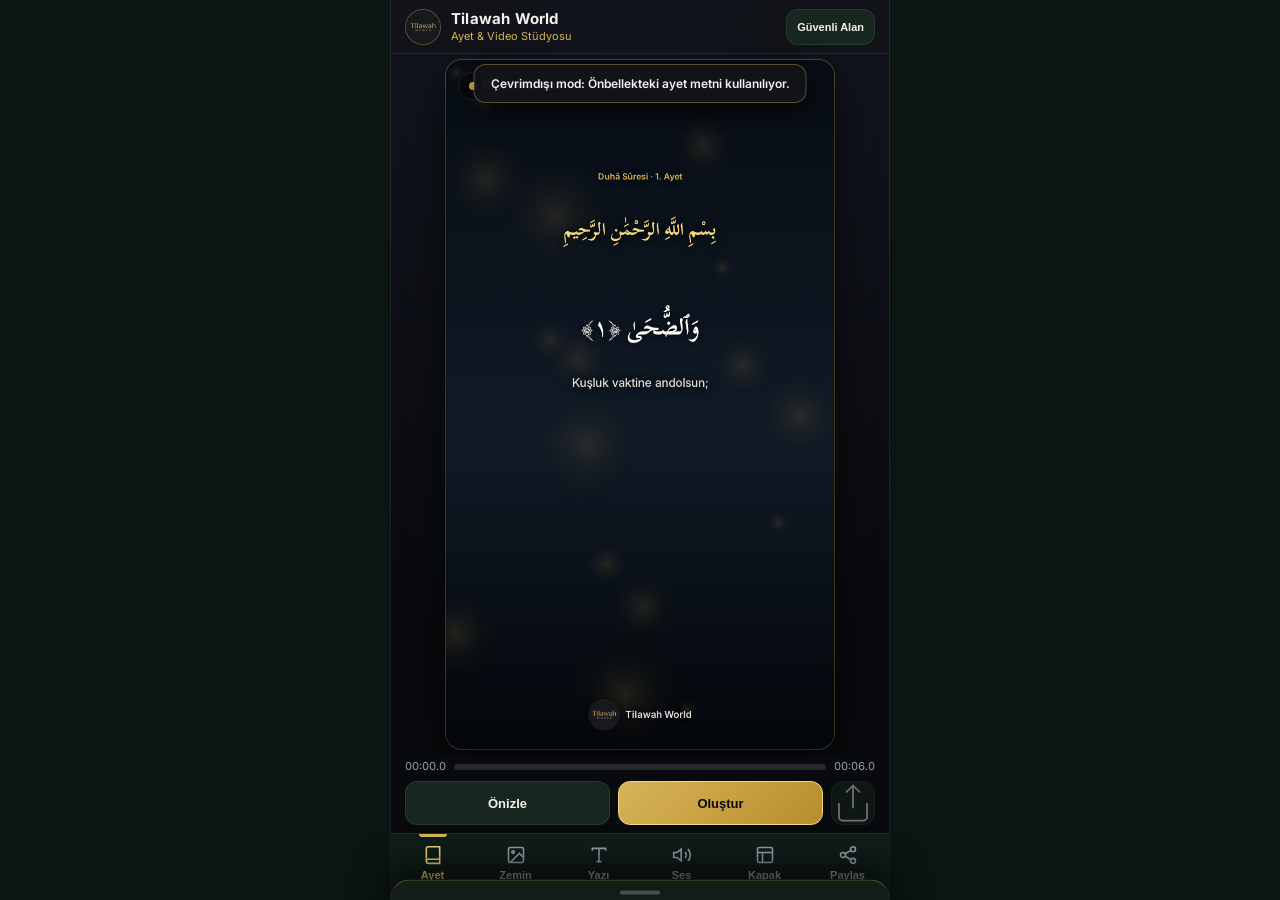
==== index.html @ dc552927 "Add files via upload" ====
<!DOCTYPE html>
<html lang="tr" dir="ltr">
<head>
  <meta charset="UTF-8" />
  <meta name="viewport" content="width=device-width, initial-scale=1.0, viewport-fit=cover" />
  <meta name="theme-color" content="#10251F" />
  <meta name="apple-mobile-web-app-capable" content="yes" />
  <meta name="apple-mobile-web-app-status-bar-style" content="black-translucent" />
  <meta name="apple-mobile-web-app-title" content="Tilawah World" />
  <meta name="description" content="Tilawah World · Profesyonel Kur'ân-ı Kerîm Tilâvet ve Sosyal Medya Video Stüdyosu" />
  <title>Tilawah World · Ayet &amp; Video Stüdyosu</title>
  <link rel="manifest" href="manifest.json" />
  <link rel="icon" type="image/png" sizes="192x192" href="icons/icon-192.png" />
  <link rel="apple-touch-icon" sizes="180x180" href="icons/icon-180.png" />
  <link rel="preconnect" href="https://fonts.googleapis.com" />
  <link rel="preconnect" href="https://fonts.gstatic.com" crossorigin />
  <link href="https://fonts.googleapis.com/css2?family=Amiri:ital,wght@0,400;0,700;1,400&family=Inter:wght@400;500;600;700&family=Noto+Sans:wght@400;500;600;700&family=Noto+Naskh+Arabic:wght@400;600;700&family=Scheherazade+New:wght@400;700&display=swap" rel="stylesheet" />

  <style>
    :root {
      --bg-main: #0B1512;
      --bg-panel: #101D18;
      --bg-card: #172720;
      --bg-input: #0E1016;
      --gold: #D8B456;
      --gold-light: #F3D77D;
      --gold-dim: rgba(216, 180, 86, 0.16);
      --border: rgba(255, 255, 255, 0.08);
      --border-gold: rgba(216, 180, 86, 0.38);
      --text-main: #F3F1EC;
      --text-muted: #9BA1B0;
      --danger: #EF4444;
      --success: #10B981;
      --safe-top: env(safe-area-inset-top, 0px);
      --safe-bottom: env(safe-area-inset-bottom, 0px);
      --app-height: 100dvh;
    }

    * {
      box-sizing: border-box;
      -webkit-tap-highlight-color: transparent;
      user-select: none;
      -webkit-user-select: none;
    }

    input,
    textarea,
    select,
    .selectable {
      user-select: text !important;
      -webkit-user-select: text !important;
    }

    html,
    body {
      margin: 0;
      padding: 0;
      width: 100%;
      height: var(--app-height);
      overflow: hidden;
      background-color: var(--bg-main);
      color: var(--text-main);
      font-family: 'Inter', 'Noto Sans', 'DejaVu Sans', -apple-system, BlinkMacSystemFont, "Segoe UI", Roboto, sans-serif;
      font-size: 14px;
      line-height: 1.45;
      overscroll-behavior: none;
    }

    .app-shell {
  display: flex;
  flex-direction: column;
  width: 100%;
  height: var(--app-height);
  padding-top: var(--safe-top);
  padding-bottom: var(--safe-bottom);
  background: radial-gradient(circle at 50% 0%, #151924 0%, #090A0D 70%);
  overflow: hidden;
}

    .sw-banner {
      display: none;
      align-items: center;
      justify-content: space-between;
      gap: 10px;
      padding: 8px 14px;
      background: linear-gradient(90deg, #2b2210, #1a150b);
      border-bottom: 1px solid var(--border-gold);
      color: var(--gold-light);
      font-size: 12px;
      z-index: 60;
    }
    .sw-banner.active {
      display: flex;
    }

    .top-header {
      display: flex;
      align-items: center;
      justify-content: space-between;
      padding: 8px 14px;
      height: 54px;
      flex-shrink: 0;
      border-bottom: 1px solid var(--border);
      background: rgba(18, 20, 26, 0.88);
      backdrop-filter: blur(12px);
      z-index: 30;
    }
    .brand-wrap {
      display: flex;
      align-items: center;
      gap: 10px;
      min-width: 0;
    }
    .brand-logo {
      width: 36px;
      height: 36px;
      border-radius: 50%;
      object-fit: contain;
      border: 1px solid var(--border-gold);
      background: #0d131a;
      flex-shrink: 0;
    }
    .brand-title {
      font-weight: 700;
      font-size: 15px;
      letter-spacing: 0.2px;
      color: var(--text-main);
      white-space: nowrap;
      overflow: hidden;
      text-overflow: ellipsis;
    }
    .brand-sub {
      font-size: 11px;
      color: var(--gold);
      display: block;
    }
    .header-actions {
      display: flex;
      align-items: center;
      gap: 8px;
    }

    .stage-area {
      position: relative;
      flex: 1;
      min-height: 0;
      display: flex;
      flex-direction: column;
      align-items: center;
      justify-content: center;
      padding: 6px 12px;
      overflow: hidden;
    }
    .canvas-container {
      position: relative;
      height: 100%;
      max-height: 100%;
      max-width: 100%;
      aspect-ratio: 9 / 16;
      border-radius: 16px;
      overflow: hidden;
      box-shadow: 0 14px 40px rgba(0, 0, 0, 0.65), 0 0 0 1px var(--border-gold);
      background: #050608;
      display: flex;
      align-items: center;
      justify-content: center;
    }
    .canvas-container.ratio-4-5 {
      aspect-ratio: 4 / 5;
    }
    .canvas-container.ratio-1-1 {
      aspect-ratio: 1 / 1;
    }
    .canvas-container.ratio-16-9 {
      aspect-ratio: 16 / 9;
    }
    #studioCanvas {
      width: 100%;
      height: 100%;
      display: block;
      object-fit: contain;
    }

    .safe-zone-overlay {
      position: absolute;
      inset: 0;
      pointer-events: none;
      display: none;
      z-index: 10;
    }
    .safe-zone-overlay.active {
      display: block;
    }
    .sz-top {
      position: absolute;
      top: 0;
      left: 0;
      right: 0;
      height: 12%;
      background: rgba(239, 68, 68, 0.16);
      border-bottom: 1px dashed rgba(239, 68, 68, 0.65);
      display: flex;
      align-items: center;
      justify-content: center;
      font-size: 10px;
      color: #fca5a5;
    }
    .sz-right {
      position: absolute;
      top: 38%;
      right: 0;
      bottom: 20%;
      width: 16%;
      background: rgba(239, 68, 68, 0.16);
      border-left: 1px dashed rgba(239, 68, 68, 0.65);
      display: flex;
      align-items: center;
      justify-content: center;
      writing-mode: vertical-rl;
      font-size: 10px;
      color: #fca5a5;
    }
    .sz-bottom {
      position: absolute;
      left: 0;
      right: 0;
      bottom: 0;
      height: 20%;
      background: rgba(239, 68, 68, 0.16);
      border-top: 1px dashed rgba(239, 68, 68, 0.65);
      display: flex;
      align-items: center;
      justify-content: center;
      font-size: 10px;
      color: #fca5a5;
    }

    .stage-badge {
      position: absolute;
      top: 12px;
      left: 12px;
      padding: 5px 10px;
      border-radius: 999px;
      background: rgba(9, 10, 13, 0.82);
      border: 1px solid var(--border);
      font-size: 11px;
      font-weight: 600;
      display: flex;
      align-items: center;
      gap: 6px;
      z-index: 15;
      backdrop-filter: blur(6px);
    }
    .rec-dot {
      width: 8px;
      height: 8px;
      border-radius: 50%;
      background: var(--gold);
    }
    .rec-dot.recording {
      background: var(--danger);
      animation: pulseRec 1s infinite;
    }
    @keyframes pulseRec {
      0%, 100% { opacity: 1; transform: scale(1); }
      50% { opacity: 0.35; transform: scale(1.2); }
    }

    .buffering-pill {
      position: absolute;
      top: 50%;
      left: 50%;
      transform: translate(-50%, -50%);
      background: rgba(9, 10, 13, 0.9);
      border: 1px solid var(--border-gold);
      color: var(--gold-light);
      padding: 10px 16px;
      border-radius: 12px;
      font-size: 12px;
      font-weight: 600;
      display: none;
      align-items: center;
      gap: 8px;
      z-index: 20;
    }
    .buffering-pill.active {
      display: flex;
    }

    .transport-bar {
      width: 100%;
      max-width: 520px;
      padding: 4px 14px 8px;
      display: flex;
      flex-direction: column;
      gap: 6px;
      flex-shrink: 0;
      z-index: 25;
    }
    .timeline-row {
      display: flex;
      align-items: center;
      gap: 8px;
      font-size: 11px;
      color: var(--text-muted);
      font-variant-numeric: tabular-nums;
    }
    .progress-track {
      flex: 1;
      height: 6px;
      background: rgba(255, 255, 255, 0.12);
      border-radius: 999px;
      overflow: hidden;
      position: relative;
    }
    .progress-fill {
      height: 100%;
      width: 0%;
      background: linear-gradient(90deg, var(--gold), var(--gold-light));
      border-radius: 999px;
      transition: width 0.1s linear;
    }
    .controls-row {
      display: flex;
      align-items: center;
      justify-content: space-between;
      gap: 8px;
    }

    .btn {
      min-height: 44px;
      padding: 0 14px;
      border-radius: 12px;
      border: 1px solid var(--border);
      background: var(--bg-card);
      color: var(--text-main);
      font-weight: 600;
      font-size: 13px;
      display: inline-flex;
      align-items: center;
      justify-content: center;
      gap: 7px;
      cursor: pointer;
      transition: transform 0.12s ease, background 0.15s ease, border-color 0.15s ease, opacity 0.15s ease;
      white-space: nowrap;
    }
    .btn:active:not(:disabled) {
      transform: scale(0.97);
    }
    .btn:disabled {
      opacity: 0.45;
      cursor: not-allowed;
    }
    .btn-gold {
      background: linear-gradient(135deg, #D8B456 0%, #B78E2E 100%);
      color: #090A0D;
      border-color: #F3D77D;
      font-weight: 700;
    }
    .btn-danger {
      background: rgba(239, 68, 68, 0.16);
      color: #FCA5A5;
      border-color: rgba(239, 68, 68, 0.45);
    }
    .btn-equal {
      flex: 1;
      min-width: 0;
    }
    .btn-icon {
      width: 44px;
      padding: 0;
      flex-shrink: 0;
    }

    .bottom-nav {
  display: grid;
  grid-template-columns: repeat(6, 1fr);
  min-height: 64px;
  padding-top: 6px;
  padding-bottom: 12px;
  background: var(--bg-panel);
  border-top: 1px solid var(--border);
  flex-shrink: 0;
  z-index: 40;
}
    .nav-tab {
      border: none;
      background: transparent;
      color: var(--text-muted);
      display: flex;
      flex-direction: column;
      align-items: center;
      justify-content: center;
      gap: 4px;
      padding: 4px 2px;
      font-size: 11px;
      line-height: 1.2;
      font-weight: 600;
      cursor: pointer;
      min-height: 48px;
      position: relative;
      transition: color 0.15s ease;
    }
    .nav-tab svg {
      width: 20px;
      height: 20px;
      stroke-width: 1.9;
      flex-shrink: 0;
    }
    .nav-tab span {
      display: block;
      white-space: nowrap;
    }
    .nav-tab.active {
      color: var(--gold-light);
    }
    .nav-tab.active::after {
      content: "";
      position: absolute;
      top: -6px;
      width: 28px;
      height: 3px;
      border-radius: 0 0 4px 4px;
      background: var(--gold);
    }

    .sheet-backdrop {
      position: fixed;
      inset: 0;
      background: rgba(0, 0, 0, 0.55);
      opacity: 0;
      pointer-events: none;
      transition: opacity 0.22s ease;
      z-index: 45;
    }
    .sheet-backdrop.open {
      opacity: 1;
      pointer-events: auto;
    }
    .bottom-sheet {
      position: fixed;
      left: 0;
      right: 0;
      bottom: 64px;
      max-height: 64dvh;
      background: var(--bg-panel);
      border-top: 1px solid var(--border-gold);
      border-radius: 20px 20px 0 0;
      box-shadow: 0 -12px 36px rgba(0, 0, 0, 0.75);
      transform: translateY(110%);
      transition: transform 0.26s cubic-bezier(0.2, 0.9, 0.2, 1);
      display: flex;
      flex-direction: column;
      z-index: 50;
    } 
    .bottom-sheet.open {
  transform: translateY(0%);
    }
    .sheet-drag-handle {
      padding: 10px 16px 6px;
      display: flex;
      flex-direction: column;
      align-items: center;
      gap: 6px;
      cursor: grab;
      flex-shrink: 0;
      border-bottom: 1px solid var(--border);
    }
    .drag-pill {
      width: 40px;
      height: 4px;
      border-radius: 999px;
      background: rgba(255, 255, 255, 0.22);
    }
    .sheet-header-row {
      width: 100%;
      display: flex;
      align-items: center;
      justify-content: space-between;
    }
    .sheet-title {
      font-size: 14px;
      font-weight: 700;
      color: var(--gold-light);
    }
    .sheet-close-btn {
      background: transparent;
      border: none;
      color: var(--text-muted);
      font-size: 13px;
      min-height: 36px;
      padding: 4px 10px;
      cursor: pointer;
    }
    .sheet-body {
      padding: 14px;
      overflow-y: auto;
      -webkit-overflow-scrolling: touch;
      flex: 1;
    }
    .tab-pane {
      display: none;
      flex-direction: column;
      gap: 14px;
    }
    .tab-pane.active {
      display: flex;
    }

    .field-group {
      display: flex;
      flex-direction: column;
      gap: 6px;
    }
    .field-label {
      font-size: 12px;
      font-weight: 600;
      color: var(--text-muted);
      display: flex;
      align-items: center;
      justify-content: space-between;
    }
    .field-val {
      color: var(--gold-light);
      font-variant-numeric: tabular-nums;
    }
    .grid-2 {
      display: grid;
      grid-template-columns: 1fr 1fr;
      gap: 10px;
    }
    .grid-3 {
      display: grid;
      grid-template-columns: repeat(3, 1fr);
      gap: 8px;
    }
    .input-box,
    .select-box,
    .textarea-box {
      width: 100%;
      min-height: 44px;
      padding: 8px 12px;
      border-radius: 10px;
      border: 1px solid var(--border);
      background: var(--bg-input);
      color: var(--text-main);
      font-size: 13px;
      font-family: inherit;
      outline: none;
    }
    .input-box:focus,
    .select-box:focus,
    .textarea-box:focus {
      border-color: var(--gold);
    }
    .textarea-box {
      min-height: 76px;
      resize: vertical;
    }

    input[type="range"] {
      width: 100%;
      height: 28px;
      accent-color: var(--gold);
      cursor: pointer;
    }

    .chip-scroll {
      display: flex;
      gap: 8px;
      overflow-x: auto;
      padding-bottom: 4px;
      scrollbar-width: none;
    }
    .chip-scroll::-webkit-scrollbar {
      display: none;
    }
    .chip {
      min-height: 38px;
      padding: 0 13px;
      border-radius: 999px;
      border: 1px solid var(--border);
      background: var(--bg-card);
      color: var(--text-muted);
      font-size: 12px;
      font-weight: 600;
      white-space: nowrap;
      cursor: pointer;
      display: inline-flex;
      align-items: center;
      gap: 6px;
      flex-shrink: 0;
    }
    .chip.active {
      background: var(--gold-dim);
      color: var(--gold-light);
      border-color: var(--gold);
    }

    .zemin-grid {
      display: grid;
      grid-template-columns: repeat(auto-fill, minmax(92px, 1fr));
      gap: 10px;
    }
    .zemin-card {
      position: relative;
      aspect-ratio: 9 / 16;
      border-radius: 12px;
      overflow: hidden;
      border: 2px solid transparent;
      background: #141720;
      cursor: pointer;
      display: flex;
      flex-direction: column;
      justify-content: flex-end;
    }
    .zemin-card.active {
      border-color: var(--gold);
      box-shadow: 0 0 0 2px rgba(216, 180, 86, 0.25);
    }
    .zemin-thumb {
      position: absolute;
      inset: 0;
      width: 100%;
      height: 100%;
      object-fit: cover;
      background: #10131a;
    }
    .zemin-badge {
      position: absolute;
      top: 6px;
      left: 6px;
      padding: 2px 6px;
      border-radius: 6px;
      background: rgba(9, 10, 13, 0.78);
      color: var(--gold-light);
      font-size: 9px;
      font-weight: 700;
      z-index: 2;
    }
    .zemin-del-btn {
      position: absolute;
      top: 6px;
      right: 6px;
      width: 26px;
      height: 26px;
      border-radius: 50%;
      border: none;
      background: rgba(239, 68, 68, 0.88);
      color: #fff;
      font-size: 12px;
      display: flex;
      align-items: center;
      justify-content: center;
      cursor: pointer;
      z-index: 3;
    }
    .zemin-label {
      position: relative;
      z-index: 2;
      padding: 18px 6px 6px;
      background: linear-gradient(to top, rgba(0, 0, 0, 0.9) 0%, transparent 100%);
      font-size: 11px;
      font-weight: 600;
      color: #fff;
      text-align: center;
      white-space: nowrap;
      overflow: hidden;
      text-overflow: ellipsis;
    }

    .mini-preview-card {
      padding: 10px 12px;
      border-radius: 12px;
      border: 1px solid var(--border);
      background: var(--bg-card);
      cursor: pointer;
      display: flex;
      flex-direction: column;
      gap: 4px;
      min-height: 48px;
    }
    .mini-preview-card.active {
      border-color: var(--gold);
      background: var(--gold-dim);
    }

    .toast-box {
      position: fixed;
      top: calc(64px + var(--safe-top));
      left: 50%;
      transform: translateX(-50%) translateY(-20px);
      background: rgba(18, 20, 26, 0.96);
      border: 1px solid var(--border-gold);
      color: var(--text-main);
      padding: 10px 16px;
      border-radius: 12px;
      font-size: 12px;
      font-weight: 600;
      box-shadow: 0 10px 30px rgba(0, 0, 0, 0.6);
      opacity: 0;
      pointer-events: none;
      transition: all 0.2s ease;
      z-index: 100;
      max-width: 90vw;
      text-align: center;
    }
    .toast-box.show {
      opacity: 1;
      transform: translateX(-50%) translateY(0);
    }

    .export-card {
      padding: 12px;
      border-radius: 14px;
      border: 1px solid var(--border-gold);
      background: rgba(216, 180, 86, 0.08);
      display: none;
      flex-direction: column;
      gap: 10px;
    }
    .export-card.ready {
      display: flex;
    }

    @media (min-width: 900px) {
      .app-shell {
        max-width: 500px;
        margin: 0 auto;
        border-left: 1px solid var(--border);
        border-right: 1px solid var(--border);
      }
      .bottom-sheet {
        max-width: 500px;
        margin: 0 auto;
      }
    }
  </style>
</head>
<body>
  <div class="app-shell">
    <div id="swUpdateBanner" class="sw-banner">
      <span>Yeni sürüm hazır. Değişiklikleri görmek için yenileyin.</span>
      <button id="btnReloadSw" class="btn btn-gold" style="min-height:32px;padding:0 10px;font-size:11px;">Yenile</button>
    </div>

    <header class="top-header">
      <div class="brand-wrap">
        <img id="headerLogoImg" src="icons/logo.png" alt="Tilawah World" class="brand-logo" />
        <div>
          <div class="brand-title">Tilawah World</div>
          <span id="statusSubText" class="brand-sub">Ayet &amp; Video Stüdyosu</span>
        </div>
      </div>
      <div class="header-actions">
        <button id="btnSafeZoneToggle" class="btn" style="min-height:36px;padding:0 10px;font-size:11px;" title="Reels/TikTok Güvenli Alan Rehberi">
          Güvenli Alan
        </button>
      </div>
    </header>

    <main class="stage-area">
      <div id="canvasWrap" class="canvas-container">
        <canvas id="studioCanvas" width="720" height="1280"></canvas>

        <div id="safeZoneOverlay" class="safe-zone-overlay">
          <div class="sz-top">Üst Profil / Saat Alanı (Yazı Koymayın)</div>
          <div class="sz-right">Beğeni / Yorum İkonları</div>
          <div class="sz-bottom">Açıklama &amp; Müzik Alanı (Alt %20)</div>
        </div>

        <div class="stage-badge">
          <span id="recDot" class="rec-dot"></span>
          <span id="stageStatusLabel">Önizleme Hazır</span>
        </div>

        <div id="bufferingPill" class="buffering-pill">
          <span>Ses önbelleğe alınıyor, kayıt bekletiliyor...</span>
        </div>
      </div>
    </main>

    <section class="transport-bar">
      <div class="timeline-row">
        <span id="lblCurrentTime">00:00.0</span>
        <div class="progress-track">
          <div id="progressBarFill" class="progress-fill"></div>
        </div>
        <span id="lblTotalDuration">Süre hesaplanıyor...</span>
      </div>
      <div class="controls-row">
        <button id="btnPlayPreview" class="btn btn-equal" disabled>
          <span id="lblPlayBtn">Önizle</span>
        </button>
        <button id="btnRecordExport" class="btn btn-gold btn-equal" disabled>
          <span id="lblRecordBtn">Oluştur</span>
        </button>
        <button id="btnQuickShare" class="btn btn-icon" title="Son Videoyu Paylaş" disabled>
          <svg viewBox="0 0 24 24" fill="none" stroke="currentColor"><path d="M4 12v8a2 2 0 0 0 2 2h12a2 2 0 0 0 2-2v-8"/><polyline points="16 6 12 2 8 6"/><line x1="12" y1="2" x2="12" y2="15"/></svg>
        </button>
      </div>
    </section>

    <div id="sheetBackdrop" class="sheet-backdrop"></div>

    <section id="bottomSheet" class="bottom-sheet" aria-hidden="true">
      <div id="sheetDragHandle" class="sheet-drag-handle">
        <div class="drag-pill"></div>
        <div class="sheet-header-row">
          <span id="sheetTitleText" class="sheet-title">Ayet &amp; Hâfız Seçimi</span>
          <button id="btnCloseSheet" class="sheet-close-btn">Kapat ✕</button>
        </div>
      </div>

      <div class="sheet-body">
        <div id="pane-ayet" class="tab-pane active">
          <div class="field-group">
            <label class="field-label" for="selSurah">Sûre Seçimi (114 Sûre · Harekeli)</label>
            <select id="selSurah" class="select-box"></select>
          </div>

          <div class="grid-2">
            <div class="field-group">
              <label class="field-label" for="selAyahStart">Başlangıç Ayeti</label>
              <select id="selAyahStart" class="select-box"></select>
            </div>
            <div class="field-group">
              <label class="field-label" for="selAyahEnd">Bitiş Ayeti</label>
              <select id="selAyahEnd" class="select-box"></select>
            </div>
          </div>

          <div class="field-group">
            <label class="field-label" for="selReciter">Hâfız (Doğrulanmış EveryAyah Klasörü)</label>
            <select id="selReciter" class="select-box"></select>
          </div>

          <div class="grid-2">
            <div class="field-group">
              <label class="field-label" for="selSubtitleMode">Meal / Altyazı Dili</label>
              <select id="selSubtitleMode" class="select-box">
                <option value="tr">Sadece Türkçe Meal</option>
                <option value="en">Sadece İngilizce Meal</option>
                <option value="both">Türkçe + İngilizce Birlikte</option>
                <option value="none">Altyazı Yok (Sadece Arapça)</option>
              </select>
            </div>
            <div class="field-group">
              <label class="field-label" for="selBismillahMode">1. Ayette Besmele</label>
              <select id="selBismillahMode" class="select-box">
                <option value="separate">Üst Satırda Ayrı Göster</option>
                <option value="strip">Besmeleyi Gizle</option>
              </select>
            </div>
          </div>

          <div id="ayahAudioLoadingBox" class="field-group">
            <div class="field-label">
              <span>Gerçek Ses Süresi Durumu</span>
              <span id="lblAudioReadyState" class="field-val">Yükleniyor...</span>
            </div>
          </div>
        </div>

        <div id="pane-zemin" class="tab-pane">
          <div class="grid-2">
            <input id="inpZeminSearch" type="search" class="input-box" placeholder="Zemin ara (yağmur, cami...)" />
            <label for="inpGalleryUpload" class="btn btn-gold" style="cursor:pointer;">
              + Galerim'e Ekle
              <input id="inpGalleryUpload" type="file" accept="image/jpeg,image/png,image/webp,video/mp4,video/webm,video/quicktime" multiple style="display:none;" />
            </label>
          </div>

          <div id="zeminCategoryBar" class="chip-scroll"></div>
          <div id="zeminGrid" class="zemin-grid"></div>

          <div id="galleryManageBar" style="display:none;justify-content:space-between;align-items:center;gap:8px;">
            <span id="lblGalleryCount" style="font-size:12px;color:var(--text-muted);">0 medya kayıtlı</span>
            <button id="btnClearGallery" class="btn btn-danger" style="min-height:36px;font-size:12px;">Tüm Galerim'i Temizle</button>
          </div>

          <div class="field-group">
            <label class="field-label" for="inpDirectMediaUrl">Doğrudan Medya Bağlantısı (.mp4, .webm, .jpg, .png)</label>
            <div style="display:flex;gap:8px;">
              <input id="inpDirectMediaUrl" type="url" class="input-box" placeholder="https://ornek.com/arka-plan.mp4" />
              <button id="btnLoadDirectUrl" class="btn">Yükle</button>
            </div>
          </div>

          <div class="grid-2">
            <div class="field-group">
              <label class="field-label" for="selVisualEffect">Görsel Efekt (Varsayılan: Yok)</label>
              <select id="selVisualEffect" class="select-box">
                <option value="none">Yok (Varsayılan)</option>
                <option value="rain">Yağmur Damlaları</option>
                <option value="snow">Kar Yağışı</option>
                <option value="dust">Altın Toz Zerrecikleri</option>
                <option value="sparks">Kıvılcım Parıltısı</option>
                <option value="stars">Yıldız Parıltısı</option>
              </select>
            </div>
            <div class="field-group">
              <label class="field-label" for="rngEffectIntensity">
                <span>Efekt Şiddeti</span>
                <span id="valEffectIntensity" class="field-val">%50</span>
              </label>
              <input id="rngEffectIntensity" type="range" min="10" max="100" value="50" />
            </div>
          </div>

          <div class="grid-2">
            <div class="field-group">
              <label class="field-label" for="rngBgDim">
                <span>Karartma</span>
                <span id="valBgDim" class="field-val">%45</span>
              </label>
              <input id="rngBgDim" type="range" min="0" max="85" value="45" />
            </div>
            <div class="field-group">
              <label class="field-label" for="rngBgBlur">
                <span>Bulanıklık</span>
                <span id="valBgBlur" class="field-val">0 px</span>
              </label>
              <input id="rngBgBlur" type="range" min="0" max="20" value="0" />
            </div>
          </div>

          <div class="grid-2">
            <div class="field-group">
              <label class="field-label" for="rngBgBrightness">
                <span>Parlaklık</span>
                <span id="valBgBrightness" class="field-val">%100</span>
              </label>
              <input id="rngBgBrightness" type="range" min="50" max="150" value="100" />
            </div>
            <div class="field-group">
              <label class="field-label" for="rngBgZoom">
                <span>Yakınlaştırma (Zoom)</span>
                <span id="valBgZoom" class="field-val">1.00x</span>
              </label>
              <input id="rngBgZoom" type="range" min="100" max="220" value="100" />
            </div>
          </div>

          <div class="grid-2">
            <div class="field-group">
              <label class="field-label" for="rngBgPanX">
                <span>Yatay Kaydırma (X)</span>
                <span id="valBgPanX" class="field-val">0%</span>
              </label>
              <input id="rngBgPanX" type="range" min="-50" max="50" value="0" />
            </div>
            <div class="field-group">
              <label class="field-label" for="rngBgPanY">
                <span>Dikey Kaydırma (Y)</span>
                <span id="valBgPanY" class="field-val">0%</span>
              </label>
              <input id="rngBgPanY" type="range" min="-50" max="50" value="0" />
            </div>
          </div>

          <div class="grid-2">
            <div class="field-group">
              <label class="field-label" for="selKenBurns">Fotoğrafta Yavaş Hareket</label>
              <select id="selKenBurns" class="select-box">
                <option value="off">Kapalı (Sabit)</option>
                <option value="on">Açık (Yavaş Yakınlaşma)</option>
              </select>
            </div>
            <div class="field-group">
              <label class="field-label" for="selVideoAudioMode">Zemin Videosu Sesi</label>
              <select id="selVideoAudioMode" class="select-box">
                <option value="muted">Sessiz (Varsayılan)</option>
                <option value="unmuted">Açık (Ses Sekmesinden Ayarla)</option>
              </select>
            </div>
          </div>

          <div id="videoTrimBox" class="grid-2" style="display:none;">
            <div class="field-group">
              <label class="field-label" for="inpVideoTrimStart">Video Başlangıç (sn)</label>
              <input id="inpVideoTrimStart" type="number" min="0" step="0.5" value="0" class="input-box" />
            </div>
            <div class="field-group">
              <label class="field-label" for="inpVideoTrimEnd">Video Bitiş (0 = Sonuna Kadar)</label>
              <input id="inpVideoTrimEnd" type="number" min="0" step="0.5" value="0" class="input-box" />
            </div>
          </div>
        </div>

        <div id="pane-yazi" class="tab-pane">
          <div class="field-group">
            <label class="field-label">Arapça Hat Seçimi (Canlı Önizlemeli)</label>
            <div id="arabicFontCards" class="grid-3">
              <div class="mini-preview-card active" data-font="Scheherazade New">
                <span style="font-size:11px;color:var(--text-muted);">Bilgisayar Hatlı</span>
                <span style="font-family:'Scheherazade New',serif;font-size:18px;color:var(--gold-light);" dir="rtl">بِسْمِ اللَّهِ</span>
              </div>
              <div class="mini-preview-card" data-font="Amiri">
                <span style="font-size:11px;color:var(--text-muted);">Mushaf (Amiri)</span>
                <span style="font-family:'Amiri',serif;font-size:18px;color:var(--gold-light);" dir="rtl">بِسْمِ اللَّهِ</span>
              </div>
              <div class="mini-preview-card" data-font="Noto Naskh Arabic">
                <span style="font-size:11px;color:var(--text-muted);">Modern Nesih</span>
                <span style="font-family:'Noto Naskh Arabic',serif;font-size:18px;color:var(--gold-light);" dir="rtl">بِسْمِ اللَّهِ</span>
              </div>
            </div>
          </div>

          <div class="grid-2">
            <div class="field-group">
              <label class="field-label" for="rngArabicSize">
                <span>Arapça Boyutu</span>
                <span id="valArabicSize" class="field-val">42 px</span>
              </label>
              <input id="rngArabicSize" type="range" min="26" max="68" value="42" />
            </div>
            <div class="field-group">
              <label class="field-label" for="rngMealSize">
                <span>Meal Boyutu</span>
                <span id="valMealSize" class="field-val">22 px</span>
              </label>
              <input id="rngMealSize" type="range" min="14" max="36" value="22" />
            </div>
          </div>

          <div class="grid-2">
            <div class="field-group">
              <label class="field-label" for="selTransitionMode">Ayet Geçiş Efekti</label>
              <select id="selTransitionMode" class="select-box">
                <option value="none">Geçiş Yok (Anında Net)</option>
                <option value="fade" selected>Yumuşak Belirme (Fade)</option>
                <option value="slide">Yukarı Kayarak Belirme</option>
              </select>
            </div>
            <div class="field-group">
              <label class="field-label" for="rngTextShadow">
                <span>Yazı Gölgelendirme</span>
                <span id="valTextShadow" class="field-val">14 px</span>
              </label>
              <input id="rngTextShadow" type="range" min="0" max="32" value="14" />
            </div>
          </div>

          <div class="grid-2">
            <div class="field-group">
              <label class="field-label" for="inpArabicColor">Arapça Metin Rengi</label>
              <input id="inpArabicColor" type="color" value="#FFFDF7" class="input-box" style="padding:4px;" />
            </div>
            <div class="field-group">
              <label class="field-label" for="inpMealColor">Meal Metin Rengi</label>
              <input id="inpMealColor" type="color" value="#E5E0D5" class="input-box" style="padding:4px;" />
            </div>
          </div>

          <div class="grid-2">
            <div class="field-group">
              <label class="field-label" for="selLogoPos">Logo / İmza Konumu</label>
              <select id="selLogoPos" class="select-box">
                <option value="top-right">Sağ Üst Köşe</option>
                <option value="top-left">Sol Üst Köşe</option>
                <option value="bottom-center" selected>Alt Orta</option>
                <option value="floating">Yüzen Koruma (Silinmeye Karşı)</option>
                <option value="hidden">Gizle</option>
              </select>
            </div>
            <div class="field-group">
              <label class="field-label" for="rngLogoScale">
                <span>Logo Boyutu</span>
                <span id="valLogoScale" class="field-val">%115</span>
              </label>
              <input id="rngLogoScale" type="range" min="70" max="180" value="115" />
            </div>
          </div>

          <div class="field-group">
            <label class="field-label" for="inpWatermarkText">İmza Metni</label>
            <input id="inpWatermarkText" type="text" value="Tilawah World" class="input-box" />
          </div>
        </div>

        <div id="pane-ses" class="tab-pane">
          <div class="field-group">
            <label class="field-label" for="rngReciterVol">
              <span>Tilâvet (Hâfız) Ses Düzeyi</span>
              <span id="valReciterVol" class="field-val">%100</span>
            </label>
            <input id="rngReciterVol" type="range" min="10" max="100" value="100" />
          </div>

          <div class="grid-2">
            <div class="field-group">
              <label class="field-label" for="selAmbientType">Ortam (Ambiyans) Sesi</label>
              <select id="selAmbientType" class="select-box">
                <option value="none" selected>Kapalı (Sadece Tilâvet)</option>
                <option value="rain">Hafif Rahmet Yağmuru</option>
                <option value="wind">Gece Esintisi</option>
                <option value="ney">Huzur Frekansı (Derin Ton)</option>
              </select>
            </div>
            <div class="field-group">
              <label class="field-label" for="rngAmbientVol">
                <span>Ambiyans Ses Düzeyi</span>
                <span id="valAmbientVol" class="field-val">%18</span>
              </label>
              <input id="rngAmbientVol" type="range" min="0" max="70" value="18" />
            </div>
          </div>

          <div class="grid-2">
            <div class="field-group">
              <label class="field-label" for="rngBgVideoVol">
                <span>Arka Plan Video Sesi</span>
                <span id="valBgVideoVol" class="field-val">%0</span>
              </label>
              <input id="rngBgVideoVol" type="range" min="0" max="100" value="0" />
            </div>
            <div class="field-group">
              <label class="field-label" for="rngGaplessTrim">
                <span>Ayetler Arası Boşluk Kırpma</span>
                <span id="valGaplessTrim" class="field-val">0.14 sn</span>
              </label>
              <input id="rngGaplessTrim" type="range" min="0" max="35" value="14" />
            </div>
          </div>
        </div>

        <div id="pane-kapak" class="tab-pane">
          <div class="field-group">
            <label class="field-label">Hazır Kapak Şablonları (8 Tasarım)</label>
            <div id="coverTemplateChips" class="chip-scroll"></div>
          </div>

          <div class="grid-2">
            <div class="field-group">
              <label class="field-label" for="selCoverFirstFrame">Videonun İlk Karesi Yap</label>
              <select id="selCoverFirstFrame" class="select-box">
                <option value="off">Hayır (Doğrudan Ayetle Başla)</option>
                <option value="on">Evet (İlk 1.2 sn Kapak Görünsün)</option>
              </select>
            </div>
            <div class="field-group">
              <label class="field-label" for="selCoverPreviewMode">Şu An Ekranda Göster</label>
              <select id="selCoverPreviewMode" class="select-box">
                <option value="ayah">Ayet Sahnesini Göster</option>
                <option value="cover">Kapak Önizlemesini Göster</option>
              </select>
            </div>
          </div>

          <div class="grid-2">
            <div class="field-group">
              <label class="field-label" for="inpCoverTitle">Kapak Üst Başlığı (Boşsa Otomatik Sûre)</label>
              <input id="inpCoverTitle" type="text" class="input-box" placeholder="Örn: Kalplere Şifa Tilâvet" />
            </div>
            <div class="field-group">
              <label class="field-label" for="inpCoverSubtitle">Kapak Alt Başlığı (Boşsa Ayet Aralığı)</label>
              <input id="inpCoverSubtitle" type="text" class="input-box" placeholder="Örn: Duhâ Sûresi · 1-11. Ayetler" />
            </div>
          </div>

          <div class="grid-3">
            <div class="field-group">
              <label class="field-label" for="selCoverPos">Kapak Konumu</label>
              <select id="selCoverPos" class="select-box">
                <option value="center" selected>Tam Orta</option>
                <option value="upper">Üst Merkez</option>
                <option value="lower">Alt Merkez</option>
              </select>
            </div>
            <div class="field-group">
              <label class="field-label" for="rngCoverScale">
                <span>Yazı Ölçeği</span>
                <span id="valCoverScale" class="field-val">%100</span>
              </label>
              <input id="rngCoverScale" type="range" min="75" max="140" value="100" />
            </div>
            <div class="field-group">
              <label class="field-label" for="selCoverBgOverride">Kapak Zemini</label>
              <select id="selCoverBgOverride" class="select-box">
                <option value="same">Video Zeminiyle Aynı</option>
                <option value="dark_gold">Koyu Altın Mihrap</option>
                <option value="emerald">Zümrüt Kubbe</option>
                <option value="midnight">Gece Mavisi</option>
              </select>
            </div>
          </div>

          <button id="btnDownloadCoverPng" class="btn btn-gold">
            Kapak Görselini İndir (.PNG)
          </button>
        </div>

        <div id="pane-paylas" class="tab-pane">
          <div class="grid-2">
            <div class="field-group">
              <label class="field-label" for="selPlatformRatio">Platform &amp; En-Boy Oranı</label>
              <select id="selPlatformRatio" class="select-box">
                <option value="9:16" selected>Reels / TikTok / Shorts (9:16 Dikey)</option>
                <option value="4:5">Instagram Gönderi (4:5 Dikey)</option>
                <option value="1:1">Kare Gönderi (1:1)</option>
              </select>
            </div>
            <div class="field-group">
              <label class="field-label" for="selResolution">Çözünürlük Kalitesi</label>
              <select id="selResolution" class="select-box">
                <option value="720" selected>HD 720p (Hızlı &amp; Akıcı)</option>
                <option value="1080">Full HD 1080p (Yüksek Kalite)</option>
              </select>
            </div>
          </div>

          <div id="platformDurationWarning" style="display:none;padding:10px;border-radius:10px;background:rgba(239,68,68,0.14);border:1px solid rgba(239,68,68,0.4);color:#fca5a5;font-size:12px;"></div>

          <div id="exportResultCard" class="export-card">
            <div style="display:flex;justify-content:space-between;align-items:center;">
              <strong id="lblExportReadyTitle" style="color:var(--gold-light);">Video Hazır</strong>
              <span id="lblExportMeta" style="font-size:11px;color:var(--text-muted);"></span>
            </div>
            <div class="grid-2">
              <button id="btnDownloadExport" class="btn">Cihaza İndir</button>
              <button id="btnShareExport" class="btn btn-gold">Paylaş (Reels/TikTok)</button>
            </div>
          </div>

          <div class="field-group">
            <div class="field-label">
              <span>Otomatik Sosyal Medya Açıklaması &amp; Etiketler</span>
              <button id="btnCopyCaption" class="btn" style="min-height:30px;padding:0 10px;font-size:11px;">Kopyala</button>
            </div>
            <textarea id="txtSocialCaption" class="textarea-box selectable"></textarea>
          </div>
        </div>
      </div>
    </section>

    <nav class="bottom-nav" aria-label="Stüdyo Sekmeleri">
      <button class="nav-tab active" data-tab="ayet">
        <svg viewBox="0 0 24 24" fill="none" stroke="currentColor"><path d="M4 19.5A2.5 2.5 0 0 1 6.5 17H20"/><path d="M6.5 2H20v20H6.5A2.5 2.5 0 0 1 4 19.5v-15A2.5 2.5 0 0 1 6.5 2z"/></svg>
        <span>Ayet</span>
      </button>
      <button class="nav-tab" data-tab="zemin">
        <svg viewBox="0 0 24 24" fill="none" stroke="currentColor"><rect x="3" y="3" width="18" height="18" rx="2"/><circle cx="8.5" cy="8.5" r="1.5"/><polyline points="21 15 16 10 5 21"/></svg>
        <span>Zemin</span>
      </button>
      <button class="nav-tab" data-tab="yazi">
        <svg viewBox="0 0 24 24" fill="none" stroke="currentColor"><polyline points="4 7 4 4 20 4 20 7"/><line x1="9" y1="20" x2="15" y2="20"/><line x1="12" y1="4" x2="12" y2="20"/></svg>
        <span>Yazı</span>
      </button>
      <button class="nav-tab" data-tab="ses">
        <svg viewBox="0 0 24 24" fill="none" stroke="currentColor"><polygon points="11 5 6 9 2 9 2 15 6 15 11 19 11 5"/><path d="M19.07 4.93a10 10 0 0 1 0 14.14"/><path d="M15.54 8.46a5 5 0 0 1 0 7.07"/></svg>
        <span>Ses</span>
      </button>
      <button class="nav-tab" data-tab="kapak">
        <svg viewBox="0 0 24 24" fill="none" stroke="currentColor"><rect x="3" y="3" width="18" height="18" rx="2"/><line x1="3" y1="9" x2="21" y2="9"/><line x1="9" y1="21" x2="9" y2="9"/></svg>
        <span>Kapak</span>
      </button>
      <button class="nav-tab" data-tab="paylas">
        <svg viewBox="0 0 24 24" fill="none" stroke="currentColor"><circle cx="18" cy="5" r="3"/><circle cx="6" cy="12" r="3"/><circle cx="18" cy="19" r="3"/><line x1="8.59" y1="13.51" x2="15.42" y2="17.49"/><line x1="15.41" y1="6.51" x2="8.59" y2="10.49"/></svg>
        <span>Paylaş</span>
      </button>
    </nav>
  </div>

  <div id="toastBox" class="toast-box"></div>

  <script>
    "use strict";

    function syncAppViewportHeight() {
      const vh = window.visualViewport ? window.visualViewport.height : window.innerHeight;
      document.documentElement.style.setProperty("--app-height", `${vh}px`);
    }
    window.addEventListener("resize", syncAppViewportHeight);
    if (window.visualViewport) {
      window.visualViewport.addEventListener("resize", syncAppViewportHeight);
    }
    syncAppViewportHeight();

    function toArabicIndicDigits(num) {
      const map = ["٠", "١", "٢", "٣", "٤", "٥", "٦", "٧", "٨", "٩"];
      return String(num).replace(/\d/g, d => map[Number(d)]);
    }

    const SURAHS = [
      [1, "Fâtiha", "سُورَةُ الْفَاتِحَةِ", 7],
      [2, "Bakara", "سُورَةُ الْبَقَرَةِ", 286],
      [3, "Âl-i İmrân", "سُورَةُ آلِ عِمْرَانَ", 200],
      [4, "Nisâ", "سُورَةُ النِّسَاءِ", 176],
      [5, "Mâide", "سُورَةُ الْمَائِدَةِ", 120],
      [6, "En'âm", "سُورَةُ الْأَنْعَامِ", 165],
      [7, "A'râf", "سُورَةُ الْأَعْرَافِ", 206],
      [8, "Enfâl", "سُورَةُ الْأَنْفَالِ", 75],
      [9, "Tevbe", "سُورَةُ التَّوْبَةِ", 129],
      [10, "Yûnus", "سُورَةُ يُونُسَ", 109],
      [11, "Hûd", "سُورَةُ هُودٍ", 123],
      [12, "Yûsuf", "سُورَةُ يُوسُفَ", 111],
      [13, "Ra'd", "سُورَةُ الرَّعْدِ", 43],
      [14, "İbrâhîm", "سُورَةُ إِبْرَاهِيمَ", 52],
      [15, "Hicr", "سُورَةُ الْحِجْرِ", 99],
      [16, "Nahl", "سُورَةُ النَّحْلِ", 128],
      [17, "İsrâ", "سُورَةُ الْإِسْرَاءِ", 111],
      [18, "Kehf", "سُورَةُ الْكَهْفِ", 110],
      [19, "Meryem", "سُورَةُ مَرْيَمَ", 98],
      [20, "Tâhâ", "سُورَةُ طه", 135],
      [21, "Enbiyâ", "سُورَةُ الْأَنْبِيَاءِ", 112],
      [22, "Hac", "سُورَةُ الْحَجِّ", 78],
      [23, "Mü'minûn", "سُورَةُ الْمُؤْمِنُونَ", 118],
      [24, "Nûr", "سُورَةُ النُّورِ", 64],
      [25, "Furkân", "سُورَةُ الْفُرْقَانِ", 77],
      [26, "Şuarâ", "سُورَةُ الشُّعَرَاءِ", 227],
      [27, "Neml", "سُورَةُ النَّمْلِ", 93],
      [28, "Kasas", "سُورَةُ الْقَصَصِ", 88],
      [29, "Ankebût", "سُورَةُ الْعَنْكَبُوتِ", 69],
      [30, "Rûm", "سُورَةُ الرُّومِ", 60],
      [31, "Lokmân", "سُورَةُ لُقْمَانَ", 34],
      [32, "Secde", "سُورَةُ السَّجْدَةِ", 30],
      [33, "Ahzâb", "سُورَةُ الْأَحْزَابِ", 73],
      [34, "Sebe'", "سُورَةُ سَبَإٍ", 54],
      [35, "Fâtır", "سُورَةُ فَاطِرٍ", 45],
      [36, "Yâsîn", "سُورَةُ يس", 83],
      [37, "Sâffât", "سُورَةُ الصَّافَّاتِ", 182],
      [38, "Sâd", "سُورَةُ ص", 88],
      [39, "Zümer", "سُورَةُ الزُّمَرِ", 75],
      [40, "Mü'min", "سُورَةُ غَافِرٍ", 85],
      [41, "Fussilet", "سُورَةُ فُصِّلَتْ", 54],
      [42, "Şûrâ", "سُورَةُ الشُّورَى", 53],
      [43, "Zuhruf", "سُورَةُ الزُّخْرُفِ", 89],
      [44, "Duhân", "سُورَةُ الدُّخَانِ", 59],
      [45, "Câsiye", "سُورَةُ الْجَاثِيَةِ", 37],
      [46, "Ahkâf", "سُورَةُ الْأَحْقَافِ", 35],
      [47, "Muhammed", "سُورَةُ مُحَمَّدٍ", 38],
      [48, "Fetih", "سُورَةُ الْفَتْحِ", 29],
      [49, "Hucurât", "سُورَةُ الْحُجُرَاتِ", 18],
      [50, "Kâf", "سُورَةُ ق", 45],
      [51, "Zâriyât", "سُورَةُ الذَّارِيَاتِ", 60],
      [52, "Tûr", "سُورَةُ الطُّورِ", 49],
      [53, "Necm", "سُورَةُ النَّجْمِ", 62],
      [54, "Kamer", "سُورَةُ الْقَمَرِ", 55],
      [55, "Rahmân", "سُورَةُ الرَّحْمَنِ", 78],
      [56, "Vâkıa", "سُورَةُ الْوَاقِعَةِ", 96],
      [57, "Hadîd", "سُورَةُ الْحَدِيدِ", 29],
      [58, "Mücâdele", "سُورَةُ الْمُجَادَلَةِ", 22],
      [59, "Haşr", "سُورَةُ الْحَشْرِ", 24],
      [60, "Mümtehine", "سُورَةُ الْمُمْتَحَنَةِ", 13],
      [61, "Saf", "سُورَةُ الصَّفِّ", 14],
      [62, "Cuma", "سُورَةُ الْجُمُعَةِ", 11],
      [63, "Münâfikûn", "سُورَةُ الْمُنَافِقُونَ", 11],
      [64, "Tegâbün", "سُورَةُ التَّغَابُنِ", 18],
      [65, "Talâk", "سُورَةُ الطَّلَاقِ", 12],
      [66, "Tahrîm", "سُورَةُ التَّحْرِيمِ", 12],
      [67, "Mülk", "سُورَةُ الْمُلْكِ", 30],
      [68, "Kalem", "سُورَةُ الْقَلَمِ", 52],
      [69, "Hâkka", "سُورَةُ الْحَاقَّةِ", 52],
      [70, "Meâric", "سُورَةُ الْمَعَارِجِ", 44],
      [71, "Nûh", "سُورَةُ نُوحٍ", 28],
      [72, "Cin", "سُورَةُ الْجِنِّ", 28],
      [73, "Müzzemmil", "سُورَةُ الْمُزَّمِّلِ", 20],
      [74, "Müddessir", "سُورَةُ الْمُدَّثِّرِ", 56],
      [75, "Kıyâme", "سُورَةُ الْقِيَامَةِ", 40],
      [76, "İnsân", "سُورَةُ الْإِنْسَانِ", 31],
      [77, "Mürselât", "سُورَةُ الْمُرْسَلَاتِ", 50],
      [78, "Nebe'", "سُورَةُ النَّبَإِ", 40],
      [79, "Nâziât", "سُورَةُ النَّازِعَاتِ", 46],
      [80, "Abese", "سُورَةُ عَبَسَ", 42],
      [81, "Tekvîr", "سُورَةُ التَّكْوِيرِ", 29],
      [82, "İnfitâr", "سُورَةُ الْإِنْفِطَارِ", 19],
      [83, "Mutaffifîn", "سُورَةُ الْمُطَفِّفِينَ", 36],
      [84, "İnşikâk", "سُورَةُ الْإِنْشِقَاقِ", 25],
      [85, "Bürûc", "سُورَةُ الْبُرُوجِ", 22],
      [86, "Târık", "سُورَةُ الطَّارِقِ", 17],
      [87, "A'lâ", "سُورَةُ الْأَعْلَى", 19],
      [88, "Gâşiye", "سُورَةُ الْغَاشِيَةِ", 26],
      [89, "Fecr", "سُورَةُ الْفَجْرِ", 30],
      [90, "Beled", "سُورَةُ الْبَلَدِ", 20],
      [91, "Şems", "سُورَةُ الشَّمْسِ", 15],
      [92, "Leyl", "سُورَةُ اللَّيْلِ", 21],
      [93, "Duhâ", "سُورَةُ الضُّحَى", 11],
      [94, "İnşirâh", "سُورَةُ الشَّرْحِ", 8],
      [95, "Tîn", "سُورَةُ التِّينِ", 8],
      [96, "Alak", "سُورَةُ الْعَلَقِ", 19],
      [97, "Kadir", "سُورَةُ الْقَدْرِ", 5],
      [98, "Beyyine", "سُورَةُ الْبَيِّنَةِ", 8],
      [99, "Zilzâl", "سُورَةُ الزَّلْزَلَةِ", 8],
      [100, "Âdiyât", "سُورَةُ الْعَادِيَاتِ", 11],
      [101, "Kâria", "سُورَةُ الْقَارِعَةِ", 11],
      [102, "Tekâsür", "سُورَةُ التَّكَاثُرِ", 8],
      [103, "Asr", "سُورَةُ الْعَصْرِ", 3],
      [104, "Hümeze", "سُورَةُ الْهُمَزَةِ", 9],
      [105, "Fîl", "سُورَةُ الْفِيلِ", 5],
      [106, "Kureyş", "سُورَةُ قُرَيْشٍ", 4],
      [107, "Mâûn", "سُورَةُ الْمَاعُونِ", 7],
      [108, "Kevser", "سُورَةُ الْكَوْثَرِ", 3],
      [109, "Kâfirûn", "سُورَةُ الْكَافِرُونَ", 6],
      [110, "Nasr", "سُورَةُ النَّصْرِ", 3],
      [111, "Tebbet", "سُورَةُ الْمَسَدِ", 5],
      [112, "İhlâs", "سُورَةُ الْإِخْلَاصِ", 4],
      [113, "Felak", "سُورَةُ الْفَلَقِ", 5],
      [114, "Nâs", "سُورَةُ النَّاسِ", 6]
    ];

    const RECITERS = [
      { id: "Alafasy_128kbps", name: "Mişârî Râşid el-Afâsî (128kbps)" },
      { id: "MaherAlMuaiqly128kbps", name: "Mâhir el-Muaykılî (128kbps)" },
      { id: "Abdurrahmaan_As-Sudais_192kbps", name: "Abdurrahmân es-Südeys (192kbps)" },
      { id: "Nasser_Alqatami_128kbps", name: "Nâsır el-Katâmî (128kbps)" },
      { id: "Yasser_Ad-Dussary_128kbps", name: "Yâsir ed-Devserî (128kbps)" },
      { id: "Abdul_Basit_Murattal_192kbps", name: "Abdülbâsıt Abdüssamed · Mürettel (192kbps)" },
      { id: "Abdul_Basit_Mujawwad_128kbps", name: "Abdülbâsıt Abdüssamed · Mücevved (128kbps)" },
      { id: "Husary_128kbps", name: "Mahmûd Halîl el-Husarî (128kbps)" },
      { id: "Husary_Mujawwad_128kbps", name: "Mahmûd Halîl el-Husarî · Mücevved (128kbps)" },
      { id: "Minshawy_Murattal_128kbps", name: "Muhammed Sıddîk el-Minşâvî · Mürettel (128kbps)" },
      { id: "Minshawy_Mujawwad_192kbps", name: "Muhammed Sıddîk el-Minşâvî · Mücevved (192kbps)" },
      { id: "Saood_ash-Shuraym_128kbps", name: "Suûd eş-Şureym (128kbps)" },
      { id: "Ahmed_ibn_Ali_al-Ajamy_128kbps_ketaballah.net", name: "Ahmed bin Alî el-Acemî (128kbps)" },
      { id: "Ghamadi_40kbps", name: "Sa'd el-Gâmidî" },
      { id: "Hudhaify_128kbps", name: "Alî el-Huzeyfî (128kbps)" },
      { id: "Muhammad_Ayyoub_128kbps", name: "Muhammed Eyyûb (128kbps)" },
      { id: "Muhammad_Jibreel_128kbps", name: "Muhammed Cibrîl (128kbps)" },
      { id: "Abu_Bakr_Ash-Shaatree_128kbps", name: "Ebû Bekir eş-Şâtırî (128kbps)" },
      { id: "Hani_Rifai_192kbps", name: "Hânî er-Rifâî (192kbps)" },
      { id: "Fares_Abbad_64kbps", name: "Fâris Abbâd" },
      { id: "Salah_Al_Budair_128kbps", name: "Salâh el-Büdeyr (128kbps)" },
      { id: "Abdullah_Basfar_192kbps", name: "Abdullah Basfer (192kbps)" },
      { id: "Abdullaah_3awwaad_Al-Juhaynee_128kbps", name: "Abdullah el-Cühenî (128kbps)" },
      { id: "Ali_Jaber_64kbps", name: "Alî Câbir" },
      { id: "Ayman_Sowaid_64kbps", name: "Eymen Süveyd (Tecvid Eğitim)" },
      { id: "Muhsin_Al_Qasim_192kbps", name: "Muhsin el-Kâsım (192kbps)" },
      { id: "Salah_Bukhatir_128kbps", name: "Salâh Buhâtır (128kbps)" },
      { id: "Khalid_Abdullah_al-Qahtanee_192kbps", name: "Hâlid el-Kahtânî (192kbps)" },
      { id: "Khaalid_Abdullaah_al-Qahtaanee_192kbps", name: "Hâlid Abdullah el-Kahtânî (Alternatif)" },
      { id: "bandar_baleela_64kbps", name: "Bender Belîle" },
      { id: "Sahl_Yassin_128kbps", name: "Sehl Yâsîn (128kbps)" },
      { id: "Mustafa_Ismail_48kbps", name: "Mustafa İsmâîl" },
      { id: "Mahmoud_Ali_Al_Banna_32kbps", name: "Mahmûd Alî el-Bennâ" },
      { id: "Akram_AlAlaqimy_128kbps", name: "Ekrem el-Alâkımî (128kbps)" }
    ];

    const DEFAULT_CATALOG = [
      { id: "media_rain_glass", name: "Yağmurlu Cam (Fotoğraf)", type: "image", src: "media/rain_glass.jpg", thumb: "media/thumbs/rain_glass.jpg", category: "Yağmur", recommendedDarkness: 40, defaultEffect: "none", palette: ["#0c1524", "#1b2d48", "#6585a6"] },
      { id: "media_mosque_dawn", name: "Seher Vakti Cami (Fotoğraf)", type: "image", src: "media/mosque_dawn.jpg", thumb: "media/thumbs/mosque_dawn.jpg", category: "Mimari ve Cami", recommendedDarkness: 45, defaultEffect: "none", palette: ["#18121e", "#3d2638", "#d89b56"] },
      { id: "media_forest_stream", name: "Orman ve Akarsu (Fotoğraf)", type: "image", src: "media/forest_stream.jpg", thumb: "media/thumbs/forest_stream.jpg", category: "Orman ve Doğa", recommendedDarkness: 45, defaultEffect: "none", palette: ["#0b1d16", "#163829", "#4f8a6b"] },
      { id: "media_starry_night", name: "Yıldızlı Gece (Fotoğraf)", type: "image", src: "media/starry_night.jpg", thumb: "media/thumbs/starry_night.jpg", category: "Gece ve Yıldızlar", recommendedDarkness: 35, defaultEffect: "none", palette: ["#060913", "#111c38", "#4868a8"] },
      { id: "live_rain_window", name: "Gece Camda Rahmet", type: "live", scene: "rain_bokeh", category: "Yağmur", recommendedDarkness: 35, defaultEffect: "none", palette: ["#0a111a", "#172536", "#d8b456"] },
      { id: "live_rain_emerald", name: "Zümrüt Yağmur Buharı", type: "live", scene: "mist_flow", category: "Yağmur", recommendedDarkness: 40, defaultEffect: "none", palette: ["#071714", "#11302a", "#52b788"] },
      { id: "live_rain_amber", name: "Kehribar Sokak Işıkları", type: "live", scene: "bokeh_drift", category: "Yağmur", recommendedDarkness: 42, defaultEffect: "none", palette: ["#16100b", "#2d1f12", "#f59e0b"] },
      { id: "live_rain_blue", name: "Mavi Alacakaranlık", type: "live", scene: "horizon_glow", category: "Yağmur", recommendedDarkness: 38, defaultEffect: "none", palette: ["#081226", "#152c52", "#60a5fa"] },
      { id: "live_night_aurora", name: "Kuzey Işıkları (Aurora)", type: "live", scene: "aurora", category: "Gece ve Yıldızlar", recommendedDarkness: 35, defaultEffect: "none", palette: ["#050b14", "#0f2e2e", "#34d399"] },
      { id: "live_night_cosmos", name: "Derin Uzay Yıldızları", type: "live", scene: "deep_stars", category: "Gece ve Yıldızlar", recommendedDarkness: 30, defaultEffect: "none", palette: ["#04060c", "#0f172a", "#93c5fd"] },
      { id: "live_night_moon", name: "Mehtap Yansıması", type: "live", scene: "moon_sea", category: "Gece ve Yıldızlar", recommendedDarkness: 38, defaultEffect: "none", palette: ["#070b16", "#162447", "#e2e8f0"] },
      { id: "live_night_nebula", name: "Altın Samanyolu", type: "live", scene: "nebula_dust", category: "Gece ve Yıldızlar", recommendedDarkness: 40, defaultEffect: "none", palette: ["#0d0914", "#241734", "#d8b456"] },
      { id: "live_nature_mist", name: "Dağ Yamacı Sis", type: "live", scene: "mist_flow", category: "Orman ve Doğa", recommendedDarkness: 40, defaultEffect: "none", palette: ["#0b1612", "#1b3329", "#a7f3d0"] },
      { id: "live_nature_rays", name: "Orman Işık Huzmeleri", type: "live", scene: "light_rays", category: "Orman ve Doğa", recommendedDarkness: 42, defaultEffect: "none", palette: ["#0a180f", "#1e3a24", "#fde68a"] },
      { id: "live_nature_autumn", name: "Sonbahar Tefekkürü", type: "live", scene: "bokeh_drift", category: "Orman ve Doğa", recommendedDarkness: 45, defaultEffect: "none", palette: ["#1c110a", "#3b2313", "#fb923c"] },
      { id: "live_nature_valley", name: "Zümrüt Vadi", type: "live", scene: "horizon_glow", category: "Orman ve Doğa", recommendedDarkness: 40, defaultEffect: "none", palette: ["#061510", "#0f3325", "#6ee7b7"] },
      { id: "live_sea_waves", name: "Sakin Gece Dalgaları", type: "live", scene: "calm_waves", category: "Deniz ve Gökyüzü", recommendedDarkness: 38, defaultEffect: "none", palette: ["#06101e", "#0e294b", "#38bdf8"] },
      { id: "live_sea_sunset", name: "Gurup Vakti Kızıllığı", type: "live", scene: "sunset_sky", category: "Deniz ve Gökyüzü", recommendedDarkness: 44, defaultEffect: "none", palette: ["#1a0b12", "#4a1c2a", "#f97316"] },
      { id: "live_sea_dawn", name: "Fecir Ufuk Çizgisi", type: "live", scene: "horizon_glow", category: "Deniz ve Gökyüzü", recommendedDarkness: 38, defaultEffect: "none", palette: ["#090d1a", "#1e294b", "#fbbf24"] },
      { id: "live_sea_ocean", name: "Derin Okyanus Huzuru", type: "live", scene: "calm_waves", category: "Deniz ve Gökyüzü", recommendedDarkness: 40, defaultEffect: "none", palette: ["#041218", "#0a2e3d", "#2dd4bf"] },
      { id: "live_arch_mihrab", name: "Altın Mihrap Işığı", type: "live", scene: "arch_glow", category: "Mimari ve Cami", recommendedDarkness: 38, defaultEffect: "none", palette: ["#120e07", "#2c2210", "#d8b456"] },
      { id: "live_arch_dome", name: "Kubbe Nur Huzmesi", type: "live", scene: "light_rays", category: "Mimari ve Cami", recommendedDarkness: 40, defaultEffect: "none", palette: ["#0d131a", "#1b2838", "#f3d77d"] },
      { id: "live_arch_kandil", name: "Kandil Bokeh Parıltısı", type: "live", scene: "bokeh_drift", category: "Mimari ve Cami", recommendedDarkness: 42, defaultEffect: "none", palette: ["#171109", "#332411", "#f59e0b"] },
      { id: "live_arch_medina", name: "Medine Yeşili Huzur", type: "live", scene: "arch_glow", category: "Mimari ve Cami", recommendedDarkness: 38, defaultEffect: "none", palette: ["#071710", "#103524", "#d8b456"] },
      { id: "live_abs_islamic_gold", name: "İslâmî Geometrik Altın", type: "live", scene: "islamic_geo", category: "Soyut ve Desen", recommendedDarkness: 35, defaultEffect: "none", palette: ["#0c0a06", "#1f190e", "#d8b456"] },
      { id: "live_abs_islamic_teal", name: "Selçuklu Çini Deseni", type: "live", scene: "islamic_geo", category: "Soyut ve Desen", recommendedDarkness: 38, defaultEffect: "none", palette: ["#061217", "#0f2c38", "#38bdf8"] },
      { id: "live_abs_velvet", name: "Kadife Gece & Altın Toz", type: "live", scene: "nebula_dust", category: "Soyut ve Desen", recommendedDarkness: 35, defaultEffect: "none", palette: ["#09080d", "#181524", "#eab308"] },
      { id: "live_abs_silk", name: "İpek Nur Dalgaları", type: "live", scene: "mist_flow", category: "Soyut ve Desen", recommendedDarkness: 38, defaultEffect: "none", palette: ["#110d0a", "#261c15", "#f3d77d"] }
    ];

    const ZEMIN_CATEGORIES = [
      "Tümü",
      "Son Kullanılanlar",
      "Galerim",
      "Yağmur",
      "Gece ve Yıldızlar",
      "Orman ve Doğa",
      "Deniz ve Gökyüzü",
      "Mimari ve Cami",
      "Soyut ve Desen"
    ];

    const COVER_TEMPLATES = [
      { id: "classic_gold", name: "1. Klasik Altın Çerçeve", border: true, accent: "#D8B456", badge: "KUR'ÂN-I KERÎM TİLÂVETİ" },
      { id: "mihrab_arch", name: "2. Mihrap Kemeri", border: true, arch: true, accent: "#F3D77D", badge: "TİLAWAH WORLD" },
      { id: "minimal_center", name: "3. Minimalist Merkez", border: false, accent: "#FFFFFF", badge: "HUZUR VEREN AYETLER" },
      { id: "emerald_seal", name: "4. Zümrüt Mühür", border: true, accent: "#34D399", badge: "GÜNÜN AYETİ" },
      { id: "royal_ottoman", name: "5. Osmanlı Serlevha", border: true, arch: true, accent: "#EAB308", badge: "KELÂMULLAH" },
      { id: "modern_reels", name: "6. Modern Reels Başlığı", border: false, accent: "#F59E0B", badge: "DİNLE & TEFEKKÜR ET" },
      { id: "night_bismillah", name: "7. Besmele Tacı", border: true, accent: "#D8B456", badge: "﷽" },
      { id: "cinematic_bar", name: "8. Sinematik Alt Bant", border: false, accent: "#F3D77D", badge: "TİLÂVET STÜDYOSU" }
    ];

    const TW_PREFS_KEY = "tilawah_world_preferences_v1";
    let twSavePrefsTimer = null;
    function twReadPrefs() {
      try { return JSON.parse(localStorage.getItem(TW_PREFS_KEY) || "{}"); }
      catch (_) { return {}; }
    }
    function twSavePrefs() {
      clearTimeout(twSavePrefsTimer);
      twSavePrefsTimer = setTimeout(() => {
        try {
          const fields = ["surahNo","ayahStart","ayahEnd","reciterId","subtitleMode","bismillahMode",
            "zeminId","zeminCategory","visualEffect","effectIntensity","bgDim","bgBlur","bgBrightness",
            "bgZoom","bgPanX","bgPanY","kenBurns","videoAudioMode","videoTrimStart","videoTrimEnd",
            "arabicFont","arabicSize","mealSize","transitionMode","textShadow","platformRatio","resolution"];
          const saved = {};
          fields.forEach(k => { if (typeof state[k] !== "undefined") saved[k] = state[k]; });
          localStorage.setItem(TW_PREFS_KEY, JSON.stringify(saved));
        } catch (_) {}
      }, 250);
    }
    const twSavedPrefs = twReadPrefs();
    const state = {
      surahNo: 93,
      ayahStart: 1,
      ayahEnd: 3,
      reciterId: "Alafasy_128kbps",
      subtitleMode: "tr",
      bismillahMode: "separate",
      zeminId: "live_rain_window",
      zeminCategory: "Tümü",
      zeminSearch: "",
      recentZeminIds: JSON.parse(localStorage.getItem("tw_recent_zemins") || '["live_rain_window","live_arch_mihrab"]'),
      visualEffect: "none",
      effectIntensity: 50,
      bgDim: 45,
      bgBlur: 0,
      bgBrightness: 100,
      bgZoom: 100,
      bgPanX: 0,
      bgPanY: 0,
      kenBurns: "off",
      videoAudioMode: "muted",
      videoTrimStart: 0,
      videoTrimEnd: 0,
      arabicFont: "Scheherazade New",
      arabicSize: 42,
      mealSize: 22,
      transitionMode: "fade",
      textShadow: 14,
      arabicColor: "#FFFDF7",
      mealColor: "#E5E0D5",
      logoPos: "bottom-center",
      logoScale: 115,
      watermarkText: "Tilawah World",
      reciterVol: 100,
      ambientType: "none",
      ambientVol: 18,
      bgVideoVol: 0,
      gaplessTrimSec: 0.14,
      coverTemplateId: "classic_gold",
      coverFirstFrame: "off",
      coverPreviewMode: "ayah",
      coverTitle: "",
      coverSubtitle: "",
      coverPos: "center",
      coverScale: 100,
      coverBgOverride: "same",
      platformRatio: "9:16",
      resolution: 720,
      safeZoneVisible: false,
      verses: [],
      audioElements: [],
      audioDurations: [],
      totalDuration: 0,
      audioReady: false,
      activeVerseIdx: 0,
      verseStartTime: 0,
      isPlaying: false,
      isRecording: false,
      isBuffering: false,
      playStartTimestamp: 0,
      elapsedTime: 0,
      lastExportBlob: null,
      lastExportExt: "mp4",
      lastExportDuration: 0
    };

    let toastTimer = null;
    function showToast(msg, duration = 3200) {
      const box = document.getElementById("toastBox");
      if (!box) return;
      box.textContent = msg;
      box.classList.add("show");
      clearTimeout(toastTimer);
      toastTimer = setTimeout(() => box.classList.remove("show"), duration);
    }

    function hapticTap() {
      if (navigator.vibrate) {
        try { navigator.vibrate(10); } catch (_) {}
      }
    }

    function formatTime(sec) {
      if (!Number.isFinite(sec) || sec < 0) return "00:00.0";
      const m = Math.floor(sec / 60);
      const s = (sec % 60).toFixed(1);
      return `${String(m).padStart(2, "0")}:${s.padStart(4, "0")}`;
    }

    const appLogoImg = new Image();
    let appLogoLoaded = false;
    const fallbackLogoCanvas = document.createElement("canvas");
    fallbackLogoCanvas.width = 256;
    fallbackLogoCanvas.height = 256;

    function buildFallbackLogo() {
      const lctx = fallbackLogoCanvas.getContext("2d");
      lctx.clearRect(0, 0, 256, 256);
      const grad = lctx.createRadialGradient(128, 128, 20, 128, 128, 120);
      grad.addColorStop(0, "#162636");
      grad.addColorStop(1, "#090f16");
      lctx.fillStyle = grad;
      lctx.beginPath();
      lctx.arc(128, 128, 120, 0, Math.PI * 2);
      lctx.fill();
      lctx.lineWidth = 6;
      lctx.strokeStyle = "#D8B456";
      lctx.stroke();
      lctx.fillStyle = "#F3D77D";
      lctx.font = "bold 46px 'Amiri', serif";
      lctx.textAlign = "center";
      lctx.textBaseline = "middle";
      lctx.fillText("تلاوة", 128, 102);
      lctx.fillStyle = "#D8B456";
      lctx.font = "bold 22px 'Inter', sans-serif";
      lctx.fillText("TILAWAH", 128, 152);
      lctx.font = "600 15px 'Inter', sans-serif";
      lctx.fillStyle = "#E5E0D5";
      lctx.fillText("WORLD", 128, 176);
    }
    buildFallbackLogo();

    appLogoImg.onload = () => { appLogoLoaded = true; };
    appLogoImg.onerror = () => {
      appLogoLoaded = false;
      const hdr = document.getElementById("headerLogoImg");
      if (hdr) hdr.src = fallbackLogoCanvas.toDataURL("image/png");
    };
    appLogoImg.src = "icons/logo.png";

    const DB_NAME = "TilawahWorldGalleryDB";
    const DB_VERSION = 1;
    const STORE_NAME = "user_media";
    let dbInstance = null;
    let galleryItems = [];
    let activeObjectUrls = [];

    function revokeActiveMediaUrls() {
      while (activeObjectUrls.length > 0) {
        const u = activeObjectUrls.pop();
        try { URL.revokeObjectURL(u); } catch (_) {}
      }
    }

    async function initGalleryDB() {
      if (navigator.storage && navigator.storage.persist) {
        try { await navigator.storage.persist(); } catch (_) {}
      }
      return new Promise((resolve, reject) => {
        const req = indexedDB.open(DB_NAME, DB_VERSION);
        req.onupgradeneeded = (e) => {
          const db = e.target.result;
          if (!db.objectStoreNames.contains(STORE_NAME)) {
            db.createObjectStore(STORE_NAME, { keyPath: "id" });
          }
        };
        req.onsuccess = (e) => {
          dbInstance = e.target.result;
          resolve(dbInstance);
        };
        req.onerror = (e) => reject(e.target.error);
      });
    }

    async function loadGalleryItemsFromDB() {
      if (!dbInstance) await initGalleryDB();
      return new Promise((resolve) => {
        const tx = dbInstance.transaction(STORE_NAME, "readonly");
        const store = tx.objectStore(STORE_NAME);
        const req = store.getAll();
        req.onsuccess = () => {
          galleryItems = (req.result || []).sort((a, b) => b.createdAt - a.createdAt);
          resolve(galleryItems);
        };
        req.onerror = () => resolve([]);
      });
    }

    async function saveGalleryItemToDB(item) {
      if (!dbInstance) await initGalleryDB();
      return new Promise((resolve, reject) => {
        const tx = dbInstance.transaction(STORE_NAME, "readwrite");
        const store = tx.objectStore(STORE_NAME);
        const req = store.put(item);
        req.onsuccess = () => resolve(true);
        req.onerror = (e) => reject(e.target.error);
      });
    }

    async function deleteGalleryItemFromDB(id) {
      if (!dbInstance) await initGalleryDB();
      return new Promise((resolve) => {
        const tx = dbInstance.transaction(STORE_NAME, "readwrite");
        tx.objectStore(STORE_NAME).delete(id);
        tx.oncomplete = () => resolve(true);
      });
    }

    async function clearAllGalleryDB() {
      if (!dbInstance) await initGalleryDB();
      return new Promise((resolve) => {
        const tx = dbInstance.transaction(STORE_NAME, "readwrite");
        tx.objectStore(STORE_NAME).clear();
        tx.oncomplete = () => resolve(true);
      });
    }

    async function processUploadedFile(file) {
      const lower = file.name.toLowerCase();
      if (lower.endsWith(".heic") || lower.endsWith(".heif") || file.type.includes("heic")) {
        throw new Error("HEIC formatı tarayıcıda doğrudan işlenemez. Lütfen JPG veya PNG seçin.");
      }
      if (file.size > 200 * 1024 * 1024) {
        showToast("Uyarı: 200 MB üzeri dosya seçildi, işleme cihaz belleğine göre biraz sürebilir.");
      }

      const isVideo = file.type.startsWith("video/") || lower.endsWith(".mp4") || lower.endsWith(".webm") || lower.endsWith(".mov");
      const id = "gal_" + Date.now() + "_" + Math.random().toString(36).slice(2, 7);

      if (!isVideo) {
        let bmp;
        if (window.createImageBitmap) {
          try {
            bmp = await createImageBitmap(file, { imageOrientation: "from-image" });
          } catch (_) {
            bmp = await createImageBitmap(file);
          }
        }
        const tempUrl = URL.createObjectURL(file);
        const img = new Image();
        await new Promise((res, rej) => {
          img.onload = res;
          img.onerror = rej;
          img.src = tempUrl;
        });
        URL.revokeObjectURL(tempUrl);

        const srcW = bmp ? bmp.width : img.naturalWidth;
        const srcH = bmp ? bmp.height : img.naturalHeight;

        let finalBlob = file;
        if (srcW * srcH > 12000000) {
          const scale = Math.sqrt(12000000 / (srcW * srcH));
          const c = document.createElement("canvas");
          c.width = Math.round(srcW * scale);
          c.height = Math.round(srcH * scale);
          c.getContext("2d").drawImage(bmp || img, 0, 0, c.width, c.height);
          finalBlob = await new Promise(r => c.toBlob(r, "image/jpeg", 0.9));
        }

        const tc = document.createElement("canvas");
        tc.width = 240;
        tc.height = 426;
        const tctx = tc.getContext("2d");
        const scaleCover = Math.max(240 / srcW, 426 / srcH);
        const dw = srcW * scaleCover;
        const dh = srcH * scaleCover;
        tctx.drawImage(bmp || img, (240 - dw) / 2, (426 - dh) / 2, dw, dh);
        const thumbDataUrl = tc.toDataURL("image/jpeg", 0.78);
        if (bmp && bmp.close) bmp.close();

        return {
          id,
          name: file.name.replace(/\.[^.]+$/, ""),
          type: "image",
          blob: finalBlob,
          thumbDataUrl,
          category: "Galerim",
          recommendedDarkness: 40,
          defaultEffect: "none",
          createdAt: Date.now()
        };
      } else {
        const tempUrl = URL.createObjectURL(file);
        const vid = document.createElement("video");
        vid.muted = true;
        vid.playsInline = true;
        vid.preload = "metadata";
        vid.src = tempUrl;

        const thumbDataUrl = await new Promise((resolve) => {
          const timeout = setTimeout(() => resolve(generateProceduralThumb(["#101827", "#1e293b", "#d8b456"], "VİDEO")), 2500);
          vid.onloadeddata = () => {
            vid.currentTime = Math.min(0.5, (vid.duration || 1) * 0.1);
          };
          vid.onseeked = () => {
            clearTimeout(timeout);
            const tc = document.createElement("canvas");
            tc.width = 240;
            tc.height = 426;
            const vw = vid.videoWidth || 720;
            const vh = vid.videoHeight || 1280;
            const s = Math.max(240 / vw, 426 / vh);
            tc.getContext("2d").drawImage(vid, (240 - vw * s) / 2, (426 - vh * s) / 2, vw * s, vh * s);
            resolve(tc.toDataURL("image/jpeg", 0.76));
          };
          vid.onerror = () => {
            clearTimeout(timeout);
            resolve(generateProceduralThumb(["#101827", "#1e293b", "#d8b456"], "VİDEO"));
          };
        });
        URL.revokeObjectURL(tempUrl);

        return {
          id,
          name: file.name.replace(/\.[^.]+$/, ""),
          type: "video",
          blob: file,
          thumbDataUrl,
          category: "Galerim",
          recommendedDarkness: 40,
          defaultEffect: "none",
          createdAt: Date.now()
        };
      }
    }

    let catalogItems = [...DEFAULT_CATALOG];
    const thumbCache = new Map();
    let activeBgImage = null;
    let activeBgVideo = null;

    async function loadExternalCatalogJson() {
      try {
        const res = await fetch("media/catalog.json", { cache: "no-cache" });
        if (res.ok) {
          const data = await res.json();
          if (Array.isArray(data.items) && data.items.length > 0) {
            const existingIds = new Set(data.items.map(i => i.id));
            const merged = [...data.items];
            for (const defItem of DEFAULT_CATALOG) {
              if (!existingIds.has(defItem.id)) merged.push(defItem);
            }
            catalogItems = merged;
          }
        }
      } catch (_) {}
    }

    function generateProceduralThumb(palette = ["#0b1320", "#1c2d42", "#d8b456"], label = "") {
      const key = palette.join("_") + "_" + label;
      if (thumbCache.has(key)) return thumbCache.get(key);

      const c = document.createElement("canvas");
      c.width = 180;
      c.height = 320;
      const ctx = c.getContext("2d");

      const grad = ctx.createLinearGradient(0, 0, 0, 320);
      grad.addColorStop(0, palette[0] || "#0b1320");
      grad.addColorStop(0.55, palette[1] || "#1c2d42");
      grad.addColorStop(1, "#06080c");
      ctx.fillStyle = grad;
      ctx.fillRect(0, 0, 180, 320);

      const rad = ctx.createRadialGradient(90, 110, 8, 90, 110, 110);
      rad.addColorStop(0, (palette[2] || "#d8b456") + "66");
      rad.addColorStop(1, "transparent");
      ctx.fillStyle = rad;
      ctx.fillRect(0, 0, 180, 320);

      ctx.strokeStyle = (palette[2] || "#d8b456") + "44";
      ctx.lineWidth = 1.5;
      ctx.beginPath();
      ctx.arc(90, 115, 46, 0, Math.PI * 2);
      ctx.stroke();

      const url = c.toDataURL("image/jpeg", 0.8);
      thumbCache.set(key, url);
      return url;
    }

    function getAllZeminItems() {
      return [...galleryItems, ...catalogItems];
    }

    function getZeminById(id) {
      return getAllZeminItems().find(item => item.id === id) || null;
    }

    async function selectZemin(id) {
      const item = getZeminById(id);
      state.zeminId = id;

      if (activeBgVideo) {
        try {
          activeBgVideo.pause();
          activeBgVideo.removeAttribute("src");
          activeBgVideo.load();
        } catch (_) {}
        activeBgVideo = null;
      }
      activeBgImage = null;
      revokeActiveMediaUrls();

      if (!item) {
        state.visualEffect = "none";
      } else {
        state.visualEffect = item.defaultEffect || "none";
        if (typeof item.recommendedDarkness === "number") {
          state.bgDim = item.recommendedDarkness;
          document.getElementById("rngBgDim").value = state.bgDim;
          document.getElementById("valBgDim").textContent = `%${state.bgDim}`;
        }
      }
      document.getElementById("selVisualEffect").value = state.visualEffect;

      if (id) {
        state.recentZeminIds = [id, ...state.recentZeminIds.filter(x => x !== id)].slice(0, 12);
        try { localStorage.setItem("tw_recent_zemins", JSON.stringify(state.recentZeminIds)); } catch (_) {}
      }

      const trimBox = document.getElementById("videoTrimBox");
      if (item && item.type === "image") {
        trimBox.style.display = "none";
        const img = new Image();
        img.crossOrigin = "anonymous";
        let srcUrl = item.src;
        if (item.blob) {
          srcUrl = URL.createObjectURL(item.blob);
          activeObjectUrls.push(srcUrl);
        }
        img.onload = () => { activeBgImage = img; };
        img.onerror = () => { activeBgImage = null; };
        img.src = srcUrl;
      } else if (item && item.type === "video") {
        trimBox.style.display = "grid";
        const vid = document.createElement("video");
        vid.crossOrigin = "anonymous";
        vid.playsInline = true;
        vid.loop = true;
        vid.muted = state.videoAudioMode === "muted";
        vid.volume = state.bgVideoVol / 100;
        let srcUrl = item.src;
        if (item.blob) {
          srcUrl = URL.createObjectURL(item.blob);
          activeObjectUrls.push(srcUrl);
        }
        vid.src = srcUrl;
        vid.onloadedmetadata = () => {
          if (state.videoTrimStart > 0 && state.videoTrimStart < vid.duration) {
            vid.currentTime = state.videoTrimStart;
          }
          vid.play().catch(() => {});
        };
        vid.ontimeupdate = () => {
          if (state.videoTrimEnd > state.videoTrimStart && vid.currentTime >= state.videoTrimEnd) {
            vid.currentTime = state.videoTrimStart || 0;
          }
        };
        activeBgVideo = vid;
      } else {
        trimBox.style.display = "none";
      }

      renderZeminGrid();
    }

    function renderZeminCategories() {
      const bar = document.getElementById("zeminCategoryBar");
      bar.innerHTML = "";
      ZEMIN_CATEGORIES.forEach(cat => {
        const btn = document.createElement("button");
        btn.className = "chip" + (state.zeminCategory === cat ? " active" : "");
        btn.textContent = cat;
        btn.onclick = () => {
          hapticTap();
          state.zeminCategory = cat;
          renderZeminCategories();
          renderZeminGrid();
        };
        bar.appendChild(btn);
      });
    }

    function renderZeminGrid() {
      const grid = document.getElementById("zeminGrid");
      const manageBar = document.getElementById("galleryManageBar");
      const lblCount = document.getElementById("lblGalleryCount");

      manageBar.style.display = state.zeminCategory === "Galerim" ? "flex" : "none";
      lblCount.textContent = `${galleryItems.length} kişisel medya kayıtlı`;

      const query = state.zeminSearch.trim().toLowerCase();
      let list = getAllZeminItems();

      if (state.zeminCategory === "Son Kullanılanlar") {
        list = state.recentZeminIds.map(id => getZeminById(id)).filter(Boolean);
      } else if (state.zeminCategory !== "Tümü") {
        list = list.filter(i => i.category === state.zeminCategory);
      }

      if (query) {
        list = list.filter(i => i.name.toLowerCase().includes(query) || (i.category || "").toLowerCase().includes(query));
      }

      grid.innerHTML = "";
      if (list.length === 0) {
        grid.innerHTML = `<div style="grid-column:1/-1;padding:18px;text-align:center;color:var(--text-muted);font-size:12px;">Bu kategoride henüz medya yok. "+ Galerim'e Ekle" düğmesiyle fotoğraf veya video yükleyebilirsiniz.</div>`;
        return;
      }

      list.forEach(item => {
        const card = document.createElement("div");
        card.className = "zemin-card" + (state.zeminId === item.id ? " active" : "");

        const img = document.createElement("img");
        img.className = "zemin-thumb";
        img.loading = "lazy";
        img.alt = item.name;
        const fallbackThumb = generateProceduralThumb(item.palette || ["#0e1726", "#1e293b", "#d8b456"], item.type.toUpperCase());
        img.src = item.thumbDataUrl || item.thumb || fallbackThumb;
        img.onerror = () => {
          img.onerror = null;
          img.src = fallbackThumb;
        };

        const badge = document.createElement("span");
        badge.className = "zemin-badge";
        badge.textContent = item.type === "video" ? "VİDEO" : item.type === "image" ? "FOTO" : "CANLI";

        const label = document.createElement("div");
        label.className = "zemin-label";
        label.textContent = item.name;

        card.appendChild(img);
        card.appendChild(badge);
        card.appendChild(label);

        if (item.category === "Galerim") {
          const delBtn = document.createElement("button");
          delBtn.className = "zemin-del-btn";
          delBtn.title = "Galerim'den Sil";
          delBtn.textContent = "✕";
          delBtn.onclick = async (ev) => {
            ev.stopPropagation();
            hapticTap();
            await deleteGalleryItemFromDB(item.id);
            await loadGalleryItemsFromDB();
            if (state.zeminId === item.id) {
              await selectZemin("live_rain_window");
            } else {
              renderZeminGrid();
            }
            showToast("Medya Galerim'den silindi.");
          };
          card.appendChild(delBtn);
        }

        card.onclick = () => {
          hapticTap();
          selectZemin(item.id);
        };
        grid.appendChild(card);
      });
    }

    let currentLoadToken = 0;

    function stripLeadingBismillah(arabicText, surahNo, ayahNo) {
      if (surahNo === 1 || surahNo === 9 || ayahNo !== 1) return arabicText;
      const text = (arabicText || "").trim();
      const words = text.split(/\s+/);
      if (words.length > 4) {
        const normalizeAr = (s) =>
          s
            .replace(/[\u0610-\u061A\u064B-\u065F\u0670\u06D6-\u06ED\u0640]/g, "")
            .replace(/[ٱأإآ]/g, "ا");
        const first4 = normalizeAr(words.slice(0, 4).join(" "));
        if (first4 === "بسم الله الرحمن الرحيم") {
          return words.slice(4).join(" ").trim();
        }
      }
      return text.replace(
        /^بِسْمِ\s+[ٱا]للَّهِ\s+[ٱا]لرَّحْمَـ?ٰنِ\s+[ٱا]لرَّحِيمِ\s*/u,
        ""
      ).trim() || text;
    }

    async function loadVersesAndPreloadAudio() {
      const token = ++currentLoadToken;
      stopPlaybackAndRecording();

      state.audioReady = false;
      state.totalDuration = 0;
      document.getElementById("btnPlayPreview").disabled = true;
      document.getElementById("btnRecordExport").disabled = true;
      document.getElementById("lblTotalDuration").textContent = "Ses süresi ölçülüyor...";
      document.getElementById("lblAudioReadyState").textContent = "Sesler hazırlanıyor...";

      const sNo = state.surahNo;
      const start = state.ayahStart;
      const end = state.ayahEnd;
      const count = end - start + 1;
      const offset = start - 1;

      try {
        const url = `https://api.alquran.cloud/v1/surah/${sNo}/editions/quran-uthmani,tr.diyanet,en.sahih?offset=${offset}&limit=${count}`;
        const res = await fetch(url);
        if (!res.ok) throw new Error("API hatası");
        const json = await res.json();
        if (token !== currentLoadToken) return;

        const [arEd, trEd, enEd] = json.data;
        const verses = [];
        for (let i = 0; i < arEd.ayahs.length; i++) {
          const ayahNum = arEd.ayahs[i].numberInSurah;
          const rawAr = arEd.ayahs[i].text;
          const cleanAr = stripLeadingBismillah(rawAr, sNo, ayahNum);
          verses.push({
            numberInSurah: ayahNum,
            arabic: cleanAr,
            hasBismillahHeader: (ayahNum === 1 && sNo !== 1 && sNo !== 9),
            tr: trEd.ayahs[i] ? trEd.ayahs[i].text : "",
            en: enEd.ayahs[i] ? enEd.ayahs[i].text : ""
          });
        }
        state.verses = verses;
      } catch (err) {
        if (token !== currentLoadToken) return;
        state.verses = [{
          numberInSurah: start,
          arabic: "وَٱلضُّحَىٰ",
          hasBismillahHeader: (start === 1 && sNo !== 1 && sNo !== 9),
          tr: "Kuşluk vaktine andolsun;",
          en: "By the morning brightness"
        }];
        showToast("Çevrimdışı mod: Önbellekteki ayet metni kullanılıyor.");
      }

      const audioList = [];
      const durations = [];

      const loadPromises = state.verses.map((v, idx) => {
        return new Promise((resolve) => {
          const padS = String(sNo).padStart(3, "0");
          const padA = String(v.numberInSurah).padStart(3, "0");
          const audioUrl = `https://everyayah.com/data/${state.reciterId}/${padS}${padA}.mp3`;
          const aud = new Audio();
          aud.crossOrigin = "anonymous";
          aud.preload = "auto";
          aud.src = audioUrl;

          const timeoutId = setTimeout(() => {
            durations[idx] = 6.0;
            resolve();
          }, 9000);

          aud.onloadedmetadata = () => {
            clearTimeout(timeoutId);
            const d = Number.isFinite(aud.duration) && aud.duration > 0 ? aud.duration : 6.0;
            durations[idx] = d;
            resolve();
          };
          aud.onerror = () => {
            clearTimeout(timeoutId);
            durations[idx] = 6.0;
            resolve();
          };
          audioList[idx] = aud;
        });
      });

      await Promise.all(loadPromises);
      if (token !== currentLoadToken) return;

      state.audioElements = audioList;
      state.audioDurations = durations;

      let total = state.coverFirstFrame === "on" ? 1.2 : 0;
      for (let i = 0; i < durations.length; i++) {
        const isLast = (i === durations.length - 1);
        const eff = isLast ? durations[i] : Math.max(0.4, durations[i] - state.gaplessTrimSec);
        total += eff;
      }

      state.totalDuration = total;
      state.audioReady = true;
      state.activeVerseIdx = 0;

      document.getElementById("lblTotalDuration").textContent = formatTime(total);
      document.getElementById("lblAudioReadyState").textContent = `Hazır (${durations.length} Ayet · ${formatTime(total)})`;
      document.getElementById("btnPlayPreview").disabled = false;
      document.getElementById("btnRecordExport").disabled = false;

      updateSocialCaptionText();
      updatePlatformDurationWarning();
    }

    const canvas = document.getElementById("studioCanvas");
    const ctx = canvas.getContext("2d");

    const particles = Array.from({ length: 110 }, () => ({
      x: Math.random(),
      y: Math.random(),
      r: 1 + Math.random() * 2.8,
      vx: (Math.random() - 0.5) * 0.0008,
      vy: 0.002 + Math.random() * 0.006,
      alpha: 0.25 + Math.random() * 0.75,
      phase: Math.random() * Math.PI * 2
    }));

    function drawProceduralScene(w, h, t, item) {
      const palette = (item && item.palette) || ["#0a111a", "#172536", "#d8b456"];
      const scene = (item && item.scene) || "rain_bokeh";

      const bgGrad = ctx.createLinearGradient(0, 0, 0, h);
      bgGrad.addColorStop(0, palette[0]);
      bgGrad.addColorStop(0.55, palette[1]);
      bgGrad.addColorStop(1, "#05070b");
      ctx.fillStyle = bgGrad;
      ctx.fillRect(0, 0, w, h);

      ctx.save();
      if (scene === "aurora") {
        for (let i = 0; i < 3; i++) {
          const yOff = h * (0.22 + i * 0.12) + Math.sin(t * 0.7 + i) * 35;
          const g = ctx.createLinearGradient(0, yOff - 120, w, yOff + 120);
          g.addColorStop(0, "transparent");
          g.addColorStop(0.5, palette[2] + "44");
          g.addColorStop(1, "transparent");
          ctx.fillStyle = g;
          ctx.beginPath();
          ctx.moveTo(0, yOff);
          ctx.bezierCurveTo(w * 0.3, yOff - 90 * Math.sin(t * 0.5 + i), w * 0.7, yOff + 90 * Math.cos(t * 0.4 + i), w, yOff);
          ctx.lineTo(w, yOff + 180);
          ctx.lineTo(0, yOff + 180);
          ctx.closePath();
          ctx.fill();
        }
      } else if (scene === "islamic_geo") {
        ctx.translate(w / 2, h / 2);
        ctx.rotate(t * 0.05);
        ctx.strokeStyle = palette[2] + "28";
        ctx.lineWidth = 2;
        const radius = Math.min(w, h) * 0.36;
        for (let i = 0; i < 12; i++) {
          ctx.save();
          ctx.rotate((i * Math.PI) / 6);
          ctx.strokeRect(-radius / 2, -radius / 2, radius, radius);
          ctx.restore();
        }
      } else if (scene === "arch_glow") {
        const rad = ctx.createRadialGradient(w / 2, h * 0.34, 10, w / 2, h * 0.34, w * 0.65);
        rad.addColorStop(0, palette[2] + "55");
        rad.addColorStop(1, "transparent");
        ctx.fillStyle = rad;
        ctx.fillRect(0, 0, w, h);

        ctx.strokeStyle = palette[2] + "40";
        ctx.lineWidth = 3;
        ctx.beginPath();
        ctx.moveTo(w * 0.16, h * 0.85);
        ctx.lineTo(w * 0.16, h * 0.38);
        ctx.quadraticCurveTo(w * 0.16, h * 0.15, w * 0.5, h * 0.1);
        ctx.quadraticCurveTo(w * 0.84, h * 0.15, w * 0.84, h * 0.38);
        ctx.lineTo(w * 0.84, h * 0.85);
        ctx.stroke();
      } else if (scene === "calm_waves" || scene === "moon_sea") {
        if (scene === "moon_sea") {
          ctx.fillStyle = "#f8fafc";
          ctx.shadowColor = "#f8fafc";
          ctx.shadowBlur = 35;
          ctx.beginPath();
          ctx.arc(w * 0.5, h * 0.24, w * 0.08, 0, Math.PI * 2);
          ctx.fill();
          ctx.shadowBlur = 0;
        }
        for (let i = 0; i < 6; i++) {
          const wy = h * 0.58 + i * 48;
          ctx.fillStyle = palette[2] + "18";
          ctx.beginPath();
          ctx.moveTo(0, wy);
          for (let x = 0; x <= w; x += 40) {
            ctx.lineTo(x, wy + Math.sin(x * 0.015 + t * 1.2 + i) * 12);
          }
          ctx.lineTo(w, h);
          ctx.lineTo(0, h);
          ctx.closePath();
          ctx.fill();
        }
      } else {
        for (let i = 0; i < 18; i++) {
          const bx = ((i * 137.5) % 100) / 100 * w + Math.sin(t * 0.4 + i) * 28;
          const by = ((i * 73.1) % 100) / 100 * h + Math.cos(t * 0.3 + i) * 28;
          const br = 24 + (i % 5) * 22;
          const g = ctx.createRadialGradient(bx, by, 2, bx, by, br);
          g.addColorStop(0, palette[2] + "30");
          g.addColorStop(1, "transparent");
          ctx.fillStyle = g;
          ctx.beginPath();
          ctx.arc(bx, by, br, 0, Math.PI * 2);
          ctx.fill();
        }
      }
      ctx.restore();
    }

    function drawVisualEffectOverlay(w, h, t) {
      const eff = state.visualEffect;
      if (!eff || eff === "none") return;

      const count = Math.floor((state.effectIntensity / 100) * particles.length);
      ctx.save();

      for (let i = 0; i < count; i++) {
        const p = particles[i];
        if (eff === "rain") {
          p.y = (p.y + p.vy * 2.8) % 1;
          p.x = (p.x + 0.0006) % 1;
          ctx.strokeStyle = `rgba(200, 225, 255, ${p.alpha * 0.55})`;
          ctx.lineWidth = 1.4;
          ctx.beginPath();
          ctx.moveTo(p.x * w, p.y * h);
          ctx.lineTo(p.x * w - 4, p.y * h + 22);
          ctx.stroke();
        } else if (eff === "snow") {
          p.y = (p.y + p.vy * 0.65) % 1;
          p.x = (p.x + Math.sin(t + p.phase) * 0.0008 + 1) % 1;
          ctx.fillStyle = `rgba(255, 255, 255, ${p.alpha * 0.8})`;
          ctx.beginPath();
          ctx.arc(p.x * w, p.y * h, p.r * 1.3, 0, Math.PI * 2);
          ctx.fill();
        } else if (eff === "dust") {
          p.y = (p.y - p.vy * 0.3 + 1) % 1;
          p.x = (p.x + Math.cos(t * 0.7 + p.phase) * 0.0006 + 1) % 1;
          ctx.fillStyle = `rgba(243, 215, 125, ${p.alpha * 0.65})`;
          ctx.beginPath();
          ctx.arc(p.x * w, p.y * h, p.r, 0, Math.PI * 2);
          ctx.fill();
        } else if (eff === "sparks") {
          p.y = (p.y - p.vy * 0.9 + 1) % 1;
          p.x = (p.x + Math.sin(t * 2 + p.phase) * 0.0012 + 1) % 1;
          ctx.fillStyle = `rgba(251, 146, 60, ${p.alpha * 0.85})`;
          ctx.beginPath();
          ctx.arc(p.x * w, p.y * h, p.r * 1.1, 0, Math.PI * 2);
          ctx.fill();
        } else if (eff === "stars") {
          const twinkle = 0.3 + 0.7 * Math.abs(Math.sin(t * 1.8 + p.phase));
          ctx.fillStyle = `rgba(255, 250, 220, ${twinkle * 0.85})`;
          ctx.beginPath();
          ctx.arc(p.x * w, p.y * h, p.r * 0.95, 0, Math.PI * 2);
          ctx.fill();
        }
      }
      ctx.restore();
    }

    function wrapCanvasText(context, text, maxWidth) {
      if (!text) return [];
      const words = text.split(/\s+/);
      const lines = [];
      let current = "";
      for (const word of words) {
        const test = current ? current + " " + word : word;
        if (context.measureText(test).width > maxWidth && current) {
          lines.push(current);
          current = word;
        } else {
          current = test;
        }
      }
      if (current) lines.push(current);
      return lines;
    }

    function drawCoverScene(w, h, scaleFactor) {
      const tpl = COVER_TEMPLATES.find(t => t.id === state.coverTemplateId) || COVER_TEMPLATES[0];
      const surahMeta = SURAHS.find(s => s[0] === state.surahNo) || SURAHS[92];
      const reciterMeta = RECITERS.find(r => r.id === state.reciterId) || RECITERS[0];

      if (state.coverBgOverride !== "same") {
        const map = {
          dark_gold: ["#120e07", "#291f0e"],
          emerald: ["#061612", "#0f2e24"],
          midnight: ["#060b16", "#132242"]
        };
        const pal = map[state.coverBgOverride] || map.dark_gold;
        const g = ctx.createLinearGradient(0, 0, 0, h);
        g.addColorStop(0, pal[0]);
        g.addColorStop(1, pal[1]);
        ctx.fillStyle = g;
        ctx.fillRect(0, 0, w, h);
      }

      const cScale = (state.coverScale / 100) * scaleFactor;
      const centerY = state.coverPos === "upper" ? h * 0.36 : state.coverPos === "lower" ? h * 0.64 : h * 0.5;

      ctx.save();
      if (tpl.border) {
        const pad = 44 * scaleFactor;
        ctx.strokeStyle = tpl.accent + "88";
        ctx.lineWidth = 2.5 * scaleFactor;
        ctx.strokeRect(pad, pad, w - pad * 2, h - pad * 2);
      }

      if (tpl.arch) {
        ctx.strokeStyle = tpl.accent + "55";
        ctx.lineWidth = 2 * scaleFactor;
        ctx.beginPath();
        ctx.arc(w / 2, centerY - 60 * cScale, 190 * cScale, Math.PI, 0);
        ctx.stroke();
      }

      ctx.textAlign = "center";
      ctx.textBaseline = "middle";
      ctx.shadowColor = "rgba(0,0,0,0.85)";
      ctx.shadowBlur = 16 * scaleFactor;

      ctx.direction = "ltr";
      ctx.fillStyle = tpl.accent;
      ctx.font = `700 ${Math.round(16 * cScale)}px 'Inter', sans-serif`;
      ctx.fillText(tpl.badge, w / 2, centerY - 125 * cScale);

      ctx.direction = "rtl";
      ctx.fillStyle = "#FFFDF7";
      ctx.font = `700 ${Math.round(52 * cScale)}px '${state.arabicFont}', serif`;
      ctx.fillText(surahMeta[2], w / 2, centerY - 52 * cScale);

      ctx.direction = "ltr";
      const mainTitle = state.coverTitle.trim() || `${surahMeta[1]} Sûresi`;
      ctx.fillStyle = tpl.accent;
      ctx.font = `700 ${Math.round(34 * cScale)}px 'Inter', sans-serif`;
      ctx.fillText(mainTitle, w / 2, centerY + 20 * cScale);

      const subTitle = state.coverSubtitle.trim() || `${state.ayahStart} - ${state.ayahEnd}. Ayetler · ${reciterMeta.name.split("(")[0].trim()}`;
      ctx.fillStyle = "#E5E0D5";
      ctx.font = `500 ${Math.round(20 * cScale)}px 'Inter', sans-serif`;
      ctx.fillText(subTitle, w / 2, centerY + 72 * cScale);

      ctx.restore();
    }

    function drawLogoWatermark(w, h, scaleFactor, t) {
      if (state.logoPos === "hidden") return;

      const baseSize = 52 * (state.logoScale / 100) * scaleFactor;
      const pad = 34 * scaleFactor;
      let x = w / 2;
      let y = h - pad - baseSize / 2;

      if (state.logoPos === "top-right") {
        x = w - pad - baseSize - 90 * scaleFactor;
        y = pad + baseSize / 2;
      } else if (state.logoPos === "top-left") {
        x = pad + baseSize / 2;
        y = pad + baseSize / 2;
      } else if (state.logoPos === "floating") {
        x = w * 0.5 + Math.sin(t * 0.45) * (w * 0.24);
        y = h * 0.78 + Math.cos(t * 0.35) * (h * 0.06);
      }

      ctx.save();
      ctx.direction = "ltr";
      ctx.shadowColor = "rgba(0,0,0,0.75)";
      ctx.shadowBlur = 10 * scaleFactor;

      const logoSource = appLogoLoaded ? appLogoImg : fallbackLogoCanvas;
      const text = state.watermarkText.trim();

      if (state.logoPos === "bottom-center" || state.logoPos === "floating") {
        ctx.font = `600 ${Math.round(16 * (state.logoScale / 100) * scaleFactor)}px 'Inter', sans-serif`;
        const tw = text ? ctx.measureText(text).width : 0;
        const totalW = baseSize + (text ? 10 * scaleFactor + tw : 0);
        const startX = x - totalW / 2;

        ctx.drawImage(logoSource, startX, y - baseSize / 2, baseSize, baseSize);
        if (text) {
          ctx.fillStyle = "rgba(243, 241, 236, 0.92)";
          ctx.textAlign = "left";
          ctx.textBaseline = "middle";
          ctx.fillText(text, startX + baseSize + 10 * scaleFactor, y);
        }
      } else {
        ctx.drawImage(logoSource, x, y - baseSize / 2, baseSize, baseSize);
        if (text) {
          ctx.font = `600 ${Math.round(15 * (state.logoScale / 100) * scaleFactor)}px 'Inter', sans-serif`;
          ctx.fillStyle = "rgba(243, 241, 236, 0.92)";
          ctx.textAlign = "left";
          ctx.textBaseline = "middle";
          ctx.fillText(text, x + baseSize + 8 * scaleFactor, y);
        }
      }
      ctx.restore();
    }

    function renderStudioFrame(nowMs) {
      const t = (nowMs || performance.now()) / 1000;
      const w = canvas.width;
      const h = canvas.height;
      const scaleFactor = w / 720;

      ctx.clearRect(0, 0, w, h);

      const currentZemin = getZeminById(state.zeminId);
      ctx.save();
      if (state.bgBlur > 0 || state.bgBrightness !== 100) {
        ctx.filter = `blur(${state.bgBlur * scaleFactor}px) brightness(${state.bgBrightness}%)`;
      }

      const mediaEl = activeBgVideo || activeBgImage;
      if (mediaEl) {
        const mw = activeBgVideo ? (activeBgVideo.videoWidth || 720) : (activeBgImage.naturalWidth || 720);
        const mh = activeBgVideo ? (activeBgVideo.videoHeight || 1280) : (activeBgImage.naturalHeight || 1280);
        let zoom = state.bgZoom / 100;
        if (!activeBgVideo && state.kenBurns === "on") {
          zoom *= (1 + 0.08 * Math.sin(t * 0.25));
        }
        const baseScale = Math.max(w / mw, h / mh) * zoom;
        const dw = mw * baseScale;
        const dh = mh * baseScale;
        const dx = (w - dw) / 2 + (state.bgPanX / 100) * w * 0.5;
        const dy = (h - dh) / 2 + (state.bgPanY / 100) * h * 0.5;
        ctx.drawImage(mediaEl, dx, dy, dw, dh);
      } else {
        drawProceduralScene(w, h, t, currentZemin);
      }
      ctx.restore();

      if (state.bgDim > 0) {
        ctx.fillStyle = `rgba(5, 7, 11, ${state.bgDim / 100})`;
        ctx.fillRect(0, 0, w, h);
      }

      drawVisualEffectOverlay(w, h, t);

      const showCoverNow =
        state.coverPreviewMode === "cover" ||
        (state.coverFirstFrame === "on" && (state.isPlaying || state.isRecording) && state.elapsedTime < 1.2);

      if (showCoverNow) {
        drawCoverScene(w, h, scaleFactor);
      } else {
        const verse = state.verses[state.activeVerseIdx] || state.verses[0];
        if (verse) {
          let alpha = 1;
          let slideY = 0;
          if ((state.isPlaying || state.isRecording) && state.transitionMode !== "none") {
            const sinceVerse = Math.max(0, (performance.now() - state.verseStartTime) / 1000);
            const prog = Math.min(1, sinceVerse / 0.42);
            if (state.transitionMode === "fade") alpha = prog;
            if (state.transitionMode === "slide") {
              alpha = prog;
              slideY = (1 - prog) * 28 * scaleFactor;
            }
          }

          ctx.save();
          ctx.globalAlpha = alpha;
          ctx.translate(0, slideY);
          ctx.textAlign = "center";
          ctx.textBaseline = "middle";
          ctx.shadowColor = "rgba(0, 0, 0, 0.88)";
          ctx.shadowBlur = state.textShadow * scaleFactor;

          const maxTextW = w * 0.84;
          const arPx = Math.round(state.arabicSize * scaleFactor);
          const mealPx = Math.round(state.mealSize * scaleFactor);

          let cursorY = h * 0.42;

          ctx.direction = "ltr";
          const surahMeta = SURAHS.find(s => s[0] === state.surahNo) || SURAHS[92];
          ctx.fillStyle = "#D8B456";
          ctx.font = `600 ${Math.round(16 * scaleFactor)}px 'Inter', sans-serif`;
          ctx.fillText(`${surahMeta[1]} Sûresi · ${verse.numberInSurah}. Ayet`, w / 2, h * 0.17);

          // DÜZELTME: Sağdan sola (RTL) akışta doğru Mushaf parantez dizilimi: ﴾١﴿ (\uFD3E + rakam + \uFD3F)
          ctx.direction = "rtl";
          if (verse.hasBismillahHeader && state.bismillahMode === "separate") {
            ctx.fillStyle = "#F3D77D";
            ctx.font = `700 ${Math.round(arPx * 0.78)}px '${state.arabicFont}', serif`;
            ctx.fillText("بِسْمِ اللَّهِ الرَّحْمَٰنِ الرَّحِيمِ", w / 2, h * 0.25);
          }

          ctx.fillStyle = state.arabicColor;
          ctx.font = `700 ${arPx}px '${state.arabicFont}', serif`;
          const ayahBadge = `\uFD3F${toArabicIndicDigits(verse.numberInSurah)}\uFD3E`;
          const arLines = wrapCanvasText(ctx, `${verse.arabic} ${ayahBadge}`, maxTextW);
          const arLineH = arPx * 1.65;
          const totalArH = arLines.length * arLineH;
          let arStartY = cursorY - totalArH / 2;

          arLines.forEach((line, i) => {
            ctx.fillText(line, w / 2, arStartY + i * arLineH);
          });

          ctx.direction = "ltr";
          let mealCursorY = arStartY + totalArH + 28 * scaleFactor;
          if (state.subtitleMode === "tr" || state.subtitleMode === "both") {
            ctx.fillStyle = state.mealColor;
            ctx.font = `500 ${mealPx}px 'Inter', sans-serif`;
            const trLines = wrapCanvasText(ctx, verse.tr, maxTextW);
            const trLineH = mealPx * 1.42;
            trLines.forEach((line, i) => {
              ctx.fillText(line, w / 2, mealCursorY + i * trLineH);
            });
            mealCursorY += trLines.length * trLineH + 16 * scaleFactor;
          }

          if (state.subtitleMode === "en" || state.subtitleMode === "both") {
            ctx.fillStyle = state.subtitleMode === "both" ? "#CBD5E1" : state.mealColor;
            const enPx = state.subtitleMode === "both" ? Math.round(mealPx * 0.88) : mealPx;
            ctx.font = `400 ${enPx}px 'Inter', sans-serif`;
            const enLines = wrapCanvasText(ctx, verse.en, maxTextW);
            const enLineH = enPx * 1.38;
            enLines.forEach((line, i) => {
              ctx.fillText(line, w / 2, mealCursorY + i * enLineH);
            });
          }

          ctx.restore();
        }
      }

      drawLogoWatermark(w, h, scaleFactor, t);
    }

    let animLoopId = null;
    function startRenderLoop() {
      function step(now) {
        if (!document.hidden || state.isRecording) {
          renderStudioFrame(now);
        }
        animLoopId = requestAnimationFrame(step);
      }
      if (!animLoopId) animLoopId = requestAnimationFrame(step);
    }

    let audioCtx = null;
    let mixDest = null;
    let reciterGain = null;
    let ambientGain = null;
    let ambientSourceNode = null;
    const connectedAudioNodes = new WeakMap();

    let mediaRecorder = null;
    let recordedChunks = [];
    let wakeLockSentinel = null;
    let playbackRafId = null;

    function ensureAudioGraph() {
      if (!audioCtx) {
        const AC = window.AudioContext || window.webkitAudioContext;
        audioCtx = new AC();
        mixDest = audioCtx.createMediaStreamDestination();
        reciterGain = audioCtx.createGain();
        ambientGain = audioCtx.createGain();
        reciterGain.connect(audioCtx.destination);
        reciterGain.connect(mixDest);
        ambientGain.connect(audioCtx.destination);
        ambientGain.connect(mixDest);
      }
      if (audioCtx.state === "suspended") {
        audioCtx.resume().catch(() => {});
      }
      reciterGain.gain.value = state.reciterVol / 100;
      ambientGain.gain.value = state.ambientVol / 100;

      state.audioElements.forEach(aud => {
        if (!connectedAudioNodes.has(aud)) {
          try {
            const src = audioCtx.createMediaElementSource(aud);
            src.connect(reciterGain);
            connectedAudioNodes.set(aud, src);
          } catch (_) {}
        }
      });
    }

    function startAmbientSound() {
      stopAmbientSound();
      if (!audioCtx || state.ambientType === "none" || state.ambientVol <= 0) return;

      const bufferSize = audioCtx.sampleRate * 3;
      const buffer = audioCtx.createBuffer(1, bufferSize, audioCtx.sampleRate);
      const data = buffer.getChannelData(0);
      let lastOut = 0.0;
      for (let i = 0; i < bufferSize; i++) {
        const white = Math.random() * 2 - 1;
        data[i] = (lastOut + 0.02 * white) / 1.02;
        lastOut = data[i];
        data[i] *= 0.25;
      }

      const noise = audioCtx.createBufferSource();
      noise.buffer = buffer;
      noise.loop = true;

      const filter = audioCtx.createBiquadFilter();
      filter.type = state.ambientType === "ney" ? "bandpass" : "lowpass";
      filter.frequency.value = state.ambientType === "rain" ? 950 : state.ambientType === "wind" ? 420 : 280;

      noise.connect(filter);
      filter.connect(ambientGain);
      noise.start();
      ambientSourceNode = noise;
    }

    function stopAmbientSound() {
      if (ambientSourceNode) {
        try { ambientSourceNode.stop(); ambientSourceNode.disconnect(); } catch (_) {}
        ambientSourceNode = null;
      }
    }

    async function requestScreenWakeLock() {
      if ("wakeLock" in navigator) {
        try {
          wakeLockSentinel = await navigator.wakeLock.request("screen");
        } catch (_) {}
      }
    }

    function releaseScreenWakeLock() {
      if (wakeLockSentinel) {
        try { wakeLockSentinel.release(); } catch (_) {}
        wakeLockSentinel = null;
      }
    }

    async function patchWebmDuration(blob, durationMs) {
      if (!blob.type.includes("webm")) return blob;
      try {
        const buf = await blob.arrayBuffer();
        const bytes = new Uint8Array(buf);
        const limit = Math.min(bytes.length - 12, 8192);
        for (let i = 0; i < limit; i++) {
          if (bytes[i] === 0x44 && bytes[i + 1] === 0x89) {
            const view = new DataView(buf);
            if (bytes[i + 2] === 0x88) {
              view.setFloat64(i + 3, durationMs, false);
              return new Blob([buf], { type: blob.type });
            } else if (bytes[i + 2] === 0x84) {
              view.setFloat32(i + 3, durationMs, false);
              return new Blob([buf], { type: blob.type });
            }
          }
        }
      } catch (_) {}
      return blob;
    }

    function getSupportedRecorderMime() {
      const candidates = [
        { mime: "video/mp4;codecs=avc1.42E01E,mp4a.40.2", ext: "mp4" },
        { mime: "video/mp4", ext: "mp4" },
        { mime: "video/webm;codecs=vp9,opus", ext: "webm" },
        { mime: "video/webm;codecs=vp8,opus", ext: "webm" },
        { mime: "video/webm", ext: "webm" }
      ];
      for (const c of candidates) {
        if (window.MediaRecorder && MediaRecorder.isTypeSupported(c.mime)) return c;
      }
      return { mime: "", ext: "webm" };
    }

    function stopPlaybackAndRecording() {
      cancelAnimationFrame(playbackRafId);
      playbackRafId = null;

      state.audioElements.forEach(a => {
        try {
          a.onended = null;
          a.onwaiting = null;
          a.onplaying = null;
          a.pause();
          a.currentTime = 0;
        } catch (_) {}
      });
      stopAmbientSound();

      if (mediaRecorder && mediaRecorder.state !== "inactive") {
        try { mediaRecorder.stop(); } catch (_) {}
      }

      state.isPlaying = false;
      state.isRecording = false;
      state.isBuffering = false;
      releaseScreenWakeLock();

      document.getElementById("bufferingPill").classList.remove("active");
      document.getElementById("recDot").classList.remove("recording");
      document.getElementById("stageStatusLabel").textContent = "Önizleme Hazır";
      document.getElementById("lblPlayBtn").textContent = "Önizle";
      document.getElementById("lblRecordBtn").textContent = "Oluştur";
    }

    async function startStudioSession(recordMode = false) {
      if (!state.audioReady || state.audioElements.length === 0) {
        showToast("Ses süreleri henüz hazır değil, lütfen bekleyin.");
        return;
      }

      stopPlaybackAndRecording();
      ensureAudioGraph();

      state.isPlaying = !recordMode;
      state.isRecording = recordMode;
      state.activeVerseIdx = 0;
      state.elapsedTime = 0;

      document.getElementById("lblPlayBtn").textContent = recordMode ? "Önizle" : "Durdur";
      document.getElementById("lblRecordBtn").textContent = recordMode ? "İptal Et" : "Oluştur";
      document.getElementById("stageStatusLabel").textContent = recordMode ? "İlk Ses Bekleniyor..." : "Önizleniyor";

      if (recordMode) {
        await requestScreenWakeLock();
        document.getElementById("recDot").classList.add("recording");
      }

      let recorderStarted = false;
      let recordStartPerf = 0;

      if (recordMode) {
        const format = getSupportedRecorderMime();
        state.lastExportExt = format.ext;
        const canvasStream = canvas.captureStream(30);
        const combinedTracks = [
          ...canvasStream.getVideoTracks(),
          ...mixDest.stream.getAudioTracks()
        ];
        const finalStream = new MediaStream(combinedTracks);
        const bitrate = state.resolution === 1080 ? 8000000 : 5000000;
        const opts = format.mime ? { mimeType: format.mime, videoBitsPerSecond: bitrate } : { videoBitsPerSecond: bitrate };

        recordedChunks = [];
        mediaRecorder = new MediaRecorder(finalStream, opts);
        mediaRecorder.ondataavailable = (e) => {
          if (e.data && e.data.size > 0) recordedChunks.push(e.data);
        };
        mediaRecorder.onstop = async () => {
          const rawBlob = new Blob(recordedChunks, { type: format.mime || "video/webm" });
          const actualMs = Math.max(500, performance.now() - recordStartPerf);
          const patchedBlob = await patchWebmDuration(rawBlob, actualMs);
          state.lastExportBlob = patchedBlob;
          state.lastExportDuration = actualMs / 1000;

          document.getElementById("btnQuickShare").disabled = false;
          const card = document.getElementById("exportResultCard");
          card.classList.add("ready");
          document.getElementById("lblExportMeta").textContent = `${formatTime(state.lastExportDuration)} · ${(patchedBlob.size / (1024 * 1024)).toFixed(1)} MB · .${state.lastExportExt.toUpperCase()}`;

          openBottomSheet("paylas");
          showToast(`Video hazır! Süre: ${formatTime(state.lastExportDuration)}`);
        };
      }

      const playVerseAtIndex = (idx) => {
        if (!state.isPlaying && !state.isRecording) return;
        if (idx >= state.audioElements.length) {
          stopPlaybackAndRecording();
          return;
        }

        state.activeVerseIdx = idx;
        state.verseStartTime = performance.now();
        const aud = state.audioElements[idx];
        const isLastVerse = (idx === state.audioElements.length - 1);
        let handedOver = false;

        aud.currentTime = 0;

        aud.onwaiting = () => {
          state.isBuffering = true;
          document.getElementById("bufferingPill").classList.add("active");
          if (mediaRecorder && mediaRecorder.state === "recording") {
            try { mediaRecorder.pause(); } catch (_) {}
          }
        };

        aud.onplaying = () => {
          state.isBuffering = false;
          document.getElementById("bufferingPill").classList.remove("active");
          if (mediaRecorder && mediaRecorder.state === "paused") {
            try { mediaRecorder.resume(); } catch (_) {}
          }
          if (recordMode && !recorderStarted) {
            recorderStarted = true;
            recordStartPerf = performance.now();
            mediaRecorder.start(200);
            startAmbientSound();
            document.getElementById("stageStatusLabel").textContent = "Kaydediliyor...";
          } else if (!recordMode && idx === 0) {
            startAmbientSound();
          }
        };

        aud.onended = () => {
          if (!handedOver) {
            handedOver = true;
            playVerseAtIndex(idx + 1);
          }
        };

        aud.play().catch(() => {
          showToast("Ses oynatılamadı. Lütfen internet bağlantınızı kontrol edin.");
          stopPlaybackAndRecording();
        });

        const monitorStep = () => {
          if (!state.isPlaying && !state.isRecording) return;
          if (state.activeVerseIdx !== idx) return;

          let passed = state.coverFirstFrame === "on" ? 1.2 : 0;
          for (let i = 0; i < idx; i++) {
            passed += Math.max(0.4, state.audioDurations[i] - state.gaplessTrimSec);
          }
          passed += aud.currentTime || 0;
          state.elapsedTime = Math.min(state.totalDuration, passed);

          document.getElementById("lblCurrentTime").textContent = formatTime(state.elapsedTime);
          const pct = state.totalDuration > 0 ? Math.min(100, (state.elapsedTime / state.totalDuration) * 100) : 0;
          document.getElementById("progressBarFill").style.width = `${pct}%`;

          if (!isLastVerse && !handedOver && aud.duration > 0 && state.gaplessTrimSec > 0) {
            if (aud.currentTime >= aud.duration - state.gaplessTrimSec) {
              handedOver = true;
              aud.onended = null;
              aud.pause();
              playVerseAtIndex(idx + 1);
              return;
            }
          }

          playbackRafId = requestAnimationFrame(monitorStep);
        };
        playbackRafId = requestAnimationFrame(monitorStep);
      };

      if (state.coverFirstFrame === "on") {
        if (recordMode && !recorderStarted) {
          recorderStarted = true;
          recordStartPerf = performance.now();
          mediaRecorder.start(200);
          startAmbientSound();
          document.getElementById("stageStatusLabel").textContent = "Kapak Kaydediliyor...";
        }
        setTimeout(() => {
          if (state.isPlaying || state.isRecording) {
            playVerseAtIndex(0);
          }
        }, 1200);
      } else {
        playVerseAtIndex(0);
      }
    }

    function updateSocialCaptionText() {
      const surahMeta = SURAHS.find(s => s[0] === state.surahNo) || SURAHS[92];
      const reciterMeta = RECITERS.find(r => r.id === state.reciterId) || RECITERS[0];
      const recName = reciterMeta.name.split("(")[0].trim();
      const firstVerse = state.verses[0];
      const mealSnippet = firstVerse ? `"${firstVerse.tr}"` : "";

      const caption =
        `📖 ${surahMeta[1]} Sûresi (${state.ayahStart}-${state.ayahEnd}. Ayetler)\n` +
        `🎙️ Hâfız: ${recName}\n\n` +
        (mealSnippet ? `${mealSnippet}\n\n` : "") +
        `#Kuran #Tilavet #${surahMeta[1].replace(/[^a-zA-Z0-9ğüşıöçĞÜŞİÖÇ]/g, "")}Suresi #Ayet #Huzur #TilawahWorld #Reels #Keşfet`;

      const txt = document.getElementById("txtSocialCaption");
      if (txt) txt.value = caption;
    }

    function updatePlatformDurationWarning() {
      const box = document.getElementById("platformDurationWarning");
      if (!box) return;
      if (state.totalDuration > 60 && state.platformRatio === "9:16") {
        box.style.display = "block";
        box.textContent = `Bilgi: Seçilen tilâvet süresi (${formatTime(state.totalDuration)}), YouTube Shorts 60 sn sınırını aşıyor. Instagram Reels ve TikTok için sorunsuz paylaşabilirsiniz.`;
      } else {
        box.style.display = "none";
      }
    }

    function downloadExportedVideo() {
      if (!state.lastExportBlob) {
        showToast("Önce 'Oluştur' düğmesiyle video hazırlayın.");
        return;
      }
      const surahMeta = SURAHS.find(s => s[0] === state.surahNo) || SURAHS[92];
      const fileName = `TilawahWorld_${surahMeta[1]}_${state.ayahStart}-${state.ayahEnd}.${state.lastExportExt}`;
      const url = URL.createObjectURL(state.lastExportBlob);
      const a = document.createElement("a");
      a.href = url;
      a.download = fileName;
      document.body.appendChild(a);
      a.click();
      a.remove();
      setTimeout(() => URL.revokeObjectURL(url), 4000);
      showToast(`Video indirildi: ${fileName}`);
    }

    async function shareExportedVideo() {
      if (!state.lastExportBlob) {
        showToast("Önce bir video oluşturun.");
        return;
      }
      const surahMeta = SURAHS.find(s => s[0] === state.surahNo) || SURAHS[92];
      const fileName = `TilawahWorld_${surahMeta[1]}_${state.ayahStart}-${state.ayahEnd}.${state.lastExportExt}`;
      const mimeType = state.lastExportExt === "mp4" ? "video/mp4" : "video/webm";
      const file = new File([state.lastExportBlob], fileName, { type: mimeType });
      const caption = document.getElementById("txtSocialCaption").value;

      if (navigator.canShare && navigator.canShare({ files: [file] })) {
        try {
          await navigator.share({
            title: `${surahMeta[1]} Sûresi Tilâveti`,
            text: caption,
            files: [file]
          });
          return;
        } catch (err) {
          if (err.name === "AbortError") return;
        }
      }
      downloadExportedVideo();
      showToast("Cihazınız doğrudan dosya paylaşımını desteklemiyor. Video indirildi; Instagram, TikTok veya YouTube uygulamasından galeriden seçerek yükleyebilirsiniz.", 4500);
    }

    const sheetTitles = {
      ayet: "Ayet & Hâfız Seçimi",
      zemin: "Zemin & Görsel Efektler",
      yazi: "Yazı, Hat & Logo Ayarları",
      ses: "Ses & Ambiyans Mikseri",
      kapak: "Kapak Tasarımı & Şablonlar",
      paylas: "Platform, Çözünürlük & Paylaşım"
    };

    let isSheetOpen = false;

    function openBottomSheet(tabName) {
      hapticTap();
      document.querySelectorAll(".nav-tab").forEach(btn => {
        btn.classList.toggle("active", btn.dataset.tab === tabName);
      });
      document.querySelectorAll(".tab-pane").forEach(pane => {
        pane.classList.toggle("active", pane.id === `pane-${tabName}`);
      });
      document.getElementById("sheetTitleText").textContent = sheetTitles[tabName] || "Ayarlar";

      const sheet = document.getElementById("bottomSheet");
      const backdrop = document.getElementById("sheetBackdrop");
      sheet.classList.add("open");
      sheet.setAttribute("aria-hidden", "false");
      backdrop.classList.add("open");

      if (!isSheetOpen) {
        isSheetOpen = true;
        try { history.pushState({ sheetOpen: true }, ""); } catch (_) {}
      }
    }

    function closeBottomSheet(fromPopState = false) {
      const sheet = document.getElementById("bottomSheet");
      const backdrop = document.getElementById("sheetBackdrop");
      sheet.classList.remove("open");
      sheet.setAttribute("aria-hidden", "true");
      backdrop.classList.remove("open");

      if (isSheetOpen && !fromPopState) {
        isSheetOpen = false;
        if (history.state && history.state.sheetOpen) {
          try { history.back(); } catch (_) {}
        }
      } else {
        isSheetOpen = false;
      }
    }

    window.addEventListener("popstate", () => {
      if (isSheetOpen) {
        closeBottomSheet(true);
      }
    });

    (function setupSheetSwipe() {
      const handle = document.getElementById("sheetDragHandle");
      const sheet = document.getElementById("bottomSheet");
      let startY = 0;
      let currentDelta = 0;

      handle.addEventListener("touchstart", (e) => {
        startY = e.touches[0].clientY;
        currentDelta = 0;
        sheet.style.transition = "none";
      }, { passive: true });

      handle.addEventListener("touchmove", (e) => {
        const dy = e.touches[0].clientY - startY;
        if (dy > 0) {
          currentDelta = dy;
          sheet.style.transform = `translateY(${dy}px)`;
        }
      }, { passive: true });

      handle.addEventListener("touchend", () => {
        sheet.style.transition = "";
        sheet.style.transform = "";
        if (currentDelta > 75) {
          closeBottomSheet();
        }
      });
    })();

    function populateSurahAndReciterSelectors() {
      const selSurah = document.getElementById("selSurah");
      selSurah.innerHTML = "";
      SURAHS.forEach(([no, nameTr, nameAr, count]) => {
        const opt = document.createElement("option");
        opt.value = no;
        opt.textContent = `${no}. ${nameTr} (${nameAr}) · ${count} Ayet`;
        if (no === state.surahNo) opt.selected = true;
        selSurah.appendChild(opt);
      });

      const selReciter = document.getElementById("selReciter");
      selReciter.innerHTML = "";
      RECITERS.forEach(r => {
        const opt = document.createElement("option");
        opt.value = r.id;
        opt.textContent = r.name;
        if (r.id === state.reciterId) opt.selected = true;
        selReciter.appendChild(opt);
      });

      populateAyahRangeSelectors(true);
    }

    function populateAyahRangeSelectors(preserveDefault = false) {
      const surahMeta = SURAHS.find(s => s[0] === state.surahNo) || SURAHS[92];
      const maxAyah = surahMeta[3];
      if (!preserveDefault) {
        state.ayahStart = 1;
        state.ayahEnd = Math.min(3, maxAyah);
      }

      const selStart = document.getElementById("selAyahStart");
      const selEnd = document.getElementById("selAyahEnd");
      selStart.innerHTML = "";
      selEnd.innerHTML = "";

      for (let i = 1; i <= maxAyah; i++) {
        const o1 = document.createElement("option");
        o1.value = i;
        o1.textContent = `${i}. Ayet`;
        if (i === state.ayahStart) o1.selected = true;
        selStart.appendChild(o1);

        const o2 = document.createElement("option");
        o2.value = i;
        o2.textContent = `${i}. Ayet`;
        if (i === state.ayahEnd) o2.selected = true;
        selEnd.appendChild(o2);
      }
    }

    function renderCoverTemplateChips() {
      const wrap = document.getElementById("coverTemplateChips");
      wrap.innerHTML = "";
      COVER_TEMPLATES.forEach(tpl => {
        const chip = document.createElement("button");
        chip.className = "chip" + (state.coverTemplateId === tpl.id ? " active" : "");
        chip.textContent = tpl.name;
        chip.onclick = () => {
          hapticTap();
          state.coverTemplateId = tpl.id;
          state.coverPreviewMode = "cover";
          document.getElementById("selCoverPreviewMode").value = "cover";
          renderCoverTemplateChips();
        };
        wrap.appendChild(chip);
      });
    }

    function updateCanvasResolutionAndRatio() {
      const wrap = document.getElementById("canvasWrap");
      wrap.classList.remove("ratio-4-5", "ratio-1-1", "ratio-16-9");

      const baseW = state.resolution === 1080 ? 1080 : 720;
      if (state.platformRatio === "9:16") {
        canvas.width = baseW;
        canvas.height = Math.round((baseW * 16) / 9);
      } else if (state.platformRatio === "4:5") {
        wrap.classList.add("ratio-4-5");
        canvas.width = baseW;
        canvas.height = Math.round((baseW * 5) / 4);
      } else if (state.platformRatio === "16:9") {
        wrap.classList.add("ratio-16-9");
        canvas.width = baseW;
        canvas.height = Math.round((baseW * 9) / 16);
      } else {
        wrap.classList.add("ratio-1-1");
        canvas.width = baseW;
        canvas.height = baseW;
      }
      updatePlatformDurationWarning();
    }

    function bindEvents() {
      document.addEventListener("change", (event) => {
        if (event.target && event.target.matches("input,select,textarea")) twSavePrefs();
      });

      document.querySelectorAll(".nav-tab").forEach(btn => {
        btn.addEventListener("click", () => {
          const tab = btn.dataset.tab;
          if (isSheetOpen && btn.classList.contains("active")) {
            closeBottomSheet();
          } else {
            openBottomSheet(tab);
          }
        });
      });

      document.getElementById("btnCloseSheet").onclick = () => closeBottomSheet();
      document.getElementById("sheetBackdrop").onclick = () => closeBottomSheet();

      document.getElementById("btnSafeZoneToggle").onclick = () => {
        hapticTap();
        state.safeZoneVisible = !state.safeZoneVisible;
        document.getElementById("safeZoneOverlay").classList.toggle("active", state.safeZoneVisible);
      };

      document.getElementById("btnPlayPreview").onclick = () => {
        hapticTap();
        if (state.isPlaying || state.isRecording) {
          stopPlaybackAndRecording();
        } else {
          startStudioSession(false);
        }
      };

      document.getElementById("btnRecordExport").onclick = () => {
        hapticTap();
        if (state.isRecording || state.isPlaying) {
          stopPlaybackAndRecording();
        } else {
          closeBottomSheet();
          startStudioSession(true);
        }
      };

      document.getElementById("btnQuickShare").onclick = () => shareExportedVideo();
      document.getElementById("btnDownloadExport").onclick = () => downloadExportedVideo();
      document.getElementById("btnShareExport").onclick = () => shareExportedVideo();

      document.getElementById("selSurah").onchange = (e) => {
        state.surahNo = Number(e.target.value);
        populateAyahRangeSelectors(false);
        loadVersesAndPreloadAudio();
      };

      document.getElementById("selAyahStart").onchange = (e) => {
        state.ayahStart = Number(e.target.value);
        if (state.ayahEnd < state.ayahStart) {
          state.ayahEnd = state.ayahStart;
          document.getElementById("selAyahEnd").value = state.ayahEnd;
        }
        loadVersesAndPreloadAudio();
      };

      document.getElementById("selAyahEnd").onchange = (e) => {
        state.ayahEnd = Number(e.target.value);
        if (state.ayahEnd < state.ayahStart) {
          state.ayahStart = state.ayahEnd;
          document.getElementById("selAyahStart").value = state.ayahStart;
        }
        loadVersesAndPreloadAudio();
      };

      document.getElementById("selReciter").onchange = (e) => {
        state.reciterId = e.target.value;
        loadVersesAndPreloadAudio();
      };

      document.getElementById("selSubtitleMode").onchange = (e) => {
        state.subtitleMode = e.target.value;
      };

      document.getElementById("selBismillahMode").onchange = (e) => {
        state.bismillahMode = e.target.value;
      };

      document.getElementById("inpZeminSearch").oninput = (e) => {
        state.zeminSearch = e.target.value;
        renderZeminGrid();
      };

      document.getElementById("inpGalleryUpload").onchange = async (e) => {
        const files = Array.from(e.target.files || []);
        e.target.value = "";
        if (files.length === 0) return;

        showToast(`${files.length} medya işleniyor...`);
        let lastAddedId = null;

        for (const file of files) {
          try {
            const item = await processUploadedFile(file);
            await saveGalleryItemToDB(item);
            lastAddedId = item.id;
          } catch (err) {
            if (err && err.name === "QuotaExceededError") {
              showToast("Cihaz depolama kotası doldu! Lütfen Galerim'den eski videoları silin.", 4500);
            } else {
              showToast(err.message || "Medya yüklenirken hata oluştu.");
            }
          }
        }

        await loadGalleryItemsFromDB();
        state.zeminCategory = "Galerim";
        renderZeminCategories();
        if (lastAddedId) {
          await selectZemin(lastAddedId);
          showToast("Medya Galerim'e eklendi ve seçildi.");
        }
      };

      document.getElementById("btnClearGallery").onclick = async () => {
        hapticTap();
        await clearAllGalleryDB();
        await loadGalleryItemsFromDB();
        await selectZemin("live_rain_window");
        showToast("Galerim tamamen temizlendi.");
      };

      document.getElementById("btnLoadDirectUrl").onclick = async () => {
        const url = document.getElementById("inpDirectMediaUrl").value.trim();
        if (!url) {
          showToast("Lütfen doğrudan bir .mp4, .webm veya .jpg bağlantısı girin.");
          return;
        }
        if (/instagram\.com|tiktok\.com|youtube\.com|youtu\.be/i.test(url)) {
          showToast("Sosyal medya sayfa linkleri doğrudan video dosyası değildir. Lütfen doğrudan .mp4/.webm/.jpg dosya bağlantısı girin veya videoyu telefonunuzdan '+ Galerim'e Ekle' ile seçin.", 5000);
          return;
        }

        showToast("Bağlantı kontrol ediliyor...");
        try {
          const res = await fetch(url, { mode: "cors" });
          if (!res.ok) throw new Error("HTTP " + res.status);
          const blob = await res.blob();
          const ext = url.split("?")[0].split(".").pop().toLowerCase() || "mp4";
          const fakeFile = new File([blob], `Baglanti_${Date.now()}.${ext}`, { type: blob.type || (ext === "jpg" ? "image/jpeg" : "video/mp4") });
          const item = await processUploadedFile(fakeFile);
          await saveGalleryItemToDB(item);
          await loadGalleryItemsFromDB();
          state.zeminCategory = "Galerim";
          renderZeminCategories();
          await selectZemin(item.id);
          document.getElementById("inpDirectMediaUrl").value = "";
          showToast("Bağlantıdaki medya başarıyla indirildi ve seçildi.");
        } catch (_) {
          showToast("CORS Güvenlik Engeli: Karşı sunucu tarayıcıdan doğrudan video çekilmesine izin vermiyor. Lütfen dosyayı cihazınıza indirip '+ Galerim'e Ekle' düğmesiyle yükleyin.", 5500);
        }
      };

      document.getElementById("selVisualEffect").onchange = (e) => {
        state.visualEffect = e.target.value;
      };
      document.getElementById("rngEffectIntensity").oninput = (e) => {
        state.effectIntensity = Number(e.target.value);
        document.getElementById("valEffectIntensity").textContent = `%${state.effectIntensity}`;
      };

      document.getElementById("rngBgDim").oninput = (e) => {
        state.bgDim = Number(e.target.value);
        document.getElementById("valBgDim").textContent = `%${state.bgDim}`;
      };
      document.getElementById("rngBgBlur").oninput = (e) => {
        state.bgBlur = Number(e.target.value);
        document.getElementById("valBgBlur").textContent = `${state.bgBlur} px`;
      };
      document.getElementById("rngBgBrightness").oninput = (e) => {
        state.bgBrightness = Number(e.target.value);
        document.getElementById("valBgBrightness").textContent = `%${state.bgBrightness}`;
      };
      document.getElementById("rngBgZoom").oninput = (e) => {
        state.bgZoom = Number(e.target.value);
        document.getElementById("valBgZoom").textContent = `${(state.bgZoom / 100).toFixed(2)}x`;
      };
      document.getElementById("rngBgPanX").oninput = (e) => {
        state.bgPanX = Number(e.target.value);
        document.getElementById("valBgPanX").textContent = `${state.bgPanX}%`;
      };
      document.getElementById("rngBgPanY").oninput = (e) => {
        state.bgPanY = Number(e.target.value);
        document.getElementById("valBgPanY").textContent = `${state.bgPanY}%`;
      };
      document.getElementById("selKenBurns").onchange = (e) => {
        state.kenBurns = e.target.value;
      };
      document.getElementById("selVideoAudioMode").onchange = (e) => {
        state.videoAudioMode = e.target.value;
        if (activeBgVideo) {
          activeBgVideo.muted = state.videoAudioMode === "muted";
        }
      };
      document.getElementById("inpVideoTrimStart").onchange = (e) => {
        state.videoTrimStart = Math.max(0, Number(e.target.value) || 0);
      };
      document.getElementById("inpVideoTrimEnd").onchange = (e) => {
        state.videoTrimEnd = Math.max(0, Number(e.target.value) || 0);
      };

      document.querySelectorAll("#arabicFontCards .mini-preview-card").forEach(card => {
        card.onclick = () => {
          hapticTap();
          document.querySelectorAll("#arabicFontCards .mini-preview-card").forEach(c => c.classList.remove("active"));
          card.classList.add("active");
          state.arabicFont = card.dataset.font;
        };
      });

      document.getElementById("rngArabicSize").oninput = (e) => {
        state.arabicSize = Number(e.target.value);
        document.getElementById("valArabicSize").textContent = `${state.arabicSize} px`;
      };
      document.getElementById("rngMealSize").oninput = (e) => {
        state.mealSize = Number(e.target.value);
        document.getElementById("valMealSize").textContent = `${state.mealSize} px`;
      };
      document.getElementById("selTransitionMode").onchange = (e) => {
        state.transitionMode = e.target.value;
      };
      document.getElementById("rngTextShadow").oninput = (e) => {
        state.textShadow = Number(e.target.value);
        document.getElementById("valTextShadow").textContent = `${state.textShadow} px`;
      };
      document.getElementById("inpArabicColor").oninput = (e) => {
        state.arabicColor = e.target.value;
      };
      document.getElementById("inpMealColor").oninput = (e) => {
        state.mealColor = e.target.value;
      };
      document.getElementById("selLogoPos").onchange = (e) => {
        state.logoPos = e.target.value;
      };
      document.getElementById("rngLogoScale").oninput = (e) => {
        state.logoScale = Number(e.target.value);
        document.getElementById("valLogoScale").textContent = `%${state.logoScale}`;
      };
      document.getElementById("inpWatermarkText").oninput = (e) => {
        state.watermarkText = e.target.value;
      };

      document.getElementById("rngReciterVol").oninput = (e) => {
        state.reciterVol = Number(e.target.value);
        document.getElementById("valReciterVol").textContent = `%${state.reciterVol}`;
        if (reciterGain) reciterGain.gain.value = state.reciterVol / 100;
      };
      document.getElementById("selAmbientType").onchange = (e) => {
        state.ambientType = e.target.value;
        if (state.isPlaying || state.isRecording) startAmbientSound();
      };
      document.getElementById("rngAmbientVol").oninput = (e) => {
        state.ambientVol = Number(e.target.value);
        document.getElementById("valAmbientVol").textContent = `%${state.ambientVol}`;
        if (ambientGain) ambientGain.gain.value = state.ambientVol / 100;
      };
      document.getElementById("rngBgVideoVol").oninput = (e) => {
        state.bgVideoVol = Number(e.target.value);
        document.getElementById("valBgVideoVol").textContent = `%${state.bgVideoVol}`;
        if (activeBgVideo) {
          activeBgVideo.volume = state.bgVideoVol / 100;
          if (state.bgVideoVol > 0) {
            state.videoAudioMode = "unmuted";
            activeBgVideo.muted = false;
            document.getElementById("selVideoAudioMode").value = "unmuted";
          }
        }
      };
      document.getElementById("rngGaplessTrim").oninput = (e) => {
        state.gaplessTrimSec = Number(e.target.value) / 100;
        document.getElementById("valGaplessTrim").textContent = `${state.gaplessTrimSec.toFixed(2)} sn`;
      };

      document.getElementById("selCoverFirstFrame").onchange = (e) => {
        state.coverFirstFrame = e.target.value;
        loadVersesAndPreloadAudio();
      };
      document.getElementById("selCoverPreviewMode").onchange = (e) => {
        state.coverPreviewMode = e.target.value;
      };
      document.getElementById("inpCoverTitle").oninput = (e) => {
        state.coverTitle = e.target.value;
      };
      document.getElementById("inpCoverSubtitle").oninput = (e) => {
        state.coverSubtitle = e.target.value;
      };
      document.getElementById("selCoverPos").onchange = (e) => {
        state.coverPos = e.target.value;
      };
      document.getElementById("rngCoverScale").oninput = (e) => {
        state.coverScale = Number(e.target.value);
        document.getElementById("valCoverScale").textContent = `%${state.coverScale}`;
      };
      document.getElementById("selCoverBgOverride").onchange = (e) => {
        state.coverBgOverride = e.target.value;
      };

      document.getElementById("btnDownloadCoverPng").onclick = () => {
        hapticTap();
        const prevMode = state.coverPreviewMode;
        state.coverPreviewMode = "cover";
        renderStudioFrame(performance.now());
        const dataUrl = canvas.toDataURL("image/png");
        state.coverPreviewMode = prevMode;

        const surahMeta = SURAHS.find(s => s[0] === state.surahNo) || SURAHS[92];
        const a = document.createElement("a");
        a.href = dataUrl;
        a.download = `TilawahWorld_Kapak_${surahMeta[1]}_${state.ayahStart}-${state.ayahEnd}.png`;
        document.body.appendChild(a);
        a.click();
        a.remove();
        showToast("Kapak görseli (.PNG) indirildi.");
      };

      document.getElementById("selPlatformRatio").onchange = (e) => {
        state.platformRatio = e.target.value;
        updateCanvasResolutionAndRatio();
        twSavePrefs();
      };
      document.getElementById("selResolution").onchange = (e) => {
        state.resolution = Number(e.target.value);
        updateCanvasResolutionAndRatio();
        twSavePrefs();
      };
      document.getElementById("btnCopyCaption").onclick = async () => {
        hapticTap();
        const txt = document.getElementById("txtSocialCaption").value;
        try {
          await navigator.clipboard.writeText(txt);
          showToast("Açıklama ve etiketler panoya kopyalandı!");
        } catch (_) {
          document.getElementById("txtSocialCaption").select();
          document.execCommand("copy");
          showToast("Açıklama kopyalandı!");
        }
      };

      document.addEventListener("visibilitychange", () => {
        if (document.hidden && state.isPlaying && !state.isRecording) {
          stopPlaybackAndRecording();
        }
      });
    }

    function initServiceWorker() {
      if (!("serviceWorker" in navigator)) return;
      let refreshing = false;
      navigator.serviceWorker.addEventListener("controllerchange", () => {
        if (!refreshing) {
          refreshing = true;
          window.location.reload();
        }
      });

      navigator.serviceWorker.register("sw.js").then((reg) => {
        if (reg.waiting) {
          showSwUpdateBanner(reg.waiting);
        }
        reg.addEventListener("updatefound", () => {
          const newWorker = reg.installing;
          if (!newWorker) return;
          newWorker.addEventListener("statechange", () => {
            if (newWorker.state === "installed" && navigator.serviceWorker.controller) {
              showSwUpdateBanner(newWorker);
            }
          });
        });
      }).catch(() => {});
    }

    function showSwUpdateBanner(worker) {
      const banner = document.getElementById("swUpdateBanner");
      const btn = document.getElementById("btnReloadSw");
      banner.classList.add("active");
      btn.onclick = () => {
        worker.postMessage({ type: "SKIP_WAITING" });
      };
    }

    (async function bootstrap() {
      populateSurahAndReciterSelectors();
      renderCoverTemplateChips();
      bindEvents();
      startRenderLoop();

      await initGalleryDB().catch(() => {});
      await loadGalleryItemsFromDB();
      await loadExternalCatalogJson();

      renderZeminCategories();
      await selectZemin("live_rain_window");
      await loadVersesAndPreloadAudio();
      initServiceWorker();
    })();
  </script>
</body>
</html>
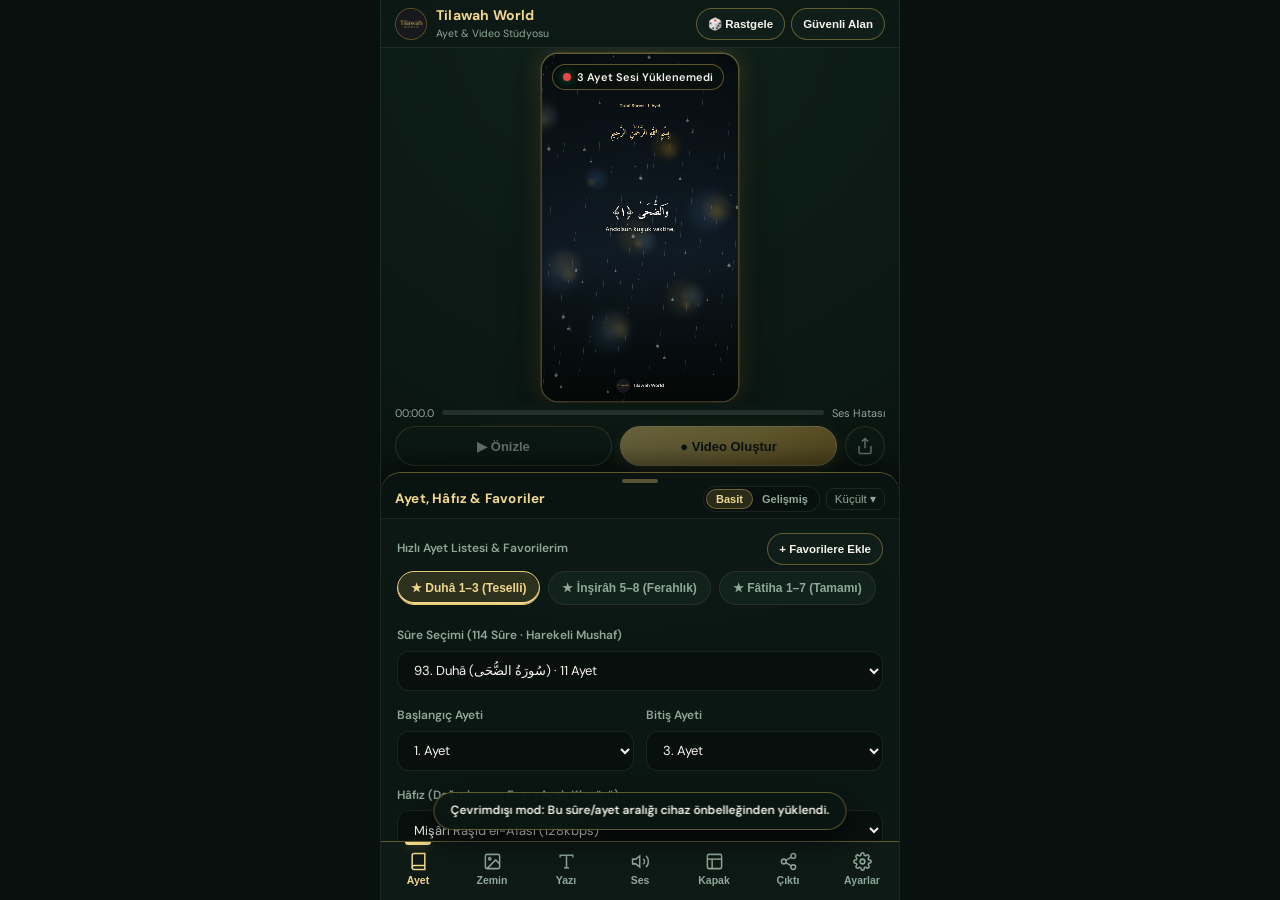
==== commit b7e9f093: "Add files via upload" ====
--- a/index.html
+++ b/index.html
@@ -1,9 +1,9 @@
 <!DOCTYPE html>
-<html lang="tr" dir="ltr">
+<html lang="tr" dir="ltr" data-theme="emerald">
 <head>
   <meta charset="UTF-8" />
   <meta name="viewport" content="width=device-width, initial-scale=1.0, viewport-fit=cover" />
-  <meta name="theme-color" content="#10251F" />
+  <meta name="theme-color" content="#08110E" />
   <meta name="apple-mobile-web-app-capable" content="yes" />
   <meta name="apple-mobile-web-app-status-bar-style" content="black-translucent" />
   <meta name="apple-mobile-web-app-title" content="Tilawah World" />
@@ -14,736 +14,29 @@
   <link rel="apple-touch-icon" sizes="180x180" href="icons/icon-180.png" />
   <link rel="preconnect" href="https://fonts.googleapis.com" />
   <link rel="preconnect" href="https://fonts.gstatic.com" crossorigin />
-  <link href="https://fonts.googleapis.com/css2?family=Amiri:ital,wght@0,400;0,700;1,400&family=Inter:wght@400;500;600;700&family=Noto+Sans:wght@400;500;600;700&family=Noto+Naskh+Arabic:wght@400;600;700&family=Scheherazade+New:wght@400;700&display=swap" rel="stylesheet" />
-
-  <style>
-    :root {
-      --bg-main: #0B1512;
-      --bg-panel: #101D18;
-      --bg-card: #172720;
-      --bg-input: #0E1016;
-      --gold: #D8B456;
-      --gold-light: #F3D77D;
-      --gold-dim: rgba(216, 180, 86, 0.16);
-      --border: rgba(255, 255, 255, 0.08);
-      --border-gold: rgba(216, 180, 86, 0.38);
-      --text-main: #F3F1EC;
-      --text-muted: #9BA1B0;
-      --danger: #EF4444;
-      --success: #10B981;
-      --safe-top: env(safe-area-inset-top, 0px);
-      --safe-bottom: env(safe-area-inset-bottom, 0px);
-      --app-height: 100dvh;
-    }
-
-    * {
-      box-sizing: border-box;
-      -webkit-tap-highlight-color: transparent;
-      user-select: none;
-      -webkit-user-select: none;
-    }
-
-    input,
-    textarea,
-    select,
-    .selectable {
-      user-select: text !important;
-      -webkit-user-select: text !important;
-    }
-
-    html,
-    body {
-      margin: 0;
-      padding: 0;
-      width: 100%;
-      height: var(--app-height);
-      overflow: hidden;
-      background-color: var(--bg-main);
-      color: var(--text-main);
-      font-family: 'Inter', 'Noto Sans', 'DejaVu Sans', -apple-system, BlinkMacSystemFont, "Segoe UI", Roboto, sans-serif;
-      font-size: 14px;
-      line-height: 1.45;
-      overscroll-behavior: none;
-    }
-
-    .app-shell {
-  display: flex;
-  flex-direction: column;
-  width: 100%;
-  height: var(--app-height);
-  padding-top: var(--safe-top);
-  padding-bottom: var(--safe-bottom);
-  background: radial-gradient(circle at 50% 0%, #151924 0%, #090A0D 70%);
-  overflow: hidden;
-}
-
-    .sw-banner {
-      display: none;
-      align-items: center;
-      justify-content: space-between;
-      gap: 10px;
-      padding: 8px 14px;
-      background: linear-gradient(90deg, #2b2210, #1a150b);
-      border-bottom: 1px solid var(--border-gold);
-      color: var(--gold-light);
-      font-size: 12px;
-      z-index: 60;
-    }
-    .sw-banner.active {
-      display: flex;
-    }
-
-    .top-header {
-      display: flex;
-      align-items: center;
-      justify-content: space-between;
-      padding: 8px 14px;
-      height: 54px;
-      flex-shrink: 0;
-      border-bottom: 1px solid var(--border);
-      background: rgba(18, 20, 26, 0.88);
-      backdrop-filter: blur(12px);
-      z-index: 30;
-    }
-    .brand-wrap {
-      display: flex;
-      align-items: center;
-      gap: 10px;
-      min-width: 0;
-    }
-    .brand-logo {
-      width: 36px;
-      height: 36px;
-      border-radius: 50%;
-      object-fit: contain;
-      border: 1px solid var(--border-gold);
-      background: #0d131a;
-      flex-shrink: 0;
-    }
-    .brand-title {
-      font-weight: 700;
-      font-size: 15px;
-      letter-spacing: 0.2px;
-      color: var(--text-main);
-      white-space: nowrap;
-      overflow: hidden;
-      text-overflow: ellipsis;
-    }
-    .brand-sub {
-      font-size: 11px;
-      color: var(--gold);
-      display: block;
-    }
-    .header-actions {
-      display: flex;
-      align-items: center;
-      gap: 8px;
-    }
-
-    .stage-area {
-      position: relative;
-      flex: 1;
-      min-height: 0;
-      display: flex;
-      flex-direction: column;
-      align-items: center;
-      justify-content: center;
-      padding: 6px 12px;
-      overflow: hidden;
-    }
-    .canvas-container {
-      position: relative;
-      height: 100%;
-      max-height: 100%;
-      max-width: 100%;
-      aspect-ratio: 9 / 16;
-      border-radius: 16px;
-      overflow: hidden;
-      box-shadow: 0 14px 40px rgba(0, 0, 0, 0.65), 0 0 0 1px var(--border-gold);
-      background: #050608;
-      display: flex;
-      align-items: center;
-      justify-content: center;
-    }
-    .canvas-container.ratio-4-5 {
-      aspect-ratio: 4 / 5;
-    }
-    .canvas-container.ratio-1-1 {
-      aspect-ratio: 1 / 1;
-    }
-    .canvas-container.ratio-16-9 {
-      aspect-ratio: 16 / 9;
-    }
-    #studioCanvas {
-      width: 100%;
-      height: 100%;
-      display: block;
-      object-fit: contain;
-    }
-
-    .safe-zone-overlay {
-      position: absolute;
-      inset: 0;
-      pointer-events: none;
-      display: none;
-      z-index: 10;
-    }
-    .safe-zone-overlay.active {
-      display: block;
-    }
-    .sz-top {
-      position: absolute;
-      top: 0;
-      left: 0;
-      right: 0;
-      height: 12%;
-      background: rgba(239, 68, 68, 0.16);
-      border-bottom: 1px dashed rgba(239, 68, 68, 0.65);
-      display: flex;
-      align-items: center;
-      justify-content: center;
-      font-size: 10px;
-      color: #fca5a5;
-    }
-    .sz-right {
-      position: absolute;
-      top: 38%;
-      right: 0;
-      bottom: 20%;
-      width: 16%;
-      background: rgba(239, 68, 68, 0.16);
-      border-left: 1px dashed rgba(239, 68, 68, 0.65);
-      display: flex;
-      align-items: center;
-      justify-content: center;
-      writing-mode: vertical-rl;
-      font-size: 10px;
-      color: #fca5a5;
-    }
-    .sz-bottom {
-      position: absolute;
-      left: 0;
-      right: 0;
-      bottom: 0;
-      height: 20%;
-      background: rgba(239, 68, 68, 0.16);
-      border-top: 1px dashed rgba(239, 68, 68, 0.65);
-      display: flex;
-      align-items: center;
-      justify-content: center;
-      font-size: 10px;
-      color: #fca5a5;
-    }
-
-    .stage-badge {
-      position: absolute;
-      top: 12px;
-      left: 12px;
-      padding: 5px 10px;
-      border-radius: 999px;
-      background: rgba(9, 10, 13, 0.82);
-      border: 1px solid var(--border);
-      font-size: 11px;
-      font-weight: 600;
-      display: flex;
-      align-items: center;
-      gap: 6px;
-      z-index: 15;
-      backdrop-filter: blur(6px);
-    }
-    .rec-dot {
-      width: 8px;
-      height: 8px;
-      border-radius: 50%;
-      background: var(--gold);
-    }
-    .rec-dot.recording {
-      background: var(--danger);
-      animation: pulseRec 1s infinite;
-    }
-    @keyframes pulseRec {
-      0%, 100% { opacity: 1; transform: scale(1); }
-      50% { opacity: 0.35; transform: scale(1.2); }
-    }
-
-    .buffering-pill {
-      position: absolute;
-      top: 50%;
-      left: 50%;
-      transform: translate(-50%, -50%);
-      background: rgba(9, 10, 13, 0.9);
-      border: 1px solid var(--border-gold);
-      color: var(--gold-light);
-      padding: 10px 16px;
-      border-radius: 12px;
-      font-size: 12px;
-      font-weight: 600;
-      display: none;
-      align-items: center;
-      gap: 8px;
-      z-index: 20;
-    }
-    .buffering-pill.active {
-      display: flex;
-    }
-
-    .transport-bar {
-      width: 100%;
-      max-width: 520px;
-      padding: 4px 14px 8px;
-      display: flex;
-      flex-direction: column;
-      gap: 6px;
-      flex-shrink: 0;
-      z-index: 25;
-    }
-    .timeline-row {
-      display: flex;
-      align-items: center;
-      gap: 8px;
-      font-size: 11px;
-      color: var(--text-muted);
-      font-variant-numeric: tabular-nums;
-    }
-    .progress-track {
-      flex: 1;
-      height: 6px;
-      background: rgba(255, 255, 255, 0.12);
-      border-radius: 999px;
-      overflow: hidden;
-      position: relative;
-    }
-    .progress-fill {
-      height: 100%;
-      width: 0%;
-      background: linear-gradient(90deg, var(--gold), var(--gold-light));
-      border-radius: 999px;
-      transition: width 0.1s linear;
-    }
-    .controls-row {
-      display: flex;
-      align-items: center;
-      justify-content: space-between;
-      gap: 8px;
-    }
-
-    .btn {
-      min-height: 44px;
-      padding: 0 14px;
-      border-radius: 12px;
-      border: 1px solid var(--border);
-      background: var(--bg-card);
-      color: var(--text-main);
-      font-weight: 600;
-      font-size: 13px;
-      display: inline-flex;
-      align-items: center;
-      justify-content: center;
-      gap: 7px;
-      cursor: pointer;
-      transition: transform 0.12s ease, background 0.15s ease, border-color 0.15s ease, opacity 0.15s ease;
-      white-space: nowrap;
-    }
-    .btn:active:not(:disabled) {
-      transform: scale(0.97);
-    }
-    .btn:disabled {
-      opacity: 0.45;
-      cursor: not-allowed;
-    }
-    .btn-gold {
-      background: linear-gradient(135deg, #D8B456 0%, #B78E2E 100%);
-      color: #090A0D;
-      border-color: #F3D77D;
-      font-weight: 700;
-    }
-    .btn-danger {
-      background: rgba(239, 68, 68, 0.16);
-      color: #FCA5A5;
-      border-color: rgba(239, 68, 68, 0.45);
-    }
-    .btn-equal {
-      flex: 1;
-      min-width: 0;
-    }
-    .btn-icon {
-      width: 44px;
-      padding: 0;
-      flex-shrink: 0;
-    }
-
-    .bottom-nav {
-  display: grid;
-  grid-template-columns: repeat(6, 1fr);
-  min-height: 64px;
-  padding-top: 6px;
-  padding-bottom: 12px;
-  background: var(--bg-panel);
-  border-top: 1px solid var(--border);
-  flex-shrink: 0;
-  z-index: 40;
-}
-    .nav-tab {
-      border: none;
-      background: transparent;
-      color: var(--text-muted);
-      display: flex;
-      flex-direction: column;
-      align-items: center;
-      justify-content: center;
-      gap: 4px;
-      padding: 4px 2px;
-      font-size: 11px;
-      line-height: 1.2;
-      font-weight: 600;
-      cursor: pointer;
-      min-height: 48px;
-      position: relative;
-      transition: color 0.15s ease;
-    }
-    .nav-tab svg {
-      width: 20px;
-      height: 20px;
-      stroke-width: 1.9;
-      flex-shrink: 0;
-    }
-    .nav-tab span {
-      display: block;
-      white-space: nowrap;
-    }
-    .nav-tab.active {
-      color: var(--gold-light);
-    }
-    .nav-tab.active::after {
-      content: "";
-      position: absolute;
-      top: -6px;
-      width: 28px;
-      height: 3px;
-      border-radius: 0 0 4px 4px;
-      background: var(--gold);
-    }
-
-    .sheet-backdrop {
-      position: fixed;
-      inset: 0;
-      background: rgba(0, 0, 0, 0.55);
-      opacity: 0;
-      pointer-events: none;
-      transition: opacity 0.22s ease;
-      z-index: 45;
-    }
-    .sheet-backdrop.open {
-      opacity: 1;
-      pointer-events: auto;
-    }
-    .bottom-sheet {
-      position: fixed;
-      left: 0;
-      right: 0;
-      bottom: 64px;
-      max-height: 64dvh;
-      background: var(--bg-panel);
-      border-top: 1px solid var(--border-gold);
-      border-radius: 20px 20px 0 0;
-      box-shadow: 0 -12px 36px rgba(0, 0, 0, 0.75);
-      transform: translateY(110%);
-      transition: transform 0.26s cubic-bezier(0.2, 0.9, 0.2, 1);
-      display: flex;
-      flex-direction: column;
-      z-index: 50;
-    } 
-    .bottom-sheet.open {
-  transform: translateY(0%);
-    }
-    .sheet-drag-handle {
-      padding: 10px 16px 6px;
-      display: flex;
-      flex-direction: column;
-      align-items: center;
-      gap: 6px;
-      cursor: grab;
-      flex-shrink: 0;
-      border-bottom: 1px solid var(--border);
-    }
-    .drag-pill {
-      width: 40px;
-      height: 4px;
-      border-radius: 999px;
-      background: rgba(255, 255, 255, 0.22);
-    }
-    .sheet-header-row {
-      width: 100%;
-      display: flex;
-      align-items: center;
-      justify-content: space-between;
-    }
-    .sheet-title {
-      font-size: 14px;
-      font-weight: 700;
-      color: var(--gold-light);
-    }
-    .sheet-close-btn {
-      background: transparent;
-      border: none;
-      color: var(--text-muted);
-      font-size: 13px;
-      min-height: 36px;
-      padding: 4px 10px;
-      cursor: pointer;
-    }
-    .sheet-body {
-      padding: 14px;
-      overflow-y: auto;
-      -webkit-overflow-scrolling: touch;
-      flex: 1;
-    }
-    .tab-pane {
-      display: none;
-      flex-direction: column;
-      gap: 14px;
-    }
-    .tab-pane.active {
-      display: flex;
-    }
-
-    .field-group {
-      display: flex;
-      flex-direction: column;
-      gap: 6px;
-    }
-    .field-label {
-      font-size: 12px;
-      font-weight: 600;
-      color: var(--text-muted);
-      display: flex;
-      align-items: center;
-      justify-content: space-between;
-    }
-    .field-val {
-      color: var(--gold-light);
-      font-variant-numeric: tabular-nums;
-    }
-    .grid-2 {
-      display: grid;
-      grid-template-columns: 1fr 1fr;
-      gap: 10px;
-    }
-    .grid-3 {
-      display: grid;
-      grid-template-columns: repeat(3, 1fr);
-      gap: 8px;
-    }
-    .input-box,
-    .select-box,
-    .textarea-box {
-      width: 100%;
-      min-height: 44px;
-      padding: 8px 12px;
-      border-radius: 10px;
-      border: 1px solid var(--border);
-      background: var(--bg-input);
-      color: var(--text-main);
-      font-size: 13px;
-      font-family: inherit;
-      outline: none;
-    }
-    .input-box:focus,
-    .select-box:focus,
-    .textarea-box:focus {
-      border-color: var(--gold);
-    }
-    .textarea-box {
-      min-height: 76px;
-      resize: vertical;
-    }
-
-    input[type="range"] {
-      width: 100%;
-      height: 28px;
-      accent-color: var(--gold);
-      cursor: pointer;
-    }
-
-    .chip-scroll {
-      display: flex;
-      gap: 8px;
-      overflow-x: auto;
-      padding-bottom: 4px;
-      scrollbar-width: none;
-    }
-    .chip-scroll::-webkit-scrollbar {
-      display: none;
-    }
-    .chip {
-      min-height: 38px;
-      padding: 0 13px;
-      border-radius: 999px;
-      border: 1px solid var(--border);
-      background: var(--bg-card);
-      color: var(--text-muted);
-      font-size: 12px;
-      font-weight: 600;
-      white-space: nowrap;
-      cursor: pointer;
-      display: inline-flex;
-      align-items: center;
-      gap: 6px;
-      flex-shrink: 0;
-    }
-    .chip.active {
-      background: var(--gold-dim);
-      color: var(--gold-light);
-      border-color: var(--gold);
-    }
-
-    .zemin-grid {
-      display: grid;
-      grid-template-columns: repeat(auto-fill, minmax(92px, 1fr));
-      gap: 10px;
-    }
-    .zemin-card {
-      position: relative;
-      aspect-ratio: 9 / 16;
-      border-radius: 12px;
-      overflow: hidden;
-      border: 2px solid transparent;
-      background: #141720;
-      cursor: pointer;
-      display: flex;
-      flex-direction: column;
-      justify-content: flex-end;
-    }
-    .zemin-card.active {
-      border-color: var(--gold);
-      box-shadow: 0 0 0 2px rgba(216, 180, 86, 0.25);
-    }
-    .zemin-thumb {
-      position: absolute;
-      inset: 0;
-      width: 100%;
-      height: 100%;
-      object-fit: cover;
-      background: #10131a;
-    }
-    .zemin-badge {
-      position: absolute;
-      top: 6px;
-      left: 6px;
-      padding: 2px 6px;
-      border-radius: 6px;
-      background: rgba(9, 10, 13, 0.78);
-      color: var(--gold-light);
-      font-size: 9px;
-      font-weight: 700;
-      z-index: 2;
-    }
-    .zemin-del-btn {
-      position: absolute;
-      top: 6px;
-      right: 6px;
-      width: 26px;
-      height: 26px;
-      border-radius: 50%;
-      border: none;
-      background: rgba(239, 68, 68, 0.88);
-      color: #fff;
-      font-size: 12px;
-      display: flex;
-      align-items: center;
-      justify-content: center;
-      cursor: pointer;
-      z-index: 3;
-    }
-    .zemin-label {
-      position: relative;
-      z-index: 2;
-      padding: 18px 6px 6px;
-      background: linear-gradient(to top, rgba(0, 0, 0, 0.9) 0%, transparent 100%);
-      font-size: 11px;
-      font-weight: 600;
-      color: #fff;
-      text-align: center;
-      white-space: nowrap;
-      overflow: hidden;
-      text-overflow: ellipsis;
-    }
-
-    .mini-preview-card {
-      padding: 10px 12px;
-      border-radius: 12px;
-      border: 1px solid var(--border);
-      background: var(--bg-card);
-      cursor: pointer;
-      display: flex;
-      flex-direction: column;
-      gap: 4px;
-      min-height: 48px;
-    }
-    .mini-preview-card.active {
-      border-color: var(--gold);
-      background: var(--gold-dim);
-    }
-
-    .toast-box {
-      position: fixed;
-      top: calc(64px + var(--safe-top));
-      left: 50%;
-      transform: translateX(-50%) translateY(-20px);
-      background: rgba(18, 20, 26, 0.96);
-      border: 1px solid var(--border-gold);
-      color: var(--text-main);
-      padding: 10px 16px;
-      border-radius: 12px;
-      font-size: 12px;
-      font-weight: 600;
-      box-shadow: 0 10px 30px rgba(0, 0, 0, 0.6);
-      opacity: 0;
-      pointer-events: none;
-      transition: all 0.2s ease;
-      z-index: 100;
-      max-width: 90vw;
-      text-align: center;
-    }
-    .toast-box.show {
-      opacity: 1;
-      transform: translateX(-50%) translateY(0);
-    }
-
-    .export-card {
-      padding: 12px;
-      border-radius: 14px;
-      border: 1px solid var(--border-gold);
-      background: rgba(216, 180, 86, 0.08);
-      display: none;
-      flex-direction: column;
-      gap: 10px;
-    }
-    .export-card.ready {
-      display: flex;
-    }
-
-    @media (min-width: 900px) {
-      .app-shell {
-        max-width: 500px;
-        margin: 0 auto;
-        border-left: 1px solid var(--border);
-        border-right: 1px solid var(--border);
-      }
-      .bottom-sheet {
-        max-width: 500px;
-        margin: 0 auto;
-      }
-    }
-  </style>
+  <link href="https://fonts.googleapis.com/css2?family=Amiri:ital,wght@0,400;0,700;1,400&family=DM+Sans:wght@400;500;600;700&family=Noto+Naskh+Arabic:wght@400;600;700&family=Noto+Sans:wght@400;500;600;700&family=Scheherazade+New:wght@400;700&family=Source+Sans+3:wght@400;500;600;700&display=swap" rel="stylesheet" />
+  <link rel="stylesheet" href="css/styles.css" />
 </head>
 <body>
-  <div class="app-shell">
+  <!-- PWA Splash Screen -->
+  <div id="pwaSplash" class="pwa-splash" aria-hidden="true">
+    <div class="splash-emblem-wrap">
+      <div class="splash-crescent-ring"></div>
+      <img id="splashLogoImg" src="icons/logo.png" alt="Tilawah World" class="splash-logo" />
+    </div>
+    <div class="splash-bismillah" dir="rtl">بِسْمِ اللَّهِ الرَّحْمَٰنِ الرَّحِيمِ</div>
+    <div class="splash-title">Tilawah World</div>
+    <div class="splash-sub">Ayet &amp; Video Tefekkür Stüdyosu</div>
+  </div>
+
+  <div id="appShell" class="app-shell">
+    <!-- Service Worker Update Banner -->
     <div id="swUpdateBanner" class="sw-banner">
-      <span>Yeni sürüm hazır. Değişiklikleri görmek için yenileyin.</span>
-      <button id="btnReloadSw" class="btn btn-gold" style="min-height:32px;padding:0 10px;font-size:11px;">Yenile</button>
+      <span>Yeni sürüm hazır. Değişiklikleri uygulamak için yenileyin.</span>
+      <button id="btnReloadSw" class="btn btn-gold btn-sm">Yenile</button>
     </div>
 
+    <!-- Minimal Top Header -->
     <header class="top-header">
       <div class="brand-wrap">
         <img id="headerLogoImg" src="icons/logo.png" alt="Tilawah World" class="brand-logo" />
@@ -753,80 +46,108 @@
         </div>
       </div>
       <div class="header-actions">
-        <button id="btnSafeZoneToggle" class="btn" style="min-height:36px;padding:0 10px;font-size:11px;" title="Reels/TikTok Güvenli Alan Rehberi">
+        <button id="btnRandomZeminHeader" class="btn btn-sm" title="Rastgele Zemin Seç">
+          🎲 Rastgele
+        </button>
+        <button id="btnSafeZoneToggle" class="btn btn-sm" title="Reels/TikTok Güvenli Alan Rehberi">
           Güvenli Alan
         </button>
       </div>
     </header>
 
+    <!-- Always-Visible Top Stage & Canvas Preview -->
     <main class="stage-area">
       <div id="canvasWrap" class="canvas-container">
         <canvas id="studioCanvas" width="720" height="1280"></canvas>
 
+        <!-- Elegant Gold Dotted Safe-Zone Guide -->
         <div id="safeZoneOverlay" class="safe-zone-overlay">
-          <div class="sz-top">Üst Profil / Saat Alanı (Yazı Koymayın)</div>
-          <div class="sz-right">Beğeni / Yorum İkonları</div>
-          <div class="sz-bottom">Açıklama &amp; Müzik Alanı (Alt %20)</div>
-        </div>
-
+          <div class="sz-corner-tag">Reels Güvenli Alan</div>
+          <div class="sz-top">Üst Profil / Saat Alanı</div>
+          <div class="sz-right">Beğeni &amp; Yorum İkonları</div>
+          <div class="sz-bottom">Açıklama &amp; Ses Bilgisi Alanı (Alt %20)</div>
+        </div>
+
+        <!-- Stage Status Badge with Animated Crescent/Wave/Check -->
         <div class="stage-badge">
+          <span id="stageSpinner" class="crescent-spinner" style="display:none;"></span>
           <span id="recDot" class="rec-dot"></span>
           <span id="stageStatusLabel">Önizleme Hazır</span>
         </div>
 
         <div id="bufferingPill" class="buffering-pill">
+          <span class="crescent-spinner"></span>
           <span>Ses önbelleğe alınıyor, kayıt bekletiliyor...</span>
         </div>
       </div>
     </main>
 
+    <!-- Transport & Primary Studio Actions -->
     <section class="transport-bar">
       <div class="timeline-row">
-        <span id="lblCurrentTime">00:00.0</span>
+        <span id="lblCurrentTime" class="tabular-nums">00:00.0</span>
         <div class="progress-track">
           <div id="progressBarFill" class="progress-fill"></div>
         </div>
-        <span id="lblTotalDuration">Süre hesaplanıyor...</span>
+        <span id="lblTotalDuration" class="tabular-nums">Süre ölçülüyor...</span>
       </div>
       <div class="controls-row">
         <button id="btnPlayPreview" class="btn btn-equal" disabled>
-          <span id="lblPlayBtn">Önizle</span>
+          <span id="lblPlayBtn">▶ Önizle</span>
         </button>
         <button id="btnRecordExport" class="btn btn-gold btn-equal" disabled>
-          <span id="lblRecordBtn">Oluştur</span>
+          <span id="lblRecordBtn">● Video Oluştur</span>
         </button>
         <button id="btnQuickShare" class="btn btn-icon" title="Son Videoyu Paylaş" disabled>
-          <svg viewBox="0 0 24 24" fill="none" stroke="currentColor"><path d="M4 12v8a2 2 0 0 0 2 2h12a2 2 0 0 0 2-2v-8"/><polyline points="16 6 12 2 8 6"/><line x1="12" y1="2" x2="12" y2="15"/></svg>
+          <svg width="18" height="18" viewBox="0 0 24 24" fill="none" stroke="currentColor" stroke-width="2">
+            <path d="M4 12v8a2 2 0 0 0 2 2h12a2 2 0 0 0 2-2v-8"/>
+            <polyline points="16 6 12 2 8 6"/>
+            <line x1="12" y1="2" x2="12" y2="15"/>
+          </svg>
         </button>
       </div>
     </section>
 
-    <div id="sheetBackdrop" class="sheet-backdrop"></div>
-
-    <section id="bottomSheet" class="bottom-sheet" aria-hidden="true">
-      <div id="sheetDragHandle" class="sheet-drag-handle">
-        <div class="drag-pill"></div>
+    <!-- Compact Docked Control Panel (Preview stays visible above!) -->
+    <section id="studioPanel" class="studio-panel" aria-label="Stüdyo Kontrol Paneli">
+      <div class="sheet-drag-handle">
+        <div id="sheetDragPill" class="drag-pill" title="Yüksekliği Değiştir"></div>
         <div class="sheet-header-row">
-          <span id="sheetTitleText" class="sheet-title">Ayet &amp; Hâfız Seçimi</span>
-          <button id="btnCloseSheet" class="sheet-close-btn">Kapat ✕</button>
+          <span id="sheetTitleText" class="sheet-title">Ayet, Hâfız &amp; Favoriler</span>
+          <div class="panel-header-controls">
+            <div class="mode-switch-pill" title="Basit / Gelişmiş Görünüm">
+              <button id="btnModeSimple" type="button" class="mode-switch-btn active">Basit</button>
+              <button id="btnModeAdvanced" type="button" class="mode-switch-btn">Gelişmiş</button>
+            </div>
+            <button id="btnTogglePanelCollapse" type="button" class="sheet-collapse-btn">Küçült ▾</button>
+          </div>
         </div>
       </div>
 
       <div class="sheet-body">
+        <!-- TAB 1: AYET & HAFIZ -->
         <div id="pane-ayet" class="tab-pane active">
           <div class="field-group">
-            <label class="field-label" for="selSurah">Sûre Seçimi (114 Sûre · Harekeli)</label>
+            <div class="field-label">
+              <span>Hızlı Ayet Listesi &amp; Favorilerim</span>
+              <button id="btnAddCurrentToFavorites" type="button" class="btn btn-sm">+ Favorilere Ekle</button>
+            </div>
+            <div id="favoriteAyahChips" class="chip-scroll"></div>
+          </div>
+
+          <div class="field-group">
+            <label class="field-label" for="selSurah">Sûre Seçimi (114 Sûre · Harekeli Mushaf)</label>
             <select id="selSurah" class="select-box"></select>
           </div>
 
           <div class="grid-2">
             <div class="field-group">
               <label class="field-label" for="selAyahStart">Başlangıç Ayeti</label>
-              <select id="selAyahStart" class="select-box"></select>
+              <select id="selAyahStart" class="select-box tabular-nums"></select>
             </div>
             <div class="field-group">
               <label class="field-label" for="selAyahEnd">Bitiş Ayeti</label>
-              <select id="selAyahEnd" class="select-box"></select>
+              <select id="selAyahEnd" class="select-box tabular-nums"></select>
             </div>
           </div>
 
@@ -837,61 +158,95 @@
 
           <div class="grid-2">
             <div class="field-group">
-              <label class="field-label" for="selSubtitleMode">Meal / Altyazı Dili</label>
+              <label class="field-label" for="selSubtitleMode">Meal / Altyazı Modu</label>
               <select id="selSubtitleMode" class="select-box">
-                <option value="tr">Sadece Türkçe Meal</option>
-                <option value="en">Sadece İngilizce Meal</option>
-                <option value="both">Türkçe + İngilizce Birlikte</option>
-                <option value="none">Altyazı Yok (Sadece Arapça)</option>
-              </select>
-            </div>
-            <div class="field-group">
-              <label class="field-label" for="selBismillahMode">1. Ayette Besmele</label>
+                <option value="tr">Arapça + Türkçe Meal</option>
+                <option value="en">Arapça + İngilizce Meal</option>
+                <option value="both">Üçlü (Arapça + TR + EN)</option>
+                <option value="none">Sadece Arapça</option>
+              </select>
+            </div>
+            <div class="field-group">
+              <label class="field-label" for="selBismillahMode">Besmele Davranışı</label>
               <select id="selBismillahMode" class="select-box">
-                <option value="separate">Üst Satırda Ayrı Göster</option>
+                <option value="separate">1. Ayette Üstte Göster</option>
+                <option value="first_only">Sadece İlk Karede Göster</option>
                 <option value="strip">Besmeleyi Gizle</option>
               </select>
             </div>
           </div>
 
-          <div id="ayahAudioLoadingBox" class="field-group">
+          <!-- Per-Ayah Audio Status & Error Recovery Box -->
+          <div id="ayahAudioLoadingBox" class="audio-status-box">
             <div class="field-label">
-              <span>Gerçek Ses Süresi Durumu</span>
-              <span id="lblAudioReadyState" class="field-val">Yükleniyor...</span>
-            </div>
-          </div>
-        </div>
-
+              <span>Gerçek Ses &amp; Süre Durumu</span>
+              <span id="lblAudioReadyState" class="field-val">Hazırlanıyor...</span>
+            </div>
+            <div id="ayahAudioErrorBox" style="display:none;flex-direction:column;gap:8px;">
+              <div id="ayahAudioFailList" class="ayah-fail-list"></div>
+              <div class="grid-2">
+                <button id="btnRetryFailedAudio" type="button" class="btn btn-sm">🔄 Sesleri Tekrar Dene</button>
+                <button id="btnContinueTextOnly" type="button" class="btn btn-gold btn-sm">📜 Sadece Metin İle Devam Et</button>
+              </div>
+            </div>
+          </div>
+        </div>
+
+        <!-- TAB 2: ZEMİN (ARKA PLAN) & EFEKTLER -->
         <div id="pane-zemin" class="tab-pane">
-          <div class="grid-2">
-            <input id="inpZeminSearch" type="search" class="input-box" placeholder="Zemin ara (yağmur, cami...)" />
-            <label for="inpGalleryUpload" class="btn btn-gold" style="cursor:pointer;">
-              + Galerim'e Ekle
-              <input id="inpGalleryUpload" type="file" accept="image/jpeg,image/png,image/webp,video/mp4,video/webm,video/quicktime" multiple style="display:none;" />
-            </label>
+          <div class="my-gallery-banner">
+            <div>
+              <strong style="color:var(--gold-bright);font-size:12.5px;">Kişisel Medya Galerim &amp; Stok Arama</strong>
+              <div id="lblGalleryCount" style="font-size:11px;color:var(--text-muted);">0 kişisel medya kayıtlı</div>
+            </div>
+            <div style="display:flex;gap:6px;">
+              <button id="btnRandomZeminTab" type="button" class="btn btn-sm">🎲 Rastgele</button>
+              <label for="inpGalleryUpload" class="btn btn-gold btn-sm" style="cursor:pointer;">
+                + Galerim'e Ekle
+                <input id="inpGalleryUpload" type="file" accept="image/jpeg,image/png,image/webp,video/mp4,video/webm,video/quicktime" multiple style="display:none;" />
+              </label>
+            </div>
+          </div>
+
+          <div style="display:flex;gap:8px;">
+            <input id="inpZeminSearch" type="search" class="input-box" placeholder="Zemin ara veya Pexels'te dikey video bul (yağmur, cami, doğa...)" />
+            <button id="btnSearchPexels" type="button" class="btn btn-sm" title="Pexels Stok Foto & Dikey Video Ara">🌐 Pexels Ara</button>
+          </div>
+
+          <div id="pexelsKeyPromptBox" class="glass-card" style="display:none;">
+            <div style="font-size:11.5px;color:var(--text-muted);">
+              Ücretsiz Pexels API anahtarınızı girerek uygulama içinden binlerce lisanslı dikey 1080p video ve fotoğraf arayabilirsiniz:
+            </div>
+            <div style="display:flex;gap:8px;">
+              <input id="inpPexelsKeyInline" type="password" class="input-box" placeholder="Pexels API Anahtarı..." />
+              <button id="btnSavePexelsKeyInline" type="button" class="btn btn-gold btn-sm">Kaydet &amp; Ara</button>
+            </div>
           </div>
 
           <div id="zeminCategoryBar" class="chip-scroll"></div>
           <div id="zeminGrid" class="zemin-grid"></div>
 
           <div id="galleryManageBar" style="display:none;justify-content:space-between;align-items:center;gap:8px;">
-            <span id="lblGalleryCount" style="font-size:12px;color:var(--text-muted);">0 medya kayıtlı</span>
-            <button id="btnClearGallery" class="btn btn-danger" style="min-height:36px;font-size:12px;">Tüm Galerim'i Temizle</button>
-          </div>
-
-          <div class="field-group">
-            <label class="field-label" for="inpDirectMediaUrl">Doğrudan Medya Bağlantısı (.mp4, .webm, .jpg, .png)</label>
-            <div style="display:flex;gap:8px;">
-              <input id="inpDirectMediaUrl" type="url" class="input-box" placeholder="https://ornek.com/arka-plan.mp4" />
-              <button id="btnLoadDirectUrl" class="btn">Yükle</button>
-            </div>
-          </div>
-
-          <div class="grid-2">
-            <div class="field-group">
-              <label class="field-label" for="selVisualEffect">Görsel Efekt (Varsayılan: Yok)</label>
+            <span style="font-size:11.5px;color:var(--text-muted);">Yüklediğiniz medyalar cihazınızda IndexedDB'de saklanır.</span>
+            <button id="btnClearGallery" type="button" class="btn btn-danger btn-sm">Tüm Galerim'i Temizle</button>
+          </div>
+
+          <div class="grid-2">
+            <div class="field-group">
+              <label class="field-label" for="rngBgDim">
+                <span>Karartma (Kontrast)</span>
+                <span id="valBgDim" class="field-val">%40</span>
+              </label>
+              <input id="rngBgDim" type="range" min="0" max="85" value="40" />
+              <label style="font-size:11px;color:var(--text-muted);display:flex;align-items:center;gap:6px;cursor:pointer;">
+                <input id="chkLockBgDim" type="checkbox" checked />
+                Zemin değişince karartma ayarımı koru
+              </label>
+            </div>
+            <div class="field-group">
+              <label class="field-label" for="selVisualEffect">Görsel Atmosfer Efekti</label>
               <select id="selVisualEffect" class="select-box">
-                <option value="none">Yok (Varsayılan)</option>
+                <option value="none">Yok (Sadece Sahne)</option>
                 <option value="rain">Yağmur Damlaları</option>
                 <option value="snow">Kar Yağışı</option>
                 <option value="dust">Altın Toz Zerrecikleri</option>
@@ -899,33 +254,34 @@
                 <option value="stars">Yıldız Parıltısı</option>
               </select>
             </div>
+          </div>
+
+          <!-- Advanced Background Controls (Visible in Gelişmiş Mode) -->
+          <div class="grid-2 adv-only">
             <div class="field-group">
               <label class="field-label" for="rngEffectIntensity">
-                <span>Efekt Şiddeti</span>
+                <span>Efekt Yoğunluğu</span>
                 <span id="valEffectIntensity" class="field-val">%50</span>
               </label>
               <input id="rngEffectIntensity" type="range" min="10" max="100" value="50" />
             </div>
-          </div>
-
-          <div class="grid-2">
-            <div class="field-group">
-              <label class="field-label" for="rngBgDim">
-                <span>Karartma</span>
-                <span id="valBgDim" class="field-val">%45</span>
-              </label>
-              <input id="rngBgDim" type="range" min="0" max="85" value="45" />
-            </div>
+            <div class="field-group">
+              <label class="field-label" for="selVignette">Sinematik Kenar Karartma (Vignette)</label>
+              <select id="selVignette" class="select-box">
+                <option value="on" selected>Açık (Sinematik)</option>
+                <option value="off">Kapalı</option>
+              </select>
+            </div>
+          </div>
+
+          <div class="grid-2 adv-only">
             <div class="field-group">
               <label class="field-label" for="rngBgBlur">
-                <span>Bulanıklık</span>
+                <span>Bulanıklık (iOS Safari Uyumlu)</span>
                 <span id="valBgBlur" class="field-val">0 px</span>
               </label>
               <input id="rngBgBlur" type="range" min="0" max="20" value="0" />
             </div>
-          </div>
-
-          <div class="grid-2">
             <div class="field-group">
               <label class="field-label" for="rngBgBrightness">
                 <span>Parlaklık</span>
@@ -933,50 +289,50 @@
               </label>
               <input id="rngBgBrightness" type="range" min="50" max="150" value="100" />
             </div>
+          </div>
+
+          <div class="grid-3 adv-only">
             <div class="field-group">
               <label class="field-label" for="rngBgZoom">
-                <span>Yakınlaştırma (Zoom)</span>
+                <span>Zoom</span>
                 <span id="valBgZoom" class="field-val">1.00x</span>
               </label>
               <input id="rngBgZoom" type="range" min="100" max="220" value="100" />
             </div>
-          </div>
-
-          <div class="grid-2">
             <div class="field-group">
               <label class="field-label" for="rngBgPanX">
-                <span>Yatay Kaydırma (X)</span>
+                <span>Yatay (X)</span>
                 <span id="valBgPanX" class="field-val">0%</span>
               </label>
               <input id="rngBgPanX" type="range" min="-50" max="50" value="0" />
             </div>
             <div class="field-group">
               <label class="field-label" for="rngBgPanY">
-                <span>Dikey Kaydırma (Y)</span>
+                <span>Dikey (Y)</span>
                 <span id="valBgPanY" class="field-val">0%</span>
               </label>
               <input id="rngBgPanY" type="range" min="-50" max="50" value="0" />
             </div>
           </div>
 
-          <div class="grid-2">
+          <div class="grid-2 adv-only">
             <div class="field-group">
               <label class="field-label" for="selKenBurns">Fotoğrafta Yavaş Hareket</label>
               <select id="selKenBurns" class="select-box">
                 <option value="off">Kapalı (Sabit)</option>
-                <option value="on">Açık (Yavaş Yakınlaşma)</option>
+                <option value="on">Açık (Ken Burns Zoom)</option>
               </select>
             </div>
             <div class="field-group">
               <label class="field-label" for="selVideoAudioMode">Zemin Videosu Sesi</label>
               <select id="selVideoAudioMode" class="select-box">
                 <option value="muted">Sessiz (Varsayılan)</option>
-                <option value="unmuted">Açık (Ses Sekmesinden Ayarla)</option>
-              </select>
-            </div>
-          </div>
-
-          <div id="videoTrimBox" class="grid-2" style="display:none;">
+                <option value="unmuted">Açık (Kayda Dahil Et)</option>
+              </select>
+            </div>
+          </div>
+
+          <div id="videoTrimBox" class="grid-2 adv-only" style="display:none;">
             <div class="field-group">
               <label class="field-label" for="inpVideoTrimStart">Video Başlangıç (sn)</label>
               <input id="inpVideoTrimStart" type="number" min="0" step="0.5" value="0" class="input-box" />
@@ -986,23 +342,32 @@
               <input id="inpVideoTrimEnd" type="number" min="0" step="0.5" value="0" class="input-box" />
             </div>
           </div>
-        </div>
-
+
+          <div class="field-group adv-only">
+            <label class="field-label" for="inpDirectMediaUrl">Doğrudan Medya Bağlantısı (.mp4, .webm, .jpg, .png)</label>
+            <div style="display:flex;gap:8px;">
+              <input id="inpDirectMediaUrl" type="url" class="input-box" placeholder="https://ornek.com/dikey-video.mp4" />
+              <button id="btnLoadDirectUrl" type="button" class="btn btn-sm">İndir &amp; Seç</button>
+            </div>
+          </div>
+        </div>
+
+        <!-- TAB 3: YAZI, HAT & LOGO -->
         <div id="pane-yazi" class="tab-pane">
           <div class="field-group">
             <label class="field-label">Arapça Hat Seçimi (Canlı Önizlemeli)</label>
             <div id="arabicFontCards" class="grid-3">
-              <div class="mini-preview-card active" data-font="Scheherazade New">
-                <span style="font-size:11px;color:var(--text-muted);">Bilgisayar Hatlı</span>
-                <span style="font-family:'Scheherazade New',serif;font-size:18px;color:var(--gold-light);" dir="rtl">بِسْمِ اللَّهِ</span>
+              <div class="mini-preview-card active" data-font="Amiri">
+                <span style="font-size:11px;color:var(--text-muted);">Klasik Mushaf (Amiri)</span>
+                <span style="font-family:'Amiri',serif;font-size:19px;color:var(--gold-bright);" dir="rtl">بِسْمِ اللَّهِ</span>
               </div>
-              <div class="mini-preview-card" data-font="Amiri">
-                <span style="font-size:11px;color:var(--text-muted);">Mushaf (Amiri)</span>
-                <span style="font-family:'Amiri',serif;font-size:18px;color:var(--gold-light);" dir="rtl">بِسْمِ اللَّهِ</span>
+              <div class="mini-preview-card" data-font="Scheherazade New">
+                <span style="font-size:11px;color:var(--text-muted);">Harekeli Hat</span>
+                <span style="font-family:'Scheherazade New',serif;font-size:19px;color:var(--gold-bright);" dir="rtl">بِسْمِ اللَّهِ</span>
               </div>
               <div class="mini-preview-card" data-font="Noto Naskh Arabic">
                 <span style="font-size:11px;color:var(--text-muted);">Modern Nesih</span>
-                <span style="font-family:'Noto Naskh Arabic',serif;font-size:18px;color:var(--gold-light);" dir="rtl">بِسْمِ اللَّهِ</span>
+                <span style="font-family:'Noto Naskh Arabic',serif;font-size:18px;color:var(--gold-bright);" dir="rtl">بِسْمِ اللَّهِ</span>
               </div>
             </div>
           </div>
@@ -1010,14 +375,14 @@
           <div class="grid-2">
             <div class="field-group">
               <label class="field-label" for="rngArabicSize">
-                <span>Arapça Boyutu</span>
+                <span>Arapça Font Boyutu</span>
                 <span id="valArabicSize" class="field-val">42 px</span>
               </label>
               <input id="rngArabicSize" type="range" min="26" max="68" value="42" />
             </div>
             <div class="field-group">
               <label class="field-label" for="rngMealSize">
-                <span>Meal Boyutu</span>
+                <span>Meal Font Boyutu</span>
                 <span id="valMealSize" class="field-val">22 px</span>
               </label>
               <input id="rngMealSize" type="range" min="14" max="36" value="22" />
@@ -1026,63 +391,105 @@
 
           <div class="grid-2">
             <div class="field-group">
-              <label class="field-label" for="selTransitionMode">Ayet Geçiş Efekti</label>
+              <label class="field-label" for="selTextBackdrop">Okunurluk Arka Plan Şeridi</label>
+              <select id="selTextBackdrop" class="select-box">
+                <option value="auto" selected>Otomatik (Açık Zeminde Göster)</option>
+                <option value="bar">Her Zaman Göster (Yarı Saydam Bar)</option>
+                <option value="none">Kapalı</option>
+              </select>
+            </div>
+            <div class="field-group">
+              <label class="field-label" for="selTransitionMode">Ayet Geçiş Animasyonu</label>
               <select id="selTransitionMode" class="select-box">
-                <option value="none">Geçiş Yok (Anında Net)</option>
-                <option value="fade" selected>Yumuşak Belirme (Fade)</option>
-                <option value="slide">Yukarı Kayarak Belirme</option>
-              </select>
+                <option value="slide" selected>Yumuşak Yukarı Kayma + Belirme</option>
+                <option value="fade">Yumuşak Belirme (Fade)</option>
+                <option value="none">Geçiş Yok (Anında)</option>
+              </select>
+            </div>
+          </div>
+
+          <div class="grid-3 adv-only">
+            <div class="field-group">
+              <label class="field-label" for="selMealFont">Meal Font Ailesi</label>
+              <select id="selMealFont" class="select-box">
+                <option value="DM Sans" selected>DM Sans (Modern)</option>
+                <option value="Source Sans 3">Source Sans 3</option>
+                <option value="Noto Sans">Noto Sans</option>
+              </select>
+            </div>
+            <div class="field-group">
+              <label class="field-label" for="selMealWeight">Meal Kalınlığı</label>
+              <select id="selMealWeight" class="select-box">
+                <option value="400">Normal (400)</option>
+                <option value="500" selected>Orta (500)</option>
+                <option value="600">Yarı Kalın (600)</option>
+              </select>
+            </div>
+            <div class="field-group">
+              <label class="field-label" for="rngArabicLetterSpacing">
+                <span>Arapça Harf Aralığı</span>
+                <span id="valArabicLetterSpacing" class="field-val">0 px</span>
+              </label>
+              <input id="rngArabicLetterSpacing" type="range" min="0" max="4" step="0.5" value="0" />
+            </div>
+          </div>
+
+          <div class="grid-3">
+            <div class="field-group">
+              <label class="field-label" for="inpArabicColor">Arapça Rengi</label>
+              <input id="inpArabicColor" type="color" value="#FFFDF7" class="input-box" style="padding:4px;" />
+            </div>
+            <div class="field-group">
+              <label class="field-label" for="inpMealColor">Meal Rengi</label>
+              <input id="inpMealColor" type="color" value="#E5E0D5" class="input-box" style="padding:4px;" />
             </div>
             <div class="field-group">
               <label class="field-label" for="rngTextShadow">
-                <span>Yazı Gölgelendirme</span>
+                <span>Gölge</span>
                 <span id="valTextShadow" class="field-val">14 px</span>
               </label>
               <input id="rngTextShadow" type="range" min="0" max="32" value="14" />
             </div>
           </div>
 
-          <div class="grid-2">
-            <div class="field-group">
-              <label class="field-label" for="inpArabicColor">Arapça Metin Rengi</label>
-              <input id="inpArabicColor" type="color" value="#FFFDF7" class="input-box" style="padding:4px;" />
-            </div>
-            <div class="field-group">
-              <label class="field-label" for="inpMealColor">Meal Metin Rengi</label>
-              <input id="inpMealColor" type="color" value="#E5E0D5" class="input-box" style="padding:4px;" />
-            </div>
-          </div>
-
-          <div class="grid-2">
-            <div class="field-group">
-              <label class="field-label" for="selLogoPos">Logo / İmza Konumu</label>
+          <div class="grid-3">
+            <div class="field-group">
+              <label class="field-label" for="selLogoPos">Logo Konumu</label>
               <select id="selLogoPos" class="select-box">
+                <option value="bottom-center" selected>Alt Orta</option>
                 <option value="top-right">Sağ Üst Köşe</option>
                 <option value="top-left">Sol Üst Köşe</option>
-                <option value="bottom-center" selected>Alt Orta</option>
-                <option value="floating">Yüzen Koruma (Silinmeye Karşı)</option>
+                <option value="floating">Yüzen Koruma</option>
                 <option value="hidden">Gizle</option>
               </select>
             </div>
             <div class="field-group">
               <label class="field-label" for="rngLogoScale">
                 <span>Logo Boyutu</span>
-                <span id="valLogoScale" class="field-val">%115</span>
-              </label>
-              <input id="rngLogoScale" type="range" min="70" max="180" value="115" />
+                <span id="valLogoScale" class="field-val">%110</span>
+              </label>
+              <input id="rngLogoScale" type="range" min="70" max="180" value="110" />
+            </div>
+            <div class="field-group">
+              <label class="field-label" for="rngLogoOpacity">
+                <span>Opaklık</span>
+                <span id="valLogoOpacity" class="field-val">%92</span>
+              </label>
+              <input id="rngLogoOpacity" type="range" min="20" max="100" value="92" />
             </div>
           </div>
 
           <div class="field-group">
-            <label class="field-label" for="inpWatermarkText">İmza Metni</label>
+            <label class="field-label" for="inpWatermarkText">İmza / Kanal Metni</label>
             <input id="inpWatermarkText" type="text" value="Tilawah World" class="input-box" />
           </div>
         </div>
 
+        <!-- TAB 4: SES & ZAMANLAMA -->
         <div id="pane-ses" class="tab-pane">
           <div class="field-group">
             <label class="field-label" for="rngReciterVol">
-              <span>Tilâvet (Hâfız) Ses Düzeyi</span>
+              <span>Tilâvet (Hâfız) Ses Seviyesi</span>
               <span id="valReciterVol" class="field-val">%100</span>
             </label>
             <input id="rngReciterVol" type="range" min="10" max="100" value="100" />
@@ -1093,9 +500,9 @@
               <label class="field-label" for="selAmbientType">Ortam (Ambiyans) Sesi</label>
               <select id="selAmbientType" class="select-box">
                 <option value="none" selected>Kapalı (Sadece Tilâvet)</option>
-                <option value="rain">Hafif Rahmet Yağmuru</option>
-                <option value="wind">Gece Esintisi</option>
-                <option value="ney">Huzur Frekansı (Derin Ton)</option>
+                <option value="rain">Hafif Rahmet Yağmuru (Gerçek Ses)</option>
+                <option value="wind">Gece Esintisi (Gerçek Ses)</option>
+                <option value="ney">Tefekkür Frekansı (Derin Huzur Tonu)</option>
               </select>
             </div>
             <div class="field-group">
@@ -1103,14 +510,14 @@
                 <span>Ambiyans Ses Düzeyi</span>
                 <span id="valAmbientVol" class="field-val">%18</span>
               </label>
-              <input id="rngAmbientVol" type="range" min="0" max="70" value="18" />
+              <input id="rngAmbientVol" type="range" min="0" max="75" value="18" />
             </div>
           </div>
 
           <div class="grid-2">
             <div class="field-group">
               <label class="field-label" for="rngBgVideoVol">
-                <span>Arka Plan Video Sesi</span>
+                <span>Arka Plan Video Sesi (Kayda Girer)</span>
                 <span id="valBgVideoVol" class="field-val">%0</span>
               </label>
               <input id="rngBgVideoVol" type="range" min="0" max="100" value="0" />
@@ -1123,8 +530,26 @@
               <input id="rngGaplessTrim" type="range" min="0" max="35" value="14" />
             </div>
           </div>
-        </div>
-
+
+          <div class="grid-2">
+            <div class="field-group">
+              <label class="field-label" for="selFadeOutEnd">Video Sonunda Yumuşak Kapanış</label>
+              <select id="selFadeOutEnd" class="select-box">
+                <option value="on" selected>Açık (Ses ve Görüntü Yumuşak Kapanır)</option>
+                <option value="off">Kapalı (Anında Bitir)</option>
+              </select>
+            </div>
+            <div class="field-group">
+              <label class="field-label" for="selAudioFailPolicy">Ses Yüklenemezse Davranış</label>
+              <select id="selAudioFailPolicy" class="select-box">
+                <option value="block" selected>Kaydı Engelle ve Uyarı Göster</option>
+                <option value="text_only">Otomatik Sadece Metin İle Devam Et</option>
+              </select>
+            </div>
+          </div>
+        </div>
+
+        <!-- TAB 5: KAPAK TASARIMI -->
         <div id="pane-kapak" class="tab-pane">
           <div class="field-group">
             <label class="field-label">Hazır Kapak Şablonları (8 Tasarım)</label>
@@ -1140,10 +565,10 @@
               </select>
             </div>
             <div class="field-group">
-              <label class="field-label" for="selCoverPreviewMode">Şu An Ekranda Göster</label>
+              <label class="field-label" for="selCoverPreviewMode">Şu An Önizlemede Göster</label>
               <select id="selCoverPreviewMode" class="select-box">
                 <option value="ayah">Ayet Sahnesini Göster</option>
-                <option value="cover">Kapak Önizlemesini Göster</option>
+                <option value="cover">Kapak Tasarımını Göster</option>
               </select>
             </div>
           </div>
@@ -1155,7 +580,7 @@
             </div>
             <div class="field-group">
               <label class="field-label" for="inpCoverSubtitle">Kapak Alt Başlığı (Boşsa Ayet Aralığı)</label>
-              <input id="inpCoverSubtitle" type="text" class="input-box" placeholder="Örn: Duhâ Sûresi · 1-11. Ayetler" />
+              <input id="inpCoverSubtitle" type="text" class="input-box" placeholder="Örn: Duhâ Sûresi · 1-3. Ayetler" />
             </div>
           </div>
 
@@ -1186,19 +611,21 @@
             </div>
           </div>
 
-          <button id="btnDownloadCoverPng" class="btn btn-gold">
+          <button id="btnDownloadCoverPng" type="button" class="btn btn-gold">
             Kapak Görselini İndir (.PNG)
           </button>
         </div>
 
+        <!-- TAB 6: ÇIKTI (EXPORT) & PAYLAŞIM (16:9 EKLENDİ!) -->
         <div id="pane-paylas" class="tab-pane">
           <div class="grid-2">
             <div class="field-group">
-              <label class="field-label" for="selPlatformRatio">Platform &amp; En-Boy Oranı</label>
+              <label class="field-label" for="selPlatformRatio">En-Boy Oranı (4 Format)</label>
               <select id="selPlatformRatio" class="select-box">
                 <option value="9:16" selected>Reels / TikTok / Shorts (9:16 Dikey)</option>
                 <option value="4:5">Instagram Gönderi (4:5 Dikey)</option>
                 <option value="1:1">Kare Gönderi (1:1)</option>
+                <option value="16:9">YouTube / Yatay Video (16:9)</option>
               </select>
             </div>
             <div class="field-group">
@@ -1210,2409 +637,207 @@
             </div>
           </div>
 
-          <div id="platformDurationWarning" style="display:none;padding:10px;border-radius:10px;background:rgba(239,68,68,0.14);border:1px solid rgba(239,68,68,0.4);color:#fca5a5;font-size:12px;"></div>
+          <div class="grid-3 adv-only">
+            <div class="field-group">
+              <label class="field-label" for="selBitrateMbps">Video Bitrate</label>
+              <select id="selBitrateMbps" class="select-box">
+                <option value="4">4 Mbps (Düşük Boyut)</option>
+                <option value="6" selected>6 Mbps (Dengeli)</option>
+                <option value="10">10 Mbps (Stüdyo Kalite)</option>
+              </select>
+            </div>
+            <div class="field-group">
+              <label class="field-label" for="selExportEngine">Kayıt Motoru</label>
+              <select id="selExportEngine" class="select-box">
+                <option value="auto" selected>Otomatik (MP4 Öncelikli)</option>
+                <option value="mediarecorder">MediaRecorder Stüdyo</option>
+                <option value="webcodecs">WebCodecs H.264</option>
+              </select>
+            </div>
+            <div class="field-group">
+              <label class="field-label" for="selFileNameFormat">Dosya Adı Formatı</label>
+              <select id="selFileNameFormat" class="select-box">
+                <option value="surah_ayah" selected>Sûre_Ayet.mp4</option>
+                <option value="date_surah">Tarih_Sûre_Ayet.mp4</option>
+                <option value="reciter_surah">Hâfız_Sûre_Ayet.mp4</option>
+              </select>
+            </div>
+          </div>
+
+          <div id="platformDurationWarning" style="display:none;padding:10px;border-radius:12px;background:rgba(245,158,11,0.12);border:1px solid rgba(245,158,11,0.4);color:var(--gold-bright);font-size:12px;"></div>
 
           <div id="exportResultCard" class="export-card">
             <div style="display:flex;justify-content:space-between;align-items:center;">
-              <strong id="lblExportReadyTitle" style="color:var(--gold-light);">Video Hazır</strong>
-              <span id="lblExportMeta" style="font-size:11px;color:var(--text-muted);"></span>
+              <strong id="lblExportReadyTitle" style="color:var(--gold-bright);display:flex;align-items:center;gap:6px;">
+                <span>✓ Video Hazır</span>
+              </strong>
+              <span id="lblExportMeta" class="tabular-nums" style="font-size:11.5px;color:var(--text-muted);"></span>
             </div>
             <div class="grid-2">
-              <button id="btnDownloadExport" class="btn">Cihaza İndir</button>
-              <button id="btnShareExport" class="btn btn-gold">Paylaş (Reels/TikTok)</button>
+              <button id="btnDownloadExport" type="button" class="btn">Cihaza İndir</button>
+              <button id="btnShareExport" type="button" class="btn btn-gold">Paylaş (Reels/TikTok)</button>
             </div>
           </div>
 
           <div class="field-group">
             <div class="field-label">
-              <span>Otomatik Sosyal Medya Açıklaması &amp; Etiketler</span>
-              <button id="btnCopyCaption" class="btn" style="min-height:30px;padding:0 10px;font-size:11px;">Kopyala</button>
+              <span>Platforma Özel Açıklama &amp; Etiketler</span>
+              <div style="display:flex;gap:6px;align-items:center;">
+                <select id="selCaptionPlatform" class="select-box" style="min-height:30px;padding:2px 8px;font-size:11.5px;width:auto;">
+                  <option value="reels">Instagram Reels</option>
+                  <option value="tiktok">TikTok</option>
+                  <option value="shorts">YouTube Shorts</option>
+                  <option value="youtube">YouTube Yatay</option>
+                  <option value="whatsapp">WhatsApp Durum</option>
+                </select>
+                <button id="btnCopyCaption" type="button" class="btn btn-sm">Kopyala</button>
+              </div>
             </div>
             <textarea id="txtSocialCaption" class="textarea-box selectable"></textarea>
+          </div>
+        </div>
+
+        <!-- TAB 7: KAPSAMLI 7 BÖLÜMLÜ AYARLAR MERKEZİ -->
+        <div id="pane-ayarlar" class="tab-pane">
+          <!-- Ön Ayar (Preset) Kaydet / Yükle Kartı -->
+          <div class="glass-card">
+            <div class="field-label">
+              <strong style="color:var(--gold-bright);">Kişisel Stüdyo Ön Ayarlarım (Presets)</strong>
+            </div>
+            <div style="display:flex;gap:8px;">
+              <input id="inpNewPresetName" type="text" class="input-box" placeholder="Yeni ön ayar adı (örn: Gece Tefekkür)..." />
+              <button id="btnSaveUserPreset" type="button" class="btn btn-gold btn-sm">Kaydet</button>
+            </div>
+            <div style="display:flex;gap:8px;">
+              <select id="selUserPreset" class="select-box"></select>
+              <button id="btnLoadUserPreset" type="button" class="btn btn-sm">Yükle</button>
+            </div>
+          </div>
+
+          <div class="settings-accordion">
+            <!-- A. Genel -->
+            <div class="acc-item open">
+              <button type="button" class="acc-header">
+                <span>A. Genel Tercihler &amp; Tema</span>
+                <span class="acc-chevron">▾</span>
+              </button>
+              <div class="acc-body">
+                <div class="grid-2">
+                  <div class="field-group">
+                    <label class="field-label" for="selUiTheme">Stüdyo Tema Rengi</label>
+                    <select id="selUiTheme" class="select-box">
+                      <option value="emerald" selected>Derin Zümrüt (#08110E)</option>
+                      <option value="gold">Kehribar Altın (#110D07)</option>
+                      <option value="midnight">Gece Mavisi (#070D18)</option>
+                    </select>
+                  </div>
+                  <div class="field-group">
+                    <label class="field-label" for="selUiLang">Arayüz Dili</label>
+                    <select id="selUiLang" class="select-box">
+                      <option value="tr" selected>Türkçe</option>
+                      <option value="en">English (Beta)</option>
+                    </select>
+                  </div>
+                </div>
+                <div class="grid-2">
+                  <label style="font-size:12px;color:var(--text-main);display:flex;align-items:center;gap:8px;cursor:pointer;">
+                    <input id="chkAutoSave" type="checkbox" checked />
+                    Son kullandığım ayarları otomatik kaydet ve açılışta geri yükle
+                  </label>
+                  <label style="font-size:12px;color:var(--text-main);display:flex;align-items:center;gap:8px;cursor:pointer;">
+                    <input id="chkHapticEnabled" type="checkbox" checked />
+                    Dokunmatik titreşim (Haptic) geri bildirimi
+                  </label>
+                </div>
+              </div>
+            </div>
+
+            <!-- B–F Özeti ve Pexels API -->
+            <div class="acc-item">
+              <button type="button" class="acc-header">
+                <span>B–F. Stok Medya (Pexels API) &amp; Kodlayıcı Bilgisi</span>
+                <span class="acc-chevron">▾</span>
+              </button>
+              <div class="acc-body">
+                <div class="field-group">
+                  <label class="field-label" for="inpPexelsApiKey">Pexels API Anahtarı (Ücretsiz Dikey Video Arama)</label>
+                  <input id="inpPexelsApiKey" type="password" class="input-box" placeholder="Pexels API Key..." />
+                </div>
+                <div id="lblMimeDiagnostics" style="font-size:11.5px;color:var(--text-muted);">
+                  Kodlayıcı kontrol ediliyor...
+                </div>
+              </div>
+            </div>
+
+            <!-- G. Veri & Depolama -->
+            <div class="acc-item open">
+              <button type="button" class="acc-header">
+                <span>G. Veri, Çevrimdışı Önbellek &amp; Depolama</span>
+                <span class="acc-chevron">▾</span>
+              </button>
+              <div class="acc-body">
+                <div id="lblStorageStatsSummary" style="font-size:12px;color:var(--gold-bright);">
+                  Depolama durumu hesaplanıyor...
+                </div>
+                <div class="grid-2">
+                  <button id="btnExportSettingsJson" type="button" class="btn btn-sm">⬇ Ayarları Dışa Aktar (.JSON)</button>
+                  <label for="inpImportSettingsJson" class="btn btn-sm" style="cursor:pointer;">
+                    ⬆ Ayarları İçe Aktar (.JSON)
+                    <input id="inpImportSettingsJson" type="file" accept="application/json,.json" style="display:none;" />
+                  </label>
+                </div>
+                <div class="grid-2">
+                  <button id="btnClearGallerySettings" type="button" class="btn btn-danger btn-sm">Tüm Kişisel Medyayı Sil</button>
+                  <button id="btnResetAllSettings" type="button" class="btn btn-danger btn-sm">Varsayılanlara Dön (Sıfırla)</button>
+                </div>
+                <button id="btnTestSwBanner" type="button" class="btn btn-sm">SW Güncelleme Çubuğunu Test Et</button>
+              </div>
+            </div>
           </div>
         </div>
       </div>
     </section>
 
+    <!-- Always-Accessible Bottom Navigation Bar -->
     <nav class="bottom-nav" aria-label="Stüdyo Sekmeleri">
-      <button class="nav-tab active" data-tab="ayet">
+      <button type="button" class="nav-tab active" data-tab="ayet">
         <svg viewBox="0 0 24 24" fill="none" stroke="currentColor"><path d="M4 19.5A2.5 2.5 0 0 1 6.5 17H20"/><path d="M6.5 2H20v20H6.5A2.5 2.5 0 0 1 4 19.5v-15A2.5 2.5 0 0 1 6.5 2z"/></svg>
         <span>Ayet</span>
       </button>
-      <button class="nav-tab" data-tab="zemin">
+      <button type="button" class="nav-tab" data-tab="zemin">
         <svg viewBox="0 0 24 24" fill="none" stroke="currentColor"><rect x="3" y="3" width="18" height="18" rx="2"/><circle cx="8.5" cy="8.5" r="1.5"/><polyline points="21 15 16 10 5 21"/></svg>
         <span>Zemin</span>
       </button>
-      <button class="nav-tab" data-tab="yazi">
+      <button type="button" class="nav-tab" data-tab="yazi">
         <svg viewBox="0 0 24 24" fill="none" stroke="currentColor"><polyline points="4 7 4 4 20 4 20 7"/><line x1="9" y1="20" x2="15" y2="20"/><line x1="12" y1="4" x2="12" y2="20"/></svg>
         <span>Yazı</span>
       </button>
-      <button class="nav-tab" data-tab="ses">
+      <button type="button" class="nav-tab" data-tab="ses">
         <svg viewBox="0 0 24 24" fill="none" stroke="currentColor"><polygon points="11 5 6 9 2 9 2 15 6 15 11 19 11 5"/><path d="M19.07 4.93a10 10 0 0 1 0 14.14"/><path d="M15.54 8.46a5 5 0 0 1 0 7.07"/></svg>
         <span>Ses</span>
       </button>
-      <button class="nav-tab" data-tab="kapak">
+      <button type="button" class="nav-tab" data-tab="kapak">
         <svg viewBox="0 0 24 24" fill="none" stroke="currentColor"><rect x="3" y="3" width="18" height="18" rx="2"/><line x1="3" y1="9" x2="21" y2="9"/><line x1="9" y1="21" x2="9" y2="9"/></svg>
         <span>Kapak</span>
       </button>
-      <button class="nav-tab" data-tab="paylas">
+      <button type="button" class="nav-tab" data-tab="paylas">
         <svg viewBox="0 0 24 24" fill="none" stroke="currentColor"><circle cx="18" cy="5" r="3"/><circle cx="6" cy="12" r="3"/><circle cx="18" cy="19" r="3"/><line x1="8.59" y1="13.51" x2="15.42" y2="17.49"/><line x1="15.41" y1="6.51" x2="8.59" y2="10.49"/></svg>
-        <span>Paylaş</span>
+        <span>Çıktı</span>
+      </button>
+      <button type="button" class="nav-tab" data-tab="ayarlar">
+        <svg viewBox="0 0 24 24" fill="none" stroke="currentColor"><circle cx="12" cy="12" r="3"/><path d="M19.4 15a1.65 1.65 0 0 0 .33 1.82l.06.06a2 2 0 0 1-2.83 2.83l-.06-.06a1.65 1.65 0 0 0-1.82-.33 1.65 1.65 0 0 0-1 1.51V21a2 2 0 0 1-4 0v-.09A1.65 1.65 0 0 0 9 19.4a1.65 1.65 0 0 0-1.82.33l-.06.06a2 2 0 0 1-2.83-2.83l.06-.06a1.65 1.65 0 0 0 .33-1.82 1.65 1.65 0 0 0-1.51-1H3a2 2 0 0 1 0-4h.09A1.65 1.65 0 0 0 4.6 9a1.65 1.65 0 0 0-.33-1.82l-.06-.06a2 2 0 0 1 2.83-2.83l.06.06a1.65 1.65 0 0 0 1.82.33H9a1.65 1.65 0 0 0 1-1.51V3a2 2 0 0 1 4 0v.09a1.65 1.65 0 0 0 1 1.51 1.65 1.65 0 0 0 1.82-.33l.06-.06a2 2 0 0 1 2.83 2.83l-.06.06a1.65 1.65 0 0 0-.33 1.82V9a1.65 1.65 0 0 0 1.51 1H21a2 2 0 0 1 0 4h-.09a1.65 1.65 0 0 0-1.51 1z"/></svg>
+        <span>Ayarlar</span>
       </button>
     </nav>
   </div>
 
   <div id="toastBox" class="toast-box"></div>
 
-  <script>
-    "use strict";
-
-    function syncAppViewportHeight() {
-      const vh = window.visualViewport ? window.visualViewport.height : window.innerHeight;
-      document.documentElement.style.setProperty("--app-height", `${vh}px`);
-    }
-    window.addEventListener("resize", syncAppViewportHeight);
-    if (window.visualViewport) {
-      window.visualViewport.addEventListener("resize", syncAppViewportHeight);
-    }
-    syncAppViewportHeight();
-
-    function toArabicIndicDigits(num) {
-      const map = ["٠", "١", "٢", "٣", "٤", "٥", "٦", "٧", "٨", "٩"];
-      return String(num).replace(/\d/g, d => map[Number(d)]);
-    }
-
-    const SURAHS = [
-      [1, "Fâtiha", "سُورَةُ الْفَاتِحَةِ", 7],
-      [2, "Bakara", "سُورَةُ الْبَقَرَةِ", 286],
-      [3, "Âl-i İmrân", "سُورَةُ آلِ عِمْرَانَ", 200],
-      [4, "Nisâ", "سُورَةُ النِّسَاءِ", 176],
-      [5, "Mâide", "سُورَةُ الْمَائِدَةِ", 120],
-      [6, "En'âm", "سُورَةُ الْأَنْعَامِ", 165],
-      [7, "A'râf", "سُورَةُ الْأَعْرَافِ", 206],
-      [8, "Enfâl", "سُورَةُ الْأَنْفَالِ", 75],
-      [9, "Tevbe", "سُورَةُ التَّوْبَةِ", 129],
-      [10, "Yûnus", "سُورَةُ يُونُسَ", 109],
-      [11, "Hûd", "سُورَةُ هُودٍ", 123],
-      [12, "Yûsuf", "سُورَةُ يُوسُفَ", 111],
-      [13, "Ra'd", "سُورَةُ الرَّعْدِ", 43],
-      [14, "İbrâhîm", "سُورَةُ إِبْرَاهِيمَ", 52],
-      [15, "Hicr", "سُورَةُ الْحِجْرِ", 99],
-      [16, "Nahl", "سُورَةُ النَّحْلِ", 128],
-      [17, "İsrâ", "سُورَةُ الْإِسْرَاءِ", 111],
-      [18, "Kehf", "سُورَةُ الْكَهْفِ", 110],
-      [19, "Meryem", "سُورَةُ مَرْيَمَ", 98],
-      [20, "Tâhâ", "سُورَةُ طه", 135],
-      [21, "Enbiyâ", "سُورَةُ الْأَنْبِيَاءِ", 112],
-      [22, "Hac", "سُورَةُ الْحَجِّ", 78],
-      [23, "Mü'minûn", "سُورَةُ الْمُؤْمِنُونَ", 118],
-      [24, "Nûr", "سُورَةُ النُّورِ", 64],
-      [25, "Furkân", "سُورَةُ الْفُرْقَانِ", 77],
-      [26, "Şuarâ", "سُورَةُ الشُّعَرَاءِ", 227],
-      [27, "Neml", "سُورَةُ النَّمْلِ", 93],
-      [28, "Kasas", "سُورَةُ الْقَصَصِ", 88],
-      [29, "Ankebût", "سُورَةُ الْعَنْكَبُوتِ", 69],
-      [30, "Rûm", "سُورَةُ الرُّومِ", 60],
-      [31, "Lokmân", "سُورَةُ لُقْمَانَ", 34],
-      [32, "Secde", "سُورَةُ السَّجْدَةِ", 30],
-      [33, "Ahzâb", "سُورَةُ الْأَحْزَابِ", 73],
-      [34, "Sebe'", "سُورَةُ سَبَإٍ", 54],
-      [35, "Fâtır", "سُورَةُ فَاطِرٍ", 45],
-      [36, "Yâsîn", "سُورَةُ يس", 83],
-      [37, "Sâffât", "سُورَةُ الصَّافَّاتِ", 182],
-      [38, "Sâd", "سُورَةُ ص", 88],
-      [39, "Zümer", "سُورَةُ الزُّمَرِ", 75],
-      [40, "Mü'min", "سُورَةُ غَافِرٍ", 85],
-      [41, "Fussilet", "سُورَةُ فُصِّلَتْ", 54],
-      [42, "Şûrâ", "سُورَةُ الشُّورَى", 53],
-      [43, "Zuhruf", "سُورَةُ الزُّخْرُفِ", 89],
-      [44, "Duhân", "سُورَةُ الدُّخَانِ", 59],
-      [45, "Câsiye", "سُورَةُ الْجَاثِيَةِ", 37],
-      [46, "Ahkâf", "سُورَةُ الْأَحْقَافِ", 35],
-      [47, "Muhammed", "سُورَةُ مُحَمَّدٍ", 38],
-      [48, "Fetih", "سُورَةُ الْفَتْحِ", 29],
-      [49, "Hucurât", "سُورَةُ الْحُجُرَاتِ", 18],
-      [50, "Kâf", "سُورَةُ ق", 45],
-      [51, "Zâriyât", "سُورَةُ الذَّارِيَاتِ", 60],
-      [52, "Tûr", "سُورَةُ الطُّورِ", 49],
-      [53, "Necm", "سُورَةُ النَّجْمِ", 62],
-      [54, "Kamer", "سُورَةُ الْقَمَرِ", 55],
-      [55, "Rahmân", "سُورَةُ الرَّحْمَنِ", 78],
-      [56, "Vâkıa", "سُورَةُ الْوَاقِعَةِ", 96],
-      [57, "Hadîd", "سُورَةُ الْحَدِيدِ", 29],
-      [58, "Mücâdele", "سُورَةُ الْمُجَادَلَةِ", 22],
-      [59, "Haşr", "سُورَةُ الْحَشْرِ", 24],
-      [60, "Mümtehine", "سُورَةُ الْمُمْتَحَنَةِ", 13],
-      [61, "Saf", "سُورَةُ الصَّفِّ", 14],
-      [62, "Cuma", "سُورَةُ الْجُمُعَةِ", 11],
-      [63, "Münâfikûn", "سُورَةُ الْمُنَافِقُونَ", 11],
-      [64, "Tegâbün", "سُورَةُ التَّغَابُنِ", 18],
-      [65, "Talâk", "سُورَةُ الطَّلَاقِ", 12],
-      [66, "Tahrîm", "سُورَةُ التَّحْرِيمِ", 12],
-      [67, "Mülk", "سُورَةُ الْمُلْكِ", 30],
-      [68, "Kalem", "سُورَةُ الْقَلَمِ", 52],
-      [69, "Hâkka", "سُورَةُ الْحَاقَّةِ", 52],
-      [70, "Meâric", "سُورَةُ الْمَعَارِجِ", 44],
-      [71, "Nûh", "سُورَةُ نُوحٍ", 28],
-      [72, "Cin", "سُورَةُ الْجِنِّ", 28],
-      [73, "Müzzemmil", "سُورَةُ الْمُزَّمِّلِ", 20],
-      [74, "Müddessir", "سُورَةُ الْمُدَّثِّرِ", 56],
-      [75, "Kıyâme", "سُورَةُ الْقِيَامَةِ", 40],
-      [76, "İnsân", "سُورَةُ الْإِنْسَانِ", 31],
-      [77, "Mürselât", "سُورَةُ الْمُرْسَلَاتِ", 50],
-      [78, "Nebe'", "سُورَةُ النَّبَإِ", 40],
-      [79, "Nâziât", "سُورَةُ النَّازِعَاتِ", 46],
-      [80, "Abese", "سُورَةُ عَبَسَ", 42],
-      [81, "Tekvîr", "سُورَةُ التَّكْوِيرِ", 29],
-      [82, "İnfitâr", "سُورَةُ الْإِنْفِطَارِ", 19],
-      [83, "Mutaffifîn", "سُورَةُ الْمُطَفِّفِينَ", 36],
-      [84, "İnşikâk", "سُورَةُ الْإِنْشِقَاقِ", 25],
-      [85, "Bürûc", "سُورَةُ الْبُرُوجِ", 22],
-      [86, "Târık", "سُورَةُ الطَّارِقِ", 17],
-      [87, "A'lâ", "سُورَةُ الْأَعْلَى", 19],
-      [88, "Gâşiye", "سُورَةُ الْغَاشِيَةِ", 26],
-      [89, "Fecr", "سُورَةُ الْفَجْرِ", 30],
-      [90, "Beled", "سُورَةُ الْبَلَدِ", 20],
-      [91, "Şems", "سُورَةُ الشَّمْسِ", 15],
-      [92, "Leyl", "سُورَةُ اللَّيْلِ", 21],
-      [93, "Duhâ", "سُورَةُ الضُّحَى", 11],
-      [94, "İnşirâh", "سُورَةُ الشَّرْحِ", 8],
-      [95, "Tîn", "سُورَةُ التِّينِ", 8],
-      [96, "Alak", "سُورَةُ الْعَلَقِ", 19],
-      [97, "Kadir", "سُورَةُ الْقَدْرِ", 5],
-      [98, "Beyyine", "سُورَةُ الْبَيِّنَةِ", 8],
-      [99, "Zilzâl", "سُورَةُ الزَّلْزَلَةِ", 8],
-      [100, "Âdiyât", "سُورَةُ الْعَادِيَاتِ", 11],
-      [101, "Kâria", "سُورَةُ الْقَارِعَةِ", 11],
-      [102, "Tekâsür", "سُورَةُ التَّكَاثُرِ", 8],
-      [103, "Asr", "سُورَةُ الْعَصْرِ", 3],
-      [104, "Hümeze", "سُورَةُ الْهُمَزَةِ", 9],
-      [105, "Fîl", "سُورَةُ الْفِيلِ", 5],
-      [106, "Kureyş", "سُورَةُ قُرَيْشٍ", 4],
-      [107, "Mâûn", "سُورَةُ الْمَاعُونِ", 7],
-      [108, "Kevser", "سُورَةُ الْكَوْثَرِ", 3],
-      [109, "Kâfirûn", "سُورَةُ الْكَافِرُونَ", 6],
-      [110, "Nasr", "سُورَةُ النَّصْرِ", 3],
-      [111, "Tebbet", "سُورَةُ الْمَسَدِ", 5],
-      [112, "İhlâs", "سُورَةُ الْإِخْلَاصِ", 4],
-      [113, "Felak", "سُورَةُ الْفَلَقِ", 5],
-      [114, "Nâs", "سُورَةُ النَّاسِ", 6]
-    ];
-
-    const RECITERS = [
-      { id: "Alafasy_128kbps", name: "Mişârî Râşid el-Afâsî (128kbps)" },
-      { id: "MaherAlMuaiqly128kbps", name: "Mâhir el-Muaykılî (128kbps)" },
-      { id: "Abdurrahmaan_As-Sudais_192kbps", name: "Abdurrahmân es-Südeys (192kbps)" },
-      { id: "Nasser_Alqatami_128kbps", name: "Nâsır el-Katâmî (128kbps)" },
-      { id: "Yasser_Ad-Dussary_128kbps", name: "Yâsir ed-Devserî (128kbps)" },
-      { id: "Abdul_Basit_Murattal_192kbps", name: "Abdülbâsıt Abdüssamed · Mürettel (192kbps)" },
-      { id: "Abdul_Basit_Mujawwad_128kbps", name: "Abdülbâsıt Abdüssamed · Mücevved (128kbps)" },
-      { id: "Husary_128kbps", name: "Mahmûd Halîl el-Husarî (128kbps)" },
-      { id: "Husary_Mujawwad_128kbps", name: "Mahmûd Halîl el-Husarî · Mücevved (128kbps)" },
-      { id: "Minshawy_Murattal_128kbps", name: "Muhammed Sıddîk el-Minşâvî · Mürettel (128kbps)" },
-      { id: "Minshawy_Mujawwad_192kbps", name: "Muhammed Sıddîk el-Minşâvî · Mücevved (192kbps)" },
-      { id: "Saood_ash-Shuraym_128kbps", name: "Suûd eş-Şureym (128kbps)" },
-      { id: "Ahmed_ibn_Ali_al-Ajamy_128kbps_ketaballah.net", name: "Ahmed bin Alî el-Acemî (128kbps)" },
-      { id: "Ghamadi_40kbps", name: "Sa'd el-Gâmidî" },
-      { id: "Hudhaify_128kbps", name: "Alî el-Huzeyfî (128kbps)" },
-      { id: "Muhammad_Ayyoub_128kbps", name: "Muhammed Eyyûb (128kbps)" },
-      { id: "Muhammad_Jibreel_128kbps", name: "Muhammed Cibrîl (128kbps)" },
-      { id: "Abu_Bakr_Ash-Shaatree_128kbps", name: "Ebû Bekir eş-Şâtırî (128kbps)" },
-      { id: "Hani_Rifai_192kbps", name: "Hânî er-Rifâî (192kbps)" },
-      { id: "Fares_Abbad_64kbps", name: "Fâris Abbâd" },
-      { id: "Salah_Al_Budair_128kbps", name: "Salâh el-Büdeyr (128kbps)" },
-      { id: "Abdullah_Basfar_192kbps", name: "Abdullah Basfer (192kbps)" },
-      { id: "Abdullaah_3awwaad_Al-Juhaynee_128kbps", name: "Abdullah el-Cühenî (128kbps)" },
-      { id: "Ali_Jaber_64kbps", name: "Alî Câbir" },
-      { id: "Ayman_Sowaid_64kbps", name: "Eymen Süveyd (Tecvid Eğitim)" },
-      { id: "Muhsin_Al_Qasim_192kbps", name: "Muhsin el-Kâsım (192kbps)" },
-      { id: "Salah_Bukhatir_128kbps", name: "Salâh Buhâtır (128kbps)" },
-      { id: "Khalid_Abdullah_al-Qahtanee_192kbps", name: "Hâlid el-Kahtânî (192kbps)" },
-      { id: "Khaalid_Abdullaah_al-Qahtaanee_192kbps", name: "Hâlid Abdullah el-Kahtânî (Alternatif)" },
-      { id: "bandar_baleela_64kbps", name: "Bender Belîle" },
-      { id: "Sahl_Yassin_128kbps", name: "Sehl Yâsîn (128kbps)" },
-      { id: "Mustafa_Ismail_48kbps", name: "Mustafa İsmâîl" },
-      { id: "Mahmoud_Ali_Al_Banna_32kbps", name: "Mahmûd Alî el-Bennâ" },
-      { id: "Akram_AlAlaqimy_128kbps", name: "Ekrem el-Alâkımî (128kbps)" }
-    ];
-
-    const DEFAULT_CATALOG = [
-      { id: "media_rain_glass", name: "Yağmurlu Cam (Fotoğraf)", type: "image", src: "media/rain_glass.jpg", thumb: "media/thumbs/rain_glass.jpg", category: "Yağmur", recommendedDarkness: 40, defaultEffect: "none", palette: ["#0c1524", "#1b2d48", "#6585a6"] },
-      { id: "media_mosque_dawn", name: "Seher Vakti Cami (Fotoğraf)", type: "image", src: "media/mosque_dawn.jpg", thumb: "media/thumbs/mosque_dawn.jpg", category: "Mimari ve Cami", recommendedDarkness: 45, defaultEffect: "none", palette: ["#18121e", "#3d2638", "#d89b56"] },
-      { id: "media_forest_stream", name: "Orman ve Akarsu (Fotoğraf)", type: "image", src: "media/forest_stream.jpg", thumb: "media/thumbs/forest_stream.jpg", category: "Orman ve Doğa", recommendedDarkness: 45, defaultEffect: "none", palette: ["#0b1d16", "#163829", "#4f8a6b"] },
-      { id: "media_starry_night", name: "Yıldızlı Gece (Fotoğraf)", type: "image", src: "media/starry_night.jpg", thumb: "media/thumbs/starry_night.jpg", category: "Gece ve Yıldızlar", recommendedDarkness: 35, defaultEffect: "none", palette: ["#060913", "#111c38", "#4868a8"] },
-      { id: "live_rain_window", name: "Gece Camda Rahmet", type: "live", scene: "rain_bokeh", category: "Yağmur", recommendedDarkness: 35, defaultEffect: "none", palette: ["#0a111a", "#172536", "#d8b456"] },
-      { id: "live_rain_emerald", name: "Zümrüt Yağmur Buharı", type: "live", scene: "mist_flow", category: "Yağmur", recommendedDarkness: 40, defaultEffect: "none", palette: ["#071714", "#11302a", "#52b788"] },
-      { id: "live_rain_amber", name: "Kehribar Sokak Işıkları", type: "live", scene: "bokeh_drift", category: "Yağmur", recommendedDarkness: 42, defaultEffect: "none", palette: ["#16100b", "#2d1f12", "#f59e0b"] },
-      { id: "live_rain_blue", name: "Mavi Alacakaranlık", type: "live", scene: "horizon_glow", category: "Yağmur", recommendedDarkness: 38, defaultEffect: "none", palette: ["#081226", "#152c52", "#60a5fa"] },
-      { id: "live_night_aurora", name: "Kuzey Işıkları (Aurora)", type: "live", scene: "aurora", category: "Gece ve Yıldızlar", recommendedDarkness: 35, defaultEffect: "none", palette: ["#050b14", "#0f2e2e", "#34d399"] },
-      { id: "live_night_cosmos", name: "Derin Uzay Yıldızları", type: "live", scene: "deep_stars", category: "Gece ve Yıldızlar", recommendedDarkness: 30, defaultEffect: "none", palette: ["#04060c", "#0f172a", "#93c5fd"] },
-      { id: "live_night_moon", name: "Mehtap Yansıması", type: "live", scene: "moon_sea", category: "Gece ve Yıldızlar", recommendedDarkness: 38, defaultEffect: "none", palette: ["#070b16", "#162447", "#e2e8f0"] },
-      { id: "live_night_nebula", name: "Altın Samanyolu", type: "live", scene: "nebula_dust", category: "Gece ve Yıldızlar", recommendedDarkness: 40, defaultEffect: "none", palette: ["#0d0914", "#241734", "#d8b456"] },
-      { id: "live_nature_mist", name: "Dağ Yamacı Sis", type: "live", scene: "mist_flow", category: "Orman ve Doğa", recommendedDarkness: 40, defaultEffect: "none", palette: ["#0b1612", "#1b3329", "#a7f3d0"] },
-      { id: "live_nature_rays", name: "Orman Işık Huzmeleri", type: "live", scene: "light_rays", category: "Orman ve Doğa", recommendedDarkness: 42, defaultEffect: "none", palette: ["#0a180f", "#1e3a24", "#fde68a"] },
-      { id: "live_nature_autumn", name: "Sonbahar Tefekkürü", type: "live", scene: "bokeh_drift", category: "Orman ve Doğa", recommendedDarkness: 45, defaultEffect: "none", palette: ["#1c110a", "#3b2313", "#fb923c"] },
-      { id: "live_nature_valley", name: "Zümrüt Vadi", type: "live", scene: "horizon_glow", category: "Orman ve Doğa", recommendedDarkness: 40, defaultEffect: "none", palette: ["#061510", "#0f3325", "#6ee7b7"] },
-      { id: "live_sea_waves", name: "Sakin Gece Dalgaları", type: "live", scene: "calm_waves", category: "Deniz ve Gökyüzü", recommendedDarkness: 38, defaultEffect: "none", palette: ["#06101e", "#0e294b", "#38bdf8"] },
-      { id: "live_sea_sunset", name: "Gurup Vakti Kızıllığı", type: "live", scene: "sunset_sky", category: "Deniz ve Gökyüzü", recommendedDarkness: 44, defaultEffect: "none", palette: ["#1a0b12", "#4a1c2a", "#f97316"] },
-      { id: "live_sea_dawn", name: "Fecir Ufuk Çizgisi", type: "live", scene: "horizon_glow", category: "Deniz ve Gökyüzü", recommendedDarkness: 38, defaultEffect: "none", palette: ["#090d1a", "#1e294b", "#fbbf24"] },
-      { id: "live_sea_ocean", name: "Derin Okyanus Huzuru", type: "live", scene: "calm_waves", category: "Deniz ve Gökyüzü", recommendedDarkness: 40, defaultEffect: "none", palette: ["#041218", "#0a2e3d", "#2dd4bf"] },
-      { id: "live_arch_mihrab", name: "Altın Mihrap Işığı", type: "live", scene: "arch_glow", category: "Mimari ve Cami", recommendedDarkness: 38, defaultEffect: "none", palette: ["#120e07", "#2c2210", "#d8b456"] },
-      { id: "live_arch_dome", name: "Kubbe Nur Huzmesi", type: "live", scene: "light_rays", category: "Mimari ve Cami", recommendedDarkness: 40, defaultEffect: "none", palette: ["#0d131a", "#1b2838", "#f3d77d"] },
-      { id: "live_arch_kandil", name: "Kandil Bokeh Parıltısı", type: "live", scene: "bokeh_drift", category: "Mimari ve Cami", recommendedDarkness: 42, defaultEffect: "none", palette: ["#171109", "#332411", "#f59e0b"] },
-      { id: "live_arch_medina", name: "Medine Yeşili Huzur", type: "live", scene: "arch_glow", category: "Mimari ve Cami", recommendedDarkness: 38, defaultEffect: "none", palette: ["#071710", "#103524", "#d8b456"] },
-      { id: "live_abs_islamic_gold", name: "İslâmî Geometrik Altın", type: "live", scene: "islamic_geo", category: "Soyut ve Desen", recommendedDarkness: 35, defaultEffect: "none", palette: ["#0c0a06", "#1f190e", "#d8b456"] },
-      { id: "live_abs_islamic_teal", name: "Selçuklu Çini Deseni", type: "live", scene: "islamic_geo", category: "Soyut ve Desen", recommendedDarkness: 38, defaultEffect: "none", palette: ["#061217", "#0f2c38", "#38bdf8"] },
-      { id: "live_abs_velvet", name: "Kadife Gece & Altın Toz", type: "live", scene: "nebula_dust", category: "Soyut ve Desen", recommendedDarkness: 35, defaultEffect: "none", palette: ["#09080d", "#181524", "#eab308"] },
-      { id: "live_abs_silk", name: "İpek Nur Dalgaları", type: "live", scene: "mist_flow", category: "Soyut ve Desen", recommendedDarkness: 38, defaultEffect: "none", palette: ["#110d0a", "#261c15", "#f3d77d"] }
-    ];
-
-    const ZEMIN_CATEGORIES = [
-      "Tümü",
-      "Son Kullanılanlar",
-      "Galerim",
-      "Yağmur",
-      "Gece ve Yıldızlar",
-      "Orman ve Doğa",
-      "Deniz ve Gökyüzü",
-      "Mimari ve Cami",
-      "Soyut ve Desen"
-    ];
-
-    const COVER_TEMPLATES = [
-      { id: "classic_gold", name: "1. Klasik Altın Çerçeve", border: true, accent: "#D8B456", badge: "KUR'ÂN-I KERÎM TİLÂVETİ" },
-      { id: "mihrab_arch", name: "2. Mihrap Kemeri", border: true, arch: true, accent: "#F3D77D", badge: "TİLAWAH WORLD" },
-      { id: "minimal_center", name: "3. Minimalist Merkez", border: false, accent: "#FFFFFF", badge: "HUZUR VEREN AYETLER" },
-      { id: "emerald_seal", name: "4. Zümrüt Mühür", border: true, accent: "#34D399", badge: "GÜNÜN AYETİ" },
-      { id: "royal_ottoman", name: "5. Osmanlı Serlevha", border: true, arch: true, accent: "#EAB308", badge: "KELÂMULLAH" },
-      { id: "modern_reels", name: "6. Modern Reels Başlığı", border: false, accent: "#F59E0B", badge: "DİNLE & TEFEKKÜR ET" },
-      { id: "night_bismillah", name: "7. Besmele Tacı", border: true, accent: "#D8B456", badge: "﷽" },
-      { id: "cinematic_bar", name: "8. Sinematik Alt Bant", border: false, accent: "#F3D77D", badge: "TİLÂVET STÜDYOSU" }
-    ];
-
-    const TW_PREFS_KEY = "tilawah_world_preferences_v1";
-    let twSavePrefsTimer = null;
-    function twReadPrefs() {
-      try { return JSON.parse(localStorage.getItem(TW_PREFS_KEY) || "{}"); }
-      catch (_) { return {}; }
-    }
-    function twSavePrefs() {
-      clearTimeout(twSavePrefsTimer);
-      twSavePrefsTimer = setTimeout(() => {
-        try {
-          const fields = ["surahNo","ayahStart","ayahEnd","reciterId","subtitleMode","bismillahMode",
-            "zeminId","zeminCategory","visualEffect","effectIntensity","bgDim","bgBlur","bgBrightness",
-            "bgZoom","bgPanX","bgPanY","kenBurns","videoAudioMode","videoTrimStart","videoTrimEnd",
-            "arabicFont","arabicSize","mealSize","transitionMode","textShadow","platformRatio","resolution"];
-          const saved = {};
-          fields.forEach(k => { if (typeof state[k] !== "undefined") saved[k] = state[k]; });
-          localStorage.setItem(TW_PREFS_KEY, JSON.stringify(saved));
-        } catch (_) {}
-      }, 250);
-    }
-    const twSavedPrefs = twReadPrefs();
-    const state = {
-      surahNo: 93,
-      ayahStart: 1,
-      ayahEnd: 3,
-      reciterId: "Alafasy_128kbps",
-      subtitleMode: "tr",
-      bismillahMode: "separate",
-      zeminId: "live_rain_window",
-      zeminCategory: "Tümü",
-      zeminSearch: "",
-      recentZeminIds: JSON.parse(localStorage.getItem("tw_recent_zemins") || '["live_rain_window","live_arch_mihrab"]'),
-      visualEffect: "none",
-      effectIntensity: 50,
-      bgDim: 45,
-      bgBlur: 0,
-      bgBrightness: 100,
-      bgZoom: 100,
-      bgPanX: 0,
-      bgPanY: 0,
-      kenBurns: "off",
-      videoAudioMode: "muted",
-      videoTrimStart: 0,
-      videoTrimEnd: 0,
-      arabicFont: "Scheherazade New",
-      arabicSize: 42,
-      mealSize: 22,
-      transitionMode: "fade",
-      textShadow: 14,
-      arabicColor: "#FFFDF7",
-      mealColor: "#E5E0D5",
-      logoPos: "bottom-center",
-      logoScale: 115,
-      watermarkText: "Tilawah World",
-      reciterVol: 100,
-      ambientType: "none",
-      ambientVol: 18,
-      bgVideoVol: 0,
-      gaplessTrimSec: 0.14,
-      coverTemplateId: "classic_gold",
-      coverFirstFrame: "off",
-      coverPreviewMode: "ayah",
-      coverTitle: "",
-      coverSubtitle: "",
-      coverPos: "center",
-      coverScale: 100,
-      coverBgOverride: "same",
-      platformRatio: "9:16",
-      resolution: 720,
-      safeZoneVisible: false,
-      verses: [],
-      audioElements: [],
-      audioDurations: [],
-      totalDuration: 0,
-      audioReady: false,
-      activeVerseIdx: 0,
-      verseStartTime: 0,
-      isPlaying: false,
-      isRecording: false,
-      isBuffering: false,
-      playStartTimestamp: 0,
-      elapsedTime: 0,
-      lastExportBlob: null,
-      lastExportExt: "mp4",
-      lastExportDuration: 0
-    };
-
-    let toastTimer = null;
-    function showToast(msg, duration = 3200) {
-      const box = document.getElementById("toastBox");
-      if (!box) return;
-      box.textContent = msg;
-      box.classList.add("show");
-      clearTimeout(toastTimer);
-      toastTimer = setTimeout(() => box.classList.remove("show"), duration);
-    }
-
-    function hapticTap() {
-      if (navigator.vibrate) {
-        try { navigator.vibrate(10); } catch (_) {}
-      }
-    }
-
-    function formatTime(sec) {
-      if (!Number.isFinite(sec) || sec < 0) return "00:00.0";
-      const m = Math.floor(sec / 60);
-      const s = (sec % 60).toFixed(1);
-      return `${String(m).padStart(2, "0")}:${s.padStart(4, "0")}`;
-    }
-
-    const appLogoImg = new Image();
-    let appLogoLoaded = false;
-    const fallbackLogoCanvas = document.createElement("canvas");
-    fallbackLogoCanvas.width = 256;
-    fallbackLogoCanvas.height = 256;
-
-    function buildFallbackLogo() {
-      const lctx = fallbackLogoCanvas.getContext("2d");
-      lctx.clearRect(0, 0, 256, 256);
-      const grad = lctx.createRadialGradient(128, 128, 20, 128, 128, 120);
-      grad.addColorStop(0, "#162636");
-      grad.addColorStop(1, "#090f16");
-      lctx.fillStyle = grad;
-      lctx.beginPath();
-      lctx.arc(128, 128, 120, 0, Math.PI * 2);
-      lctx.fill();
-      lctx.lineWidth = 6;
-      lctx.strokeStyle = "#D8B456";
-      lctx.stroke();
-      lctx.fillStyle = "#F3D77D";
-      lctx.font = "bold 46px 'Amiri', serif";
-      lctx.textAlign = "center";
-      lctx.textBaseline = "middle";
-      lctx.fillText("تلاوة", 128, 102);
-      lctx.fillStyle = "#D8B456";
-      lctx.font = "bold 22px 'Inter', sans-serif";
-      lctx.fillText("TILAWAH", 128, 152);
-      lctx.font = "600 15px 'Inter', sans-serif";
-      lctx.fillStyle = "#E5E0D5";
-      lctx.fillText("WORLD", 128, 176);
-    }
-    buildFallbackLogo();
-
-    appLogoImg.onload = () => { appLogoLoaded = true; };
-    appLogoImg.onerror = () => {
-      appLogoLoaded = false;
-      const hdr = document.getElementById("headerLogoImg");
-      if (hdr) hdr.src = fallbackLogoCanvas.toDataURL("image/png");
-    };
-    appLogoImg.src = "icons/logo.png";
-
-    const DB_NAME = "TilawahWorldGalleryDB";
-    const DB_VERSION = 1;
-    const STORE_NAME = "user_media";
-    let dbInstance = null;
-    let galleryItems = [];
-    let activeObjectUrls = [];
-
-    function revokeActiveMediaUrls() {
-      while (activeObjectUrls.length > 0) {
-        const u = activeObjectUrls.pop();
-        try { URL.revokeObjectURL(u); } catch (_) {}
-      }
-    }
-
-    async function initGalleryDB() {
-      if (navigator.storage && navigator.storage.persist) {
-        try { await navigator.storage.persist(); } catch (_) {}
-      }
-      return new Promise((resolve, reject) => {
-        const req = indexedDB.open(DB_NAME, DB_VERSION);
-        req.onupgradeneeded = (e) => {
-          const db = e.target.result;
-          if (!db.objectStoreNames.contains(STORE_NAME)) {
-            db.createObjectStore(STORE_NAME, { keyPath: "id" });
-          }
-        };
-        req.onsuccess = (e) => {
-          dbInstance = e.target.result;
-          resolve(dbInstance);
-        };
-        req.onerror = (e) => reject(e.target.error);
-      });
-    }
-
-    async function loadGalleryItemsFromDB() {
-      if (!dbInstance) await initGalleryDB();
-      return new Promise((resolve) => {
-        const tx = dbInstance.transaction(STORE_NAME, "readonly");
-        const store = tx.objectStore(STORE_NAME);
-        const req = store.getAll();
-        req.onsuccess = () => {
-          galleryItems = (req.result || []).sort((a, b) => b.createdAt - a.createdAt);
-          resolve(galleryItems);
-        };
-        req.onerror = () => resolve([]);
-      });
-    }
-
-    async function saveGalleryItemToDB(item) {
-      if (!dbInstance) await initGalleryDB();
-      return new Promise((resolve, reject) => {
-        const tx = dbInstance.transaction(STORE_NAME, "readwrite");
-        const store = tx.objectStore(STORE_NAME);
-        const req = store.put(item);
-        req.onsuccess = () => resolve(true);
-        req.onerror = (e) => reject(e.target.error);
-      });
-    }
-
-    async function deleteGalleryItemFromDB(id) {
-      if (!dbInstance) await initGalleryDB();
-      return new Promise((resolve) => {
-        const tx = dbInstance.transaction(STORE_NAME, "readwrite");
-        tx.objectStore(STORE_NAME).delete(id);
-        tx.oncomplete = () => resolve(true);
-      });
-    }
-
-    async function clearAllGalleryDB() {
-      if (!dbInstance) await initGalleryDB();
-      return new Promise((resolve) => {
-        const tx = dbInstance.transaction(STORE_NAME, "readwrite");
-        tx.objectStore(STORE_NAME).clear();
-        tx.oncomplete = () => resolve(true);
-      });
-    }
-
-    async function processUploadedFile(file) {
-      const lower = file.name.toLowerCase();
-      if (lower.endsWith(".heic") || lower.endsWith(".heif") || file.type.includes("heic")) {
-        throw new Error("HEIC formatı tarayıcıda doğrudan işlenemez. Lütfen JPG veya PNG seçin.");
-      }
-      if (file.size > 200 * 1024 * 1024) {
-        showToast("Uyarı: 200 MB üzeri dosya seçildi, işleme cihaz belleğine göre biraz sürebilir.");
-      }
-
-      const isVideo = file.type.startsWith("video/") || lower.endsWith(".mp4") || lower.endsWith(".webm") || lower.endsWith(".mov");
-      const id = "gal_" + Date.now() + "_" + Math.random().toString(36).slice(2, 7);
-
-      if (!isVideo) {
-        let bmp;
-        if (window.createImageBitmap) {
-          try {
-            bmp = await createImageBitmap(file, { imageOrientation: "from-image" });
-          } catch (_) {
-            bmp = await createImageBitmap(file);
-          }
-        }
-        const tempUrl = URL.createObjectURL(file);
-        const img = new Image();
-        await new Promise((res, rej) => {
-          img.onload = res;
-          img.onerror = rej;
-          img.src = tempUrl;
-        });
-        URL.revokeObjectURL(tempUrl);
-
-        const srcW = bmp ? bmp.width : img.naturalWidth;
-        const srcH = bmp ? bmp.height : img.naturalHeight;
-
-        let finalBlob = file;
-        if (srcW * srcH > 12000000) {
-          const scale = Math.sqrt(12000000 / (srcW * srcH));
-          const c = document.createElement("canvas");
-          c.width = Math.round(srcW * scale);
-          c.height = Math.round(srcH * scale);
-          c.getContext("2d").drawImage(bmp || img, 0, 0, c.width, c.height);
-          finalBlob = await new Promise(r => c.toBlob(r, "image/jpeg", 0.9));
-        }
-
-        const tc = document.createElement("canvas");
-        tc.width = 240;
-        tc.height = 426;
-        const tctx = tc.getContext("2d");
-        const scaleCover = Math.max(240 / srcW, 426 / srcH);
-        const dw = srcW * scaleCover;
-        const dh = srcH * scaleCover;
-        tctx.drawImage(bmp || img, (240 - dw) / 2, (426 - dh) / 2, dw, dh);
-        const thumbDataUrl = tc.toDataURL("image/jpeg", 0.78);
-        if (bmp && bmp.close) bmp.close();
-
-        return {
-          id,
-          name: file.name.replace(/\.[^.]+$/, ""),
-          type: "image",
-          blob: finalBlob,
-          thumbDataUrl,
-          category: "Galerim",
-          recommendedDarkness: 40,
-          defaultEffect: "none",
-          createdAt: Date.now()
-        };
-      } else {
-        const tempUrl = URL.createObjectURL(file);
-        const vid = document.createElement("video");
-        vid.muted = true;
-        vid.playsInline = true;
-        vid.preload = "metadata";
-        vid.src = tempUrl;
-
-        const thumbDataUrl = await new Promise((resolve) => {
-          const timeout = setTimeout(() => resolve(generateProceduralThumb(["#101827", "#1e293b", "#d8b456"], "VİDEO")), 2500);
-          vid.onloadeddata = () => {
-            vid.currentTime = Math.min(0.5, (vid.duration || 1) * 0.1);
-          };
-          vid.onseeked = () => {
-            clearTimeout(timeout);
-            const tc = document.createElement("canvas");
-            tc.width = 240;
-            tc.height = 426;
-            const vw = vid.videoWidth || 720;
-            const vh = vid.videoHeight || 1280;
-            const s = Math.max(240 / vw, 426 / vh);
-            tc.getContext("2d").drawImage(vid, (240 - vw * s) / 2, (426 - vh * s) / 2, vw * s, vh * s);
-            resolve(tc.toDataURL("image/jpeg", 0.76));
-          };
-          vid.onerror = () => {
-            clearTimeout(timeout);
-            resolve(generateProceduralThumb(["#101827", "#1e293b", "#d8b456"], "VİDEO"));
-          };
-        });
-        URL.revokeObjectURL(tempUrl);
-
-        return {
-          id,
-          name: file.name.replace(/\.[^.]+$/, ""),
-          type: "video",
-          blob: file,
-          thumbDataUrl,
-          category: "Galerim",
-          recommendedDarkness: 40,
-          defaultEffect: "none",
-          createdAt: Date.now()
-        };
-      }
-    }
-
-    let catalogItems = [...DEFAULT_CATALOG];
-    const thumbCache = new Map();
-    let activeBgImage = null;
-    let activeBgVideo = null;
-
-    async function loadExternalCatalogJson() {
-      try {
-        const res = await fetch("media/catalog.json", { cache: "no-cache" });
-        if (res.ok) {
-          const data = await res.json();
-          if (Array.isArray(data.items) && data.items.length > 0) {
-            const existingIds = new Set(data.items.map(i => i.id));
-            const merged = [...data.items];
-            for (const defItem of DEFAULT_CATALOG) {
-              if (!existingIds.has(defItem.id)) merged.push(defItem);
-            }
-            catalogItems = merged;
-          }
-        }
-      } catch (_) {}
-    }
-
-    function generateProceduralThumb(palette = ["#0b1320", "#1c2d42", "#d8b456"], label = "") {
-      const key = palette.join("_") + "_" + label;
-      if (thumbCache.has(key)) return thumbCache.get(key);
-
-      const c = document.createElement("canvas");
-      c.width = 180;
-      c.height = 320;
-      const ctx = c.getContext("2d");
-
-      const grad = ctx.createLinearGradient(0, 0, 0, 320);
-      grad.addColorStop(0, palette[0] || "#0b1320");
-      grad.addColorStop(0.55, palette[1] || "#1c2d42");
-      grad.addColorStop(1, "#06080c");
-      ctx.fillStyle = grad;
-      ctx.fillRect(0, 0, 180, 320);
-
-      const rad = ctx.createRadialGradient(90, 110, 8, 90, 110, 110);
-      rad.addColorStop(0, (palette[2] || "#d8b456") + "66");
-      rad.addColorStop(1, "transparent");
-      ctx.fillStyle = rad;
-      ctx.fillRect(0, 0, 180, 320);
-
-      ctx.strokeStyle = (palette[2] || "#d8b456") + "44";
-      ctx.lineWidth = 1.5;
-      ctx.beginPath();
-      ctx.arc(90, 115, 46, 0, Math.PI * 2);
-      ctx.stroke();
-
-      const url = c.toDataURL("image/jpeg", 0.8);
-      thumbCache.set(key, url);
-      return url;
-    }
-
-    function getAllZeminItems() {
-      return [...galleryItems, ...catalogItems];
-    }
-
-    function getZeminById(id) {
-      return getAllZeminItems().find(item => item.id === id) || null;
-    }
-
-    async function selectZemin(id) {
-      const item = getZeminById(id);
-      state.zeminId = id;
-
-      if (activeBgVideo) {
-        try {
-          activeBgVideo.pause();
-          activeBgVideo.removeAttribute("src");
-          activeBgVideo.load();
-        } catch (_) {}
-        activeBgVideo = null;
-      }
-      activeBgImage = null;
-      revokeActiveMediaUrls();
-
-      if (!item) {
-        state.visualEffect = "none";
-      } else {
-        state.visualEffect = item.defaultEffect || "none";
-        if (typeof item.recommendedDarkness === "number") {
-          state.bgDim = item.recommendedDarkness;
-          document.getElementById("rngBgDim").value = state.bgDim;
-          document.getElementById("valBgDim").textContent = `%${state.bgDim}`;
-        }
-      }
-      document.getElementById("selVisualEffect").value = state.visualEffect;
-
-      if (id) {
-        state.recentZeminIds = [id, ...state.recentZeminIds.filter(x => x !== id)].slice(0, 12);
-        try { localStorage.setItem("tw_recent_zemins", JSON.stringify(state.recentZeminIds)); } catch (_) {}
-      }
-
-      const trimBox = document.getElementById("videoTrimBox");
-      if (item && item.type === "image") {
-        trimBox.style.display = "none";
-        const img = new Image();
-        img.crossOrigin = "anonymous";
-        let srcUrl = item.src;
-        if (item.blob) {
-          srcUrl = URL.createObjectURL(item.blob);
-          activeObjectUrls.push(srcUrl);
-        }
-        img.onload = () => { activeBgImage = img; };
-        img.onerror = () => { activeBgImage = null; };
-        img.src = srcUrl;
-      } else if (item && item.type === "video") {
-        trimBox.style.display = "grid";
-        const vid = document.createElement("video");
-        vid.crossOrigin = "anonymous";
-        vid.playsInline = true;
-        vid.loop = true;
-        vid.muted = state.videoAudioMode === "muted";
-        vid.volume = state.bgVideoVol / 100;
-        let srcUrl = item.src;
-        if (item.blob) {
-          srcUrl = URL.createObjectURL(item.blob);
-          activeObjectUrls.push(srcUrl);
-        }
-        vid.src = srcUrl;
-        vid.onloadedmetadata = () => {
-          if (state.videoTrimStart > 0 && state.videoTrimStart < vid.duration) {
-            vid.currentTime = state.videoTrimStart;
-          }
-          vid.play().catch(() => {});
-        };
-        vid.ontimeupdate = () => {
-          if (state.videoTrimEnd > state.videoTrimStart && vid.currentTime >= state.videoTrimEnd) {
-            vid.currentTime = state.videoTrimStart || 0;
-          }
-        };
-        activeBgVideo = vid;
-      } else {
-        trimBox.style.display = "none";
-      }
-
-      renderZeminGrid();
-    }
-
-    function renderZeminCategories() {
-      const bar = document.getElementById("zeminCategoryBar");
-      bar.innerHTML = "";
-      ZEMIN_CATEGORIES.forEach(cat => {
-        const btn = document.createElement("button");
-        btn.className = "chip" + (state.zeminCategory === cat ? " active" : "");
-        btn.textContent = cat;
-        btn.onclick = () => {
-          hapticTap();
-          state.zeminCategory = cat;
-          renderZeminCategories();
-          renderZeminGrid();
-        };
-        bar.appendChild(btn);
-      });
-    }
-
-    function renderZeminGrid() {
-      const grid = document.getElementById("zeminGrid");
-      const manageBar = document.getElementById("galleryManageBar");
-      const lblCount = document.getElementById("lblGalleryCount");
-
-      manageBar.style.display = state.zeminCategory === "Galerim" ? "flex" : "none";
-      lblCount.textContent = `${galleryItems.length} kişisel medya kayıtlı`;
-
-      const query = state.zeminSearch.trim().toLowerCase();
-      let list = getAllZeminItems();
-
-      if (state.zeminCategory === "Son Kullanılanlar") {
-        list = state.recentZeminIds.map(id => getZeminById(id)).filter(Boolean);
-      } else if (state.zeminCategory !== "Tümü") {
-        list = list.filter(i => i.category === state.zeminCategory);
-      }
-
-      if (query) {
-        list = list.filter(i => i.name.toLowerCase().includes(query) || (i.category || "").toLowerCase().includes(query));
-      }
-
-      grid.innerHTML = "";
-      if (list.length === 0) {
-        grid.innerHTML = `<div style="grid-column:1/-1;padding:18px;text-align:center;color:var(--text-muted);font-size:12px;">Bu kategoride henüz medya yok. "+ Galerim'e Ekle" düğmesiyle fotoğraf veya video yükleyebilirsiniz.</div>`;
-        return;
-      }
-
-      list.forEach(item => {
-        const card = document.createElement("div");
-        card.className = "zemin-card" + (state.zeminId === item.id ? " active" : "");
-
-        const img = document.createElement("img");
-        img.className = "zemin-thumb";
-        img.loading = "lazy";
-        img.alt = item.name;
-        const fallbackThumb = generateProceduralThumb(item.palette || ["#0e1726", "#1e293b", "#d8b456"], item.type.toUpperCase());
-        img.src = item.thumbDataUrl || item.thumb || fallbackThumb;
-        img.onerror = () => {
-          img.onerror = null;
-          img.src = fallbackThumb;
-        };
-
-        const badge = document.createElement("span");
-        badge.className = "zemin-badge";
-        badge.textContent = item.type === "video" ? "VİDEO" : item.type === "image" ? "FOTO" : "CANLI";
-
-        const label = document.createElement("div");
-        label.className = "zemin-label";
-        label.textContent = item.name;
-
-        card.appendChild(img);
-        card.appendChild(badge);
-        card.appendChild(label);
-
-        if (item.category === "Galerim") {
-          const delBtn = document.createElement("button");
-          delBtn.className = "zemin-del-btn";
-          delBtn.title = "Galerim'den Sil";
-          delBtn.textContent = "✕";
-          delBtn.onclick = async (ev) => {
-            ev.stopPropagation();
-            hapticTap();
-            await deleteGalleryItemFromDB(item.id);
-            await loadGalleryItemsFromDB();
-            if (state.zeminId === item.id) {
-              await selectZemin("live_rain_window");
-            } else {
-              renderZeminGrid();
-            }
-            showToast("Medya Galerim'den silindi.");
-          };
-          card.appendChild(delBtn);
-        }
-
-        card.onclick = () => {
-          hapticTap();
-          selectZemin(item.id);
-        };
-        grid.appendChild(card);
-      });
-    }
-
-    let currentLoadToken = 0;
-
-    function stripLeadingBismillah(arabicText, surahNo, ayahNo) {
-      if (surahNo === 1 || surahNo === 9 || ayahNo !== 1) return arabicText;
-      const text = (arabicText || "").trim();
-      const words = text.split(/\s+/);
-      if (words.length > 4) {
-        const normalizeAr = (s) =>
-          s
-            .replace(/[\u0610-\u061A\u064B-\u065F\u0670\u06D6-\u06ED\u0640]/g, "")
-            .replace(/[ٱأإآ]/g, "ا");
-        const first4 = normalizeAr(words.slice(0, 4).join(" "));
-        if (first4 === "بسم الله الرحمن الرحيم") {
-          return words.slice(4).join(" ").trim();
-        }
-      }
-      return text.replace(
-        /^بِسْمِ\s+[ٱا]للَّهِ\s+[ٱا]لرَّحْمَـ?ٰنِ\s+[ٱا]لرَّحِيمِ\s*/u,
-        ""
-      ).trim() || text;
-    }
-
-    async function loadVersesAndPreloadAudio() {
-      const token = ++currentLoadToken;
-      stopPlaybackAndRecording();
-
-      state.audioReady = false;
-      state.totalDuration = 0;
-      document.getElementById("btnPlayPreview").disabled = true;
-      document.getElementById("btnRecordExport").disabled = true;
-      document.getElementById("lblTotalDuration").textContent = "Ses süresi ölçülüyor...";
-      document.getElementById("lblAudioReadyState").textContent = "Sesler hazırlanıyor...";
-
-      const sNo = state.surahNo;
-      const start = state.ayahStart;
-      const end = state.ayahEnd;
-      const count = end - start + 1;
-      const offset = start - 1;
-
-      try {
-        const url = `https://api.alquran.cloud/v1/surah/${sNo}/editions/quran-uthmani,tr.diyanet,en.sahih?offset=${offset}&limit=${count}`;
-        const res = await fetch(url);
-        if (!res.ok) throw new Error("API hatası");
-        const json = await res.json();
-        if (token !== currentLoadToken) return;
-
-        const [arEd, trEd, enEd] = json.data;
-        const verses = [];
-        for (let i = 0; i < arEd.ayahs.length; i++) {
-          const ayahNum = arEd.ayahs[i].numberInSurah;
-          const rawAr = arEd.ayahs[i].text;
-          const cleanAr = stripLeadingBismillah(rawAr, sNo, ayahNum);
-          verses.push({
-            numberInSurah: ayahNum,
-            arabic: cleanAr,
-            hasBismillahHeader: (ayahNum === 1 && sNo !== 1 && sNo !== 9),
-            tr: trEd.ayahs[i] ? trEd.ayahs[i].text : "",
-            en: enEd.ayahs[i] ? enEd.ayahs[i].text : ""
-          });
-        }
-        state.verses = verses;
-      } catch (err) {
-        if (token !== currentLoadToken) return;
-        state.verses = [{
-          numberInSurah: start,
-          arabic: "وَٱلضُّحَىٰ",
-          hasBismillahHeader: (start === 1 && sNo !== 1 && sNo !== 9),
-          tr: "Kuşluk vaktine andolsun;",
-          en: "By the morning brightness"
-        }];
-        showToast("Çevrimdışı mod: Önbellekteki ayet metni kullanılıyor.");
-      }
-
-      const audioList = [];
-      const durations = [];
-
-      const loadPromises = state.verses.map((v, idx) => {
-        return new Promise((resolve) => {
-          const padS = String(sNo).padStart(3, "0");
-          const padA = String(v.numberInSurah).padStart(3, "0");
-          const audioUrl = `https://everyayah.com/data/${state.reciterId}/${padS}${padA}.mp3`;
-          const aud = new Audio();
-          aud.crossOrigin = "anonymous";
-          aud.preload = "auto";
-          aud.src = audioUrl;
-
-          const timeoutId = setTimeout(() => {
-            durations[idx] = 6.0;
-            resolve();
-          }, 9000);
-
-          aud.onloadedmetadata = () => {
-            clearTimeout(timeoutId);
-            const d = Number.isFinite(aud.duration) && aud.duration > 0 ? aud.duration : 6.0;
-            durations[idx] = d;
-            resolve();
-          };
-          aud.onerror = () => {
-            clearTimeout(timeoutId);
-            durations[idx] = 6.0;
-            resolve();
-          };
-          audioList[idx] = aud;
-        });
-      });
-
-      await Promise.all(loadPromises);
-      if (token !== currentLoadToken) return;
-
-      state.audioElements = audioList;
-      state.audioDurations = durations;
-
-      let total = state.coverFirstFrame === "on" ? 1.2 : 0;
-      for (let i = 0; i < durations.length; i++) {
-        const isLast = (i === durations.length - 1);
-        const eff = isLast ? durations[i] : Math.max(0.4, durations[i] - state.gaplessTrimSec);
-        total += eff;
-      }
-
-      state.totalDuration = total;
-      state.audioReady = true;
-      state.activeVerseIdx = 0;
-
-      document.getElementById("lblTotalDuration").textContent = formatTime(total);
-      document.getElementById("lblAudioReadyState").textContent = `Hazır (${durations.length} Ayet · ${formatTime(total)})`;
-      document.getElementById("btnPlayPreview").disabled = false;
-      document.getElementById("btnRecordExport").disabled = false;
-
-      updateSocialCaptionText();
-      updatePlatformDurationWarning();
-    }
-
-    const canvas = document.getElementById("studioCanvas");
-    const ctx = canvas.getContext("2d");
-
-    const particles = Array.from({ length: 110 }, () => ({
-      x: Math.random(),
-      y: Math.random(),
-      r: 1 + Math.random() * 2.8,
-      vx: (Math.random() - 0.5) * 0.0008,
-      vy: 0.002 + Math.random() * 0.006,
-      alpha: 0.25 + Math.random() * 0.75,
-      phase: Math.random() * Math.PI * 2
-    }));
-
-    function drawProceduralScene(w, h, t, item) {
-      const palette = (item && item.palette) || ["#0a111a", "#172536", "#d8b456"];
-      const scene = (item && item.scene) || "rain_bokeh";
-
-      const bgGrad = ctx.createLinearGradient(0, 0, 0, h);
-      bgGrad.addColorStop(0, palette[0]);
-      bgGrad.addColorStop(0.55, palette[1]);
-      bgGrad.addColorStop(1, "#05070b");
-      ctx.fillStyle = bgGrad;
-      ctx.fillRect(0, 0, w, h);
-
-      ctx.save();
-      if (scene === "aurora") {
-        for (let i = 0; i < 3; i++) {
-          const yOff = h * (0.22 + i * 0.12) + Math.sin(t * 0.7 + i) * 35;
-          const g = ctx.createLinearGradient(0, yOff - 120, w, yOff + 120);
-          g.addColorStop(0, "transparent");
-          g.addColorStop(0.5, palette[2] + "44");
-          g.addColorStop(1, "transparent");
-          ctx.fillStyle = g;
-          ctx.beginPath();
-          ctx.moveTo(0, yOff);
-          ctx.bezierCurveTo(w * 0.3, yOff - 90 * Math.sin(t * 0.5 + i), w * 0.7, yOff + 90 * Math.cos(t * 0.4 + i), w, yOff);
-          ctx.lineTo(w, yOff + 180);
-          ctx.lineTo(0, yOff + 180);
-          ctx.closePath();
-          ctx.fill();
-        }
-      } else if (scene === "islamic_geo") {
-        ctx.translate(w / 2, h / 2);
-        ctx.rotate(t * 0.05);
-        ctx.strokeStyle = palette[2] + "28";
-        ctx.lineWidth = 2;
-        const radius = Math.min(w, h) * 0.36;
-        for (let i = 0; i < 12; i++) {
-          ctx.save();
-          ctx.rotate((i * Math.PI) / 6);
-          ctx.strokeRect(-radius / 2, -radius / 2, radius, radius);
-          ctx.restore();
-        }
-      } else if (scene === "arch_glow") {
-        const rad = ctx.createRadialGradient(w / 2, h * 0.34, 10, w / 2, h * 0.34, w * 0.65);
-        rad.addColorStop(0, palette[2] + "55");
-        rad.addColorStop(1, "transparent");
-        ctx.fillStyle = rad;
-        ctx.fillRect(0, 0, w, h);
-
-        ctx.strokeStyle = palette[2] + "40";
-        ctx.lineWidth = 3;
-        ctx.beginPath();
-        ctx.moveTo(w * 0.16, h * 0.85);
-        ctx.lineTo(w * 0.16, h * 0.38);
-        ctx.quadraticCurveTo(w * 0.16, h * 0.15, w * 0.5, h * 0.1);
-        ctx.quadraticCurveTo(w * 0.84, h * 0.15, w * 0.84, h * 0.38);
-        ctx.lineTo(w * 0.84, h * 0.85);
-        ctx.stroke();
-      } else if (scene === "calm_waves" || scene === "moon_sea") {
-        if (scene === "moon_sea") {
-          ctx.fillStyle = "#f8fafc";
-          ctx.shadowColor = "#f8fafc";
-          ctx.shadowBlur = 35;
-          ctx.beginPath();
-          ctx.arc(w * 0.5, h * 0.24, w * 0.08, 0, Math.PI * 2);
-          ctx.fill();
-          ctx.shadowBlur = 0;
-        }
-        for (let i = 0; i < 6; i++) {
-          const wy = h * 0.58 + i * 48;
-          ctx.fillStyle = palette[2] + "18";
-          ctx.beginPath();
-          ctx.moveTo(0, wy);
-          for (let x = 0; x <= w; x += 40) {
-            ctx.lineTo(x, wy + Math.sin(x * 0.015 + t * 1.2 + i) * 12);
-          }
-          ctx.lineTo(w, h);
-          ctx.lineTo(0, h);
-          ctx.closePath();
-          ctx.fill();
-        }
-      } else {
-        for (let i = 0; i < 18; i++) {
-          const bx = ((i * 137.5) % 100) / 100 * w + Math.sin(t * 0.4 + i) * 28;
-          const by = ((i * 73.1) % 100) / 100 * h + Math.cos(t * 0.3 + i) * 28;
-          const br = 24 + (i % 5) * 22;
-          const g = ctx.createRadialGradient(bx, by, 2, bx, by, br);
-          g.addColorStop(0, palette[2] + "30");
-          g.addColorStop(1, "transparent");
-          ctx.fillStyle = g;
-          ctx.beginPath();
-          ctx.arc(bx, by, br, 0, Math.PI * 2);
-          ctx.fill();
-        }
-      }
-      ctx.restore();
-    }
-
-    function drawVisualEffectOverlay(w, h, t) {
-      const eff = state.visualEffect;
-      if (!eff || eff === "none") return;
-
-      const count = Math.floor((state.effectIntensity / 100) * particles.length);
-      ctx.save();
-
-      for (let i = 0; i < count; i++) {
-        const p = particles[i];
-        if (eff === "rain") {
-          p.y = (p.y + p.vy * 2.8) % 1;
-          p.x = (p.x + 0.0006) % 1;
-          ctx.strokeStyle = `rgba(200, 225, 255, ${p.alpha * 0.55})`;
-          ctx.lineWidth = 1.4;
-          ctx.beginPath();
-          ctx.moveTo(p.x * w, p.y * h);
-          ctx.lineTo(p.x * w - 4, p.y * h + 22);
-          ctx.stroke();
-        } else if (eff === "snow") {
-          p.y = (p.y + p.vy * 0.65) % 1;
-          p.x = (p.x + Math.sin(t + p.phase) * 0.0008 + 1) % 1;
-          ctx.fillStyle = `rgba(255, 255, 255, ${p.alpha * 0.8})`;
-          ctx.beginPath();
-          ctx.arc(p.x * w, p.y * h, p.r * 1.3, 0, Math.PI * 2);
-          ctx.fill();
-        } else if (eff === "dust") {
-          p.y = (p.y - p.vy * 0.3 + 1) % 1;
-          p.x = (p.x + Math.cos(t * 0.7 + p.phase) * 0.0006 + 1) % 1;
-          ctx.fillStyle = `rgba(243, 215, 125, ${p.alpha * 0.65})`;
-          ctx.beginPath();
-          ctx.arc(p.x * w, p.y * h, p.r, 0, Math.PI * 2);
-          ctx.fill();
-        } else if (eff === "sparks") {
-          p.y = (p.y - p.vy * 0.9 + 1) % 1;
-          p.x = (p.x + Math.sin(t * 2 + p.phase) * 0.0012 + 1) % 1;
-          ctx.fillStyle = `rgba(251, 146, 60, ${p.alpha * 0.85})`;
-          ctx.beginPath();
-          ctx.arc(p.x * w, p.y * h, p.r * 1.1, 0, Math.PI * 2);
-          ctx.fill();
-        } else if (eff === "stars") {
-          const twinkle = 0.3 + 0.7 * Math.abs(Math.sin(t * 1.8 + p.phase));
-          ctx.fillStyle = `rgba(255, 250, 220, ${twinkle * 0.85})`;
-          ctx.beginPath();
-          ctx.arc(p.x * w, p.y * h, p.r * 0.95, 0, Math.PI * 2);
-          ctx.fill();
-        }
-      }
-      ctx.restore();
-    }
-
-    function wrapCanvasText(context, text, maxWidth) {
-      if (!text) return [];
-      const words = text.split(/\s+/);
-      const lines = [];
-      let current = "";
-      for (const word of words) {
-        const test = current ? current + " " + word : word;
-        if (context.measureText(test).width > maxWidth && current) {
-          lines.push(current);
-          current = word;
-        } else {
-          current = test;
-        }
-      }
-      if (current) lines.push(current);
-      return lines;
-    }
-
-    function drawCoverScene(w, h, scaleFactor) {
-      const tpl = COVER_TEMPLATES.find(t => t.id === state.coverTemplateId) || COVER_TEMPLATES[0];
-      const surahMeta = SURAHS.find(s => s[0] === state.surahNo) || SURAHS[92];
-      const reciterMeta = RECITERS.find(r => r.id === state.reciterId) || RECITERS[0];
-
-      if (state.coverBgOverride !== "same") {
-        const map = {
-          dark_gold: ["#120e07", "#291f0e"],
-          emerald: ["#061612", "#0f2e24"],
-          midnight: ["#060b16", "#132242"]
-        };
-        const pal = map[state.coverBgOverride] || map.dark_gold;
-        const g = ctx.createLinearGradient(0, 0, 0, h);
-        g.addColorStop(0, pal[0]);
-        g.addColorStop(1, pal[1]);
-        ctx.fillStyle = g;
-        ctx.fillRect(0, 0, w, h);
-      }
-
-      const cScale = (state.coverScale / 100) * scaleFactor;
-      const centerY = state.coverPos === "upper" ? h * 0.36 : state.coverPos === "lower" ? h * 0.64 : h * 0.5;
-
-      ctx.save();
-      if (tpl.border) {
-        const pad = 44 * scaleFactor;
-        ctx.strokeStyle = tpl.accent + "88";
-        ctx.lineWidth = 2.5 * scaleFactor;
-        ctx.strokeRect(pad, pad, w - pad * 2, h - pad * 2);
-      }
-
-      if (tpl.arch) {
-        ctx.strokeStyle = tpl.accent + "55";
-        ctx.lineWidth = 2 * scaleFactor;
-        ctx.beginPath();
-        ctx.arc(w / 2, centerY - 60 * cScale, 190 * cScale, Math.PI, 0);
-        ctx.stroke();
-      }
-
-      ctx.textAlign = "center";
-      ctx.textBaseline = "middle";
-      ctx.shadowColor = "rgba(0,0,0,0.85)";
-      ctx.shadowBlur = 16 * scaleFactor;
-
-      ctx.direction = "ltr";
-      ctx.fillStyle = tpl.accent;
-      ctx.font = `700 ${Math.round(16 * cScale)}px 'Inter', sans-serif`;
-      ctx.fillText(tpl.badge, w / 2, centerY - 125 * cScale);
-
-      ctx.direction = "rtl";
-      ctx.fillStyle = "#FFFDF7";
-      ctx.font = `700 ${Math.round(52 * cScale)}px '${state.arabicFont}', serif`;
-      ctx.fillText(surahMeta[2], w / 2, centerY - 52 * cScale);
-
-      ctx.direction = "ltr";
-      const mainTitle = state.coverTitle.trim() || `${surahMeta[1]} Sûresi`;
-      ctx.fillStyle = tpl.accent;
-      ctx.font = `700 ${Math.round(34 * cScale)}px 'Inter', sans-serif`;
-      ctx.fillText(mainTitle, w / 2, centerY + 20 * cScale);
-
-      const subTitle = state.coverSubtitle.trim() || `${state.ayahStart} - ${state.ayahEnd}. Ayetler · ${reciterMeta.name.split("(")[0].trim()}`;
-      ctx.fillStyle = "#E5E0D5";
-      ctx.font = `500 ${Math.round(20 * cScale)}px 'Inter', sans-serif`;
-      ctx.fillText(subTitle, w / 2, centerY + 72 * cScale);
-
-      ctx.restore();
-    }
-
-    function drawLogoWatermark(w, h, scaleFactor, t) {
-      if (state.logoPos === "hidden") return;
-
-      const baseSize = 52 * (state.logoScale / 100) * scaleFactor;
-      const pad = 34 * scaleFactor;
-      let x = w / 2;
-      let y = h - pad - baseSize / 2;
-
-      if (state.logoPos === "top-right") {
-        x = w - pad - baseSize - 90 * scaleFactor;
-        y = pad + baseSize / 2;
-      } else if (state.logoPos === "top-left") {
-        x = pad + baseSize / 2;
-        y = pad + baseSize / 2;
-      } else if (state.logoPos === "floating") {
-        x = w * 0.5 + Math.sin(t * 0.45) * (w * 0.24);
-        y = h * 0.78 + Math.cos(t * 0.35) * (h * 0.06);
-      }
-
-      ctx.save();
-      ctx.direction = "ltr";
-      ctx.shadowColor = "rgba(0,0,0,0.75)";
-      ctx.shadowBlur = 10 * scaleFactor;
-
-      const logoSource = appLogoLoaded ? appLogoImg : fallbackLogoCanvas;
-      const text = state.watermarkText.trim();
-
-      if (state.logoPos === "bottom-center" || state.logoPos === "floating") {
-        ctx.font = `600 ${Math.round(16 * (state.logoScale / 100) * scaleFactor)}px 'Inter', sans-serif`;
-        const tw = text ? ctx.measureText(text).width : 0;
-        const totalW = baseSize + (text ? 10 * scaleFactor + tw : 0);
-        const startX = x - totalW / 2;
-
-        ctx.drawImage(logoSource, startX, y - baseSize / 2, baseSize, baseSize);
-        if (text) {
-          ctx.fillStyle = "rgba(243, 241, 236, 0.92)";
-          ctx.textAlign = "left";
-          ctx.textBaseline = "middle";
-          ctx.fillText(text, startX + baseSize + 10 * scaleFactor, y);
-        }
-      } else {
-        ctx.drawImage(logoSource, x, y - baseSize / 2, baseSize, baseSize);
-        if (text) {
-          ctx.font = `600 ${Math.round(15 * (state.logoScale / 100) * scaleFactor)}px 'Inter', sans-serif`;
-          ctx.fillStyle = "rgba(243, 241, 236, 0.92)";
-          ctx.textAlign = "left";
-          ctx.textBaseline = "middle";
-          ctx.fillText(text, x + baseSize + 8 * scaleFactor, y);
-        }
-      }
-      ctx.restore();
-    }
-
-    function renderStudioFrame(nowMs) {
-      const t = (nowMs || performance.now()) / 1000;
-      const w = canvas.width;
-      const h = canvas.height;
-      const scaleFactor = w / 720;
-
-      ctx.clearRect(0, 0, w, h);
-
-      const currentZemin = getZeminById(state.zeminId);
-      ctx.save();
-      if (state.bgBlur > 0 || state.bgBrightness !== 100) {
-        ctx.filter = `blur(${state.bgBlur * scaleFactor}px) brightness(${state.bgBrightness}%)`;
-      }
-
-      const mediaEl = activeBgVideo || activeBgImage;
-      if (mediaEl) {
-        const mw = activeBgVideo ? (activeBgVideo.videoWidth || 720) : (activeBgImage.naturalWidth || 720);
-        const mh = activeBgVideo ? (activeBgVideo.videoHeight || 1280) : (activeBgImage.naturalHeight || 1280);
-        let zoom = state.bgZoom / 100;
-        if (!activeBgVideo && state.kenBurns === "on") {
-          zoom *= (1 + 0.08 * Math.sin(t * 0.25));
-        }
-        const baseScale = Math.max(w / mw, h / mh) * zoom;
-        const dw = mw * baseScale;
-        const dh = mh * baseScale;
-        const dx = (w - dw) / 2 + (state.bgPanX / 100) * w * 0.5;
-        const dy = (h - dh) / 2 + (state.bgPanY / 100) * h * 0.5;
-        ctx.drawImage(mediaEl, dx, dy, dw, dh);
-      } else {
-        drawProceduralScene(w, h, t, currentZemin);
-      }
-      ctx.restore();
-
-      if (state.bgDim > 0) {
-        ctx.fillStyle = `rgba(5, 7, 11, ${state.bgDim / 100})`;
-        ctx.fillRect(0, 0, w, h);
-      }
-
-      drawVisualEffectOverlay(w, h, t);
-
-      const showCoverNow =
-        state.coverPreviewMode === "cover" ||
-        (state.coverFirstFrame === "on" && (state.isPlaying || state.isRecording) && state.elapsedTime < 1.2);
-
-      if (showCoverNow) {
-        drawCoverScene(w, h, scaleFactor);
-      } else {
-        const verse = state.verses[state.activeVerseIdx] || state.verses[0];
-        if (verse) {
-          let alpha = 1;
-          let slideY = 0;
-          if ((state.isPlaying || state.isRecording) && state.transitionMode !== "none") {
-            const sinceVerse = Math.max(0, (performance.now() - state.verseStartTime) / 1000);
-            const prog = Math.min(1, sinceVerse / 0.42);
-            if (state.transitionMode === "fade") alpha = prog;
-            if (state.transitionMode === "slide") {
-              alpha = prog;
-              slideY = (1 - prog) * 28 * scaleFactor;
-            }
-          }
-
-          ctx.save();
-          ctx.globalAlpha = alpha;
-          ctx.translate(0, slideY);
-          ctx.textAlign = "center";
-          ctx.textBaseline = "middle";
-          ctx.shadowColor = "rgba(0, 0, 0, 0.88)";
-          ctx.shadowBlur = state.textShadow * scaleFactor;
-
-          const maxTextW = w * 0.84;
-          const arPx = Math.round(state.arabicSize * scaleFactor);
-          const mealPx = Math.round(state.mealSize * scaleFactor);
-
-          let cursorY = h * 0.42;
-
-          ctx.direction = "ltr";
-          const surahMeta = SURAHS.find(s => s[0] === state.surahNo) || SURAHS[92];
-          ctx.fillStyle = "#D8B456";
-          ctx.font = `600 ${Math.round(16 * scaleFactor)}px 'Inter', sans-serif`;
-          ctx.fillText(`${surahMeta[1]} Sûresi · ${verse.numberInSurah}. Ayet`, w / 2, h * 0.17);
-
-          // DÜZELTME: Sağdan sola (RTL) akışta doğru Mushaf parantez dizilimi: ﴾١﴿ (\uFD3E + rakam + \uFD3F)
-          ctx.direction = "rtl";
-          if (verse.hasBismillahHeader && state.bismillahMode === "separate") {
-            ctx.fillStyle = "#F3D77D";
-            ctx.font = `700 ${Math.round(arPx * 0.78)}px '${state.arabicFont}', serif`;
-            ctx.fillText("بِسْمِ اللَّهِ الرَّحْمَٰنِ الرَّحِيمِ", w / 2, h * 0.25);
-          }
-
-          ctx.fillStyle = state.arabicColor;
-          ctx.font = `700 ${arPx}px '${state.arabicFont}', serif`;
-          const ayahBadge = `\uFD3F${toArabicIndicDigits(verse.numberInSurah)}\uFD3E`;
-          const arLines = wrapCanvasText(ctx, `${verse.arabic} ${ayahBadge}`, maxTextW);
-          const arLineH = arPx * 1.65;
-          const totalArH = arLines.length * arLineH;
-          let arStartY = cursorY - totalArH / 2;
-
-          arLines.forEach((line, i) => {
-            ctx.fillText(line, w / 2, arStartY + i * arLineH);
-          });
-
-          ctx.direction = "ltr";
-          let mealCursorY = arStartY + totalArH + 28 * scaleFactor;
-          if (state.subtitleMode === "tr" || state.subtitleMode === "both") {
-            ctx.fillStyle = state.mealColor;
-            ctx.font = `500 ${mealPx}px 'Inter', sans-serif`;
-            const trLines = wrapCanvasText(ctx, verse.tr, maxTextW);
-            const trLineH = mealPx * 1.42;
-            trLines.forEach((line, i) => {
-              ctx.fillText(line, w / 2, mealCursorY + i * trLineH);
-            });
-            mealCursorY += trLines.length * trLineH + 16 * scaleFactor;
-          }
-
-          if (state.subtitleMode === "en" || state.subtitleMode === "both") {
-            ctx.fillStyle = state.subtitleMode === "both" ? "#CBD5E1" : state.mealColor;
-            const enPx = state.subtitleMode === "both" ? Math.round(mealPx * 0.88) : mealPx;
-            ctx.font = `400 ${enPx}px 'Inter', sans-serif`;
-            const enLines = wrapCanvasText(ctx, verse.en, maxTextW);
-            const enLineH = enPx * 1.38;
-            enLines.forEach((line, i) => {
-              ctx.fillText(line, w / 2, mealCursorY + i * enLineH);
-            });
-          }
-
-          ctx.restore();
-        }
-      }
-
-      drawLogoWatermark(w, h, scaleFactor, t);
-    }
-
-    let animLoopId = null;
-    function startRenderLoop() {
-      function step(now) {
-        if (!document.hidden || state.isRecording) {
-          renderStudioFrame(now);
-        }
-        animLoopId = requestAnimationFrame(step);
-      }
-      if (!animLoopId) animLoopId = requestAnimationFrame(step);
-    }
-
-    let audioCtx = null;
-    let mixDest = null;
-    let reciterGain = null;
-    let ambientGain = null;
-    let ambientSourceNode = null;
-    const connectedAudioNodes = new WeakMap();
-
-    let mediaRecorder = null;
-    let recordedChunks = [];
-    let wakeLockSentinel = null;
-    let playbackRafId = null;
-
-    function ensureAudioGraph() {
-      if (!audioCtx) {
-        const AC = window.AudioContext || window.webkitAudioContext;
-        audioCtx = new AC();
-        mixDest = audioCtx.createMediaStreamDestination();
-        reciterGain = audioCtx.createGain();
-        ambientGain = audioCtx.createGain();
-        reciterGain.connect(audioCtx.destination);
-        reciterGain.connect(mixDest);
-        ambientGain.connect(audioCtx.destination);
-        ambientGain.connect(mixDest);
-      }
-      if (audioCtx.state === "suspended") {
-        audioCtx.resume().catch(() => {});
-      }
-      reciterGain.gain.value = state.reciterVol / 100;
-      ambientGain.gain.value = state.ambientVol / 100;
-
-      state.audioElements.forEach(aud => {
-        if (!connectedAudioNodes.has(aud)) {
-          try {
-            const src = audioCtx.createMediaElementSource(aud);
-            src.connect(reciterGain);
-            connectedAudioNodes.set(aud, src);
-          } catch (_) {}
-        }
-      });
-    }
-
-    function startAmbientSound() {
-      stopAmbientSound();
-      if (!audioCtx || state.ambientType === "none" || state.ambientVol <= 0) return;
-
-      const bufferSize = audioCtx.sampleRate * 3;
-      const buffer = audioCtx.createBuffer(1, bufferSize, audioCtx.sampleRate);
-      const data = buffer.getChannelData(0);
-      let lastOut = 0.0;
-      for (let i = 0; i < bufferSize; i++) {
-        const white = Math.random() * 2 - 1;
-        data[i] = (lastOut + 0.02 * white) / 1.02;
-        lastOut = data[i];
-        data[i] *= 0.25;
-      }
-
-      const noise = audioCtx.createBufferSource();
-      noise.buffer = buffer;
-      noise.loop = true;
-
-      const filter = audioCtx.createBiquadFilter();
-      filter.type = state.ambientType === "ney" ? "bandpass" : "lowpass";
-      filter.frequency.value = state.ambientType === "rain" ? 950 : state.ambientType === "wind" ? 420 : 280;
-
-      noise.connect(filter);
-      filter.connect(ambientGain);
-      noise.start();
-      ambientSourceNode = noise;
-    }
-
-    function stopAmbientSound() {
-      if (ambientSourceNode) {
-        try { ambientSourceNode.stop(); ambientSourceNode.disconnect(); } catch (_) {}
-        ambientSourceNode = null;
-      }
-    }
-
-    async function requestScreenWakeLock() {
-      if ("wakeLock" in navigator) {
-        try {
-          wakeLockSentinel = await navigator.wakeLock.request("screen");
-        } catch (_) {}
-      }
-    }
-
-    function releaseScreenWakeLock() {
-      if (wakeLockSentinel) {
-        try { wakeLockSentinel.release(); } catch (_) {}
-        wakeLockSentinel = null;
-      }
-    }
-
-    async function patchWebmDuration(blob, durationMs) {
-      if (!blob.type.includes("webm")) return blob;
-      try {
-        const buf = await blob.arrayBuffer();
-        const bytes = new Uint8Array(buf);
-        const limit = Math.min(bytes.length - 12, 8192);
-        for (let i = 0; i < limit; i++) {
-          if (bytes[i] === 0x44 && bytes[i + 1] === 0x89) {
-            const view = new DataView(buf);
-            if (bytes[i + 2] === 0x88) {
-              view.setFloat64(i + 3, durationMs, false);
-              return new Blob([buf], { type: blob.type });
-            } else if (bytes[i + 2] === 0x84) {
-              view.setFloat32(i + 3, durationMs, false);
-              return new Blob([buf], { type: blob.type });
-            }
-          }
-        }
-      } catch (_) {}
-      return blob;
-    }
-
-    function getSupportedRecorderMime() {
-      const candidates = [
-        { mime: "video/mp4;codecs=avc1.42E01E,mp4a.40.2", ext: "mp4" },
-        { mime: "video/mp4", ext: "mp4" },
-        { mime: "video/webm;codecs=vp9,opus", ext: "webm" },
-        { mime: "video/webm;codecs=vp8,opus", ext: "webm" },
-        { mime: "video/webm", ext: "webm" }
-      ];
-      for (const c of candidates) {
-        if (window.MediaRecorder && MediaRecorder.isTypeSupported(c.mime)) return c;
-      }
-      return { mime: "", ext: "webm" };
-    }
-
-    function stopPlaybackAndRecording() {
-      cancelAnimationFrame(playbackRafId);
-      playbackRafId = null;
-
-      state.audioElements.forEach(a => {
-        try {
-          a.onended = null;
-          a.onwaiting = null;
-          a.onplaying = null;
-          a.pause();
-          a.currentTime = 0;
-        } catch (_) {}
-      });
-      stopAmbientSound();
-
-      if (mediaRecorder && mediaRecorder.state !== "inactive") {
-        try { mediaRecorder.stop(); } catch (_) {}
-      }
-
-      state.isPlaying = false;
-      state.isRecording = false;
-      state.isBuffering = false;
-      releaseScreenWakeLock();
-
-      document.getElementById("bufferingPill").classList.remove("active");
-      document.getElementById("recDot").classList.remove("recording");
-      document.getElementById("stageStatusLabel").textContent = "Önizleme Hazır";
-      document.getElementById("lblPlayBtn").textContent = "Önizle";
-      document.getElementById("lblRecordBtn").textContent = "Oluştur";
-    }
-
-    async function startStudioSession(recordMode = false) {
-      if (!state.audioReady || state.audioElements.length === 0) {
-        showToast("Ses süreleri henüz hazır değil, lütfen bekleyin.");
-        return;
-      }
-
-      stopPlaybackAndRecording();
-      ensureAudioGraph();
-
-      state.isPlaying = !recordMode;
-      state.isRecording = recordMode;
-      state.activeVerseIdx = 0;
-      state.elapsedTime = 0;
-
-      document.getElementById("lblPlayBtn").textContent = recordMode ? "Önizle" : "Durdur";
-      document.getElementById("lblRecordBtn").textContent = recordMode ? "İptal Et" : "Oluştur";
-      document.getElementById("stageStatusLabel").textContent = recordMode ? "İlk Ses Bekleniyor..." : "Önizleniyor";
-
-      if (recordMode) {
-        await requestScreenWakeLock();
-        document.getElementById("recDot").classList.add("recording");
-      }
-
-      let recorderStarted = false;
-      let recordStartPerf = 0;
-
-      if (recordMode) {
-        const format = getSupportedRecorderMime();
-        state.lastExportExt = format.ext;
-        const canvasStream = canvas.captureStream(30);
-        const combinedTracks = [
-          ...canvasStream.getVideoTracks(),
-          ...mixDest.stream.getAudioTracks()
-        ];
-        const finalStream = new MediaStream(combinedTracks);
-        const bitrate = state.resolution === 1080 ? 8000000 : 5000000;
-        const opts = format.mime ? { mimeType: format.mime, videoBitsPerSecond: bitrate } : { videoBitsPerSecond: bitrate };
-
-        recordedChunks = [];
-        mediaRecorder = new MediaRecorder(finalStream, opts);
-        mediaRecorder.ondataavailable = (e) => {
-          if (e.data && e.data.size > 0) recordedChunks.push(e.data);
-        };
-        mediaRecorder.onstop = async () => {
-          const rawBlob = new Blob(recordedChunks, { type: format.mime || "video/webm" });
-          const actualMs = Math.max(500, performance.now() - recordStartPerf);
-          const patchedBlob = await patchWebmDuration(rawBlob, actualMs);
-          state.lastExportBlob = patchedBlob;
-          state.lastExportDuration = actualMs / 1000;
-
-          document.getElementById("btnQuickShare").disabled = false;
-          const card = document.getElementById("exportResultCard");
-          card.classList.add("ready");
-          document.getElementById("lblExportMeta").textContent = `${formatTime(state.lastExportDuration)} · ${(patchedBlob.size / (1024 * 1024)).toFixed(1)} MB · .${state.lastExportExt.toUpperCase()}`;
-
-          openBottomSheet("paylas");
-          showToast(`Video hazır! Süre: ${formatTime(state.lastExportDuration)}`);
-        };
-      }
-
-      const playVerseAtIndex = (idx) => {
-        if (!state.isPlaying && !state.isRecording) return;
-        if (idx >= state.audioElements.length) {
-          stopPlaybackAndRecording();
-          return;
-        }
-
-        state.activeVerseIdx = idx;
-        state.verseStartTime = performance.now();
-        const aud = state.audioElements[idx];
-        const isLastVerse = (idx === state.audioElements.length - 1);
-        let handedOver = false;
-
-        aud.currentTime = 0;
-
-        aud.onwaiting = () => {
-          state.isBuffering = true;
-          document.getElementById("bufferingPill").classList.add("active");
-          if (mediaRecorder && mediaRecorder.state === "recording") {
-            try { mediaRecorder.pause(); } catch (_) {}
-          }
-        };
-
-        aud.onplaying = () => {
-          state.isBuffering = false;
-          document.getElementById("bufferingPill").classList.remove("active");
-          if (mediaRecorder && mediaRecorder.state === "paused") {
-            try { mediaRecorder.resume(); } catch (_) {}
-          }
-          if (recordMode && !recorderStarted) {
-            recorderStarted = true;
-            recordStartPerf = performance.now();
-            mediaRecorder.start(200);
-            startAmbientSound();
-            document.getElementById("stageStatusLabel").textContent = "Kaydediliyor...";
-          } else if (!recordMode && idx === 0) {
-            startAmbientSound();
-          }
-        };
-
-        aud.onended = () => {
-          if (!handedOver) {
-            handedOver = true;
-            playVerseAtIndex(idx + 1);
-          }
-        };
-
-        aud.play().catch(() => {
-          showToast("Ses oynatılamadı. Lütfen internet bağlantınızı kontrol edin.");
-          stopPlaybackAndRecording();
-        });
-
-        const monitorStep = () => {
-          if (!state.isPlaying && !state.isRecording) return;
-          if (state.activeVerseIdx !== idx) return;
-
-          let passed = state.coverFirstFrame === "on" ? 1.2 : 0;
-          for (let i = 0; i < idx; i++) {
-            passed += Math.max(0.4, state.audioDurations[i] - state.gaplessTrimSec);
-          }
-          passed += aud.currentTime || 0;
-          state.elapsedTime = Math.min(state.totalDuration, passed);
-
-          document.getElementById("lblCurrentTime").textContent = formatTime(state.elapsedTime);
-          const pct = state.totalDuration > 0 ? Math.min(100, (state.elapsedTime / state.totalDuration) * 100) : 0;
-          document.getElementById("progressBarFill").style.width = `${pct}%`;
-
-          if (!isLastVerse && !handedOver && aud.duration > 0 && state.gaplessTrimSec > 0) {
-            if (aud.currentTime >= aud.duration - state.gaplessTrimSec) {
-              handedOver = true;
-              aud.onended = null;
-              aud.pause();
-              playVerseAtIndex(idx + 1);
-              return;
-            }
-          }
-
-          playbackRafId = requestAnimationFrame(monitorStep);
-        };
-        playbackRafId = requestAnimationFrame(monitorStep);
-      };
-
-      if (state.coverFirstFrame === "on") {
-        if (recordMode && !recorderStarted) {
-          recorderStarted = true;
-          recordStartPerf = performance.now();
-          mediaRecorder.start(200);
-          startAmbientSound();
-          document.getElementById("stageStatusLabel").textContent = "Kapak Kaydediliyor...";
-        }
-        setTimeout(() => {
-          if (state.isPlaying || state.isRecording) {
-            playVerseAtIndex(0);
-          }
-        }, 1200);
-      } else {
-        playVerseAtIndex(0);
-      }
-    }
-
-    function updateSocialCaptionText() {
-      const surahMeta = SURAHS.find(s => s[0] === state.surahNo) || SURAHS[92];
-      const reciterMeta = RECITERS.find(r => r.id === state.reciterId) || RECITERS[0];
-      const recName = reciterMeta.name.split("(")[0].trim();
-      const firstVerse = state.verses[0];
-      const mealSnippet = firstVerse ? `"${firstVerse.tr}"` : "";
-
-      const caption =
-        `📖 ${surahMeta[1]} Sûresi (${state.ayahStart}-${state.ayahEnd}. Ayetler)\n` +
-        `🎙️ Hâfız: ${recName}\n\n` +
-        (mealSnippet ? `${mealSnippet}\n\n` : "") +
-        `#Kuran #Tilavet #${surahMeta[1].replace(/[^a-zA-Z0-9ğüşıöçĞÜŞİÖÇ]/g, "")}Suresi #Ayet #Huzur #TilawahWorld #Reels #Keşfet`;
-
-      const txt = document.getElementById("txtSocialCaption");
-      if (txt) txt.value = caption;
-    }
-
-    function updatePlatformDurationWarning() {
-      const box = document.getElementById("platformDurationWarning");
-      if (!box) return;
-      if (state.totalDuration > 60 && state.platformRatio === "9:16") {
-        box.style.display = "block";
-        box.textContent = `Bilgi: Seçilen tilâvet süresi (${formatTime(state.totalDuration)}), YouTube Shorts 60 sn sınırını aşıyor. Instagram Reels ve TikTok için sorunsuz paylaşabilirsiniz.`;
-      } else {
-        box.style.display = "none";
-      }
-    }
-
-    function downloadExportedVideo() {
-      if (!state.lastExportBlob) {
-        showToast("Önce 'Oluştur' düğmesiyle video hazırlayın.");
-        return;
-      }
-      const surahMeta = SURAHS.find(s => s[0] === state.surahNo) || SURAHS[92];
-      const fileName = `TilawahWorld_${surahMeta[1]}_${state.ayahStart}-${state.ayahEnd}.${state.lastExportExt}`;
-      const url = URL.createObjectURL(state.lastExportBlob);
-      const a = document.createElement("a");
-      a.href = url;
-      a.download = fileName;
-      document.body.appendChild(a);
-      a.click();
-      a.remove();
-      setTimeout(() => URL.revokeObjectURL(url), 4000);
-      showToast(`Video indirildi: ${fileName}`);
-    }
-
-    async function shareExportedVideo() {
-      if (!state.lastExportBlob) {
-        showToast("Önce bir video oluşturun.");
-        return;
-      }
-      const surahMeta = SURAHS.find(s => s[0] === state.surahNo) || SURAHS[92];
-      const fileName = `TilawahWorld_${surahMeta[1]}_${state.ayahStart}-${state.ayahEnd}.${state.lastExportExt}`;
-      const mimeType = state.lastExportExt === "mp4" ? "video/mp4" : "video/webm";
-      const file = new File([state.lastExportBlob], fileName, { type: mimeType });
-      const caption = document.getElementById("txtSocialCaption").value;
-
-      if (navigator.canShare && navigator.canShare({ files: [file] })) {
-        try {
-          await navigator.share({
-            title: `${surahMeta[1]} Sûresi Tilâveti`,
-            text: caption,
-            files: [file]
-          });
-          return;
-        } catch (err) {
-          if (err.name === "AbortError") return;
-        }
-      }
-      downloadExportedVideo();
-      showToast("Cihazınız doğrudan dosya paylaşımını desteklemiyor. Video indirildi; Instagram, TikTok veya YouTube uygulamasından galeriden seçerek yükleyebilirsiniz.", 4500);
-    }
-
-    const sheetTitles = {
-      ayet: "Ayet & Hâfız Seçimi",
-      zemin: "Zemin & Görsel Efektler",
-      yazi: "Yazı, Hat & Logo Ayarları",
-      ses: "Ses & Ambiyans Mikseri",
-      kapak: "Kapak Tasarımı & Şablonlar",
-      paylas: "Platform, Çözünürlük & Paylaşım"
-    };
-
-    let isSheetOpen = false;
-
-    function openBottomSheet(tabName) {
-      hapticTap();
-      document.querySelectorAll(".nav-tab").forEach(btn => {
-        btn.classList.toggle("active", btn.dataset.tab === tabName);
-      });
-      document.querySelectorAll(".tab-pane").forEach(pane => {
-        pane.classList.toggle("active", pane.id === `pane-${tabName}`);
-      });
-      document.getElementById("sheetTitleText").textContent = sheetTitles[tabName] || "Ayarlar";
-
-      const sheet = document.getElementById("bottomSheet");
-      const backdrop = document.getElementById("sheetBackdrop");
-      sheet.classList.add("open");
-      sheet.setAttribute("aria-hidden", "false");
-      backdrop.classList.add("open");
-
-      if (!isSheetOpen) {
-        isSheetOpen = true;
-        try { history.pushState({ sheetOpen: true }, ""); } catch (_) {}
-      }
-    }
-
-    function closeBottomSheet(fromPopState = false) {
-      const sheet = document.getElementById("bottomSheet");
-      const backdrop = document.getElementById("sheetBackdrop");
-      sheet.classList.remove("open");
-      sheet.setAttribute("aria-hidden", "true");
-      backdrop.classList.remove("open");
-
-      if (isSheetOpen && !fromPopState) {
-        isSheetOpen = false;
-        if (history.state && history.state.sheetOpen) {
-          try { history.back(); } catch (_) {}
-        }
-      } else {
-        isSheetOpen = false;
-      }
-    }
-
-    window.addEventListener("popstate", () => {
-      if (isSheetOpen) {
-        closeBottomSheet(true);
-      }
-    });
-
-    (function setupSheetSwipe() {
-      const handle = document.getElementById("sheetDragHandle");
-      const sheet = document.getElementById("bottomSheet");
-      let startY = 0;
-      let currentDelta = 0;
-
-      handle.addEventListener("touchstart", (e) => {
-        startY = e.touches[0].clientY;
-        currentDelta = 0;
-        sheet.style.transition = "none";
-      }, { passive: true });
-
-      handle.addEventListener("touchmove", (e) => {
-        const dy = e.touches[0].clientY - startY;
-        if (dy > 0) {
-          currentDelta = dy;
-          sheet.style.transform = `translateY(${dy}px)`;
-        }
-      }, { passive: true });
-
-      handle.addEventListener("touchend", () => {
-        sheet.style.transition = "";
-        sheet.style.transform = "";
-        if (currentDelta > 75) {
-          closeBottomSheet();
-        }
-      });
-    })();
-
-    function populateSurahAndReciterSelectors() {
-      const selSurah = document.getElementById("selSurah");
-      selSurah.innerHTML = "";
-      SURAHS.forEach(([no, nameTr, nameAr, count]) => {
-        const opt = document.createElement("option");
-        opt.value = no;
-        opt.textContent = `${no}. ${nameTr} (${nameAr}) · ${count} Ayet`;
-        if (no === state.surahNo) opt.selected = true;
-        selSurah.appendChild(opt);
-      });
-
-      const selReciter = document.getElementById("selReciter");
-      selReciter.innerHTML = "";
-      RECITERS.forEach(r => {
-        const opt = document.createElement("option");
-        opt.value = r.id;
-        opt.textContent = r.name;
-        if (r.id === state.reciterId) opt.selected = true;
-        selReciter.appendChild(opt);
-      });
-
-      populateAyahRangeSelectors(true);
-    }
-
-    function populateAyahRangeSelectors(preserveDefault = false) {
-      const surahMeta = SURAHS.find(s => s[0] === state.surahNo) || SURAHS[92];
-      const maxAyah = surahMeta[3];
-      if (!preserveDefault) {
-        state.ayahStart = 1;
-        state.ayahEnd = Math.min(3, maxAyah);
-      }
-
-      const selStart = document.getElementById("selAyahStart");
-      const selEnd = document.getElementById("selAyahEnd");
-      selStart.innerHTML = "";
-      selEnd.innerHTML = "";
-
-      for (let i = 1; i <= maxAyah; i++) {
-        const o1 = document.createElement("option");
-        o1.value = i;
-        o1.textContent = `${i}. Ayet`;
-        if (i === state.ayahStart) o1.selected = true;
-        selStart.appendChild(o1);
-
-        const o2 = document.createElement("option");
-        o2.value = i;
-        o2.textContent = `${i}. Ayet`;
-        if (i === state.ayahEnd) o2.selected = true;
-        selEnd.appendChild(o2);
-      }
-    }
-
-    function renderCoverTemplateChips() {
-      const wrap = document.getElementById("coverTemplateChips");
-      wrap.innerHTML = "";
-      COVER_TEMPLATES.forEach(tpl => {
-        const chip = document.createElement("button");
-        chip.className = "chip" + (state.coverTemplateId === tpl.id ? " active" : "");
-        chip.textContent = tpl.name;
-        chip.onclick = () => {
-          hapticTap();
-          state.coverTemplateId = tpl.id;
-          state.coverPreviewMode = "cover";
-          document.getElementById("selCoverPreviewMode").value = "cover";
-          renderCoverTemplateChips();
-        };
-        wrap.appendChild(chip);
-      });
-    }
-
-    function updateCanvasResolutionAndRatio() {
-      const wrap = document.getElementById("canvasWrap");
-      wrap.classList.remove("ratio-4-5", "ratio-1-1", "ratio-16-9");
-
-      const baseW = state.resolution === 1080 ? 1080 : 720;
-      if (state.platformRatio === "9:16") {
-        canvas.width = baseW;
-        canvas.height = Math.round((baseW * 16) / 9);
-      } else if (state.platformRatio === "4:5") {
-        wrap.classList.add("ratio-4-5");
-        canvas.width = baseW;
-        canvas.height = Math.round((baseW * 5) / 4);
-      } else if (state.platformRatio === "16:9") {
-        wrap.classList.add("ratio-16-9");
-        canvas.width = baseW;
-        canvas.height = Math.round((baseW * 9) / 16);
-      } else {
-        wrap.classList.add("ratio-1-1");
-        canvas.width = baseW;
-        canvas.height = baseW;
-      }
-      updatePlatformDurationWarning();
-    }
-
-    function bindEvents() {
-      document.addEventListener("change", (event) => {
-        if (event.target && event.target.matches("input,select,textarea")) twSavePrefs();
-      });
-
-      document.querySelectorAll(".nav-tab").forEach(btn => {
-        btn.addEventListener("click", () => {
-          const tab = btn.dataset.tab;
-          if (isSheetOpen && btn.classList.contains("active")) {
-            closeBottomSheet();
-          } else {
-            openBottomSheet(tab);
-          }
-        });
-      });
-
-      document.getElementById("btnCloseSheet").onclick = () => closeBottomSheet();
-      document.getElementById("sheetBackdrop").onclick = () => closeBottomSheet();
-
-      document.getElementById("btnSafeZoneToggle").onclick = () => {
-        hapticTap();
-        state.safeZoneVisible = !state.safeZoneVisible;
-        document.getElementById("safeZoneOverlay").classList.toggle("active", state.safeZoneVisible);
-      };
-
-      document.getElementById("btnPlayPreview").onclick = () => {
-        hapticTap();
-        if (state.isPlaying || state.isRecording) {
-          stopPlaybackAndRecording();
-        } else {
-          startStudioSession(false);
-        }
-      };
-
-      document.getElementById("btnRecordExport").onclick = () => {
-        hapticTap();
-        if (state.isRecording || state.isPlaying) {
-          stopPlaybackAndRecording();
-        } else {
-          closeBottomSheet();
-          startStudioSession(true);
-        }
-      };
-
-      document.getElementById("btnQuickShare").onclick = () => shareExportedVideo();
-      document.getElementById("btnDownloadExport").onclick = () => downloadExportedVideo();
-      document.getElementById("btnShareExport").onclick = () => shareExportedVideo();
-
-      document.getElementById("selSurah").onchange = (e) => {
-        state.surahNo = Number(e.target.value);
-        populateAyahRangeSelectors(false);
-        loadVersesAndPreloadAudio();
-      };
-
-      document.getElementById("selAyahStart").onchange = (e) => {
-        state.ayahStart = Number(e.target.value);
-        if (state.ayahEnd < state.ayahStart) {
-          state.ayahEnd = state.ayahStart;
-          document.getElementById("selAyahEnd").value = state.ayahEnd;
-        }
-        loadVersesAndPreloadAudio();
-      };
-
-      document.getElementById("selAyahEnd").onchange = (e) => {
-        state.ayahEnd = Number(e.target.value);
-        if (state.ayahEnd < state.ayahStart) {
-          state.ayahStart = state.ayahEnd;
-          document.getElementById("selAyahStart").value = state.ayahStart;
-        }
-        loadVersesAndPreloadAudio();
-      };
-
-      document.getElementById("selReciter").onchange = (e) => {
-        state.reciterId = e.target.value;
-        loadVersesAndPreloadAudio();
-      };
-
-      document.getElementById("selSubtitleMode").onchange = (e) => {
-        state.subtitleMode = e.target.value;
-      };
-
-      document.getElementById("selBismillahMode").onchange = (e) => {
-        state.bismillahMode = e.target.value;
-      };
-
-      document.getElementById("inpZeminSearch").oninput = (e) => {
-        state.zeminSearch = e.target.value;
-        renderZeminGrid();
-      };
-
-      document.getElementById("inpGalleryUpload").onchange = async (e) => {
-        const files = Array.from(e.target.files || []);
-        e.target.value = "";
-        if (files.length === 0) return;
-
-        showToast(`${files.length} medya işleniyor...`);
-        let lastAddedId = null;
-
-        for (const file of files) {
-          try {
-            const item = await processUploadedFile(file);
-            await saveGalleryItemToDB(item);
-            lastAddedId = item.id;
-          } catch (err) {
-            if (err && err.name === "QuotaExceededError") {
-              showToast("Cihaz depolama kotası doldu! Lütfen Galerim'den eski videoları silin.", 4500);
-            } else {
-              showToast(err.message || "Medya yüklenirken hata oluştu.");
-            }
-          }
-        }
-
-        await loadGalleryItemsFromDB();
-        state.zeminCategory = "Galerim";
-        renderZeminCategories();
-        if (lastAddedId) {
-          await selectZemin(lastAddedId);
-          showToast("Medya Galerim'e eklendi ve seçildi.");
-        }
-      };
-
-      document.getElementById("btnClearGallery").onclick = async () => {
-        hapticTap();
-        await clearAllGalleryDB();
-        await loadGalleryItemsFromDB();
-        await selectZemin("live_rain_window");
-        showToast("Galerim tamamen temizlendi.");
-      };
-
-      document.getElementById("btnLoadDirectUrl").onclick = async () => {
-        const url = document.getElementById("inpDirectMediaUrl").value.trim();
-        if (!url) {
-          showToast("Lütfen doğrudan bir .mp4, .webm veya .jpg bağlantısı girin.");
-          return;
-        }
-        if (/instagram\.com|tiktok\.com|youtube\.com|youtu\.be/i.test(url)) {
-          showToast("Sosyal medya sayfa linkleri doğrudan video dosyası değildir. Lütfen doğrudan .mp4/.webm/.jpg dosya bağlantısı girin veya videoyu telefonunuzdan '+ Galerim'e Ekle' ile seçin.", 5000);
-          return;
-        }
-
-        showToast("Bağlantı kontrol ediliyor...");
-        try {
-          const res = await fetch(url, { mode: "cors" });
-          if (!res.ok) throw new Error("HTTP " + res.status);
-          const blob = await res.blob();
-          const ext = url.split("?")[0].split(".").pop().toLowerCase() || "mp4";
-          const fakeFile = new File([blob], `Baglanti_${Date.now()}.${ext}`, { type: blob.type || (ext === "jpg" ? "image/jpeg" : "video/mp4") });
-          const item = await processUploadedFile(fakeFile);
-          await saveGalleryItemToDB(item);
-          await loadGalleryItemsFromDB();
-          state.zeminCategory = "Galerim";
-          renderZeminCategories();
-          await selectZemin(item.id);
-          document.getElementById("inpDirectMediaUrl").value = "";
-          showToast("Bağlantıdaki medya başarıyla indirildi ve seçildi.");
-        } catch (_) {
-          showToast("CORS Güvenlik Engeli: Karşı sunucu tarayıcıdan doğrudan video çekilmesine izin vermiyor. Lütfen dosyayı cihazınıza indirip '+ Galerim'e Ekle' düğmesiyle yükleyin.", 5500);
-        }
-      };
-
-      document.getElementById("selVisualEffect").onchange = (e) => {
-        state.visualEffect = e.target.value;
-      };
-      document.getElementById("rngEffectIntensity").oninput = (e) => {
-        state.effectIntensity = Number(e.target.value);
-        document.getElementById("valEffectIntensity").textContent = `%${state.effectIntensity}`;
-      };
-
-      document.getElementById("rngBgDim").oninput = (e) => {
-        state.bgDim = Number(e.target.value);
-        document.getElementById("valBgDim").textContent = `%${state.bgDim}`;
-      };
-      document.getElementById("rngBgBlur").oninput = (e) => {
-        state.bgBlur = Number(e.target.value);
-        document.getElementById("valBgBlur").textContent = `${state.bgBlur} px`;
-      };
-      document.getElementById("rngBgBrightness").oninput = (e) => {
-        state.bgBrightness = Number(e.target.value);
-        document.getElementById("valBgBrightness").textContent = `%${state.bgBrightness}`;
-      };
-      document.getElementById("rngBgZoom").oninput = (e) => {
-        state.bgZoom = Number(e.target.value);
-        document.getElementById("valBgZoom").textContent = `${(state.bgZoom / 100).toFixed(2)}x`;
-      };
-      document.getElementById("rngBgPanX").oninput = (e) => {
-        state.bgPanX = Number(e.target.value);
-        document.getElementById("valBgPanX").textContent = `${state.bgPanX}%`;
-      };
-      document.getElementById("rngBgPanY").oninput = (e) => {
-        state.bgPanY = Number(e.target.value);
-        document.getElementById("valBgPanY").textContent = `${state.bgPanY}%`;
-      };
-      document.getElementById("selKenBurns").onchange = (e) => {
-        state.kenBurns = e.target.value;
-      };
-      document.getElementById("selVideoAudioMode").onchange = (e) => {
-        state.videoAudioMode = e.target.value;
-        if (activeBgVideo) {
-          activeBgVideo.muted = state.videoAudioMode === "muted";
-        }
-      };
-      document.getElementById("inpVideoTrimStart").onchange = (e) => {
-        state.videoTrimStart = Math.max(0, Number(e.target.value) || 0);
-      };
-      document.getElementById("inpVideoTrimEnd").onchange = (e) => {
-        state.videoTrimEnd = Math.max(0, Number(e.target.value) || 0);
-      };
-
-      document.querySelectorAll("#arabicFontCards .mini-preview-card").forEach(card => {
-        card.onclick = () => {
-          hapticTap();
-          document.querySelectorAll("#arabicFontCards .mini-preview-card").forEach(c => c.classList.remove("active"));
-          card.classList.add("active");
-          state.arabicFont = card.dataset.font;
-        };
-      });
-
-      document.getElementById("rngArabicSize").oninput = (e) => {
-        state.arabicSize = Number(e.target.value);
-        document.getElementById("valArabicSize").textContent = `${state.arabicSize} px`;
-      };
-      document.getElementById("rngMealSize").oninput = (e) => {
-        state.mealSize = Number(e.target.value);
-        document.getElementById("valMealSize").textContent = `${state.mealSize} px`;
-      };
-      document.getElementById("selTransitionMode").onchange = (e) => {
-        state.transitionMode = e.target.value;
-      };
-      document.getElementById("rngTextShadow").oninput = (e) => {
-        state.textShadow = Number(e.target.value);
-        document.getElementById("valTextShadow").textContent = `${state.textShadow} px`;
-      };
-      document.getElementById("inpArabicColor").oninput = (e) => {
-        state.arabicColor = e.target.value;
-      };
-      document.getElementById("inpMealColor").oninput = (e) => {
-        state.mealColor = e.target.value;
-      };
-      document.getElementById("selLogoPos").onchange = (e) => {
-        state.logoPos = e.target.value;
-      };
-      document.getElementById("rngLogoScale").oninput = (e) => {
-        state.logoScale = Number(e.target.value);
-        document.getElementById("valLogoScale").textContent = `%${state.logoScale}`;
-      };
-      document.getElementById("inpWatermarkText").oninput = (e) => {
-        state.watermarkText = e.target.value;
-      };
-
-      document.getElementById("rngReciterVol").oninput = (e) => {
-        state.reciterVol = Number(e.target.value);
-        document.getElementById("valReciterVol").textContent = `%${state.reciterVol}`;
-        if (reciterGain) reciterGain.gain.value = state.reciterVol / 100;
-      };
-      document.getElementById("selAmbientType").onchange = (e) => {
-        state.ambientType = e.target.value;
-        if (state.isPlaying || state.isRecording) startAmbientSound();
-      };
-      document.getElementById("rngAmbientVol").oninput = (e) => {
-        state.ambientVol = Number(e.target.value);
-        document.getElementById("valAmbientVol").textContent = `%${state.ambientVol}`;
-        if (ambientGain) ambientGain.gain.value = state.ambientVol / 100;
-      };
-      document.getElementById("rngBgVideoVol").oninput = (e) => {
-        state.bgVideoVol = Number(e.target.value);
-        document.getElementById("valBgVideoVol").textContent = `%${state.bgVideoVol}`;
-        if (activeBgVideo) {
-          activeBgVideo.volume = state.bgVideoVol / 100;
-          if (state.bgVideoVol > 0) {
-            state.videoAudioMode = "unmuted";
-            activeBgVideo.muted = false;
-            document.getElementById("selVideoAudioMode").value = "unmuted";
-          }
-        }
-      };
-      document.getElementById("rngGaplessTrim").oninput = (e) => {
-        state.gaplessTrimSec = Number(e.target.value) / 100;
-        document.getElementById("valGaplessTrim").textContent = `${state.gaplessTrimSec.toFixed(2)} sn`;
-      };
-
-      document.getElementById("selCoverFirstFrame").onchange = (e) => {
-        state.coverFirstFrame = e.target.value;
-        loadVersesAndPreloadAudio();
-      };
-      document.getElementById("selCoverPreviewMode").onchange = (e) => {
-        state.coverPreviewMode = e.target.value;
-      };
-      document.getElementById("inpCoverTitle").oninput = (e) => {
-        state.coverTitle = e.target.value;
-      };
-      document.getElementById("inpCoverSubtitle").oninput = (e) => {
-        state.coverSubtitle = e.target.value;
-      };
-      document.getElementById("selCoverPos").onchange = (e) => {
-        state.coverPos = e.target.value;
-      };
-      document.getElementById("rngCoverScale").oninput = (e) => {
-        state.coverScale = Number(e.target.value);
-        document.getElementById("valCoverScale").textContent = `%${state.coverScale}`;
-      };
-      document.getElementById("selCoverBgOverride").onchange = (e) => {
-        state.coverBgOverride = e.target.value;
-      };
-
-      document.getElementById("btnDownloadCoverPng").onclick = () => {
-        hapticTap();
-        const prevMode = state.coverPreviewMode;
-        state.coverPreviewMode = "cover";
-        renderStudioFrame(performance.now());
-        const dataUrl = canvas.toDataURL("image/png");
-        state.coverPreviewMode = prevMode;
-
-        const surahMeta = SURAHS.find(s => s[0] === state.surahNo) || SURAHS[92];
-        const a = document.createElement("a");
-        a.href = dataUrl;
-        a.download = `TilawahWorld_Kapak_${surahMeta[1]}_${state.ayahStart}-${state.ayahEnd}.png`;
-        document.body.appendChild(a);
-        a.click();
-        a.remove();
-        showToast("Kapak görseli (.PNG) indirildi.");
-      };
-
-      document.getElementById("selPlatformRatio").onchange = (e) => {
-        state.platformRatio = e.target.value;
-        updateCanvasResolutionAndRatio();
-        twSavePrefs();
-      };
-      document.getElementById("selResolution").onchange = (e) => {
-        state.resolution = Number(e.target.value);
-        updateCanvasResolutionAndRatio();
-        twSavePrefs();
-      };
-      document.getElementById("btnCopyCaption").onclick = async () => {
-        hapticTap();
-        const txt = document.getElementById("txtSocialCaption").value;
-        try {
-          await navigator.clipboard.writeText(txt);
-          showToast("Açıklama ve etiketler panoya kopyalandı!");
-        } catch (_) {
-          document.getElementById("txtSocialCaption").select();
-          document.execCommand("copy");
-          showToast("Açıklama kopyalandı!");
-        }
-      };
-
-      document.addEventListener("visibilitychange", () => {
-        if (document.hidden && state.isPlaying && !state.isRecording) {
-          stopPlaybackAndRecording();
-        }
-      });
-    }
-
-    function initServiceWorker() {
-      if (!("serviceWorker" in navigator)) return;
-      let refreshing = false;
-      navigator.serviceWorker.addEventListener("controllerchange", () => {
-        if (!refreshing) {
-          refreshing = true;
-          window.location.reload();
-        }
-      });
-
-      navigator.serviceWorker.register("sw.js").then((reg) => {
-        if (reg.waiting) {
-          showSwUpdateBanner(reg.waiting);
-        }
-        reg.addEventListener("updatefound", () => {
-          const newWorker = reg.installing;
-          if (!newWorker) return;
-          newWorker.addEventListener("statechange", () => {
-            if (newWorker.state === "installed" && navigator.serviceWorker.controller) {
-              showSwUpdateBanner(newWorker);
-            }
-          });
-        });
-      }).catch(() => {});
-    }
-
-    function showSwUpdateBanner(worker) {
-      const banner = document.getElementById("swUpdateBanner");
-      const btn = document.getElementById("btnReloadSw");
-      banner.classList.add("active");
-      btn.onclick = () => {
-        worker.postMessage({ type: "SKIP_WAITING" });
-      };
-    }
-
-    (async function bootstrap() {
-      populateSurahAndReciterSelectors();
-      renderCoverTemplateChips();
-      bindEvents();
-      startRenderLoop();
-
-      await initGalleryDB().catch(() => {});
-      await loadGalleryItemsFromDB();
-      await loadExternalCatalogJson();
-
-      renderZeminCategories();
-      await selectZemin("live_rain_window");
-      await loadVersesAndPreloadAudio();
-      initServiceWorker();
-    })();
-  </script>
+  <script src="js/data.js"></script>
+  <script src="js/storage.js"></script>
+  <script src="js/scenes.js"></script>
+  <script src="js/audio.js"></script>
+  <script src="js/recorder.js"></script>
+  <script src="js/app.js"></script>
 </body>
 </html>
--- a/css/styles.css
+++ b/css/styles.css
@@ -0,0 +1,1207 @@
+:root,
+[data-theme="emerald"] {
+  --bg-main: #08110E;
+  --bg-deep: #050B09;
+  --bg-panel: rgba(13, 26, 21, 0.84);
+  --bg-panel-solid: #0D1A15;
+  --bg-card: rgba(20, 38, 31, 0.72);
+  --bg-card-hover: rgba(26, 49, 40, 0.88);
+  --bg-gallery-special: rgba(216, 180, 86, 0.09);
+  --bg-input: rgba(9, 17, 14, 0.92);
+  --gold: #D8B456;
+  --gold-light: #E8C978;
+  --gold-bright: #F0D78A;
+  --gold-dim: rgba(216, 180, 86, 0.16);
+  --gold-glow: rgba(232, 201, 120, 0.28);
+  --border: rgba(255, 255, 255, 0.08);
+  --border-gold: rgba(216, 180, 86, 0.42);
+  --text-main: #F5F2EB;
+  --text-heading: #F0D78A;
+  --text-muted: #8FA89A;
+  --danger: #EF4444;
+  --warning: #F59E0B;
+  --success: #10B981;
+}
+
+[data-theme="gold"] {
+  --bg-main: #110D07;
+  --bg-deep: #090704;
+  --bg-panel: rgba(26, 20, 11, 0.86);
+  --bg-panel-solid: #1A140B;
+  --bg-card: rgba(38, 29, 16, 0.74);
+  --bg-card-hover: rgba(48, 37, 20, 0.9);
+  --bg-gallery-special: rgba(232, 201, 120, 0.11);
+  --bg-input: rgba(14, 11, 6, 0.92);
+  --gold: #E0B84C;
+  --gold-light: #F0D78A;
+  --gold-bright: #F8E5A6;
+  --gold-dim: rgba(224, 184, 76, 0.18);
+  --gold-glow: rgba(240, 215, 138, 0.32);
+  --border: rgba(255, 245, 220, 0.09);
+  --border-gold: rgba(224, 184, 76, 0.45);
+  --text-main: #FAF6EE;
+  --text-heading: #F5DF98;
+  --text-muted: #B5A78C;
+}
+
+[data-theme="midnight"] {
+  --bg-main: #070D18;
+  --bg-deep: #040810;
+  --bg-panel: rgba(12, 21, 38, 0.86);
+  --bg-panel-solid: #0C1526;
+  --bg-card: rgba(19, 32, 56, 0.74);
+  --bg-card-hover: rgba(26, 43, 74, 0.9);
+  --bg-gallery-special: rgba(216, 180, 86, 0.1);
+  --bg-input: rgba(7, 13, 24, 0.92);
+  --gold: #D8B456;
+  --gold-light: #E8C978;
+  --gold-bright: #F0D78A;
+  --gold-dim: rgba(216, 180, 86, 0.16);
+  --gold-glow: rgba(216, 180, 86, 0.26);
+  --border: rgba(255, 255, 255, 0.08);
+  --border-gold: rgba(216, 180, 86, 0.4);
+  --text-main: #F1F5F9;
+  --text-heading: #E8C978;
+  --text-muted: #8E9FB8;
+}
+
+:root {
+  --safe-top: env(safe-area-inset-top, 0px);
+  --safe-bottom: env(safe-area-inset-bottom, 0px);
+  --app-height: 100dvh;
+}
+
+* {
+  box-sizing: border-box;
+  -webkit-tap-highlight-color: transparent;
+  user-select: none;
+  -webkit-user-select: none;
+}
+
+input,
+textarea,
+select,
+.selectable {
+  user-select: text !important;
+  -webkit-user-select: text !important;
+}
+
+/* Gold-tinted subtle scrollbars */
+* {
+  scrollbar-width: thin;
+  scrollbar-color: rgba(216, 180, 86, 0.32) transparent;
+}
+*::-webkit-scrollbar {
+  width: 5px;
+  height: 5px;
+}
+*::-webkit-scrollbar-track {
+  background: transparent;
+}
+*::-webkit-scrollbar-thumb {
+  background: rgba(216, 180, 86, 0.32);
+  border-radius: 999px;
+}
+*::-webkit-scrollbar-thumb:hover {
+  background: rgba(232, 201, 120, 0.55);
+}
+
+html,
+body {
+  margin: 0;
+  padding: 0;
+  width: 100%;
+  height: var(--app-height);
+  overflow: hidden;
+  background-color: var(--bg-main);
+  color: var(--text-main);
+  font-family: 'DM Sans', 'Source Sans 3', 'Noto Sans', -apple-system, BlinkMacSystemFont, "Segoe UI", Roboto, sans-serif;
+  font-size: 14px;
+  line-height: 1.48;
+  overscroll-behavior: none;
+}
+
+.tabular-nums {
+  font-variant-numeric: tabular-nums;
+}
+
+/* PWA Splash Screen */
+.pwa-splash {
+  position: fixed;
+  inset: 0;
+  z-index: 200;
+  background: radial-gradient(circle at 50% 38%, #122921 0%, #08110E 72%);
+  display: flex;
+  flex-direction: column;
+  align-items: center;
+  justify-content: center;
+  gap: 14px;
+  transition: opacity 0.45s ease, visibility 0.45s ease;
+}
+.pwa-splash.hidden {
+  opacity: 0;
+  visibility: hidden;
+  pointer-events: none;
+}
+.splash-emblem-wrap {
+  position: relative;
+  width: 96px;
+  height: 96px;
+  display: flex;
+  align-items: center;
+  justify-content: center;
+}
+.splash-crescent-ring {
+  position: absolute;
+  inset: -8px;
+  border-radius: 50%;
+  border: 2px solid rgba(232, 201, 120, 0.45);
+  box-shadow: 0 0 32px rgba(216, 180, 86, 0.35);
+  animation: splashPulse 2.4s ease-in-out infinite;
+}
+.splash-logo {
+  width: 82px;
+  height: 82px;
+  border-radius: 50%;
+  object-fit: contain;
+  border: 1.5px solid var(--gold);
+  background: #08110E;
+}
+.splash-bismillah {
+  font-family: 'Amiri', serif;
+  font-size: 26px;
+  color: var(--gold-bright);
+  letter-spacing: 0.5px;
+  text-shadow: 0 2px 14px rgba(216, 180, 86, 0.35);
+}
+.splash-title {
+  font-size: 16px;
+  font-weight: 700;
+  color: var(--text-main);
+  letter-spacing: 0.4px;
+}
+.splash-sub {
+  font-size: 12px;
+  color: var(--text-muted);
+}
+@keyframes splashPulse {
+  0%, 100% { transform: scale(0.98); opacity: 0.65; }
+  50% { transform: scale(1.06); opacity: 1; }
+}
+
+/* Main App Layout: Fixed Top Preview + Compact Docked Bottom Panel + Always-Accessible Bottom Nav */
+.app-shell {
+  display: flex;
+  flex-direction: column;
+  width: 100%;
+  height: var(--app-height);
+  padding-top: var(--safe-top);
+  padding-bottom: var(--safe-bottom);
+  background: radial-gradient(circle at 50% 0%, rgba(22, 48, 38, 0.55) 0%, var(--bg-main) 72%);
+  overflow: hidden;
+  position: relative;
+}
+
+.sw-banner {
+  display: none;
+  align-items: center;
+  justify-content: space-between;
+  gap: 10px;
+  padding: 8px 14px;
+  background: linear-gradient(90deg, rgba(43, 34, 16, 0.95), rgba(20, 32, 26, 0.95));
+  border-bottom: 1px solid var(--border-gold);
+  color: var(--gold-bright);
+  font-size: 12px;
+  z-index: 80;
+  backdrop-filter: blur(10px);
+}
+.sw-banner.active {
+  display: flex;
+}
+
+/* Minimal Top Bar */
+.top-header {
+  display: flex;
+  align-items: center;
+  justify-content: space-between;
+  padding: 6px 14px;
+  height: 48px;
+  flex-shrink: 0;
+  border-bottom: 1px solid var(--border);
+  background: var(--bg-panel);
+  backdrop-filter: blur(12px);
+  -webkit-backdrop-filter: blur(12px);
+  z-index: 60;
+}
+.brand-wrap {
+  display: flex;
+  align-items: center;
+  gap: 9px;
+  min-width: 0;
+}
+.brand-logo {
+  width: 32px;
+  height: 32px;
+  border-radius: 50%;
+  object-fit: contain;
+  border: 1px solid var(--border-gold);
+  background: var(--bg-deep);
+  flex-shrink: 0;
+}
+.brand-title {
+  font-weight: 700;
+  font-size: 14px;
+  letter-spacing: 0.2px;
+  color: var(--text-heading);
+  white-space: nowrap;
+  overflow: hidden;
+  text-overflow: ellipsis;
+}
+.brand-sub {
+  font-size: 10.5px;
+  color: var(--text-muted);
+  display: flex;
+  align-items: center;
+  gap: 5px;
+}
+.header-actions {
+  display: flex;
+  align-items: center;
+  gap: 6px;
+}
+
+/* Stage Area: Always Visible Above Panel */
+.stage-area {
+  position: relative;
+  flex: 1 1 44%;
+  min-height: 175px;
+  display: flex;
+  flex-direction: column;
+  align-items: center;
+  justify-content: center;
+  padding: 6px 12px 2px;
+  overflow: hidden;
+  transition: flex-basis 0.25s ease;
+}
+.app-shell.panel-collapsed .stage-area {
+  flex: 1 1 78%;
+}
+
+.canvas-container {
+  position: relative;
+  height: 100%;
+  max-height: 100%;
+  max-width: 100%;
+  aspect-ratio: 9 / 16;
+  border-radius: 16px;
+  overflow: hidden;
+  box-shadow: 0 12px 36px rgba(0, 0, 0, 0.72), 0 0 24px var(--gold-glow), 0 0 0 1.5px var(--border-gold);
+  background: #040806;
+  display: flex;
+  align-items: center;
+  justify-content: center;
+  transition: aspect-ratio 0.22s ease, box-shadow 0.25s ease;
+}
+.canvas-container.recording-active {
+  animation: pulseGoldBorder 1.8s ease-in-out infinite;
+}
+@keyframes pulseGoldBorder {
+  0%, 100% {
+    box-shadow: 0 12px 36px rgba(0, 0, 0, 0.75), 0 0 18px rgba(216, 180, 86, 0.35), 0 0 0 2px var(--gold);
+  }
+  50% {
+    box-shadow: 0 12px 42px rgba(0, 0, 0, 0.8), 0 0 38px rgba(240, 215, 138, 0.65), 0 0 0 3px var(--gold-bright);
+  }
+}
+
+.canvas-container.ratio-4-5 {
+  aspect-ratio: 4 / 5;
+}
+.canvas-container.ratio-1-1 {
+  aspect-ratio: 1 / 1;
+}
+.canvas-container.ratio-16-9 {
+  aspect-ratio: 16 / 9;
+  width: 100%;
+  height: auto;
+}
+#studioCanvas {
+  width: 100%;
+  height: 100%;
+  display: block;
+  object-fit: contain;
+}
+
+/* Elegant Translucent Gold Dotted Safe-Zone Overlay */
+.safe-zone-overlay {
+  position: absolute;
+  inset: 0;
+  pointer-events: none;
+  display: none;
+  z-index: 12;
+}
+.safe-zone-overlay.active {
+  display: block;
+}
+.sz-corner-tag {
+  position: absolute;
+  top: 8px;
+  right: 8px;
+  padding: 2px 7px;
+  border-radius: 6px;
+  background: rgba(8, 17, 14, 0.82);
+  border: 1px solid var(--border-gold);
+  color: var(--gold-bright);
+  font-size: 9px;
+  font-weight: 600;
+  letter-spacing: 0.3px;
+}
+.sz-top {
+  position: absolute;
+  top: 0;
+  left: 0;
+  right: 0;
+  height: 12%;
+  background: rgba(216, 180, 86, 0.06);
+  border-bottom: 1px dashed rgba(232, 201, 120, 0.55);
+  display: flex;
+  align-items: flex-end;
+  justify-content: center;
+  padding-bottom: 3px;
+  font-size: 9px;
+  color: var(--gold-light);
+}
+.sz-right {
+  position: absolute;
+  top: 36%;
+  right: 0;
+  bottom: 20%;
+  width: 15%;
+  background: rgba(216, 180, 86, 0.06);
+  border-left: 1px dashed rgba(232, 201, 120, 0.55);
+  display: flex;
+  align-items: center;
+  justify-content: center;
+  writing-mode: vertical-rl;
+  font-size: 9px;
+  color: var(--gold-light);
+}
+.sz-bottom {
+  position: absolute;
+  left: 0;
+  right: 0;
+  bottom: 0;
+  height: 20%;
+  background: rgba(216, 180, 86, 0.06);
+  border-top: 1px dashed rgba(232, 201, 120, 0.55);
+  display: flex;
+  align-items: flex-start;
+  justify-content: center;
+  padding-top: 4px;
+  font-size: 9px;
+  color: var(--gold-light);
+}
+
+/* Stage Status Badge with Animated Icons */
+.stage-badge {
+  position: absolute;
+  top: 10px;
+  left: 10px;
+  padding: 4px 10px;
+  border-radius: 999px;
+  background: rgba(8, 17, 14, 0.84);
+  border: 1px solid var(--border-gold);
+  font-size: 11px;
+  font-weight: 600;
+  display: flex;
+  align-items: center;
+  gap: 6px;
+  z-index: 15;
+  backdrop-filter: blur(8px);
+}
+.status-icon-wrap {
+  display: inline-flex;
+  align-items: center;
+  justify-content: center;
+  width: 14px;
+  height: 14px;
+}
+.crescent-spinner {
+  width: 13px;
+  height: 13px;
+  border-radius: 50%;
+  border: 2px solid transparent;
+  border-top-color: var(--gold-bright);
+  border-right-color: var(--gold);
+  animation: spinCrescent 0.9s linear infinite;
+}
+@keyframes spinCrescent {
+  to { transform: rotate(360deg); }
+}
+.rec-dot {
+  width: 8px;
+  height: 8px;
+  border-radius: 50%;
+  background: var(--success);
+  box-shadow: 0 0 8px rgba(16, 185, 129, 0.6);
+}
+.rec-dot.recording {
+  background: var(--danger);
+  box-shadow: 0 0 10px rgba(239, 68, 68, 0.8);
+  animation: pulseRec 1s infinite;
+}
+.rec-dot.error {
+  background: var(--danger);
+}
+@keyframes pulseRec {
+  0%, 100% { opacity: 1; transform: scale(1); }
+  50% { opacity: 0.35; transform: scale(1.25); }
+}
+
+/* Audio Ready Wave Micro-Animation */
+.wave-bars {
+  display: inline-flex;
+  align-items: flex-end;
+  gap: 2px;
+  height: 11px;
+}
+.wave-bars span {
+  width: 2px;
+  background: var(--gold-bright);
+  border-radius: 2px;
+  animation: waveBounce 0.8s ease-in-out infinite alternate;
+}
+.wave-bars span:nth-child(1) { height: 4px; animation-delay: 0s; }
+.wave-bars span:nth-child(2) { height: 9px; animation-delay: 0.15s; }
+.wave-bars span:nth-child(3) { height: 6px; animation-delay: 0.3s; }
+@keyframes waveBounce {
+  0% { transform: scaleY(0.5); }
+  100% { transform: scaleY(1.1); }
+}
+
+.buffering-pill {
+  position: absolute;
+  top: 50%;
+  left: 50%;
+  transform: translate(-50%, -50%);
+  background: rgba(8, 17, 14, 0.92);
+  border: 1px solid var(--border-gold);
+  color: var(--gold-bright);
+  padding: 9px 15px;
+  border-radius: 12px;
+  font-size: 12px;
+  font-weight: 600;
+  display: none;
+  align-items: center;
+  gap: 8px;
+  z-index: 20;
+  backdrop-filter: blur(8px);
+}
+.buffering-pill.active {
+  display: flex;
+}
+
+/* Transport & Primary Action Bar */
+.transport-bar {
+  width: 100%;
+  max-width: 540px;
+  margin: 0 auto;
+  padding: 2px 14px 6px;
+  display: flex;
+  flex-direction: column;
+  gap: 5px;
+  flex-shrink: 0;
+  z-index: 35;
+}
+.timeline-row {
+  display: flex;
+  align-items: center;
+  gap: 8px;
+  font-size: 11px;
+  color: var(--text-muted);
+  font-variant-numeric: tabular-nums;
+}
+.progress-track {
+  flex: 1;
+  height: 5px;
+  background: rgba(255, 255, 255, 0.1);
+  border-radius: 999px;
+  overflow: hidden;
+  position: relative;
+}
+.progress-fill {
+  height: 100%;
+  width: 0%;
+  background: linear-gradient(90deg, var(--gold), var(--gold-bright));
+  border-radius: 999px;
+  transition: width 0.08s linear;
+}
+.controls-row {
+  display: flex;
+  align-items: center;
+  justify-content: space-between;
+  gap: 8px;
+}
+
+/* Buttons */
+.btn {
+  min-height: 40px;
+  padding: 0 14px;
+  border-radius: 999px;
+  border: 1px solid var(--border-gold);
+  background: rgba(20, 38, 31, 0.55);
+  color: var(--text-main);
+  font-weight: 600;
+  font-size: 13px;
+  display: inline-flex;
+  align-items: center;
+  justify-content: center;
+  gap: 7px;
+  cursor: pointer;
+  transition: transform 0.14s ease, background 0.18s ease, border-color 0.18s ease, box-shadow 0.18s ease, opacity 0.15s ease;
+  white-space: nowrap;
+  backdrop-filter: blur(8px);
+}
+.btn:hover:not(:disabled) {
+  background: var(--gold-dim);
+  border-color: var(--gold-light);
+  color: var(--gold-bright);
+}
+.btn:active:not(:disabled) {
+  transform: scale(0.96);
+}
+.btn:disabled {
+  opacity: 0.42;
+  cursor: not-allowed;
+}
+.btn-gold {
+  background: linear-gradient(135deg, var(--gold-light) 0%, var(--gold) 55%, #B68D2C 100%);
+  color: #08110E;
+  border-color: var(--gold-bright);
+  font-weight: 700;
+  box-shadow: 0 4px 16px rgba(216, 180, 86, 0.28);
+}
+.btn-gold:hover:not(:disabled) {
+  background: linear-gradient(135deg, var(--gold-bright) 0%, var(--gold-light) 60%, var(--gold) 100%);
+  color: #050B09;
+  box-shadow: 0 6px 22px rgba(232, 201, 120, 0.42);
+}
+.btn-danger {
+  background: rgba(239, 68, 68, 0.14);
+  color: #FCA5A5;
+  border-color: rgba(239, 68, 68, 0.45);
+}
+.btn-danger:hover:not(:disabled) {
+  background: rgba(239, 68, 68, 0.26);
+  color: #FEE2E2;
+  border-color: #EF4444;
+}
+.btn-equal {
+  flex: 1;
+  min-width: 0;
+}
+.btn-icon {
+  width: 40px;
+  padding: 0;
+  flex-shrink: 0;
+}
+.btn-sm {
+  min-height: 32px;
+  padding: 0 11px;
+  font-size: 11.5px;
+}
+
+/* Compact Docked Control Panel (Preview stays visible on top!) */
+.studio-panel {
+  position: relative;
+  flex: 0 0 41dvh;
+  max-height: 44dvh;
+  background: var(--bg-panel);
+  backdrop-filter: blur(14px);
+  -webkit-backdrop-filter: blur(14px);
+  border-top: 1px solid var(--border-gold);
+  border-radius: 20px 20px 0 0;
+  box-shadow: 0 -10px 30px rgba(0, 0, 0, 0.55);
+  display: flex;
+  flex-direction: column;
+  z-index: 50;
+  transition: flex-basis 0.25s cubic-bezier(0.2, 0.9, 0.2, 1), max-height 0.25s ease;
+  overflow: hidden;
+}
+.app-shell.panel-collapsed .studio-panel {
+  flex: 0 0 42px;
+  max-height: 42px;
+}
+.app-shell.panel-expanded .studio-panel {
+  flex: 0 0 54dvh;
+  max-height: 54dvh;
+}
+
+.sheet-drag-handle {
+  padding: 6px 14px;
+  display: flex;
+  flex-direction: column;
+  align-items: center;
+  gap: 3px;
+  flex-shrink: 0;
+  border-bottom: 1px solid var(--border);
+  background: rgba(8, 17, 14, 0.45);
+}
+.drag-pill {
+  width: 36px;
+  height: 4px;
+  border-radius: 999px;
+  background: rgba(232, 201, 120, 0.35);
+  cursor: pointer;
+}
+.sheet-header-row {
+  width: 100%;
+  display: flex;
+  align-items: center;
+  justify-content: space-between;
+  gap: 8px;
+}
+.sheet-title {
+  font-size: 13.5px;
+  font-weight: 700;
+  color: var(--text-heading);
+  letter-spacing: 0.2px;
+}
+.panel-header-controls {
+  display: flex;
+  align-items: center;
+  gap: 6px;
+}
+
+/* Mode Toggle Pill (Basit / Gelişmiş) */
+.mode-switch-pill {
+  display: inline-flex;
+  background: var(--bg-input);
+  border: 1px solid var(--border);
+  border-radius: 999px;
+  padding: 2px;
+}
+.mode-switch-btn {
+  border: none;
+  background: transparent;
+  color: var(--text-muted);
+  font-size: 11px;
+  font-weight: 600;
+  padding: 3px 9px;
+  border-radius: 999px;
+  cursor: pointer;
+  transition: all 0.15s ease;
+}
+.mode-switch-btn.active {
+  background: var(--gold-dim);
+  color: var(--gold-bright);
+  border: 1px solid var(--border-gold);
+}
+
+.sheet-collapse-btn {
+  background: transparent;
+  border: 1px solid var(--border);
+  border-radius: 8px;
+  color: var(--text-muted);
+  font-size: 11.5px;
+  padding: 3px 8px;
+  cursor: pointer;
+}
+.sheet-collapse-btn:hover {
+  color: var(--gold-bright);
+  border-color: var(--border-gold);
+}
+
+.sheet-body {
+  padding: 14px 16px 20px;
+  overflow-y: auto;
+  -webkit-overflow-scrolling: touch;
+  flex: 1;
+}
+
+/* Advanced fields visibility */
+.adv-only {
+  display: none !important;
+}
+body.advanced-mode .adv-only {
+  display: flex !important;
+}
+body.advanced-mode .adv-only.grid-2,
+body.advanced-mode .adv-only.grid-3 {
+  display: grid !important;
+}
+
+.tab-pane {
+  display: none;
+  flex-direction: column;
+  gap: 16px;
+}
+.tab-pane.active {
+  display: flex;
+}
+
+/* Form Elements & Custom Sliders */
+.field-group {
+  display: flex;
+  flex-direction: column;
+  gap: 6px;
+}
+.field-label {
+  font-size: 12px;
+  font-weight: 600;
+  color: var(--text-muted);
+  display: flex;
+  align-items: center;
+  justify-content: space-between;
+}
+.field-val {
+  color: var(--gold-bright);
+  font-variant-numeric: tabular-nums;
+  font-weight: 700;
+}
+.grid-2 {
+  display: grid;
+  grid-template-columns: 1fr 1fr;
+  gap: 12px;
+}
+.grid-3 {
+  display: grid;
+  grid-template-columns: repeat(3, 1fr);
+  gap: 10px;
+}
+.input-box,
+.select-box,
+.textarea-box {
+  width: 100%;
+  min-height: 40px;
+  padding: 7px 12px;
+  border-radius: 12px;
+  border: 1px solid var(--border);
+  background: var(--bg-input);
+  color: var(--text-main);
+  font-size: 13px;
+  font-family: inherit;
+  outline: none;
+  transition: border-color 0.15s ease, box-shadow 0.15s ease;
+}
+.input-box:focus,
+.select-box:focus,
+.textarea-box:focus {
+  border-color: var(--gold-light);
+  box-shadow: 0 0 0 2px rgba(216, 180, 86, 0.15);
+}
+.textarea-box {
+  min-height: 76px;
+  resize: vertical;
+}
+
+/* Custom Slider with Small Circle + Gold Ring */
+input[type="range"] {
+  -webkit-appearance: none;
+  appearance: none;
+  width: 100%;
+  height: 6px;
+  background: rgba(255, 255, 255, 0.12);
+  border-radius: 999px;
+  outline: none;
+  cursor: pointer;
+  margin: 8px 0;
+}
+input[type="range"]::-webkit-slider-thumb {
+  -webkit-appearance: none;
+  appearance: none;
+  width: 18px;
+  height: 18px;
+  border-radius: 50%;
+  background: var(--bg-main);
+  border: 3px solid var(--gold-light);
+  box-shadow: 0 0 0 3px rgba(216, 180, 86, 0.22), 0 2px 6px rgba(0, 0, 0, 0.6);
+  cursor: pointer;
+  transition: transform 0.12s ease, border-color 0.12s ease;
+}
+input[type="range"]::-webkit-slider-thumb:hover,
+input[type="range"]::-webkit-slider-thumb:active {
+  transform: scale(1.15);
+  border-color: var(--gold-bright);
+}
+input[type="range"]::-moz-range-thumb {
+  width: 18px;
+  height: 18px;
+  border-radius: 50%;
+  background: var(--bg-main);
+  border: 3px solid var(--gold-light);
+  box-shadow: 0 0 0 3px rgba(216, 180, 86, 0.22);
+  cursor: pointer;
+}
+
+/* Soft Pill Category Chips with Gold Bottom Accent */
+.chip-scroll {
+  display: flex;
+  gap: 8px;
+  overflow-x: auto;
+  padding-bottom: 6px;
+}
+.chip {
+  min-height: 34px;
+  padding: 0 13px;
+  border-radius: 999px;
+  border: 1px solid var(--border);
+  background: var(--bg-card);
+  color: var(--text-muted);
+  font-size: 12px;
+  font-weight: 600;
+  white-space: nowrap;
+  cursor: pointer;
+  display: inline-flex;
+  align-items: center;
+  gap: 6px;
+  flex-shrink: 0;
+  transition: all 0.16s ease;
+  backdrop-filter: blur(8px);
+}
+.chip:hover {
+  color: var(--text-main);
+  border-color: rgba(216, 180, 86, 0.3);
+}
+.chip.active {
+  background: var(--gold-dim);
+  color: var(--gold-bright);
+  border-color: var(--gold-light);
+  box-shadow: inset 0 -2px 0 var(--gold-bright);
+}
+.chip.gallery-chip {
+  background: var(--bg-gallery-special);
+  border-color: rgba(232, 201, 120, 0.35);
+}
+
+/* Zemin (Background) Cards: Larger, 18px radius, Gold Frame + scale(1.03) */
+.zemin-grid {
+  display: grid;
+  grid-template-columns: repeat(auto-fill, minmax(104px, 1fr));
+  gap: 12px;
+  padding: 4px 2px;
+}
+.zemin-card {
+  position: relative;
+  aspect-ratio: 9 / 16;
+  border-radius: 18px;
+  overflow: hidden;
+  border: 2px solid rgba(255, 255, 255, 0.08);
+  background: #0B1612;
+  cursor: pointer;
+  display: flex;
+  flex-direction: column;
+  justify-content: flex-end;
+  transition: transform 0.2s cubic-bezier(0.2, 0.9, 0.2, 1), border-color 0.2s ease, box-shadow 0.2s ease;
+}
+.zemin-card:hover {
+  transform: translateY(-2px);
+  border-color: rgba(232, 201, 120, 0.45);
+}
+.zemin-card.active {
+  border-color: var(--gold-bright);
+  transform: scale(1.03);
+  box-shadow: 0 8px 24px rgba(0, 0, 0, 0.6), 0 0 0 2px rgba(232, 201, 120, 0.32);
+  z-index: 2;
+}
+.zemin-card.user-gallery-card {
+  border-color: rgba(52, 211, 153, 0.35);
+}
+.zemin-thumb {
+  position: absolute;
+  inset: 0;
+  width: 100%;
+  height: 100%;
+  object-fit: cover;
+  background: #08110E;
+}
+.zemin-badge {
+  position: absolute;
+  top: 7px;
+  left: 7px;
+  padding: 2px 7px;
+  border-radius: 8px;
+  background: rgba(8, 17, 14, 0.82);
+  border: 1px solid rgba(216, 180, 86, 0.3);
+  color: var(--gold-bright);
+  font-size: 9px;
+  font-weight: 700;
+  z-index: 2;
+  backdrop-filter: blur(4px);
+}
+.zemin-del-btn {
+  position: absolute;
+  top: 7px;
+  right: 7px;
+  width: 24px;
+  height: 24px;
+  border-radius: 50%;
+  border: none;
+  background: rgba(239, 68, 68, 0.9);
+  color: #fff;
+  font-size: 11px;
+  display: flex;
+  align-items: center;
+  justify-content: center;
+  cursor: pointer;
+  z-index: 3;
+}
+.zemin-label {
+  position: relative;
+  z-index: 2;
+  padding: 22px 7px 7px;
+  background: linear-gradient(to top, rgba(5, 11, 9, 0.95) 0%, rgba(5, 11, 9, 0.55) 60%, transparent 100%);
+  font-size: 11px;
+  font-weight: 600;
+  color: #fff;
+  text-align: center;
+  white-space: nowrap;
+  overflow: hidden;
+  text-overflow: ellipsis;
+}
+
+/* Personal Gallery Highlight Box */
+.my-gallery-banner {
+  padding: 12px 14px;
+  border-radius: 16px;
+  background: var(--bg-gallery-special);
+  border: 1px solid var(--border-gold);
+  display: flex;
+  align-items: center;
+  justify-content: space-between;
+  gap: 10px;
+}
+
+/* Cards & Accordions */
+.glass-card {
+  padding: 12px 14px;
+  border-radius: 16px;
+  border: 1px solid var(--border);
+  background: var(--bg-card);
+  backdrop-filter: blur(12px);
+  -webkit-backdrop-filter: blur(12px);
+  display: flex;
+  flex-direction: column;
+  gap: 10px;
+}
+.mini-preview-card {
+  padding: 10px 12px;
+  border-radius: 14px;
+  border: 1px solid var(--border);
+  background: var(--bg-card);
+  cursor: pointer;
+  display: flex;
+  flex-direction: column;
+  gap: 4px;
+  min-height: 48px;
+  transition: all 0.15s ease;
+}
+.mini-preview-card:hover {
+  border-color: var(--border-gold);
+}
+.mini-preview-card.active {
+  border-color: var(--gold-bright);
+  background: var(--gold-dim);
+}
+
+/* Settings Accordion */
+.settings-accordion {
+  display: flex;
+  flex-direction: column;
+  gap: 10px;
+}
+.acc-item {
+  border-radius: 14px;
+  border: 1px solid var(--border);
+  background: var(--bg-card);
+  overflow: hidden;
+}
+.acc-header {
+  width: 100%;
+  padding: 12px 14px;
+  background: transparent;
+  border: none;
+  color: var(--text-heading);
+  font-size: 13px;
+  font-weight: 700;
+  display: flex;
+  align-items: center;
+  justify-content: space-between;
+  cursor: pointer;
+  text-align: left;
+}
+.acc-header:hover {
+  background: rgba(216, 180, 86, 0.07);
+}
+.acc-body {
+  display: none;
+  padding: 12px 14px 16px;
+  border-top: 1px solid var(--border);
+  flex-direction: column;
+  gap: 12px;
+}
+.acc-item.open .acc-body {
+  display: flex;
+}
+.acc-chevron {
+  transition: transform 0.2s ease;
+  color: var(--gold-light);
+}
+.acc-item.open .acc-chevron {
+  transform: rotate(180deg);
+}
+
+/* Audio Per-Ayah Status Box */
+.audio-status-box {
+  padding: 10px 12px;
+  border-radius: 12px;
+  border: 1px solid var(--border);
+  background: rgba(8, 17, 14, 0.65);
+  display: flex;
+  flex-direction: column;
+  gap: 8px;
+}
+.audio-status-box.has-error {
+  border-color: rgba(239, 68, 68, 0.5);
+  background: rgba(239, 68, 68, 0.08);
+}
+.ayah-fail-list {
+  font-size: 11.5px;
+  color: #FCA5A5;
+  display: flex;
+  flex-direction: column;
+  gap: 4px;
+}
+
+/* Bottom Navigation: Highest Z-Index so Tabs NEVER Get Blocked */
+.bottom-nav {
+  display: grid;
+  grid-template-columns: repeat(7, 1fr);
+  min-height: 58px;
+  padding-top: 4px;
+  padding-bottom: 8px;
+  background: var(--bg-panel-solid);
+  border-top: 1px solid var(--border-gold);
+  flex-shrink: 0;
+  z-index: 90;
+  position: relative;
+}
+.nav-tab {
+  border: none;
+  background: transparent;
+  color: var(--text-muted);
+  display: flex;
+  flex-direction: column;
+  align-items: center;
+  justify-content: center;
+  gap: 3px;
+  padding: 4px 2px;
+  font-size: 10.5px;
+  line-height: 1.15;
+  font-weight: 600;
+  cursor: pointer;
+  min-height: 46px;
+  position: relative;
+  transition: color 0.15s ease, transform 0.12s ease;
+}
+.nav-tab:active {
+  transform: scale(0.93);
+}
+.nav-tab svg {
+  width: 19px;
+  height: 19px;
+  stroke-width: 1.9;
+  flex-shrink: 0;
+}
+.nav-tab span {
+  display: block;
+  white-space: nowrap;
+}
+.nav-tab.active {
+  color: var(--gold-bright);
+}
+.nav-tab.active::after {
+  content: "";
+  position: absolute;
+  top: -4px;
+  width: 26px;
+  height: 3px;
+  border-radius: 0 0 4px 4px;
+  background: var(--gold-bright);
+  box-shadow: 0 2px 8px var(--gold-glow);
+}
+
+/* Bottom-Center Glass Toast */
+.toast-box {
+  position: fixed;
+  bottom: calc(70px + var(--safe-bottom));
+  left: 50%;
+  transform: translateX(-50%) translateY(16px);
+  background: rgba(10, 22, 18, 0.92);
+  backdrop-filter: blur(12px);
+  -webkit-backdrop-filter: blur(12px);
+  border: 1px solid var(--border-gold);
+  color: var(--text-main);
+  padding: 9px 16px;
+  border-radius: 999px;
+  font-size: 12px;
+  font-weight: 600;
+  box-shadow: 0 10px 30px rgba(0, 0, 0, 0.65);
+  opacity: 0;
+  pointer-events: none;
+  transition: all 0.22s cubic-bezier(0.2, 0.9, 0.2, 1);
+  z-index: 150;
+  max-width: 90vw;
+  text-align: center;
+  display: flex;
+  align-items: center;
+  gap: 8px;
+}
+.toast-box.show {
+  opacity: 1;
+  transform: translateX(-50%) translateY(0);
+}
+
+/* Export Result Card with Success Check Animation */
+.export-card {
+  padding: 14px;
+  border-radius: 16px;
+  border: 1px solid var(--gold-light);
+  background: linear-gradient(135deg, rgba(216, 180, 86, 0.14), rgba(16, 185, 129, 0.08));
+  display: none;
+  flex-direction: column;
+  gap: 10px;
+  animation: popSuccess 0.35s cubic-bezier(0.2, 0.9, 0.2, 1);
+}
+.export-card.ready {
+  display: flex;
+}
+@keyframes popSuccess {
+  0% { opacity: 0; transform: scale(0.95); }
+  100% { opacity: 1; transform: scale(1); }
+}
+
+.empty-state-box {
+  grid-column: 1 / -1;
+  padding: 24px 16px;
+  border-radius: 16px;
+  border: 1px dashed var(--border-gold);
+  background: rgba(8, 17, 14, 0.45);
+  display: flex;
+  flex-direction: column;
+  align-items: center;
+  justify-content: center;
+  gap: 8px;
+  text-align: center;
+  color: var(--text-muted);
+  font-size: 12px;
+}
+
+@media (min-width: 900px) {
+  .app-shell {
+    max-width: 520px;
+    margin: 0 auto;
+    border-left: 1px solid var(--border);
+    border-right: 1px solid var(--border);
+  }
+}
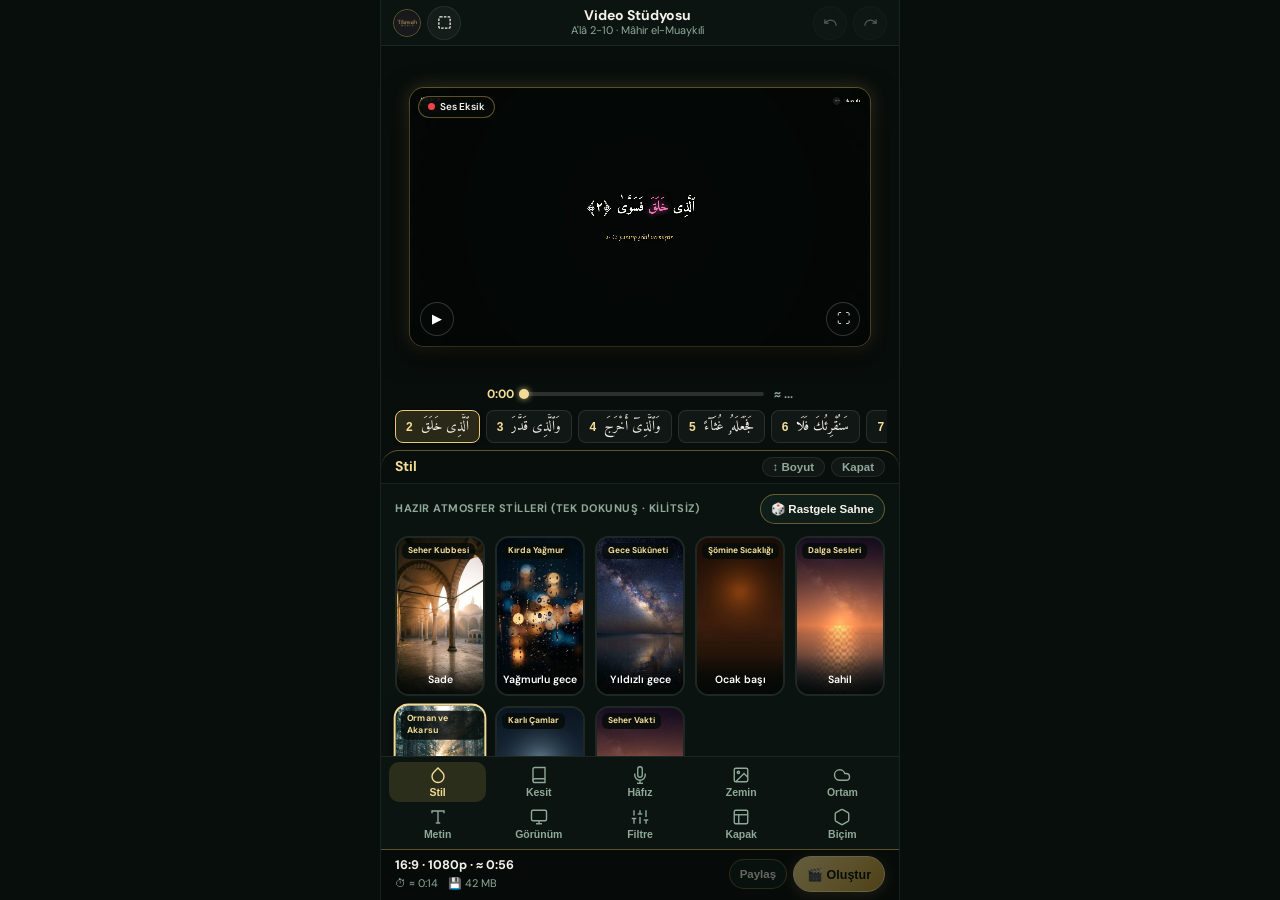
==== commit 17ab0980: "Add files via upload" ====
--- a/index.html
+++ b/index.html
@@ -7,14 +7,14 @@
   <meta name="apple-mobile-web-app-capable" content="yes" />
   <meta name="apple-mobile-web-app-status-bar-style" content="black-translucent" />
   <meta name="apple-mobile-web-app-title" content="Tilawah World" />
-  <meta name="description" content="Tilawah World · Profesyonel Kur'ân-ı Kerîm Tilâvet ve Sosyal Medya Video Stüdyosu" />
+  <meta name="description" content="Tilawah World v4 · Sebat Hibrit Kur'ân-ı Kerîm Tilâvet ve Video Stüdyosu" />
   <title>Tilawah World · Ayet &amp; Video Stüdyosu</title>
   <link rel="manifest" href="manifest.json" />
   <link rel="icon" type="image/png" sizes="192x192" href="icons/icon-192.png" />
   <link rel="apple-touch-icon" sizes="180x180" href="icons/icon-180.png" />
   <link rel="preconnect" href="https://fonts.googleapis.com" />
   <link rel="preconnect" href="https://fonts.gstatic.com" crossorigin />
-  <link href="https://fonts.googleapis.com/css2?family=Amiri:ital,wght@0,400;0,700;1,400&family=DM+Sans:wght@400;500;600;700&family=Noto+Naskh+Arabic:wght@400;600;700&family=Noto+Sans:wght@400;500;600;700&family=Scheherazade+New:wght@400;700&family=Source+Sans+3:wght@400;500;600;700&display=swap" rel="stylesheet" />
+  <link href="https://fonts.googleapis.com/css2?family=Amiri:ital,wght@0,400;0,700;1,400&family=Cormorant+Garamond:ital,wght@0,600;1,600&family=DM+Sans:wght@400;500;600;700&family=Noto+Naskh+Arabic:wght@400;600;700&family=Scheherazade+New:wght@400;700&family=Source+Sans+3:wght@400;500;600;700&display=swap" rel="stylesheet" />
   <link rel="stylesheet" href="css/styles.css" />
 </head>
 <body>
@@ -25,590 +25,435 @@
       <img id="splashLogoImg" src="icons/logo.png" alt="Tilawah World" class="splash-logo" />
     </div>
     <div class="splash-bismillah" dir="rtl">بِسْمِ اللَّهِ الرَّحْمَٰنِ الرَّحِيمِ</div>
-    <div class="splash-title">Tilawah World</div>
-    <div class="splash-sub">Ayet &amp; Video Tefekkür Stüdyosu</div>
+    <div style="font-weight:700;font-size:15px;color:var(--text-main);">Tilawah World</div>
   </div>
 
   <div id="appShell" class="app-shell">
     <!-- Service Worker Update Banner -->
     <div id="swUpdateBanner" class="sw-banner">
       <span>Yeni sürüm hazır. Değişiklikleri uygulamak için yenileyin.</span>
-      <button id="btnReloadSw" class="btn btn-gold btn-sm">Yenile</button>
+      <button id="btnReloadSw" type="button" class="btn btn-gold btn-sm">Yenile</button>
     </div>
 
-    <!-- Minimal Top Header -->
+    <!-- Sebat-Style Top Header: Summary in Center + Undo/Redo & Safe-Zone on Right -->
     <header class="top-header">
-      <div class="brand-wrap">
-        <img id="headerLogoImg" src="icons/logo.png" alt="Tilawah World" class="brand-logo" />
-        <div>
-          <div class="brand-title">Tilawah World</div>
-          <span id="statusSubText" class="brand-sub">Ayet &amp; Video Stüdyosu</span>
-        </div>
-      </div>
-      <div class="header-actions">
-        <button id="btnRandomZeminHeader" class="btn btn-sm" title="Rastgele Zemin Seç">
-          🎲 Rastgele
+      <div class="header-left">
+        <img id="headerLogoImg" src="icons/logo.png" alt="Logo" style="width:28px;height:28px;border-radius:50%;border:1px solid var(--border-gold);" />
+        <button id="btnSafeZoneToggle" type="button" class="icon-action-btn" title="Reels Güvenli Alan Rehberi">
+          <svg width="15" height="15" viewBox="0 0 24 24" fill="none" stroke="currentColor" stroke-width="2"><rect x="3" y="3" width="18" height="18" rx="2" stroke-dasharray="4 2"/></svg>
         </button>
-        <button id="btnSafeZoneToggle" class="btn btn-sm" title="Reels/TikTok Güvenli Alan Rehberi">
-          Güvenli Alan
+      </div>
+
+      <div class="header-center">
+        <div class="header-main-title">Video Stüdyosu</div>
+        <div id="headerProjectSummary" class="header-sub-summary">A'lâ 2-10 · Mâhir el-Muaykılî</div>
+      </div>
+
+      <div class="header-right">
+        <button id="btnUndo" type="button" class="icon-action-btn" title="Geri Al (Undo)" disabled>
+          <svg width="15" height="15" viewBox="0 0 24 24" fill="none" stroke="currentColor" stroke-width="2"><path d="M3 7v6h6"/><path d="M21 17a9 9 0 0 0-9-9 9 9 0 0 0-6 2.3L3 13"/></svg>
         </button>
+        <button id="btnRedo" type="button" class="icon-action-btn" title="İleri Al (Redo)" disabled>
+          <svg width="15" height="15" viewBox="0 0 24 24" fill="none" stroke="currentColor" stroke-width="2"><path d="M21 7v6h-6"/><path d="M3 17a9 9 0 0 1 9-9 9 9 0 0 1 6 2.3l3 2.7"/></svg>
+        </button>
       </div>
     </header>
 
     <!-- Always-Visible Top Stage & Canvas Preview -->
-    <main class="stage-area">
-      <div id="canvasWrap" class="canvas-container">
-        <canvas id="studioCanvas" width="720" height="1280"></canvas>
-
-        <!-- Elegant Gold Dotted Safe-Zone Guide -->
+    <main id="stageArea" class="stage-area">
+      <div id="canvasWrap" class="canvas-container ratio-16-9">
+        <canvas id="studioCanvas" width="1920" height="1080"></canvas>
+
+        <!-- Safe-Zone Guide -->
         <div id="safeZoneOverlay" class="safe-zone-overlay">
           <div class="sz-corner-tag">Reels Güvenli Alan</div>
           <div class="sz-top">Üst Profil / Saat Alanı</div>
-          <div class="sz-right">Beğeni &amp; Yorum İkonları</div>
-          <div class="sz-bottom">Açıklama &amp; Ses Bilgisi Alanı (Alt %20)</div>
-        </div>
-
-        <!-- Stage Status Badge with Animated Crescent/Wave/Check -->
+          <div class="sz-right">Beğeni &amp; Yorum</div>
+          <div class="sz-bottom">Açıklama &amp; Ses Bilgisi (Alt %20)</div>
+        </div>
+
+        <!-- Stage Status Pill -->
         <div class="stage-badge">
           <span id="stageSpinner" class="crescent-spinner" style="display:none;"></span>
           <span id="recDot" class="rec-dot"></span>
-          <span id="stageStatusLabel">Önizleme Hazır</span>
-        </div>
+          <span id="stageStatusLabel">Hazır</span>
+        </div>
+
+        <!-- On-Canvas Play & Fullscreen Buttons (Sebat 00:00 style) -->
+        <button id="btnPlayPreview" type="button" class="canvas-corner-btn canvas-play-btn" title="Önizle / Durdur" disabled>
+          <span id="lblPlayBtn">▶</span>
+        </button>
+        <button id="btnFullscreenPreview" type="button" class="canvas-corner-btn canvas-fs-btn" title="Önizlemeyi Büyüt / Küçült">
+          ⛶
+        </button>
 
         <div id="bufferingPill" class="buffering-pill">
           <span class="crescent-spinner"></span>
-          <span>Ses önbelleğe alınıyor, kayıt bekletiliyor...</span>
+          <span>Ses önbelleğe alınıyor...</span>
         </div>
       </div>
     </main>
 
-    <!-- Transport & Primary Studio Actions -->
-    <section class="transport-bar">
-      <div class="timeline-row">
-        <span id="lblCurrentTime" class="tabular-nums">00:00.0</span>
+    <!-- Time Readout + Interactive Ayah Timeline Strip (00:00, 00:27) -->
+    <section class="timeline-section">
+      <div class="time-readout-row tabular-nums">
+        <span id="lblCurrentTime" style="color:var(--gold-bright);">0:00</span>
         <div class="progress-track">
           <div id="progressBarFill" class="progress-fill"></div>
         </div>
-        <span id="lblTotalDuration" class="tabular-nums">Süre ölçülüyor...</span>
-      </div>
-      <div class="controls-row">
-        <button id="btnPlayPreview" class="btn btn-equal" disabled>
-          <span id="lblPlayBtn">▶ Önizle</span>
-        </button>
-        <button id="btnRecordExport" class="btn btn-gold btn-equal" disabled>
-          <span id="lblRecordBtn">● Video Oluştur</span>
-        </button>
-        <button id="btnQuickShare" class="btn btn-icon" title="Son Videoyu Paylaş" disabled>
-          <svg width="18" height="18" viewBox="0 0 24 24" fill="none" stroke="currentColor" stroke-width="2">
-            <path d="M4 12v8a2 2 0 0 0 2 2h12a2 2 0 0 0 2-2v-8"/>
-            <polyline points="16 6 12 2 8 6"/>
-            <line x1="12" y1="2" x2="12" y2="15"/>
-          </svg>
-        </button>
-      </div>
+        <span id="lblTotalDuration" style="color:var(--text-muted);">≈ 0:00</span>
+      </div>
+      <div id="ayahTimelineStrip" class="ayah-timeline-strip" aria-label="Ayet Zaman Şeridi"></div>
     </section>
 
-    <!-- Compact Docked Control Panel (Preview stays visible above!) -->
-    <section id="studioPanel" class="studio-panel" aria-label="Stüdyo Kontrol Paneli">
-      <div class="sheet-drag-handle">
-        <div id="sheetDragPill" class="drag-pill" title="Yüksekliği Değiştir"></div>
-        <div class="sheet-header-row">
-          <span id="sheetTitleText" class="sheet-title">Ayet, Hâfız &amp; Favoriler</span>
-          <div class="panel-header-controls">
-            <div class="mode-switch-pill" title="Basit / Gelişmiş Görünüm">
-              <button id="btnModeSimple" type="button" class="mode-switch-btn active">Basit</button>
-              <button id="btnModeAdvanced" type="button" class="mode-switch-btn">Gelişmiş</button>
-            </div>
-            <button id="btnTogglePanelCollapse" type="button" class="sheet-collapse-btn">Küçült ▾</button>
-          </div>
+    <!-- Compact Docked Tool Panel (Preview stays visible on top!) -->
+    <section id="studioPanel" class="studio-panel" aria-label="Araç Ayarları Paneli">
+      <div class="sheet-header-bar">
+        <span id="sheetTitleText" class="sheet-title">Stil</span>
+        <div class="sheet-header-actions">
+          <button id="btnExpandSheet" type="button" class="sheet-close-btn" title="Paneli Genişlet / Daralt">↕ Boyut</button>
+          <button id="btnCloseSheet" type="button" class="sheet-close-btn">Kapat</button>
         </div>
       </div>
 
       <div class="sheet-body">
-        <!-- TAB 1: AYET & HAFIZ -->
-        <div id="pane-ayet" class="tab-pane active">
+        <!-- 1. STİL (00:02–00:04: Sade, Yağmurlu gece, Yıldızlı gece, Ocak başı, Sahil, Dere kenarı, Kış, Ufuk) -->
+        <div id="pane-stil" class="tab-pane active">
+          <div class="field-label">
+            <span>Hazır Atmosfer Stilleri (Tek Dokunuş · Kilitsiz)</span>
+            <button id="btnRandomZeminHeader" type="button" class="btn btn-sm">🎲 Rastgele Sahne</button>
+          </div>
+          <div id="stylePresetGrid" class="zemin-grid"></div>
+        </div>
+
+        <!-- 2. KESİT (00:07, 00:16–00:26: Sûre / Baştan / Sona + Süre Çubuğu + Bilinen Kesitler) -->
+        <div id="pane-kesit" class="tab-pane">
+          <div id="btnJumpToHafizFromKesit" class="sebat-list-item" style="background:var(--bg-card);border:1px solid var(--border);">
+            <div>
+              <div style="font-size:11px;color:var(--text-muted);">Hâfız</div>
+              <div id="lblCurrentReciterInKesit" class="sebat-item-title">Mâhir el-Muaykılî</div>
+            </div>
+            <span style="color:var(--gold-light);font-weight:700;">›</span>
+          </div>
+
+          <div class="field-label">
+            <span>Âyet Aralığı Seçimi</span>
+            <button id="btnAddCurrentToFavorites" type="button" class="btn btn-sm">+ Kesitlere Ekle</button>
+          </div>
+          <div class="grid-3">
+            <div class="field-group">
+              <label class="field-label" for="selSurah">Sûre</label>
+              <select id="selSurah" class="select-box"></select>
+            </div>
+            <div class="field-group">
+              <label class="field-label" for="selAyahStart">Baştan</label>
+              <select id="selAyahStart" class="select-box tabular-nums"></select>
+            </div>
+            <div class="field-group">
+              <label class="field-label" for="selAyahEnd">Sona</label>
+              <select id="selAyahEnd" class="select-box tabular-nums"></select>
+            </div>
+          </div>
+
+          <!-- Kesit Süre Barı (≈ 0:58 ━━━─── 10:00) -->
+          <div class="glass-card">
+            <div style="display:flex;align-items:center;justify-content:space-between;gap:10px;" class="tabular-nums">
+              <span style="font-size:12px;color:var(--text-muted);">Süre</span>
+              <strong id="lblKesitDuration" style="color:var(--gold-bright);font-size:13px;">≈ 0:58</strong>
+              <div style="flex:1;height:5px;background:rgba(255,255,255,0.12);border-radius:999px;overflow:hidden;">
+                <div id="kesitDurationFill" style="height:100%;width:12%;background:var(--gold-light);border-radius:999px;"></div>
+              </div>
+              <span style="font-size:11px;color:var(--text-muted);">10:00</span>
+            </div>
+            <div id="lblAudioReadyState" style="font-size:11.5px;color:var(--text-muted);">Ses hazırlanıyor...</div>
+            <div id="ayahAudioErrorBox" style="display:none;flex-direction:column;gap:6px;">
+              <div id="ayahAudioFailList" style="font-size:11px;color:#FCA5A5;"></div>
+              <div class="grid-2">
+                <button id="btnRetryFailedAudio" type="button" class="btn btn-sm">🔄 Tekrar Dene</button>
+                <button id="btnContinueTextOnly" type="button" class="btn btn-gold btn-sm">📜 Sadece Metin İle Devam</button>
+              </div>
+            </div>
+          </div>
+
+          <div class="field-label" style="margin-top:4px;">Bilinen Kesitler</div>
+          <div id="knownExcerptsList" class="sebat-list"></div>
+        </div>
+
+        <!-- 3. HÂFIZ (00:08–00:15: Alfabetik Liste + Kelime kelime vurgu / Mescid-i Harâm imamı etiketleri) -->
+        <div id="pane-hafiz" class="tab-pane">
+          <input id="inpReciterSearch" type="search" class="input-box" placeholder="Hâfız veya özellik ara (kelime kelime vurgu, Harâm imamı...)" />
+          <div id="reciterFullList" class="sebat-list"></div>
+        </div>
+
+        <!-- 4. ZEMİN (00:37–01:14: Kategoriler + Grid + HAREKET: Durgun / Yaklaş / Uzaklaş / Kaydır) -->
+        <div id="pane-zemin" class="tab-pane">
+          <div style="display:flex;gap:6px;align-items:center;">
+            <input id="inpZeminSearch" type="search" class="input-box" placeholder="Zemin ara veya Pexels'te bul..." />
+            <button id="btnSearchPexels" type="button" class="btn btn-sm">🌐 Pexels</button>
+            <label for="inpGalleryUpload" class="btn btn-gold btn-sm" style="cursor:pointer;">
+              + Yükle
+              <input id="inpGalleryUpload" type="file" accept="image/jpeg,image/png,image/webp,video/mp4,video/webm,video/quicktime" multiple style="display:none;" />
+            </label>
+          </div>
+
+          <div id="pexelsKeyPromptBox" class="glass-card" style="display:none;">
+            <div style="font-size:11px;color:var(--text-muted);">Ücretsiz Pexels API anahtarınızı girerek binlerce dikey stok video arayabilirsiniz:</div>
+            <div style="display:flex;gap:6px;">
+              <input id="inpPexelsKeyInline" type="password" class="input-box" placeholder="Pexels API Anahtarı..." />
+              <button id="btnSavePexelsKeyInline" type="button" class="btn btn-gold btn-sm">Kaydet</button>
+            </div>
+          </div>
+
+          <div id="zeminCategoryBar" class="chip-scroll"></div>
+          <div id="zeminGrid" class="zemin-grid"></div>
+
+          <!-- Sebat HAREKET Seçici (00:43: Durgun · Yaklaş · Uzaklaş · Kaydır) -->
+          <div class="glass-card">
+            <div class="field-label">Hareket (Fotoğraf &amp; Sahne Akışı)</div>
+            <div id="photoMotionGroup" class="sebat-option-row">
+              <button type="button" class="sebat-opt-btn" data-motion="still">Durgun</button>
+              <button type="button" class="sebat-opt-btn" data-motion="zoom_in">Yaklaş</button>
+              <button type="button" class="sebat-opt-btn" data-motion="zoom_out">Uzaklaş</button>
+              <button type="button" class="sebat-opt-btn active" data-motion="pan">Kaydır</button>
+            </div>
+          </div>
+        </div>
+
+        <!-- 5. ORTAM (01:17–01:24: Okuyucu Ses + 10 Ortam Sesi + Hazır Kombinasyonlar) -->
+        <div id="pane-ortam" class="tab-pane">
+          <div class="glass-card">
+            <div class="field-label">
+              <span>Okuyucu (Hâfız Sesi)</span>
+              <span id="valReciterVol" class="field-val">%100</span>
+            </div>
+            <div style="display:flex;align-items:center;gap:10px;">
+              <span style="font-size:14px;">🔈</span>
+              <input id="rngReciterVol" type="range" min="10" max="100" value="100" />
+              <span style="font-size:14px;">🔊</span>
+            </div>
+          </div>
+
+          <div class="glass-card">
+            <div class="field-label">
+              <span>Ortam Ses Seviyesi</span>
+              <span id="valAmbientVol" class="field-val">%20</span>
+            </div>
+            <div style="display:flex;align-items:center;gap:10px;">
+              <span style="font-size:14px;">🔈</span>
+              <input id="rngAmbientVol" type="range" min="0" max="80" value="20" />
+              <span style="font-size:14px;">🔊</span>
+            </div>
+          </div>
+
+          <div class="field-label">Ortam Sesleri (Tamamı Açık)</div>
+          <div id="ambientSoundList" class="sebat-list"></div>
+
+          <div class="glass-card">
+            <div class="field-label">
+              <span>Arka Plan Video Sesi (Kendi Videolarınız İçin)</span>
+              <span id="valBgVideoVol" class="field-val">%0</span>
+            </div>
+            <input id="rngBgVideoVol" type="range" min="0" max="100" value="0" />
+          </div>
+        </div>
+
+        <!-- 6. METİN (01:26–01:33: Meal Yazısı, Renk Daireleri, Okunaklılık, Konum) -->
+        <div id="pane-metin" class="tab-pane">
           <div class="field-group">
+            <div class="field-label">Meal Yazısı Stili</div>
+            <div id="mealStyleGroup" class="sebat-option-row">
+              <button type="button" class="sebat-opt-btn" data-mstyle="sade">Sade</button>
+              <button type="button" class="sebat-opt-btn" data-mstyle="kitap">Kitap</button>
+              <button type="button" class="sebat-opt-btn" data-mstyle="klasik">Klasik</button>
+              <button type="button" class="sebat-opt-btn" data-mstyle="italik">İtalik</button>
+              <button type="button" class="sebat-opt-btn active" data-mstyle="zarif">Zarif</button>
+              <button type="button" class="sebat-opt-btn" data-mstyle="edebi">Edebî</button>
+            </div>
+          </div>
+
+          <div class="field-group">
+            <div class="field-label">Arapça Hat Seçimi</div>
+            <div id="arabicFontGroup" class="sebat-option-row">
+              <button type="button" class="sebat-opt-btn active" data-afont="Amiri">Mushaf (Amiri)</button>
+              <button type="button" class="sebat-opt-btn" data-afont="Scheherazade New">Harekeli Hat</button>
+              <button type="button" class="sebat-opt-btn" data-afont="Noto Naskh Arabic">Modern Nesih</button>
+            </div>
+          </div>
+
+          <div class="glass-card">
             <div class="field-label">
-              <span>Hızlı Ayet Listesi &amp; Favorilerim</span>
-              <button id="btnAddCurrentToFavorites" type="button" class="btn btn-sm">+ Favorilere Ekle</button>
-            </div>
-            <div id="favoriteAyahChips" class="chip-scroll"></div>
-          </div>
-
-          <div class="field-group">
-            <label class="field-label" for="selSurah">Sûre Seçimi (114 Sûre · Harekeli Mushaf)</label>
-            <select id="selSurah" class="select-box"></select>
+              <span>Arapça Rengi</span>
+              <span id="lblArabicColorName" class="field-val">Fildişi</span>
+            </div>
+            <div id="arabicSwatchRow" class="swatch-row"></div>
+
+            <div class="field-label" style="margin-top:4px;">
+              <span>Meal Rengi</span>
+              <span id="lblMealColorName" class="field-val">Zer</span>
+            </div>
+            <div id="mealSwatchRow" class="swatch-row"></div>
+          </div>
+
+          <div class="grid-2">
+            <div class="glass-card">
+              <div class="field-label">Okunaklılık</div>
+              <div id="readabilityGroup" class="sebat-option-row">
+                <button type="button" class="sebat-opt-btn" data-read="shadow">Gölge</button>
+                <button type="button" class="sebat-opt-btn" data-read="outline">Kontur</button>
+                <button type="button" class="sebat-opt-btn" data-read="box">Kutu</button>
+                <button type="button" class="sebat-opt-btn active" data-read="plain">Yalın</button>
+              </div>
+            </div>
+            <div class="glass-card">
+              <div class="field-label">Konum</div>
+              <div id="textPositionGroup" class="sebat-option-row">
+                <button type="button" class="sebat-opt-btn" data-pos="top">Üst</button>
+                <button type="button" class="sebat-opt-btn active" data-pos="center">Orta</button>
+                <button type="button" class="sebat-opt-btn" data-pos="bottom">Alt</button>
+              </div>
+            </div>
           </div>
 
           <div class="grid-2">
             <div class="field-group">
-              <label class="field-label" for="selAyahStart">Başlangıç Ayeti</label>
-              <select id="selAyahStart" class="select-box tabular-nums"></select>
+              <label class="field-label" for="rngArabicSize">
+                <span>Arapça Boyutu</span>
+                <span id="valArabicSize" class="field-val">44 px</span>
+              </label>
+              <input id="rngArabicSize" type="range" min="26" max="68" value="44" />
             </div>
             <div class="field-group">
-              <label class="field-label" for="selAyahEnd">Bitiş Ayeti</label>
-              <select id="selAyahEnd" class="select-box tabular-nums"></select>
-            </div>
-          </div>
-
+              <label class="field-label" for="rngMealSize">
+                <span>Meal Boyutu</span>
+                <span id="valMealSize" class="field-val">22 px</span>
+              </label>
+              <input id="rngMealSize" type="range" min="14" max="36" value="22" />
+            </div>
+          </div>
+        </div>
+
+        <!-- 7. GÖRÜNÜM (01:35–01:54: Gösterim, Meal Kaynağı, Vurgulu Geçiş, Köşe Yazısı) -->
+        <div id="pane-gorunum" class="tab-pane">
+          <div class="glass-card">
+            <div class="field-label">Gösterim</div>
+            <div id="displayModeGroup" class="sebat-option-row">
+              <button type="button" class="sebat-opt-btn active" data-disp="tr">Arapça ve meal</button>
+              <button type="button" class="sebat-opt-btn" data-disp="none">Yalnız Arapça</button>
+              <button type="button" class="sebat-opt-btn" data-disp="meal_only">Yalnız meal</button>
+              <button type="button" class="sebat-opt-btn" data-disp="blank">Yazısız</button>
+              <button type="button" class="sebat-opt-btn" data-disp="both">TR + İngilizce</button>
+            </div>
+          </div>
+
+          <div class="glass-card">
+            <div class="field-label">Meal Kaynağı</div>
+            <div id="mealEditionGroup" class="sebat-option-row">
+              <button type="button" class="sebat-opt-btn active" data-ed="tr.diyanet">Diyanet İşleri</button>
+              <button type="button" class="sebat-opt-btn" data-ed="tr.yazir">Elmalılı Hamdi Yazır</button>
+              <button type="button" class="sebat-opt-btn" data-ed="tr.vakfi">Diyanet Vakfı</button>
+            </div>
+          </div>
+
+          <div class="glass-card">
+            <div class="field-label">Âyet ve Meal Geçişi</div>
+            <div id="transitionGroup" class="sebat-option-row">
+              <button type="button" class="sebat-opt-btn active" data-trans="word_highlight">Vurgulu (Kelime Kelime)</button>
+              <button type="button" class="sebat-opt-btn" data-trans="fade">Belirerek</button>
+              <button type="button" class="sebat-opt-btn" data-trans="soft">Yumuşak</button>
+              <button type="button" class="sebat-opt-btn" data-trans="slide">Süzülme</button>
+            </div>
+          </div>
+
+          <div class="glass-card">
+            <div class="field-label">Köşe Yazısı (Sol Üst Bilgi Rozeti)</div>
+            <label class="toggle-row">
+              <span>Sûre</span>
+              <input id="chkCornerSurah" type="checkbox" class="sebat-switch" checked />
+            </label>
+            <label class="toggle-row">
+              <span>Âyetler</span>
+              <input id="chkCornerAyahs" type="checkbox" class="sebat-switch" checked />
+            </label>
+            <label class="toggle-row">
+              <span>Hâfız</span>
+              <input id="chkCornerReciter" type="checkbox" class="sebat-switch" checked />
+            </label>
+          </div>
+        </div>
+
+        <!-- 8. FİLTRE (01:56–02:01: Parlaklık, Sıcaklık, Karartma, Bulanıklık, Sinema Şeridi) -->
+        <div id="pane-filtre" class="tab-pane">
           <div class="field-group">
-            <label class="field-label" for="selReciter">Hâfız (Doğrulanmış EveryAyah Klasörü)</label>
-            <select id="selReciter" class="select-box"></select>
-          </div>
-
-          <div class="grid-2">
-            <div class="field-group">
-              <label class="field-label" for="selSubtitleMode">Meal / Altyazı Modu</label>
-              <select id="selSubtitleMode" class="select-box">
-                <option value="tr">Arapça + Türkçe Meal</option>
-                <option value="en">Arapça + İngilizce Meal</option>
-                <option value="both">Üçlü (Arapça + TR + EN)</option>
-                <option value="none">Sadece Arapça</option>
-              </select>
-            </div>
-            <div class="field-group">
-              <label class="field-label" for="selBismillahMode">Besmele Davranışı</label>
-              <select id="selBismillahMode" class="select-box">
-                <option value="separate">1. Ayette Üstte Göster</option>
-                <option value="first_only">Sadece İlk Karede Göster</option>
-                <option value="strip">Besmeleyi Gizle</option>
-              </select>
-            </div>
-          </div>
-
-          <!-- Per-Ayah Audio Status & Error Recovery Box -->
-          <div id="ayahAudioLoadingBox" class="audio-status-box">
-            <div class="field-label">
-              <span>Gerçek Ses &amp; Süre Durumu</span>
-              <span id="lblAudioReadyState" class="field-val">Hazırlanıyor...</span>
-            </div>
-            <div id="ayahAudioErrorBox" style="display:none;flex-direction:column;gap:8px;">
-              <div id="ayahAudioFailList" class="ayah-fail-list"></div>
-              <div class="grid-2">
-                <button id="btnRetryFailedAudio" type="button" class="btn btn-sm">🔄 Sesleri Tekrar Dene</button>
-                <button id="btnContinueTextOnly" type="button" class="btn btn-gold btn-sm">📜 Sadece Metin İle Devam Et</button>
-              </div>
-            </div>
-          </div>
-        </div>
-
-        <!-- TAB 2: ZEMİN (ARKA PLAN) & EFEKTLER -->
-        <div id="pane-zemin" class="tab-pane">
-          <div class="my-gallery-banner">
-            <div>
-              <strong style="color:var(--gold-bright);font-size:12.5px;">Kişisel Medya Galerim &amp; Stok Arama</strong>
-              <div id="lblGalleryCount" style="font-size:11px;color:var(--text-muted);">0 kişisel medya kayıtlı</div>
-            </div>
-            <div style="display:flex;gap:6px;">
-              <button id="btnRandomZeminTab" type="button" class="btn btn-sm">🎲 Rastgele</button>
-              <label for="inpGalleryUpload" class="btn btn-gold btn-sm" style="cursor:pointer;">
-                + Galerim'e Ekle
-                <input id="inpGalleryUpload" type="file" accept="image/jpeg,image/png,image/webp,video/mp4,video/webm,video/quicktime" multiple style="display:none;" />
-              </label>
-            </div>
-          </div>
-
-          <div style="display:flex;gap:8px;">
-            <input id="inpZeminSearch" type="search" class="input-box" placeholder="Zemin ara veya Pexels'te dikey video bul (yağmur, cami, doğa...)" />
-            <button id="btnSearchPexels" type="button" class="btn btn-sm" title="Pexels Stok Foto & Dikey Video Ara">🌐 Pexels Ara</button>
-          </div>
-
-          <div id="pexelsKeyPromptBox" class="glass-card" style="display:none;">
-            <div style="font-size:11.5px;color:var(--text-muted);">
-              Ücretsiz Pexels API anahtarınızı girerek uygulama içinden binlerce lisanslı dikey 1080p video ve fotoğraf arayabilirsiniz:
-            </div>
-            <div style="display:flex;gap:8px;">
-              <input id="inpPexelsKeyInline" type="password" class="input-box" placeholder="Pexels API Anahtarı..." />
-              <button id="btnSavePexelsKeyInline" type="button" class="btn btn-gold btn-sm">Kaydet &amp; Ara</button>
-            </div>
-          </div>
-
-          <div id="zeminCategoryBar" class="chip-scroll"></div>
-          <div id="zeminGrid" class="zemin-grid"></div>
-
-          <div id="galleryManageBar" style="display:none;justify-content:space-between;align-items:center;gap:8px;">
-            <span style="font-size:11.5px;color:var(--text-muted);">Yüklediğiniz medyalar cihazınızda IndexedDB'de saklanır.</span>
-            <button id="btnClearGallery" type="button" class="btn btn-danger btn-sm">Tüm Galerim'i Temizle</button>
-          </div>
-
-          <div class="grid-2">
-            <div class="field-group">
-              <label class="field-label" for="rngBgDim">
-                <span>Karartma (Kontrast)</span>
-                <span id="valBgDim" class="field-val">%40</span>
-              </label>
-              <input id="rngBgDim" type="range" min="0" max="85" value="40" />
-              <label style="font-size:11px;color:var(--text-muted);display:flex;align-items:center;gap:6px;cursor:pointer;">
-                <input id="chkLockBgDim" type="checkbox" checked />
-                Zemin değişince karartma ayarımı koru
-              </label>
-            </div>
-            <div class="field-group">
-              <label class="field-label" for="selVisualEffect">Görsel Atmosfer Efekti</label>
+            <label class="field-label" for="rngBrightnessOffset">
+              <span>Parlaklık</span>
+              <span id="valBrightnessOffset" class="field-val">+5</span>
+            </label>
+            <input id="rngBrightnessOffset" type="range" min="-50" max="50" value="5" />
+          </div>
+
+          <div class="field-group">
+            <label class="field-label" for="rngBgWarmth">
+              <span>Sıcaklık (Soğuk / Kehribar)</span>
+              <span id="valBgWarmth" class="field-val">0</span>
+            </label>
+            <input id="rngBgWarmth" type="range" min="-50" max="50" value="0" />
+          </div>
+
+          <div class="field-group">
+            <label class="field-label" for="rngBgDim">
+              <span>Karartma</span>
+              <span id="valBgDim" class="field-val">%50</span>
+            </label>
+            <input id="rngBgDim" type="range" min="0" max="85" value="50" />
+          </div>
+
+          <div class="field-group">
+            <label class="field-label" for="rngBgBlur">
+              <span>Bulanıklık</span>
+              <span id="valBgBlur" class="field-val">%0</span>
+            </label>
+            <input id="rngBgBlur" type="range" min="0" max="20" value="0" />
+          </div>
+
+          <div class="glass-card">
+            <label class="toggle-row">
+              <span>Sinema şeridi (Üst / Alt Siyah Bant)</span>
+              <input id="chkCinemaBars" type="checkbox" class="sebat-switch" />
+            </label>
+            <div class="field-group" style="margin-top:4px;">
+              <label class="field-label" for="selVisualEffect">Parçacık Efekti</label>
               <select id="selVisualEffect" class="select-box">
-                <option value="none">Yok (Sadece Sahne)</option>
+                <option value="none">Yok</option>
                 <option value="rain">Yağmur Damlaları</option>
                 <option value="snow">Kar Yağışı</option>
                 <option value="dust">Altın Toz Zerrecikleri</option>
-                <option value="sparks">Kıvılcım Parıltısı</option>
+                <option value="sparks">Ocak Kıvılcımı</option>
                 <option value="stars">Yıldız Parıltısı</option>
               </select>
             </div>
           </div>
-
-          <!-- Advanced Background Controls (Visible in Gelişmiş Mode) -->
-          <div class="grid-2 adv-only">
-            <div class="field-group">
-              <label class="field-label" for="rngEffectIntensity">
-                <span>Efekt Yoğunluğu</span>
-                <span id="valEffectIntensity" class="field-val">%50</span>
-              </label>
-              <input id="rngEffectIntensity" type="range" min="10" max="100" value="50" />
-            </div>
-            <div class="field-group">
-              <label class="field-label" for="selVignette">Sinematik Kenar Karartma (Vignette)</label>
-              <select id="selVignette" class="select-box">
-                <option value="on" selected>Açık (Sinematik)</option>
-                <option value="off">Kapalı</option>
-              </select>
-            </div>
-          </div>
-
-          <div class="grid-2 adv-only">
-            <div class="field-group">
-              <label class="field-label" for="rngBgBlur">
-                <span>Bulanıklık (iOS Safari Uyumlu)</span>
-                <span id="valBgBlur" class="field-val">0 px</span>
-              </label>
-              <input id="rngBgBlur" type="range" min="0" max="20" value="0" />
-            </div>
-            <div class="field-group">
-              <label class="field-label" for="rngBgBrightness">
-                <span>Parlaklık</span>
-                <span id="valBgBrightness" class="field-val">%100</span>
-              </label>
-              <input id="rngBgBrightness" type="range" min="50" max="150" value="100" />
-            </div>
-          </div>
-
-          <div class="grid-3 adv-only">
-            <div class="field-group">
-              <label class="field-label" for="rngBgZoom">
-                <span>Zoom</span>
-                <span id="valBgZoom" class="field-val">1.00x</span>
-              </label>
-              <input id="rngBgZoom" type="range" min="100" max="220" value="100" />
-            </div>
-            <div class="field-group">
-              <label class="field-label" for="rngBgPanX">
-                <span>Yatay (X)</span>
-                <span id="valBgPanX" class="field-val">0%</span>
-              </label>
-              <input id="rngBgPanX" type="range" min="-50" max="50" value="0" />
-            </div>
-            <div class="field-group">
-              <label class="field-label" for="rngBgPanY">
-                <span>Dikey (Y)</span>
-                <span id="valBgPanY" class="field-val">0%</span>
-              </label>
-              <input id="rngBgPanY" type="range" min="-50" max="50" value="0" />
-            </div>
-          </div>
-
-          <div class="grid-2 adv-only">
-            <div class="field-group">
-              <label class="field-label" for="selKenBurns">Fotoğrafta Yavaş Hareket</label>
-              <select id="selKenBurns" class="select-box">
-                <option value="off">Kapalı (Sabit)</option>
-                <option value="on">Açık (Ken Burns Zoom)</option>
-              </select>
-            </div>
-            <div class="field-group">
-              <label class="field-label" for="selVideoAudioMode">Zemin Videosu Sesi</label>
-              <select id="selVideoAudioMode" class="select-box">
-                <option value="muted">Sessiz (Varsayılan)</option>
-                <option value="unmuted">Açık (Kayda Dahil Et)</option>
-              </select>
-            </div>
-          </div>
-
-          <div id="videoTrimBox" class="grid-2 adv-only" style="display:none;">
-            <div class="field-group">
-              <label class="field-label" for="inpVideoTrimStart">Video Başlangıç (sn)</label>
-              <input id="inpVideoTrimStart" type="number" min="0" step="0.5" value="0" class="input-box" />
-            </div>
-            <div class="field-group">
-              <label class="field-label" for="inpVideoTrimEnd">Video Bitiş (0 = Sonuna Kadar)</label>
-              <input id="inpVideoTrimEnd" type="number" min="0" step="0.5" value="0" class="input-box" />
-            </div>
-          </div>
-
-          <div class="field-group adv-only">
-            <label class="field-label" for="inpDirectMediaUrl">Doğrudan Medya Bağlantısı (.mp4, .webm, .jpg, .png)</label>
-            <div style="display:flex;gap:8px;">
-              <input id="inpDirectMediaUrl" type="url" class="input-box" placeholder="https://ornek.com/dikey-video.mp4" />
-              <button id="btnLoadDirectUrl" type="button" class="btn btn-sm">İndir &amp; Seç</button>
-            </div>
-          </div>
-        </div>
-
-        <!-- TAB 3: YAZI, HAT & LOGO -->
-        <div id="pane-yazi" class="tab-pane">
-          <div class="field-group">
-            <label class="field-label">Arapça Hat Seçimi (Canlı Önizlemeli)</label>
-            <div id="arabicFontCards" class="grid-3">
-              <div class="mini-preview-card active" data-font="Amiri">
-                <span style="font-size:11px;color:var(--text-muted);">Klasik Mushaf (Amiri)</span>
-                <span style="font-family:'Amiri',serif;font-size:19px;color:var(--gold-bright);" dir="rtl">بِسْمِ اللَّهِ</span>
-              </div>
-              <div class="mini-preview-card" data-font="Scheherazade New">
-                <span style="font-size:11px;color:var(--text-muted);">Harekeli Hat</span>
-                <span style="font-family:'Scheherazade New',serif;font-size:19px;color:var(--gold-bright);" dir="rtl">بِسْمِ اللَّهِ</span>
-              </div>
-              <div class="mini-preview-card" data-font="Noto Naskh Arabic">
-                <span style="font-size:11px;color:var(--text-muted);">Modern Nesih</span>
-                <span style="font-family:'Noto Naskh Arabic',serif;font-size:18px;color:var(--gold-bright);" dir="rtl">بِسْمِ اللَّهِ</span>
-              </div>
-            </div>
-          </div>
-
-          <div class="grid-2">
-            <div class="field-group">
-              <label class="field-label" for="rngArabicSize">
-                <span>Arapça Font Boyutu</span>
-                <span id="valArabicSize" class="field-val">42 px</span>
-              </label>
-              <input id="rngArabicSize" type="range" min="26" max="68" value="42" />
-            </div>
-            <div class="field-group">
-              <label class="field-label" for="rngMealSize">
-                <span>Meal Font Boyutu</span>
-                <span id="valMealSize" class="field-val">22 px</span>
-              </label>
-              <input id="rngMealSize" type="range" min="14" max="36" value="22" />
-            </div>
-          </div>
-
-          <div class="grid-2">
-            <div class="field-group">
-              <label class="field-label" for="selTextBackdrop">Okunurluk Arka Plan Şeridi</label>
-              <select id="selTextBackdrop" class="select-box">
-                <option value="auto" selected>Otomatik (Açık Zeminde Göster)</option>
-                <option value="bar">Her Zaman Göster (Yarı Saydam Bar)</option>
-                <option value="none">Kapalı</option>
-              </select>
-            </div>
-            <div class="field-group">
-              <label class="field-label" for="selTransitionMode">Ayet Geçiş Animasyonu</label>
-              <select id="selTransitionMode" class="select-box">
-                <option value="slide" selected>Yumuşak Yukarı Kayma + Belirme</option>
-                <option value="fade">Yumuşak Belirme (Fade)</option>
-                <option value="none">Geçiş Yok (Anında)</option>
-              </select>
-            </div>
-          </div>
-
-          <div class="grid-3 adv-only">
-            <div class="field-group">
-              <label class="field-label" for="selMealFont">Meal Font Ailesi</label>
-              <select id="selMealFont" class="select-box">
-                <option value="DM Sans" selected>DM Sans (Modern)</option>
-                <option value="Source Sans 3">Source Sans 3</option>
-                <option value="Noto Sans">Noto Sans</option>
-              </select>
-            </div>
-            <div class="field-group">
-              <label class="field-label" for="selMealWeight">Meal Kalınlığı</label>
-              <select id="selMealWeight" class="select-box">
-                <option value="400">Normal (400)</option>
-                <option value="500" selected>Orta (500)</option>
-                <option value="600">Yarı Kalın (600)</option>
-              </select>
-            </div>
-            <div class="field-group">
-              <label class="field-label" for="rngArabicLetterSpacing">
-                <span>Arapça Harf Aralığı</span>
-                <span id="valArabicLetterSpacing" class="field-val">0 px</span>
-              </label>
-              <input id="rngArabicLetterSpacing" type="range" min="0" max="4" step="0.5" value="0" />
-            </div>
-          </div>
-
-          <div class="grid-3">
-            <div class="field-group">
-              <label class="field-label" for="inpArabicColor">Arapça Rengi</label>
-              <input id="inpArabicColor" type="color" value="#FFFDF7" class="input-box" style="padding:4px;" />
-            </div>
-            <div class="field-group">
-              <label class="field-label" for="inpMealColor">Meal Rengi</label>
-              <input id="inpMealColor" type="color" value="#E5E0D5" class="input-box" style="padding:4px;" />
-            </div>
-            <div class="field-group">
-              <label class="field-label" for="rngTextShadow">
-                <span>Gölge</span>
-                <span id="valTextShadow" class="field-val">14 px</span>
-              </label>
-              <input id="rngTextShadow" type="range" min="0" max="32" value="14" />
-            </div>
-          </div>
-
-          <div class="grid-3">
-            <div class="field-group">
-              <label class="field-label" for="selLogoPos">Logo Konumu</label>
-              <select id="selLogoPos" class="select-box">
-                <option value="bottom-center" selected>Alt Orta</option>
-                <option value="top-right">Sağ Üst Köşe</option>
-                <option value="top-left">Sol Üst Köşe</option>
-                <option value="floating">Yüzen Koruma</option>
-                <option value="hidden">Gizle</option>
-              </select>
-            </div>
-            <div class="field-group">
-              <label class="field-label" for="rngLogoScale">
-                <span>Logo Boyutu</span>
-                <span id="valLogoScale" class="field-val">%110</span>
-              </label>
-              <input id="rngLogoScale" type="range" min="70" max="180" value="110" />
-            </div>
-            <div class="field-group">
-              <label class="field-label" for="rngLogoOpacity">
-                <span>Opaklık</span>
-                <span id="valLogoOpacity" class="field-val">%92</span>
-              </label>
-              <input id="rngLogoOpacity" type="range" min="20" max="100" value="92" />
-            </div>
-          </div>
-
-          <div class="field-group">
-            <label class="field-label" for="inpWatermarkText">İmza / Kanal Metni</label>
-            <input id="inpWatermarkText" type="text" value="Tilawah World" class="input-box" />
-          </div>
-        </div>
-
-        <!-- TAB 4: SES & ZAMANLAMA -->
-        <div id="pane-ses" class="tab-pane">
-          <div class="field-group">
-            <label class="field-label" for="rngReciterVol">
-              <span>Tilâvet (Hâfız) Ses Seviyesi</span>
-              <span id="valReciterVol" class="field-val">%100</span>
-            </label>
-            <input id="rngReciterVol" type="range" min="10" max="100" value="100" />
-          </div>
-
-          <div class="grid-2">
-            <div class="field-group">
-              <label class="field-label" for="selAmbientType">Ortam (Ambiyans) Sesi</label>
-              <select id="selAmbientType" class="select-box">
-                <option value="none" selected>Kapalı (Sadece Tilâvet)</option>
-                <option value="rain">Hafif Rahmet Yağmuru (Gerçek Ses)</option>
-                <option value="wind">Gece Esintisi (Gerçek Ses)</option>
-                <option value="ney">Tefekkür Frekansı (Derin Huzur Tonu)</option>
-              </select>
-            </div>
-            <div class="field-group">
-              <label class="field-label" for="rngAmbientVol">
-                <span>Ambiyans Ses Düzeyi</span>
-                <span id="valAmbientVol" class="field-val">%18</span>
-              </label>
-              <input id="rngAmbientVol" type="range" min="0" max="75" value="18" />
-            </div>
-          </div>
-
-          <div class="grid-2">
-            <div class="field-group">
-              <label class="field-label" for="rngBgVideoVol">
-                <span>Arka Plan Video Sesi (Kayda Girer)</span>
-                <span id="valBgVideoVol" class="field-val">%0</span>
-              </label>
-              <input id="rngBgVideoVol" type="range" min="0" max="100" value="0" />
-            </div>
-            <div class="field-group">
-              <label class="field-label" for="rngGaplessTrim">
-                <span>Ayetler Arası Boşluk Kırpma</span>
-                <span id="valGaplessTrim" class="field-val">0.14 sn</span>
-              </label>
-              <input id="rngGaplessTrim" type="range" min="0" max="35" value="14" />
-            </div>
-          </div>
-
-          <div class="grid-2">
-            <div class="field-group">
-              <label class="field-label" for="selFadeOutEnd">Video Sonunda Yumuşak Kapanış</label>
-              <select id="selFadeOutEnd" class="select-box">
-                <option value="on" selected>Açık (Ses ve Görüntü Yumuşak Kapanır)</option>
-                <option value="off">Kapalı (Anında Bitir)</option>
-              </select>
-            </div>
-            <div class="field-group">
-              <label class="field-label" for="selAudioFailPolicy">Ses Yüklenemezse Davranış</label>
-              <select id="selAudioFailPolicy" class="select-box">
-                <option value="block" selected>Kaydı Engelle ve Uyarı Göster</option>
-                <option value="text_only">Otomatik Sadece Metin İle Devam Et</option>
-              </select>
-            </div>
-          </div>
-        </div>
-
-        <!-- TAB 5: KAPAK TASARIMI -->
+        </div>
+
+        <!-- 9. KAPAK (02:03–02:12: Kapağın Âyeti Daireleri, Sûre Adı Büyük, Videoyla Birlikte Kaydet) -->
         <div id="pane-kapak" class="tab-pane">
-          <div class="field-group">
-            <label class="field-label">Hazır Kapak Şablonları (8 Tasarım)</label>
-            <div id="coverTemplateChips" class="chip-scroll"></div>
-          </div>
-
-          <div class="grid-2">
-            <div class="field-group">
-              <label class="field-label" for="selCoverFirstFrame">Videonun İlk Karesi Yap</label>
-              <select id="selCoverFirstFrame" class="select-box">
-                <option value="off">Hayır (Doğrudan Ayetle Başla)</option>
-                <option value="on">Evet (İlk 1.2 sn Kapak Görünsün)</option>
-              </select>
-            </div>
-            <div class="field-group">
-              <label class="field-label" for="selCoverPreviewMode">Şu An Önizlemede Göster</label>
-              <select id="selCoverPreviewMode" class="select-box">
-                <option value="ayah">Ayet Sahnesini Göster</option>
-                <option value="cover">Kapak Tasarımını Göster</option>
-              </select>
-            </div>
-          </div>
-
-          <div class="grid-2">
-            <div class="field-group">
-              <label class="field-label" for="inpCoverTitle">Kapak Üst Başlığı (Boşsa Otomatik Sûre)</label>
-              <input id="inpCoverTitle" type="text" class="input-box" placeholder="Örn: Kalplere Şifa Tilâvet" />
-            </div>
-            <div class="field-group">
-              <label class="field-label" for="inpCoverSubtitle">Kapak Alt Başlığı (Boşsa Ayet Aralığı)</label>
-              <input id="inpCoverSubtitle" type="text" class="input-box" placeholder="Örn: Duhâ Sûresi · 1-3. Ayetler" />
-            </div>
-          </div>
-
-          <div class="grid-3">
-            <div class="field-group">
-              <label class="field-label" for="selCoverPos">Kapak Konumu</label>
-              <select id="selCoverPos" class="select-box">
-                <option value="center" selected>Tam Orta</option>
-                <option value="upper">Üst Merkez</option>
-                <option value="lower">Alt Merkez</option>
-              </select>
-            </div>
-            <div class="field-group">
-              <label class="field-label" for="rngCoverScale">
-                <span>Yazı Ölçeği</span>
-                <span id="valCoverScale" class="field-val">%100</span>
-              </label>
-              <input id="rngCoverScale" type="range" min="75" max="140" value="100" />
-            </div>
-            <div class="field-group">
-              <label class="field-label" for="selCoverBgOverride">Kapak Zemini</label>
-              <select id="selCoverBgOverride" class="select-box">
-                <option value="same">Video Zeminiyle Aynı</option>
-                <option value="dark_gold">Koyu Altın Mihrap</option>
-                <option value="emerald">Zümrüt Kubbe</option>
-                <option value="midnight">Gece Mavisi</option>
-              </select>
-            </div>
+          <div class="glass-card">
+            <div class="field-label">Kapağın Âyeti (Kesitten Seçin)</div>
+            <div id="coverAyahCircles" class="cover-ayah-circles"></div>
+          </div>
+
+          <div class="glass-card">
+            <label class="toggle-row">
+              <span>Sûre adı büyük (Arapça Hat Başlığı)</span>
+              <input id="chkCoverLargeSurah" type="checkbox" class="sebat-switch" checked />
+            </label>
+            <label class="toggle-row">
+              <span>Videoyla birlikte kaydet (İlk kare)</span>
+              <input id="chkCoverWithVideo" type="checkbox" class="sebat-switch" checked />
+            </label>
+            <label class="toggle-row">
+              <span>Şu an önizlemede kapağı göster</span>
+              <input id="chkPreviewCoverNow" type="checkbox" class="sebat-switch" />
+            </label>
           </div>
 
           <button id="btnDownloadCoverPng" type="button" class="btn btn-gold">
@@ -616,219 +461,169 @@
           </button>
         </div>
 
-        <!-- TAB 6: ÇIKTI (EXPORT) & PAYLAŞIM (16:9 EKLENDİ!) -->
-        <div id="pane-paylas" class="tab-pane">
-          <div class="grid-2">
-            <div class="field-group">
-              <label class="field-label" for="selPlatformRatio">En-Boy Oranı (4 Format)</label>
-              <select id="selPlatformRatio" class="select-box">
-                <option value="9:16" selected>Reels / TikTok / Shorts (9:16 Dikey)</option>
-                <option value="4:5">Instagram Gönderi (4:5 Dikey)</option>
-                <option value="1:1">Kare Gönderi (1:1)</option>
-                <option value="16:9">YouTube / Yatay Video (16:9)</option>
-              </select>
-            </div>
-            <div class="field-group">
-              <label class="field-label" for="selResolution">Çözünürlük Kalitesi</label>
-              <select id="selResolution" class="select-box">
-                <option value="720" selected>HD 720p (Hızlı &amp; Akıcı)</option>
-                <option value="1080">Full HD 1080p (Yüksek Kalite)</option>
-              </select>
-            </div>
-          </div>
-
-          <div class="grid-3 adv-only">
-            <div class="field-group">
-              <label class="field-label" for="selBitrateMbps">Video Bitrate</label>
-              <select id="selBitrateMbps" class="select-box">
-                <option value="4">4 Mbps (Düşük Boyut)</option>
-                <option value="6" selected>6 Mbps (Dengeli)</option>
-                <option value="10">10 Mbps (Stüdyo Kalite)</option>
-              </select>
-            </div>
-            <div class="field-group">
-              <label class="field-label" for="selExportEngine">Kayıt Motoru</label>
-              <select id="selExportEngine" class="select-box">
-                <option value="auto" selected>Otomatik (MP4 Öncelikli)</option>
-                <option value="mediarecorder">MediaRecorder Stüdyo</option>
-                <option value="webcodecs">WebCodecs H.264</option>
-              </select>
-            </div>
-            <div class="field-group">
-              <label class="field-label" for="selFileNameFormat">Dosya Adı Formatı</label>
-              <select id="selFileNameFormat" class="select-box">
-                <option value="surah_ayah" selected>Sûre_Ayet.mp4</option>
-                <option value="date_surah">Tarih_Sûre_Ayet.mp4</option>
-                <option value="reciter_surah">Hâfız_Sûre_Ayet.mp4</option>
-              </select>
-            </div>
-          </div>
-
-          <div id="platformDurationWarning" style="display:none;padding:10px;border-radius:12px;background:rgba(245,158,11,0.12);border:1px solid rgba(245,158,11,0.4);color:var(--gold-bright);font-size:12px;"></div>
+        <!-- 10. BİÇİM & AYARLAR (02:14–02:21: 9:16, 4:5, 1:1, 16:9 + Kalite + İmza + Paylaşım) -->
+        <div id="pane-bicim" class="tab-pane">
+          <div class="field-label">Boyut (En-Boy Oranı)</div>
+          <div id="ratioCardsList" class="sebat-list">
+            <div class="sebat-list-item" data-ratio="9:16">
+              <div>
+                <div class="sebat-item-title">9:16</div>
+                <div class="sebat-item-sub">Reels · Shorts · TikTok · Durum</div>
+              </div>
+              <span class="ratio-dot"></span>
+            </div>
+            <div class="sebat-list-item" data-ratio="4:5">
+              <div>
+                <div class="sebat-item-title">4:5</div>
+                <div class="sebat-item-sub">Instagram · Facebook gönderisi</div>
+              </div>
+              <span class="ratio-dot"></span>
+            </div>
+            <div class="sebat-list-item" data-ratio="1:1">
+              <div>
+                <div class="sebat-item-title">1:1</div>
+                <div class="sebat-item-sub">Kare gönderi · X</div>
+              </div>
+              <span class="ratio-dot"></span>
+            </div>
+            <div class="sebat-list-item active" data-ratio="16:9">
+              <div>
+                <div class="sebat-item-title">16:9</div>
+                <div class="sebat-item-sub">YouTube · Yatay Video · X</div>
+              </div>
+              <span class="ratio-dot">●</span>
+            </div>
+          </div>
+
+          <div class="glass-card">
+            <div class="field-label">Kalite</div>
+            <div id="qualityGroup" class="sebat-option-row">
+              <button type="button" class="sebat-opt-btn" data-res="720">720p</button>
+              <button type="button" class="sebat-opt-btn active" data-res="1080">1080p</button>
+            </div>
+            <div style="font-size:11px;color:var(--text-muted);">720p daha çabuk hazırlanır ve az yer tutar; 1080p daha keskindir.</div>
+          </div>
+
+          <div class="glass-card">
+            <div class="field-label">İmza &amp; Kanal</div>
+            <label class="toggle-row">
+              <span>Sağ üstte imza göster</span>
+              <input id="chkShowSignature" type="checkbox" class="sebat-switch" checked />
+            </label>
+            <input id="inpWatermarkText" type="text" value="Tilawah" class="input-box" placeholder="İmza metni..." />
+          </div>
 
           <div id="exportResultCard" class="export-card">
             <div style="display:flex;justify-content:space-between;align-items:center;">
-              <strong id="lblExportReadyTitle" style="color:var(--gold-bright);display:flex;align-items:center;gap:6px;">
-                <span>✓ Video Hazır</span>
-              </strong>
-              <span id="lblExportMeta" class="tabular-nums" style="font-size:11.5px;color:var(--text-muted);"></span>
+              <strong style="color:var(--gold-bright);">✓ Video Hazır</strong>
+              <span id="lblExportMeta" class="tabular-nums" style="font-size:11px;color:var(--text-muted);"></span>
             </div>
             <div class="grid-2">
-              <button id="btnDownloadExport" type="button" class="btn">Cihaza İndir</button>
-              <button id="btnShareExport" type="button" class="btn btn-gold">Paylaş (Reels/TikTok)</button>
-            </div>
-          </div>
-
-          <div class="field-group">
+              <button id="btnDownloadExport" type="button" class="btn btn-sm">⬇ Cihaza İndir</button>
+              <button id="btnShareExport" type="button" class="btn btn-gold btn-sm">Paylaş</button>
+            </div>
+          </div>
+
+          <div class="glass-card">
             <div class="field-label">
-              <span>Platforma Özel Açıklama &amp; Etiketler</span>
-              <div style="display:flex;gap:6px;align-items:center;">
-                <select id="selCaptionPlatform" class="select-box" style="min-height:30px;padding:2px 8px;font-size:11.5px;width:auto;">
-                  <option value="reels">Instagram Reels</option>
+              <span>Sosyal Medya Açıklaması</span>
+              <div style="display:flex;gap:4px;">
+                <select id="selCaptionPlatform" class="select-box" style="min-height:28px;padding:2px 6px;font-size:11px;width:auto;">
+                  <option value="reels">Reels</option>
                   <option value="tiktok">TikTok</option>
-                  <option value="shorts">YouTube Shorts</option>
-                  <option value="youtube">YouTube Yatay</option>
-                  <option value="whatsapp">WhatsApp Durum</option>
+                  <option value="shorts">Shorts</option>
+                  <option value="youtube">YouTube</option>
+                  <option value="whatsapp">WhatsApp</option>
                 </select>
                 <button id="btnCopyCaption" type="button" class="btn btn-sm">Kopyala</button>
               </div>
             </div>
             <textarea id="txtSocialCaption" class="textarea-box selectable"></textarea>
           </div>
-        </div>
-
-        <!-- TAB 7: KAPSAMLI 7 BÖLÜMLÜ AYARLAR MERKEZİ -->
-        <div id="pane-ayarlar" class="tab-pane">
-          <!-- Ön Ayar (Preset) Kaydet / Yükle Kartı -->
-          <div class="glass-card">
-            <div class="field-label">
-              <strong style="color:var(--gold-bright);">Kişisel Stüdyo Ön Ayarlarım (Presets)</strong>
-            </div>
-            <div style="display:flex;gap:8px;">
-              <input id="inpNewPresetName" type="text" class="input-box" placeholder="Yeni ön ayar adı (örn: Gece Tefekkür)..." />
-              <button id="btnSaveUserPreset" type="button" class="btn btn-gold btn-sm">Kaydet</button>
-            </div>
-            <div style="display:flex;gap:8px;">
-              <select id="selUserPreset" class="select-box"></select>
-              <button id="btnLoadUserPreset" type="button" class="btn btn-sm">Yükle</button>
-            </div>
-          </div>
-
-          <div class="settings-accordion">
-            <!-- A. Genel -->
-            <div class="acc-item open">
-              <button type="button" class="acc-header">
-                <span>A. Genel Tercihler &amp; Tema</span>
-                <span class="acc-chevron">▾</span>
-              </button>
-              <div class="acc-body">
-                <div class="grid-2">
-                  <div class="field-group">
-                    <label class="field-label" for="selUiTheme">Stüdyo Tema Rengi</label>
-                    <select id="selUiTheme" class="select-box">
-                      <option value="emerald" selected>Derin Zümrüt (#08110E)</option>
-                      <option value="gold">Kehribar Altın (#110D07)</option>
-                      <option value="midnight">Gece Mavisi (#070D18)</option>
-                    </select>
-                  </div>
-                  <div class="field-group">
-                    <label class="field-label" for="selUiLang">Arayüz Dili</label>
-                    <select id="selUiLang" class="select-box">
-                      <option value="tr" selected>Türkçe</option>
-                      <option value="en">English (Beta)</option>
-                    </select>
-                  </div>
-                </div>
-                <div class="grid-2">
-                  <label style="font-size:12px;color:var(--text-main);display:flex;align-items:center;gap:8px;cursor:pointer;">
-                    <input id="chkAutoSave" type="checkbox" checked />
-                    Son kullandığım ayarları otomatik kaydet ve açılışta geri yükle
-                  </label>
-                  <label style="font-size:12px;color:var(--text-main);display:flex;align-items:center;gap:8px;cursor:pointer;">
-                    <input id="chkHapticEnabled" type="checkbox" checked />
-                    Dokunmatik titreşim (Haptic) geri bildirimi
-                  </label>
-                </div>
-              </div>
-            </div>
-
-            <!-- B–F Özeti ve Pexels API -->
-            <div class="acc-item">
-              <button type="button" class="acc-header">
-                <span>B–F. Stok Medya (Pexels API) &amp; Kodlayıcı Bilgisi</span>
-                <span class="acc-chevron">▾</span>
-              </button>
-              <div class="acc-body">
-                <div class="field-group">
-                  <label class="field-label" for="inpPexelsApiKey">Pexels API Anahtarı (Ücretsiz Dikey Video Arama)</label>
-                  <input id="inpPexelsApiKey" type="password" class="input-box" placeholder="Pexels API Key..." />
-                </div>
-                <div id="lblMimeDiagnostics" style="font-size:11.5px;color:var(--text-muted);">
-                  Kodlayıcı kontrol ediliyor...
-                </div>
-              </div>
-            </div>
-
-            <!-- G. Veri & Depolama -->
-            <div class="acc-item open">
-              <button type="button" class="acc-header">
-                <span>G. Veri, Çevrimdışı Önbellek &amp; Depolama</span>
-                <span class="acc-chevron">▾</span>
-              </button>
-              <div class="acc-body">
-                <div id="lblStorageStatsSummary" style="font-size:12px;color:var(--gold-bright);">
-                  Depolama durumu hesaplanıyor...
-                </div>
-                <div class="grid-2">
-                  <button id="btnExportSettingsJson" type="button" class="btn btn-sm">⬇ Ayarları Dışa Aktar (.JSON)</button>
-                  <label for="inpImportSettingsJson" class="btn btn-sm" style="cursor:pointer;">
-                    ⬆ Ayarları İçe Aktar (.JSON)
-                    <input id="inpImportSettingsJson" type="file" accept="application/json,.json" style="display:none;" />
-                  </label>
-                </div>
-                <div class="grid-2">
-                  <button id="btnClearGallerySettings" type="button" class="btn btn-danger btn-sm">Tüm Kişisel Medyayı Sil</button>
-                  <button id="btnResetAllSettings" type="button" class="btn btn-danger btn-sm">Varsayılanlara Dön (Sıfırla)</button>
-                </div>
-                <button id="btnTestSwBanner" type="button" class="btn btn-sm">SW Güncelleme Çubuğunu Test Et</button>
-              </div>
-            </div>
+
+          <div class="glass-card">
+            <div class="field-label">Stüdyo Tema, Ön Ayar &amp; Yedekleme</div>
+            <div class="grid-2">
+              <select id="selUiTheme" class="select-box">
+                <option value="emerald">Zümrüt Tema</option>
+                <option value="gold">Sebat Siyah/Altın</option>
+                <option value="midnight">Gece Mavisi</option>
+              </select>
+              <button id="btnResetAllSettings" type="button" class="btn btn-danger btn-sm">Ayarları Sıfırla</button>
+            </div>
+            <div class="grid-2">
+              <button id="btnExportSettingsJson" type="button" class="btn btn-sm">⬇ JSON Dışa Aktar</button>
+              <label for="inpImportSettingsJson" class="btn btn-sm" style="cursor:pointer;">
+                ⬆ JSON İçe Aktar
+                <input id="inpImportSettingsJson" type="file" accept="application/json,.json" style="display:none;" />
+              </label>
+            </div>
+            <div id="lblStorageStatsSummary" style="font-size:11px;color:var(--text-muted);"></div>
           </div>
         </div>
       </div>
     </section>
 
-    <!-- Always-Accessible Bottom Navigation Bar -->
-    <nav class="bottom-nav" aria-label="Stüdyo Sekmeleri">
-      <button type="button" class="nav-tab active" data-tab="ayet">
+    <!-- Sebat 2x5 (10-Tool) Studio Grid (00:05, 01:15) -->
+    <nav class="tool-grid-10" aria-label="Stüdyo Araçları">
+      <button type="button" class="tool-btn active" data-tab="stil">
+        <svg viewBox="0 0 24 24" fill="none" stroke="currentColor"><path d="M12 2.69l5.66 5.66a8 8 0 1 1-11.31 0z"/></svg>
+        <span>Stil</span>
+      </button>
+      <button type="button" class="tool-btn" data-tab="kesit">
         <svg viewBox="0 0 24 24" fill="none" stroke="currentColor"><path d="M4 19.5A2.5 2.5 0 0 1 6.5 17H20"/><path d="M6.5 2H20v20H6.5A2.5 2.5 0 0 1 4 19.5v-15A2.5 2.5 0 0 1 6.5 2z"/></svg>
-        <span>Ayet</span>
-      </button>
-      <button type="button" class="nav-tab" data-tab="zemin">
+        <span>Kesit</span>
+      </button>
+      <button type="button" class="tool-btn" data-tab="hafiz">
+        <svg viewBox="0 0 24 24" fill="none" stroke="currentColor"><path d="M12 1a3 3 0 0 0-3 3v8a3 3 0 0 0 6 0V4a3 3 0 0 0-3-3z"/><path d="M19 10v2a7 7 0 0 1-14 0v-2"/><line x1="12" y1="19" x2="12" y2="23"/><line x1="8" y1="23" x2="16" y2="23"/></svg>
+        <span>Hâfız</span>
+      </button>
+      <button type="button" class="tool-btn" data-tab="zemin">
         <svg viewBox="0 0 24 24" fill="none" stroke="currentColor"><rect x="3" y="3" width="18" height="18" rx="2"/><circle cx="8.5" cy="8.5" r="1.5"/><polyline points="21 15 16 10 5 21"/></svg>
         <span>Zemin</span>
       </button>
-      <button type="button" class="nav-tab" data-tab="yazi">
+      <button type="button" class="tool-btn" data-tab="ortam">
+        <svg viewBox="0 0 24 24" fill="none" stroke="currentColor"><path d="M17.5 19H9a7 7 0 1 1 6.71-9h1.79a4.5 4.5 0 1 1 0 9Z"/></svg>
+        <span>Ortam</span>
+      </button>
+      <button type="button" class="tool-btn" data-tab="metin">
         <svg viewBox="0 0 24 24" fill="none" stroke="currentColor"><polyline points="4 7 4 4 20 4 20 7"/><line x1="9" y1="20" x2="15" y2="20"/><line x1="12" y1="4" x2="12" y2="20"/></svg>
-        <span>Yazı</span>
-      </button>
-      <button type="button" class="nav-tab" data-tab="ses">
-        <svg viewBox="0 0 24 24" fill="none" stroke="currentColor"><polygon points="11 5 6 9 2 9 2 15 6 15 11 19 11 5"/><path d="M19.07 4.93a10 10 0 0 1 0 14.14"/><path d="M15.54 8.46a5 5 0 0 1 0 7.07"/></svg>
-        <span>Ses</span>
-      </button>
-      <button type="button" class="nav-tab" data-tab="kapak">
+        <span>Metin</span>
+      </button>
+      <button type="button" class="tool-btn" data-tab="gorunum">
+        <svg viewBox="0 0 24 24" fill="none" stroke="currentColor"><rect x="2" y="3" width="20" height="14" rx="2"/><line x1="8" y1="21" x2="16" y2="21"/><line x1="12" y1="17" x2="12" y2="21"/></svg>
+        <span>Görünüm</span>
+      </button>
+      <button type="button" class="tool-btn" data-tab="filtre">
+        <svg viewBox="0 0 24 24" fill="none" stroke="currentColor"><line x1="4" y1="21" x2="4" y2="14"/><line x1="4" y1="10" x2="4" y2="3"/><line x1="12" y1="21" x2="12" y2="12"/><line x1="12" y1="8" x2="12" y2="3"/><line x1="20" y1="21" x2="20" y2="16"/><line x1="20" y1="12" x2="20" y2="3"/><line x1="1" y1="14" x2="7" y2="14"/><line x1="9" y1="8" x2="15" y2="8"/><line x1="17" y1="16" x2="23" y2="16"/></svg>
+        <span>Filtre</span>
+      </button>
+      <button type="button" class="tool-btn" data-tab="kapak">
         <svg viewBox="0 0 24 24" fill="none" stroke="currentColor"><rect x="3" y="3" width="18" height="18" rx="2"/><line x1="3" y1="9" x2="21" y2="9"/><line x1="9" y1="21" x2="9" y2="9"/></svg>
         <span>Kapak</span>
       </button>
-      <button type="button" class="nav-tab" data-tab="paylas">
-        <svg viewBox="0 0 24 24" fill="none" stroke="currentColor"><circle cx="18" cy="5" r="3"/><circle cx="6" cy="12" r="3"/><circle cx="18" cy="19" r="3"/><line x1="8.59" y1="13.51" x2="15.42" y2="17.49"/><line x1="15.41" y1="6.51" x2="8.59" y2="10.49"/></svg>
-        <span>Çıktı</span>
-      </button>
-      <button type="button" class="nav-tab" data-tab="ayarlar">
-        <svg viewBox="0 0 24 24" fill="none" stroke="currentColor"><circle cx="12" cy="12" r="3"/><path d="M19.4 15a1.65 1.65 0 0 0 .33 1.82l.06.06a2 2 0 0 1-2.83 2.83l-.06-.06a1.65 1.65 0 0 0-1.82-.33 1.65 1.65 0 0 0-1 1.51V21a2 2 0 0 1-4 0v-.09A1.65 1.65 0 0 0 9 19.4a1.65 1.65 0 0 0-1.82.33l-.06.06a2 2 0 0 1-2.83-2.83l.06-.06a1.65 1.65 0 0 0 .33-1.82 1.65 1.65 0 0 0-1.51-1H3a2 2 0 0 1 0-4h.09A1.65 1.65 0 0 0 4.6 9a1.65 1.65 0 0 0-.33-1.82l-.06-.06a2 2 0 0 1 2.83-2.83l.06.06a1.65 1.65 0 0 0 1.82.33H9a1.65 1.65 0 0 0 1-1.51V3a2 2 0 0 1 4 0v.09a1.65 1.65 0 0 0 1 1.51 1.65 1.65 0 0 0 1.82-.33l.06-.06a2 2 0 0 1 2.83 2.83l-.06.06a1.65 1.65 0 0 0-.33 1.82V9a1.65 1.65 0 0 0 1.51 1H21a2 2 0 0 1 0 4h-.09a1.65 1.65 0 0 0-1.51 1z"/></svg>
-        <span>Ayarlar</span>
+      <button type="button" class="tool-btn" data-tab="bicim">
+        <svg viewBox="0 0 24 24" fill="none" stroke="currentColor"><path d="M21 16V8a2 2 0 0 0-1-1.73l-7-4a2 2 0 0 0-2 0l-7 4A2 2 0 0 0 3 8v8a2 2 0 0 0 1 1.73l7 4a2 2 0 0 0 2 0l7-4A2 2 0 0 0 21 16z"/></svg>
+        <span>Biçim</span>
       </button>
     </nav>
+
+    <!-- Sebat Bottom Summary & Create Bar (00:00, 01:15) -->
+    <footer class="bottom-export-bar">
+      <div class="export-meta-col">
+        <div id="lblBottomExportSpecs" class="export-spec-line">16:9 · 1080p · ≈ 0:58</div>
+        <div class="export-est-line">
+          <span id="lblBottomEstRender">⏱ ≈ 0:14</span>
+          <span id="lblBottomEstSize">💾 45 MB</span>
+        </div>
+      </div>
+      <div class="export-actions-col">
+        <button id="btnQuickShare" type="button" class="btn btn-sm" title="Son Videoyu Paylaş" disabled>Paylaş</button>
+        <button id="btnRecordExport" type="button" class="btn btn-gold" disabled>
+          <span id="lblRecordBtn">🎬 Oluştur</span>
+        </button>
+      </div>
+    </footer>
   </div>
 
   <div id="toastBox" class="toast-box"></div>
--- a/css/styles.css
+++ b/css/styles.css
@@ -1,63 +1,59 @@
 :root,
 [data-theme="emerald"] {
-  --bg-main: #08110E;
-  --bg-deep: #050B09;
-  --bg-panel: rgba(13, 26, 21, 0.84);
-  --bg-panel-solid: #0D1A15;
-  --bg-card: rgba(20, 38, 31, 0.72);
-  --bg-card-hover: rgba(26, 49, 40, 0.88);
-  --bg-gallery-special: rgba(216, 180, 86, 0.09);
-  --bg-input: rgba(9, 17, 14, 0.92);
+  --bg-main: #080E0C;
+  --bg-deep: #040806;
+  --bg-panel: rgba(12, 21, 18, 0.94);
+  --bg-panel-solid: #0B1411;
+  --bg-card: rgba(20, 34, 29, 0.78);
+  --bg-card-hover: rgba(28, 46, 39, 0.92);
+  --bg-input: rgba(8, 15, 12, 0.95);
   --gold: #D8B456;
   --gold-light: #E8C978;
-  --gold-bright: #F0D78A;
+  --gold-bright: #F3DC96;
   --gold-dim: rgba(216, 180, 86, 0.16);
-  --gold-glow: rgba(232, 201, 120, 0.28);
+  --gold-glow: rgba(232, 201, 120, 0.26);
   --border: rgba(255, 255, 255, 0.08);
   --border-gold: rgba(216, 180, 86, 0.42);
   --text-main: #F5F2EB;
   --text-heading: #F0D78A;
   --text-muted: #8FA89A;
   --danger: #EF4444;
-  --warning: #F59E0B;
   --success: #10B981;
 }
 
 [data-theme="gold"] {
-  --bg-main: #110D07;
-  --bg-deep: #090704;
-  --bg-panel: rgba(26, 20, 11, 0.86);
-  --bg-panel-solid: #1A140B;
-  --bg-card: rgba(38, 29, 16, 0.74);
-  --bg-card-hover: rgba(48, 37, 20, 0.9);
-  --bg-gallery-special: rgba(232, 201, 120, 0.11);
-  --bg-input: rgba(14, 11, 6, 0.92);
+  --bg-main: #0B0A08;
+  --bg-deep: #050504;
+  --bg-panel: rgba(18, 16, 12, 0.95);
+  --bg-panel-solid: #12100C;
+  --bg-card: rgba(28, 25, 19, 0.82);
+  --bg-card-hover: rgba(38, 34, 25, 0.92);
+  --bg-input: rgba(10, 9, 7, 0.95);
   --gold: #E0B84C;
   --gold-light: #F0D78A;
   --gold-bright: #F8E5A6;
   --gold-dim: rgba(224, 184, 76, 0.18);
-  --gold-glow: rgba(240, 215, 138, 0.32);
+  --gold-glow: rgba(240, 215, 138, 0.3);
   --border: rgba(255, 245, 220, 0.09);
   --border-gold: rgba(224, 184, 76, 0.45);
   --text-main: #FAF6EE;
   --text-heading: #F5DF98;
-  --text-muted: #B5A78C;
+  --text-muted: #A39B8B;
 }
 
 [data-theme="midnight"] {
-  --bg-main: #070D18;
-  --bg-deep: #040810;
-  --bg-panel: rgba(12, 21, 38, 0.86);
-  --bg-panel-solid: #0C1526;
-  --bg-card: rgba(19, 32, 56, 0.74);
-  --bg-card-hover: rgba(26, 43, 74, 0.9);
-  --bg-gallery-special: rgba(216, 180, 86, 0.1);
-  --bg-input: rgba(7, 13, 24, 0.92);
+  --bg-main: #070B12;
+  --bg-deep: #04060A;
+  --bg-panel: rgba(12, 18, 30, 0.94);
+  --bg-panel-solid: #0B111D;
+  --bg-card: rgba(19, 29, 48, 0.8);
+  --bg-card-hover: rgba(26, 40, 66, 0.92);
+  --bg-input: rgba(7, 11, 19, 0.95);
   --gold: #D8B456;
   --gold-light: #E8C978;
   --gold-bright: #F0D78A;
   --gold-dim: rgba(216, 180, 86, 0.16);
-  --gold-glow: rgba(216, 180, 86, 0.26);
+  --gold-glow: rgba(216, 180, 86, 0.25);
   --border: rgba(255, 255, 255, 0.08);
   --border-gold: rgba(216, 180, 86, 0.4);
   --text-main: #F1F5F9;
@@ -76,6 +72,16 @@
   -webkit-tap-highlight-color: transparent;
   user-select: none;
   -webkit-user-select: none;
+  scrollbar-width: thin;
+  scrollbar-color: rgba(216, 180, 86, 0.3) transparent;
+}
+*::-webkit-scrollbar {
+  width: 4px;
+  height: 4px;
+}
+*::-webkit-scrollbar-thumb {
+  background: rgba(216, 180, 86, 0.32);
+  border-radius: 999px;
 }
 
 input,
@@ -84,26 +90,6 @@
 .selectable {
   user-select: text !important;
   -webkit-user-select: text !important;
-}
-
-/* Gold-tinted subtle scrollbars */
-* {
-  scrollbar-width: thin;
-  scrollbar-color: rgba(216, 180, 86, 0.32) transparent;
-}
-*::-webkit-scrollbar {
-  width: 5px;
-  height: 5px;
-}
-*::-webkit-scrollbar-track {
-  background: transparent;
-}
-*::-webkit-scrollbar-thumb {
-  background: rgba(216, 180, 86, 0.32);
-  border-radius: 999px;
-}
-*::-webkit-scrollbar-thumb:hover {
-  background: rgba(232, 201, 120, 0.55);
 }
 
 html,
@@ -115,9 +101,9 @@
   overflow: hidden;
   background-color: var(--bg-main);
   color: var(--text-main);
-  font-family: 'DM Sans', 'Source Sans 3', 'Noto Sans', -apple-system, BlinkMacSystemFont, "Segoe UI", Roboto, sans-serif;
-  font-size: 14px;
-  line-height: 1.48;
+  font-family: 'DM Sans', 'Source Sans 3', 'Noto Sans', -apple-system, BlinkMacSystemFont, sans-serif;
+  font-size: 13.5px;
+  line-height: 1.42;
   overscroll-behavior: none;
 }
 
@@ -125,18 +111,18 @@
   font-variant-numeric: tabular-nums;
 }
 
-/* PWA Splash Screen */
+/* PWA Splash */
 .pwa-splash {
   position: fixed;
   inset: 0;
   z-index: 200;
-  background: radial-gradient(circle at 50% 38%, #122921 0%, #08110E 72%);
+  background: radial-gradient(circle at 50% 38%, #12261F 0%, #060B09 75%);
   display: flex;
   flex-direction: column;
   align-items: center;
   justify-content: center;
-  gap: 14px;
-  transition: opacity 0.45s ease, visibility 0.45s ease;
+  gap: 12px;
+  transition: opacity 0.4s ease, visibility 0.4s ease;
 }
 .pwa-splash.hidden {
   opacity: 0;
@@ -145,23 +131,23 @@
 }
 .splash-emblem-wrap {
   position: relative;
-  width: 96px;
-  height: 96px;
+  width: 88px;
+  height: 88px;
   display: flex;
   align-items: center;
   justify-content: center;
 }
 .splash-crescent-ring {
   position: absolute;
-  inset: -8px;
+  inset: -6px;
   border-radius: 50%;
   border: 2px solid rgba(232, 201, 120, 0.45);
-  box-shadow: 0 0 32px rgba(216, 180, 86, 0.35);
-  animation: splashPulse 2.4s ease-in-out infinite;
+  box-shadow: 0 0 28px rgba(216, 180, 86, 0.35);
+  animation: splashPulse 2.2s ease-in-out infinite;
 }
 .splash-logo {
-  width: 82px;
-  height: 82px;
+  width: 76px;
+  height: 76px;
   border-radius: 50%;
   object-fit: contain;
   border: 1.5px solid var(--gold);
@@ -169,27 +155,14 @@
 }
 .splash-bismillah {
   font-family: 'Amiri', serif;
-  font-size: 26px;
-  color: var(--gold-bright);
-  letter-spacing: 0.5px;
-  text-shadow: 0 2px 14px rgba(216, 180, 86, 0.35);
-}
-.splash-title {
-  font-size: 16px;
-  font-weight: 700;
-  color: var(--text-main);
-  letter-spacing: 0.4px;
-}
-.splash-sub {
-  font-size: 12px;
-  color: var(--text-muted);
+  font-size: 24px;
+  color: var(--gold-bright);
 }
 @keyframes splashPulse {
   0%, 100% { transform: scale(0.98); opacity: 0.65; }
-  50% { transform: scale(1.06); opacity: 1; }
-}
-
-/* Main App Layout: Fixed Top Preview + Compact Docked Bottom Panel + Always-Accessible Bottom Nav */
+  50% { transform: scale(1.05); opacity: 1; }
+}
+
 .app-shell {
   display: flex;
   flex-direction: column;
@@ -197,7 +170,7 @@
   height: var(--app-height);
   padding-top: var(--safe-top);
   padding-bottom: var(--safe-bottom);
-  background: radial-gradient(circle at 50% 0%, rgba(22, 48, 38, 0.55) 0%, var(--bg-main) 72%);
+  background: var(--bg-main);
   overflow: hidden;
   position: relative;
 }
@@ -207,122 +180,120 @@
   align-items: center;
   justify-content: space-between;
   gap: 10px;
-  padding: 8px 14px;
-  background: linear-gradient(90deg, rgba(43, 34, 16, 0.95), rgba(20, 32, 26, 0.95));
+  padding: 6px 14px;
+  background: linear-gradient(90deg, #2b2210, #14201a);
   border-bottom: 1px solid var(--border-gold);
   color: var(--gold-bright);
   font-size: 12px;
-  z-index: 80;
-  backdrop-filter: blur(10px);
+  z-index: 95;
 }
 .sw-banner.active {
   display: flex;
 }
 
-/* Minimal Top Bar */
+/* Sebat-Style Studio Header: Center Summary + Undo/Redo on Right */
 .top-header {
   display: flex;
   align-items: center;
   justify-content: space-between;
-  padding: 6px 14px;
-  height: 48px;
+  padding: 4px 12px;
+  height: 46px;
   flex-shrink: 0;
   border-bottom: 1px solid var(--border);
   background: var(--bg-panel);
-  backdrop-filter: blur(12px);
-  -webkit-backdrop-filter: blur(12px);
   z-index: 60;
 }
-.brand-wrap {
-  display: flex;
-  align-items: center;
-  gap: 9px;
+.header-left,
+.header-right {
+  display: flex;
+  align-items: center;
+  gap: 6px;
+}
+.header-center {
+  display: flex;
+  flex-direction: column;
+  align-items: center;
+  justify-content: center;
   min-width: 0;
-}
-.brand-logo {
-  width: 32px;
-  height: 32px;
-  border-radius: 50%;
-  object-fit: contain;
-  border: 1px solid var(--border-gold);
-  background: var(--bg-deep);
-  flex-shrink: 0;
-}
-.brand-title {
+  text-align: center;
+}
+.header-main-title {
   font-weight: 700;
   font-size: 14px;
-  letter-spacing: 0.2px;
-  color: var(--text-heading);
+  color: var(--text-main);
+  line-height: 1.15;
+}
+.header-sub-summary {
+  font-size: 11px;
+  color: var(--text-muted);
   white-space: nowrap;
   overflow: hidden;
   text-overflow: ellipsis;
-}
-.brand-sub {
-  font-size: 10.5px;
-  color: var(--text-muted);
-  display: flex;
-  align-items: center;
-  gap: 5px;
-}
-.header-actions {
-  display: flex;
-  align-items: center;
-  gap: 6px;
-}
-
-/* Stage Area: Always Visible Above Panel */
+  max-width: 210px;
+}
+.icon-action-btn {
+  width: 34px;
+  height: 34px;
+  border-radius: 50%;
+  border: 1px solid var(--border);
+  background: rgba(255, 255, 255, 0.04);
+  color: var(--text-main);
+  display: inline-flex;
+  align-items: center;
+  justify-content: center;
+  cursor: pointer;
+  transition: all 0.15s ease;
+}
+.icon-action-btn:hover:not(:disabled) {
+  border-color: var(--gold);
+  color: var(--gold-bright);
+  background: var(--gold-dim);
+}
+.icon-action-btn:disabled {
+  opacity: 0.32;
+  cursor: not-allowed;
+}
+
+/* Always-Visible Stage Area */
 .stage-area {
   position: relative;
-  flex: 1 1 44%;
-  min-height: 175px;
+  flex: 1 1 34%;
+  min-height: 148px;
   display: flex;
   flex-direction: column;
   align-items: center;
   justify-content: center;
   padding: 6px 12px 2px;
   overflow: hidden;
-  transition: flex-basis 0.25s ease;
-}
-.app-shell.panel-collapsed .stage-area {
-  flex: 1 1 78%;
-}
-
+}
 .canvas-container {
   position: relative;
   height: 100%;
   max-height: 100%;
   max-width: 100%;
   aspect-ratio: 9 / 16;
-  border-radius: 16px;
+  border-radius: 14px;
   overflow: hidden;
-  box-shadow: 0 12px 36px rgba(0, 0, 0, 0.72), 0 0 24px var(--gold-glow), 0 0 0 1.5px var(--border-gold);
-  background: #040806;
+  box-shadow: 0 10px 30px rgba(0, 0, 0, 0.75), 0 0 18px var(--gold-glow), 0 0 0 1px var(--border-gold);
+  background: #040706;
   display: flex;
   align-items: center;
   justify-content: center;
-  transition: aspect-ratio 0.22s ease, box-shadow 0.25s ease;
+  transition: aspect-ratio 0.2s ease;
 }
 .canvas-container.recording-active {
-  animation: pulseGoldBorder 1.8s ease-in-out infinite;
+  animation: pulseGoldBorder 1.6s ease-in-out infinite;
 }
 @keyframes pulseGoldBorder {
-  0%, 100% {
-    box-shadow: 0 12px 36px rgba(0, 0, 0, 0.75), 0 0 18px rgba(216, 180, 86, 0.35), 0 0 0 2px var(--gold);
-  }
-  50% {
-    box-shadow: 0 12px 42px rgba(0, 0, 0, 0.8), 0 0 38px rgba(240, 215, 138, 0.65), 0 0 0 3px var(--gold-bright);
-  }
-}
-
-.canvas-container.ratio-4-5 {
-  aspect-ratio: 4 / 5;
-}
-.canvas-container.ratio-1-1 {
-  aspect-ratio: 1 / 1;
-}
+  0%, 100% { box-shadow: 0 10px 30px rgba(0,0,0,0.8), 0 0 16px rgba(216,180,86,0.4), 0 0 0 2px var(--gold); }
+  50% { box-shadow: 0 10px 36px rgba(0,0,0,0.85), 0 0 32px rgba(243,220,150,0.75), 0 0 0 3px var(--gold-bright); }
+}
+.canvas-container.ratio-4-5 { aspect-ratio: 4 / 5; }
+.canvas-container.ratio-1-1 { aspect-ratio: 1 / 1; }
 .canvas-container.ratio-16-9 {
   aspect-ratio: 16 / 9;
   width: 100%;
+  max-width: 460px;
   height: auto;
 }
 #studioCanvas {
@@ -332,7 +303,35 @@
   object-fit: contain;
 }
 
-/* Elegant Translucent Gold Dotted Safe-Zone Overlay */
+/* On-Canvas Play & Fullscreen Overlay Buttons (Sebat 00:00 style) */
+.canvas-corner-btn {
+  position: absolute;
+  bottom: 10px;
+  width: 34px;
+  height: 34px;
+  border-radius: 50%;
+  border: 1px solid rgba(255, 255, 255, 0.18);
+  background: rgba(6, 10, 8, 0.72);
+  color: #fff;
+  display: flex;
+  align-items: center;
+  justify-content: center;
+  cursor: pointer;
+  z-index: 16;
+  backdrop-filter: blur(6px);
+  transition: transform 0.12s ease, background 0.15s ease;
+}
+.canvas-corner-btn:hover {
+  background: rgba(216, 180, 86, 0.32);
+  border-color: var(--gold-light);
+}
+.canvas-corner-btn:active {
+  transform: scale(0.92);
+}
+.canvas-play-btn { left: 10px; }
+.canvas-fs-btn { right: 10px; }
+
+/* Safe-Zone Overlay */
 .safe-zone-overlay {
   position: absolute;
   inset: 0;
@@ -340,551 +339,668 @@
   display: none;
   z-index: 12;
 }
-.safe-zone-overlay.active {
-  display: block;
-}
+.safe-zone-overlay.active { display: block; }
 .sz-corner-tag {
   position: absolute;
   top: 8px;
   right: 8px;
   padding: 2px 7px;
   border-radius: 6px;
-  background: rgba(8, 17, 14, 0.82);
+  background: rgba(8, 17, 14, 0.85);
   border: 1px solid var(--border-gold);
   color: var(--gold-bright);
   font-size: 9px;
   font-weight: 600;
-  letter-spacing: 0.3px;
 }
 .sz-top {
   position: absolute;
-  top: 0;
-  left: 0;
-  right: 0;
-  height: 12%;
+  top: 0; left: 0; right: 0; height: 12%;
   background: rgba(216, 180, 86, 0.06);
   border-bottom: 1px dashed rgba(232, 201, 120, 0.55);
-  display: flex;
-  align-items: flex-end;
-  justify-content: center;
-  padding-bottom: 3px;
-  font-size: 9px;
-  color: var(--gold-light);
+  display: flex; align-items: flex-end; justify-content: center;
+  padding-bottom: 2px; font-size: 9px; color: var(--gold-light);
 }
 .sz-right {
   position: absolute;
-  top: 36%;
-  right: 0;
-  bottom: 20%;
-  width: 15%;
+  top: 36%; right: 0; bottom: 20%; width: 15%;
   background: rgba(216, 180, 86, 0.06);
   border-left: 1px dashed rgba(232, 201, 120, 0.55);
-  display: flex;
-  align-items: center;
-  justify-content: center;
-  writing-mode: vertical-rl;
-  font-size: 9px;
-  color: var(--gold-light);
+  display: flex; align-items: center; justify-content: center;
+  writing-mode: vertical-rl; font-size: 9px; color: var(--gold-light);
 }
 .sz-bottom {
   position: absolute;
-  left: 0;
-  right: 0;
-  bottom: 0;
-  height: 20%;
+  left: 0; right: 0; bottom: 0; height: 20%;
   background: rgba(216, 180, 86, 0.06);
   border-top: 1px dashed rgba(232, 201, 120, 0.55);
-  display: flex;
-  align-items: flex-start;
-  justify-content: center;
-  padding-top: 4px;
-  font-size: 9px;
-  color: var(--gold-light);
-}
-
-/* Stage Status Badge with Animated Icons */
+  display: flex; align-items: flex-start; justify-content: center;
+  padding-top: 3px; font-size: 9px; color: var(--gold-light);
+}
+
 .stage-badge {
   position: absolute;
-  top: 10px;
-  left: 10px;
-  padding: 4px 10px;
+  top: 8px;
+  left: 8px;
+  padding: 3px 9px;
   border-radius: 999px;
-  background: rgba(8, 17, 14, 0.84);
+  background: rgba(6, 11, 9, 0.78);
   border: 1px solid var(--border-gold);
-  font-size: 11px;
+  font-size: 10px;
   font-weight: 600;
   display: flex;
   align-items: center;
-  gap: 6px;
+  gap: 5px;
   z-index: 15;
-  backdrop-filter: blur(8px);
-}
-.status-icon-wrap {
-  display: inline-flex;
-  align-items: center;
-  justify-content: center;
-  width: 14px;
-  height: 14px;
+  backdrop-filter: blur(6px);
 }
 .crescent-spinner {
-  width: 13px;
-  height: 13px;
+  width: 12px;
+  height: 12px;
   border-radius: 50%;
   border: 2px solid transparent;
   border-top-color: var(--gold-bright);
   border-right-color: var(--gold);
   animation: spinCrescent 0.9s linear infinite;
 }
-@keyframes spinCrescent {
-  to { transform: rotate(360deg); }
-}
+@keyframes spinCrescent { to { transform: rotate(360deg); } }
 .rec-dot {
-  width: 8px;
-  height: 8px;
+  width: 7px;
+  height: 7px;
   border-radius: 50%;
   background: var(--success);
-  box-shadow: 0 0 8px rgba(16, 185, 129, 0.6);
 }
 .rec-dot.recording {
   background: var(--danger);
-  box-shadow: 0 0 10px rgba(239, 68, 68, 0.8);
   animation: pulseRec 1s infinite;
 }
-.rec-dot.error {
-  background: var(--danger);
-}
+.rec-dot.error { background: var(--danger); }
 @keyframes pulseRec {
   0%, 100% { opacity: 1; transform: scale(1); }
   50% { opacity: 0.35; transform: scale(1.25); }
 }
 
-/* Audio Ready Wave Micro-Animation */
-.wave-bars {
-  display: inline-flex;
-  align-items: flex-end;
-  gap: 2px;
-  height: 11px;
-}
-.wave-bars span {
-  width: 2px;
-  background: var(--gold-bright);
-  border-radius: 2px;
-  animation: waveBounce 0.8s ease-in-out infinite alternate;
-}
-.wave-bars span:nth-child(1) { height: 4px; animation-delay: 0s; }
-.wave-bars span:nth-child(2) { height: 9px; animation-delay: 0.15s; }
-.wave-bars span:nth-child(3) { height: 6px; animation-delay: 0.3s; }
-@keyframes waveBounce {
-  0% { transform: scaleY(0.5); }
-  100% { transform: scaleY(1.1); }
-}
-
 .buffering-pill {
   position: absolute;
-  top: 50%;
-  left: 50%;
+  top: 50%; left: 50%;
   transform: translate(-50%, -50%);
   background: rgba(8, 17, 14, 0.92);
   border: 1px solid var(--border-gold);
   color: var(--gold-bright);
-  padding: 9px 15px;
+  padding: 8px 14px;
   border-radius: 12px;
-  font-size: 12px;
+  font-size: 11.5px;
   font-weight: 600;
   display: none;
   align-items: center;
   gap: 8px;
   z-index: 20;
-  backdrop-filter: blur(8px);
-}
-.buffering-pill.active {
-  display: flex;
-}
-
-/* Transport & Primary Action Bar */
-.transport-bar {
+}
+.buffering-pill.active { display: flex; }
+
+/* Sebat-Style Time Counter + Interactive Ayah Timeline Strip (00:00, 00:27) */
+.timeline-section {
   width: 100%;
-  max-width: 540px;
-  margin: 0 auto;
-  padding: 2px 14px 6px;
-  display: flex;
-  flex-direction: column;
-  gap: 5px;
+  padding: 2px 12px 4px;
+  display: flex;
+  flex-direction: column;
+  gap: 4px;
   flex-shrink: 0;
+  background: var(--bg-main);
   z-index: 35;
 }
-.timeline-row {
-  display: flex;
-  align-items: center;
-  gap: 8px;
-  font-size: 11px;
-  color: var(--text-muted);
-  font-variant-numeric: tabular-nums;
+.time-readout-row {
+  display: flex;
+  align-items: center;
+  justify-content: center;
+  gap: 10px;
+  font-size: 12px;
+  font-weight: 700;
 }
 .progress-track {
   flex: 1;
-  height: 5px;
-  background: rgba(255, 255, 255, 0.1);
+  max-width: 240px;
+  height: 4px;
+  background: rgba(255, 255, 255, 0.14);
   border-radius: 999px;
-  overflow: hidden;
   position: relative;
 }
 .progress-fill {
   height: 100%;
   width: 0%;
-  background: linear-gradient(90deg, var(--gold), var(--gold-bright));
+  background: var(--gold-light);
   border-radius: 999px;
+  position: relative;
   transition: width 0.08s linear;
 }
-.controls-row {
-  display: flex;
-  align-items: center;
-  justify-content: space-between;
+.progress-fill::after {
+  content: "";
+  position: absolute;
+  right: -5px;
+  top: -3px;
+  width: 10px;
+  height: 10px;
+  border-radius: 50%;
+  background: var(--gold-bright);
+  box-shadow: 0 0 6px rgba(243, 220, 150, 0.8);
+}
+
+/* Interactive Ayah Blocks Strip */
+.ayah-timeline-strip {
+  display: flex;
+  align-items: center;
+  gap: 6px;
+  overflow-x: auto;
+  padding: 3px 2px;
+  scrollbar-width: none;
+}
+.ayah-timeline-strip::-webkit-scrollbar { display: none; }
+.ayah-tl-block {
+  min-height: 32px;
+  padding: 3px 10px;
+  border-radius: 8px;
+  border: 1px solid rgba(255, 255, 255, 0.1);
+  background: rgba(255, 255, 255, 0.04);
+  color: var(--text-muted);
+  display: inline-flex;
+  align-items: center;
   gap: 8px;
-}
-
-/* Buttons */
-.btn {
-  min-height: 40px;
-  padding: 0 14px;
-  border-radius: 999px;
-  border: 1px solid var(--border-gold);
-  background: rgba(20, 38, 31, 0.55);
-  color: var(--text-main);
-  font-weight: 600;
-  font-size: 13px;
-  display: inline-flex;
-  align-items: center;
-  justify-content: center;
-  gap: 7px;
-  cursor: pointer;
-  transition: transform 0.14s ease, background 0.18s ease, border-color 0.18s ease, box-shadow 0.18s ease, opacity 0.15s ease;
+  cursor: pointer;
+  flex-shrink: 0;
+  transition: all 0.16s ease;
+}
+.ayah-tl-block:hover {
+  border-color: rgba(216, 180, 86, 0.4);
+  color: var(--text-main);
+}
+.ayah-tl-block.active {
+  border-color: var(--gold-light);
+  background: rgba(216, 180, 86, 0.16);
+  color: var(--text-main);
+  box-shadow: 0 2px 10px rgba(0, 0, 0, 0.4);
+}
+.ayah-tl-num {
+  font-size: 12px;
+  font-weight: 700;
+  color: var(--gold-bright);
+  font-variant-numeric: tabular-nums;
+}
+.ayah-tl-ar {
+  font-family: 'Amiri', serif;
+  font-size: 14px;
+  color: var(--text-main);
+  max-width: 95px;
   white-space: nowrap;
-  backdrop-filter: blur(8px);
-}
-.btn:hover:not(:disabled) {
-  background: var(--gold-dim);
-  border-color: var(--gold-light);
-  color: var(--gold-bright);
-}
-.btn:active:not(:disabled) {
-  transform: scale(0.96);
-}
-.btn:disabled {
-  opacity: 0.42;
-  cursor: not-allowed;
-}
-.btn-gold {
-  background: linear-gradient(135deg, var(--gold-light) 0%, var(--gold) 55%, #B68D2C 100%);
-  color: #08110E;
-  border-color: var(--gold-bright);
-  font-weight: 700;
-  box-shadow: 0 4px 16px rgba(216, 180, 86, 0.28);
-}
-.btn-gold:hover:not(:disabled) {
-  background: linear-gradient(135deg, var(--gold-bright) 0%, var(--gold-light) 60%, var(--gold) 100%);
-  color: #050B09;
-  box-shadow: 0 6px 22px rgba(232, 201, 120, 0.42);
-}
-.btn-danger {
-  background: rgba(239, 68, 68, 0.14);
-  color: #FCA5A5;
-  border-color: rgba(239, 68, 68, 0.45);
-}
-.btn-danger:hover:not(:disabled) {
-  background: rgba(239, 68, 68, 0.26);
-  color: #FEE2E2;
-  border-color: #EF4444;
-}
-.btn-equal {
-  flex: 1;
-  min-width: 0;
-}
-.btn-icon {
-  width: 40px;
-  padding: 0;
-  flex-shrink: 0;
-}
-.btn-sm {
-  min-height: 32px;
-  padding: 0 11px;
-  font-size: 11.5px;
-}
-
-/* Compact Docked Control Panel (Preview stays visible on top!) */
+  overflow: hidden;
+  text-overflow: ellipsis;
+}
+.ayah-tl-dur {
+  font-size: 9.5px;
+  color: var(--text-muted);
+  font-variant-numeric: tabular-nums;
+}
+
+/* Docked Tool Content Panel (Opens cleanly while keeping preview visible on top!) */
 .studio-panel {
   position: relative;
-  flex: 0 0 41dvh;
-  max-height: 44dvh;
+  flex: 0 0 34dvh;
+  max-height: 38dvh;
   background: var(--bg-panel);
   backdrop-filter: blur(14px);
   -webkit-backdrop-filter: blur(14px);
   border-top: 1px solid var(--border-gold);
-  border-radius: 20px 20px 0 0;
-  box-shadow: 0 -10px 30px rgba(0, 0, 0, 0.55);
+  border-radius: 18px 18px 0 0;
   display: flex;
   flex-direction: column;
   z-index: 50;
-  transition: flex-basis 0.25s cubic-bezier(0.2, 0.9, 0.2, 1), max-height 0.25s ease;
+  transition: flex-basis 0.22s ease, max-height 0.22s ease;
   overflow: hidden;
 }
 .app-shell.panel-collapsed .studio-panel {
-  flex: 0 0 42px;
-  max-height: 42px;
+  flex: 0 0 0px;
+  max-height: 0px;
+  border-top: none;
 }
 .app-shell.panel-expanded .studio-panel {
-  flex: 0 0 54dvh;
-  max-height: 54dvh;
-}
-
-.sheet-drag-handle {
+  flex: 0 0 48dvh;
+  max-height: 48dvh;
+}
+
+.sheet-header-bar {
   padding: 6px 14px;
   display: flex;
-  flex-direction: column;
-  align-items: center;
-  gap: 3px;
+  align-items: center;
+  justify-content: space-between;
+  border-bottom: 1px solid var(--border);
+  background: rgba(0, 0, 0, 0.25);
   flex-shrink: 0;
-  border-bottom: 1px solid var(--border);
-  background: rgba(8, 17, 14, 0.45);
-}
-.drag-pill {
-  width: 36px;
-  height: 4px;
+}
+.sheet-title {
+  font-size: 14px;
+  font-weight: 700;
+  color: var(--gold-bright);
+}
+.sheet-header-actions {
+  display: flex;
+  align-items: center;
+  gap: 6px;
+}
+.sheet-close-btn {
+  border: 1px solid var(--border);
+  background: rgba(255, 255, 255, 0.04);
+  color: var(--text-muted);
+  font-size: 11.5px;
+  font-weight: 600;
+  padding: 3px 10px;
   border-radius: 999px;
-  background: rgba(232, 201, 120, 0.35);
-  cursor: pointer;
-}
-.sheet-header-row {
-  width: 100%;
-  display: flex;
-  align-items: center;
-  justify-content: space-between;
-  gap: 8px;
-}
-.sheet-title {
-  font-size: 13.5px;
-  font-weight: 700;
-  color: var(--text-heading);
-  letter-spacing: 0.2px;
-}
-.panel-header-controls {
-  display: flex;
-  align-items: center;
-  gap: 6px;
-}
-
-/* Mode Toggle Pill (Basit / Gelişmiş) */
-.mode-switch-pill {
-  display: inline-flex;
-  background: var(--bg-input);
-  border: 1px solid var(--border);
-  border-radius: 999px;
-  padding: 2px;
-}
-.mode-switch-btn {
+  cursor: pointer;
+}
+.sheet-close-btn:hover {
+  color: var(--gold-bright);
+  border-color: var(--border-gold);
+}
+
+.sheet-body {
+  padding: 10px 14px 14px;
+  overflow-y: auto;
+  -webkit-overflow-scrolling: touch;
+  flex: 1;
+}
+.tab-pane {
+  display: none;
+  flex-direction: column;
+  gap: 12px;
+}
+.tab-pane.active {
+  display: flex;
+}
+
+/* Sebat 2x5 (10-Icon) Tool Grid (00:05, 01:15) */
+.tool-grid-10 {
+  display: grid;
+  grid-template-columns: repeat(5, 1fr);
+  gap: 2px 4px;
+  padding: 5px 8px;
+  background: var(--bg-panel-solid);
+  border-top: 1px solid var(--border);
+  flex-shrink: 0;
+  z-index: 80;
+}
+.tool-btn {
   border: none;
   background: transparent;
   color: var(--text-muted);
+  display: flex;
+  flex-direction: column;
+  align-items: center;
+  justify-content: center;
+  gap: 2px;
+  padding: 4px 2px;
+  border-radius: 10px;
+  font-size: 10.5px;
+  font-weight: 600;
+  cursor: pointer;
+  transition: all 0.14s ease;
+}
+.tool-btn svg {
+  width: 18px;
+  height: 18px;
+  stroke-width: 1.85;
+}
+.tool-btn:hover {
+  color: var(--text-main);
+  background: rgba(255, 255, 255, 0.04);
+}
+.tool-btn.active {
+  color: var(--gold-bright);
+  background: var(--gold-dim);
+}
+
+/* Sebat Bottom Summary & Create Bar (16:9 · 1080p · ≈ 0:58 | ⏱ 0:14 · 💾 45 MB | Oluştur) */
+.bottom-export-bar {
+  display: flex;
+  align-items: center;
+  justify-content: space-between;
+  gap: 10px;
+  padding: 6px 14px 8px;
+  background: #060B09;
+  border-top: 1px solid var(--border-gold);
+  flex-shrink: 0;
+  z-index: 90;
+}
+.export-meta-col {
+  display: flex;
+  flex-direction: column;
+  gap: 1px;
+  min-width: 0;
+}
+.export-spec-line {
+  font-size: 12.5px;
+  font-weight: 700;
+  color: var(--text-main);
+  font-variant-numeric: tabular-nums;
+}
+.export-est-line {
   font-size: 11px;
+  color: var(--text-muted);
+  display: flex;
+  align-items: center;
+  gap: 10px;
+  font-variant-numeric: tabular-nums;
+}
+.export-actions-col {
+  display: flex;
+  align-items: center;
+  gap: 6px;
+}
+
+/* Buttons */
+.btn {
+  min-height: 36px;
+  padding: 0 13px;
+  border-radius: 999px;
+  border: 1px solid var(--border-gold);
+  background: rgba(20, 38, 31, 0.65);
+  color: var(--text-main);
   font-weight: 600;
-  padding: 3px 9px;
+  font-size: 12.5px;
+  display: inline-flex;
+  align-items: center;
+  justify-content: center;
+  gap: 6px;
+  cursor: pointer;
+  transition: all 0.15s ease;
+  white-space: nowrap;
+}
+.btn:hover:not(:disabled) {
+  background: var(--gold-dim);
+  border-color: var(--gold-light);
+  color: var(--gold-bright);
+}
+.btn:active:not(:disabled) { transform: scale(0.96); }
+.btn:disabled { opacity: 0.4; cursor: not-allowed; }
+.btn-gold {
+  background: linear-gradient(135deg, #F0D78A 0%, #D8B456 60%, #B89030 100%);
+  color: #08110E;
+  border-color: #F8E5A6;
+  font-weight: 700;
+  box-shadow: 0 3px 14px rgba(216, 180, 86, 0.3);
+}
+.btn-danger {
+  background: rgba(239, 68, 68, 0.15);
+  color: #FCA5A5;
+  border-color: rgba(239, 68, 68, 0.45);
+}
+.btn-sm {
+  min-height: 30px;
+  padding: 0 10px;
+  font-size: 11.5px;
+}
+
+/* Sebat Horizontal Text Option Pills ("• Durgun  Yaklaş  Uzaklaş  Kaydır") */
+.sebat-option-row {
+  display: flex;
+   flex-wrap: wrap;
+  align-items: center;
+  gap: 6px 14px;
+}
+.sebat-opt-btn {
+  border: none;
+  background: transparent;
+  color: var(--text-muted);
+  font-size: 13px;
+  font-weight: 600;
+  padding: 4px 2px;
+  cursor: pointer;
+  display: inline-flex;
+  align-items: center;
+  gap: 5px;
+  transition: color 0.15s ease;
+}
+.sebat-opt-btn:hover { color: var(--text-main); }
+.sebat-opt-btn.active {
+  color: var(--gold-bright);
+  font-weight: 700;
+}
+.sebat-opt-btn.active::before {
+  content: "•";
+  color: var(--gold-bright);
+  font-size: 16px;
+  line-height: 1;
+}
+
+/* Color Swatch Circles (01:28) */
+.swatch-row {
+  display: flex;
+  align-items: center;
+  gap: 10px;
+  overflow-x: auto;
+  padding: 4px 2px;
+}
+.color-swatch-btn {
+  width: 30px;
+  height: 30px;
+  border-radius: 50%;
+  border: 2px solid rgba(255, 255, 255, 0.2);
+  cursor: pointer;
+  flex-shrink: 0;
+  transition: transform 0.15s ease, box-shadow 0.15s ease;
+}
+.color-swatch-btn.active {
+  transform: scale(1.14);
+  border-color: #fff;
+  box-shadow: 0 0 0 2px var(--bg-panel-solid), 0 0 0 4px var(--gold-bright);
+}
+
+/* Cover Ayah Number Circles (02:04) */
+.cover-ayah-circles {
+  display: flex;
+  align-items: center;
+  gap: 8px;
+  overflow-x: auto;
+  padding: 4px 2px;
+}
+.cover-ayah-btn {
+  width: 36px;
+  height: 36px;
+  border-radius: 50%;
+  border: 1.5px solid var(--border);
+  background: var(--bg-card);
+  color: var(--text-muted);
+  font-size: 13px;
+  font-weight: 700;
+  display: inline-flex;
+  align-items: center;
+  justify-content: center;
+  cursor: pointer;
+  flex-shrink: 0;
+  font-variant-numeric: tabular-nums;
+}
+.cover-ayah-btn.active {
+  border-color: var(--gold-bright);
+  color: var(--gold-bright);
+  background: var(--gold-dim);
+}
+
+/* Known Excerpts & Reciters List (00:08, 00:23) */
+.sebat-list {
+  display: flex;
+  flex-direction: column;
+  divide-y: 1px solid var(--border);
+}
+.sebat-list-item {
+  padding: 9px 10px;
+  border-bottom: 1px solid var(--border);
+  display: flex;
+  align-items: center;
+  justify-content: space-between;
+  gap: 10px;
+  cursor: pointer;
+  border-radius: 10px;
+  transition: background 0.14s ease;
+}
+.sebat-list-item:hover {
+  background: rgba(255, 255, 255, 0.04);
+}
+.sebat-list-item.active {
+  background: var(--gold-dim);
+  border-color: var(--border-gold);
+}
+.sebat-item-title {
+  font-size: 13.5px;
+  font-weight: 600;
+  color: var(--text-main);
+}
+.sebat-list-item.active .sebat-item-title {
+  color: var(--gold-bright);
+}
+.sebat-item-sub {
+  font-size: 11px;
+  color: var(--text-muted);
+}
+.sebat-item-ar {
+  font-family: 'Amiri', serif;
+  font-size: 18px;
+  color: var(--text-muted);
+}
+
+/* Toggle Switch Row (Köşe Yazısı, Sinema Şeridi, Sûre Adı Büyük, İmza) */
+.toggle-row {
+  display: flex;
+  align-items: center;
+  justify-content: space-between;
+  padding: 6px 0;
+  font-size: 13px;
+  font-weight: 600;
+  color: var(--text-main);
+  cursor: pointer;
+}
+.sebat-switch {
+  appearance: none;
+  -webkit-appearance: none;
+  width: 42px;
+  height: 24px;
+  background: rgba(255, 255, 255, 0.16);
   border-radius: 999px;
-  cursor: pointer;
-  transition: all 0.15s ease;
-}
-.mode-switch-btn.active {
-  background: var(--gold-dim);
-  color: var(--gold-bright);
-  border: 1px solid var(--border-gold);
-}
-
-.sheet-collapse-btn {
-  background: transparent;
-  border: 1px solid var(--border);
-  border-radius: 8px;
+  position: relative;
+  cursor: pointer;
+  outline: none;
+  transition: background 0.18s ease;
+}
+.sebat-switch::after {
+  content: "";
+  position: absolute;
+  top: 3px; left: 3px;
+  width: 18px; height: 18px;
+  border-radius: 50%;
+  background: #fff;
+  transition: transform 0.18s ease;
+}
+.sebat-switch:checked {
+  background: var(--gold);
+}
+.sebat-switch:checked::after {
+  transform: translateX(18px);
+  background: #08110E;
+}
+
+/* Form & Grid helpers */
+.field-group { display: flex; flex-direction: column; gap: 5px; }
+.field-label {
+  font-size: 11px;
+  font-weight: 700;
+  text-transform: uppercase;
+  letter-spacing: 0.5px;
   color: var(--text-muted);
-  font-size: 11.5px;
-  padding: 3px 8px;
-  cursor: pointer;
-}
-.sheet-collapse-btn:hover {
-  color: var(--gold-bright);
-  border-color: var(--border-gold);
-}
-
-.sheet-body {
-  padding: 14px 16px 20px;
-  overflow-y: auto;
-  -webkit-overflow-scrolling: touch;
-  flex: 1;
-}
-
-/* Advanced fields visibility */
-.adv-only {
-  display: none !important;
-}
-body.advanced-mode .adv-only {
-  display: flex !important;
-}
-body.advanced-mode .adv-only.grid-2,
-body.advanced-mode .adv-only.grid-3 {
-  display: grid !important;
-}
-
-.tab-pane {
-  display: none;
-  flex-direction: column;
-  gap: 16px;
-}
-.tab-pane.active {
-  display: flex;
-}
-
-/* Form Elements & Custom Sliders */
-.field-group {
-  display: flex;
-  flex-direction: column;
-  gap: 6px;
-}
-.field-label {
-  font-size: 12px;
-  font-weight: 600;
-  color: var(--text-muted);
   display: flex;
   align-items: center;
   justify-content: space-between;
 }
-.field-val {
-  color: var(--gold-bright);
-  font-variant-numeric: tabular-nums;
-  font-weight: 700;
-}
-.grid-2 {
-  display: grid;
-  grid-template-columns: 1fr 1fr;
-  gap: 12px;
-}
-.grid-3 {
-  display: grid;
-  grid-template-columns: repeat(3, 1fr);
-  gap: 10px;
-}
+.field-val { color: var(--gold-bright); font-variant-numeric: tabular-nums; font-weight: 700; }
+.grid-2 { display: grid; grid-template-columns: 1fr 1fr; gap: 10px; }
+.grid-3 { display: grid; grid-template-columns: repeat(3, 1fr); gap: 8px; }
+.grid-4 { display: grid; grid-template-columns: repeat(4, 1fr); gap: 8px; }
+
 .input-box,
 .select-box,
 .textarea-box {
   width: 100%;
-  min-height: 40px;
-  padding: 7px 12px;
-  border-radius: 12px;
+  min-height: 38px;
+  padding: 6px 10px;
+  border-radius: 10px;
   border: 1px solid var(--border);
   background: var(--bg-input);
   color: var(--text-main);
-  font-size: 13px;
+  font-size: 12.5px;
   font-family: inherit;
   outline: none;
-  transition: border-color 0.15s ease, box-shadow 0.15s ease;
 }
 .input-box:focus,
 .select-box:focus,
 .textarea-box:focus {
   border-color: var(--gold-light);
-  box-shadow: 0 0 0 2px rgba(216, 180, 86, 0.15);
-}
-.textarea-box {
-  min-height: 76px;
-  resize: vertical;
-}
-
-/* Custom Slider with Small Circle + Gold Ring */
+}
+.textarea-box { min-height: 68px; resize: vertical; }
+
 input[type="range"] {
   -webkit-appearance: none;
   appearance: none;
   width: 100%;
-  height: 6px;
-  background: rgba(255, 255, 255, 0.12);
+  height: 5px;
+  background: rgba(255, 255, 255, 0.14);
   border-radius: 999px;
   outline: none;
   cursor: pointer;
-  margin: 8px 0;
+  margin: 6px 0;
 }
 input[type="range"]::-webkit-slider-thumb {
   -webkit-appearance: none;
   appearance: none;
-  width: 18px;
-  height: 18px;
+  width: 16px;
+  height: 16px;
   border-radius: 50%;
-  background: var(--bg-main);
-  border: 3px solid var(--gold-light);
-  box-shadow: 0 0 0 3px rgba(216, 180, 86, 0.22), 0 2px 6px rgba(0, 0, 0, 0.6);
-  cursor: pointer;
-  transition: transform 0.12s ease, border-color 0.12s ease;
-}
-input[type="range"]::-webkit-slider-thumb:hover,
-input[type="range"]::-webkit-slider-thumb:active {
-  transform: scale(1.15);
-  border-color: var(--gold-bright);
-}
-input[type="range"]::-moz-range-thumb {
-  width: 18px;
-  height: 18px;
-  border-radius: 50%;
-  background: var(--bg-main);
-  border: 3px solid var(--gold-light);
-  box-shadow: 0 0 0 3px rgba(216, 180, 86, 0.22);
-  cursor: pointer;
-}
-
-/* Soft Pill Category Chips with Gold Bottom Accent */
+  background: var(--gold-bright);
+  border: 2px solid #08110E;
+  box-shadow: 0 0 0 2px var(--gold);
+  cursor: pointer;
+}
+
 .chip-scroll {
   display: flex;
-  gap: 8px;
+  gap: 7px;
   overflow-x: auto;
-  padding-bottom: 6px;
+  padding-bottom: 4px;
 }
 .chip {
-  min-height: 34px;
-  padding: 0 13px;
+  min-height: 30px;
+  padding: 0 11px;
   border-radius: 999px;
   border: 1px solid var(--border);
   background: var(--bg-card);
   color: var(--text-muted);
-  font-size: 12px;
+  font-size: 11.5px;
   font-weight: 600;
   white-space: nowrap;
   cursor: pointer;
   display: inline-flex;
   align-items: center;
-  gap: 6px;
+  gap: 5px;
   flex-shrink: 0;
-  transition: all 0.16s ease;
-  backdrop-filter: blur(8px);
-}
-.chip:hover {
-  color: var(--text-main);
-  border-color: rgba(216, 180, 86, 0.3);
 }
 .chip.active {
   background: var(--gold-dim);
   color: var(--gold-bright);
   border-color: var(--gold-light);
-  box-shadow: inset 0 -2px 0 var(--gold-bright);
-}
-.chip.gallery-chip {
-  background: var(--bg-gallery-special);
-  border-color: rgba(232, 201, 120, 0.35);
-}
-
-/* Zemin (Background) Cards: Larger, 18px radius, Gold Frame + scale(1.03) */
+}
+
 .zemin-grid {
   display: grid;
-  grid-template-columns: repeat(auto-fill, minmax(104px, 1fr));
-  gap: 12px;
-  padding: 4px 2px;
+  grid-template-columns: repeat(auto-fill, minmax(88px, 1fr));
+  gap: 10px;
 }
 .zemin-card {
   position: relative;
   aspect-ratio: 9 / 16;
-  border-radius: 18px;
+  border-radius: 14px;
   overflow: hidden;
   border: 2px solid rgba(255, 255, 255, 0.08);
   background: #0B1612;
@@ -892,20 +1008,12 @@
   display: flex;
   flex-direction: column;
   justify-content: flex-end;
-  transition: transform 0.2s cubic-bezier(0.2, 0.9, 0.2, 1), border-color 0.2s ease, box-shadow 0.2s ease;
-}
-.zemin-card:hover {
-  transform: translateY(-2px);
-  border-color: rgba(232, 201, 120, 0.45);
+  transition: transform 0.16s ease, border-color 0.16s ease;
 }
 .zemin-card.active {
   border-color: var(--gold-bright);
   transform: scale(1.03);
-  box-shadow: 0 8px 24px rgba(0, 0, 0, 0.6), 0 0 0 2px rgba(232, 201, 120, 0.32);
-  z-index: 2;
-}
-.zemin-card.user-gallery-card {
-  border-color: rgba(52, 211, 153, 0.35);
+  box-shadow: 0 4px 16px rgba(0, 0, 0, 0.6);
 }
 .zemin-thumb {
   position: absolute;
@@ -913,45 +1021,36 @@
   width: 100%;
   height: 100%;
   object-fit: cover;
-  background: #08110E;
 }
 .zemin-badge {
   position: absolute;
-  top: 7px;
-  left: 7px;
-  padding: 2px 7px;
-  border-radius: 8px;
-  background: rgba(8, 17, 14, 0.82);
-  border: 1px solid rgba(216, 180, 86, 0.3);
-  color: var(--gold-bright);
-  font-size: 9px;
+  top: 5px; left: 5px;
+  padding: 2px 6px;
+  border-radius: 6px;
+  background: rgba(6, 11, 9, 0.82);
+  color: var(--gold-bright);
+  font-size: 8.5px;
   font-weight: 700;
   z-index: 2;
-  backdrop-filter: blur(4px);
 }
 .zemin-del-btn {
   position: absolute;
-  top: 7px;
-  right: 7px;
-  width: 24px;
-  height: 24px;
+  top: 5px; right: 5px;
+  width: 22px; height: 22px;
   border-radius: 50%;
   border: none;
   background: rgba(239, 68, 68, 0.9);
   color: #fff;
-  font-size: 11px;
-  display: flex;
-  align-items: center;
-  justify-content: center;
+  font-size: 10px;
   cursor: pointer;
   z-index: 3;
 }
 .zemin-label {
   position: relative;
   z-index: 2;
-  padding: 22px 7px 7px;
-  background: linear-gradient(to top, rgba(5, 11, 9, 0.95) 0%, rgba(5, 11, 9, 0.55) 60%, transparent 100%);
-  font-size: 11px;
+  padding: 18px 5px 6px;
+  background: linear-gradient(to top, rgba(4, 8, 6, 0.95) 0%, transparent 100%);
+  font-size: 10.5px;
   font-weight: 600;
   color: #fff;
   text-align: center;
@@ -960,241 +1059,51 @@
   text-overflow: ellipsis;
 }
 
-/* Personal Gallery Highlight Box */
-.my-gallery-banner {
-  padding: 12px 14px;
-  border-radius: 16px;
-  background: var(--bg-gallery-special);
-  border: 1px solid var(--border-gold);
-  display: flex;
-  align-items: center;
-  justify-content: space-between;
-  gap: 10px;
-}
-
-/* Cards & Accordions */
 .glass-card {
-  padding: 12px 14px;
-  border-radius: 16px;
-  border: 1px solid var(--border);
-  background: var(--bg-card);
-  backdrop-filter: blur(12px);
-  -webkit-backdrop-filter: blur(12px);
-  display: flex;
-  flex-direction: column;
-  gap: 10px;
-}
-.mini-preview-card {
-  padding: 10px 12px;
-  border-radius: 14px;
-  border: 1px solid var(--border);
-  background: var(--bg-card);
-  cursor: pointer;
-  display: flex;
-  flex-direction: column;
-  gap: 4px;
-  min-height: 48px;
-  transition: all 0.15s ease;
-}
-.mini-preview-card:hover {
-  border-color: var(--border-gold);
-}
-.mini-preview-card.active {
-  border-color: var(--gold-bright);
-  background: var(--gold-dim);
-}
-
-/* Settings Accordion */
-.settings-accordion {
-  display: flex;
-  flex-direction: column;
-  gap: 10px;
-}
-.acc-item {
-  border-radius: 14px;
-  border: 1px solid var(--border);
-  background: var(--bg-card);
-  overflow: hidden;
-}
-.acc-header {
-  width: 100%;
-  padding: 12px 14px;
-  background: transparent;
-  border: none;
-  color: var(--text-heading);
-  font-size: 13px;
-  font-weight: 700;
-  display: flex;
-  align-items: center;
-  justify-content: space-between;
-  cursor: pointer;
-  text-align: left;
-}
-.acc-header:hover {
-  background: rgba(216, 180, 86, 0.07);
-}
-.acc-body {
-  display: none;
-  padding: 12px 14px 16px;
-  border-top: 1px solid var(--border);
-  flex-direction: column;
-  gap: 12px;
-}
-.acc-item.open .acc-body {
-  display: flex;
-}
-.acc-chevron {
-  transition: transform 0.2s ease;
-  color: var(--gold-light);
-}
-.acc-item.open .acc-chevron {
-  transform: rotate(180deg);
-}
-
-/* Audio Per-Ayah Status Box */
-.audio-status-box {
   padding: 10px 12px;
   border-radius: 12px;
   border: 1px solid var(--border);
-  background: rgba(8, 17, 14, 0.65);
+  background: var(--bg-card);
   display: flex;
   flex-direction: column;
   gap: 8px;
 }
-.audio-status-box.has-error {
-  border-color: rgba(239, 68, 68, 0.5);
-  background: rgba(239, 68, 68, 0.08);
-}
-.ayah-fail-list {
-  font-size: 11.5px;
-  color: #FCA5A5;
-  display: flex;
-  flex-direction: column;
-  gap: 4px;
-}
-
-/* Bottom Navigation: Highest Z-Index so Tabs NEVER Get Blocked */
-.bottom-nav {
-  display: grid;
-  grid-template-columns: repeat(7, 1fr);
-  min-height: 58px;
-  padding-top: 4px;
-  padding-bottom: 8px;
-  background: var(--bg-panel-solid);
-  border-top: 1px solid var(--border-gold);
-  flex-shrink: 0;
-  z-index: 90;
-  position: relative;
-}
-.nav-tab {
-  border: none;
-  background: transparent;
-  color: var(--text-muted);
-  display: flex;
-  flex-direction: column;
-  align-items: center;
-  justify-content: center;
-  gap: 3px;
-  padding: 4px 2px;
-  font-size: 10.5px;
-  line-height: 1.15;
-  font-weight: 600;
-  cursor: pointer;
-  min-height: 46px;
-  position: relative;
-  transition: color 0.15s ease, transform 0.12s ease;
-}
-.nav-tab:active {
-  transform: scale(0.93);
-}
-.nav-tab svg {
-  width: 19px;
-  height: 19px;
-  stroke-width: 1.9;
-  flex-shrink: 0;
-}
-.nav-tab span {
-  display: block;
-  white-space: nowrap;
-}
-.nav-tab.active {
-  color: var(--gold-bright);
-}
-.nav-tab.active::after {
-  content: "";
-  position: absolute;
-  top: -4px;
-  width: 26px;
-  height: 3px;
-  border-radius: 0 0 4px 4px;
-  background: var(--gold-bright);
-  box-shadow: 0 2px 8px var(--gold-glow);
-}
-
-/* Bottom-Center Glass Toast */
+
+.export-card {
+  padding: 10px 12px;
+  border-radius: 12px;
+  border: 1px solid var(--gold-light);
+  background: rgba(216, 180, 86, 0.12);
+  display: none;
+  flex-direction: column;
+  gap: 8px;
+}
+.export-card.ready { display: flex; }
+
 .toast-box {
   position: fixed;
-  bottom: calc(70px + var(--safe-bottom));
+  bottom: calc(120px + var(--safe-bottom));
   left: 50%;
-  transform: translateX(-50%) translateY(16px);
-  background: rgba(10, 22, 18, 0.92);
-  backdrop-filter: blur(12px);
-  -webkit-backdrop-filter: blur(12px);
+  transform: translateX(-50%) translateY(14px);
+  background: rgba(10, 20, 16, 0.94);
+  backdrop-filter: blur(10px);
   border: 1px solid var(--border-gold);
   color: var(--text-main);
-  padding: 9px 16px;
+  padding: 8px 15px;
   border-radius: 999px;
   font-size: 12px;
   font-weight: 600;
-  box-shadow: 0 10px 30px rgba(0, 0, 0, 0.65);
+  box-shadow: 0 8px 24px rgba(0, 0, 0, 0.65);
   opacity: 0;
   pointer-events: none;
-  transition: all 0.22s cubic-bezier(0.2, 0.9, 0.2, 1);
-  z-index: 150;
+  transition: all 0.2s ease;
+  z-index: 160;
   max-width: 90vw;
   text-align: center;
-  display: flex;
-  align-items: center;
-  gap: 8px;
 }
 .toast-box.show {
   opacity: 1;
   transform: translateX(-50%) translateY(0);
-}
-
-/* Export Result Card with Success Check Animation */
-.export-card {
-  padding: 14px;
-  border-radius: 16px;
-  border: 1px solid var(--gold-light);
-  background: linear-gradient(135deg, rgba(216, 180, 86, 0.14), rgba(16, 185, 129, 0.08));
-  display: none;
-  flex-direction: column;
-  gap: 10px;
-  animation: popSuccess 0.35s cubic-bezier(0.2, 0.9, 0.2, 1);
-}
-.export-card.ready {
-  display: flex;
-}
-@keyframes popSuccess {
-  0% { opacity: 0; transform: scale(0.95); }
-  100% { opacity: 1; transform: scale(1); }
-}
-
-.empty-state-box {
-  grid-column: 1 / -1;
-  padding: 24px 16px;
-  border-radius: 16px;
-  border: 1px dashed var(--border-gold);
-  background: rgba(8, 17, 14, 0.45);
-  display: flex;
-  flex-direction: column;
-  align-items: center;
-  justify-content: center;
-  gap: 8px;
-  text-align: center;
-  color: var(--text-muted);
-  font-size: 12px;
 }
 
 @media (min-width: 900px) {
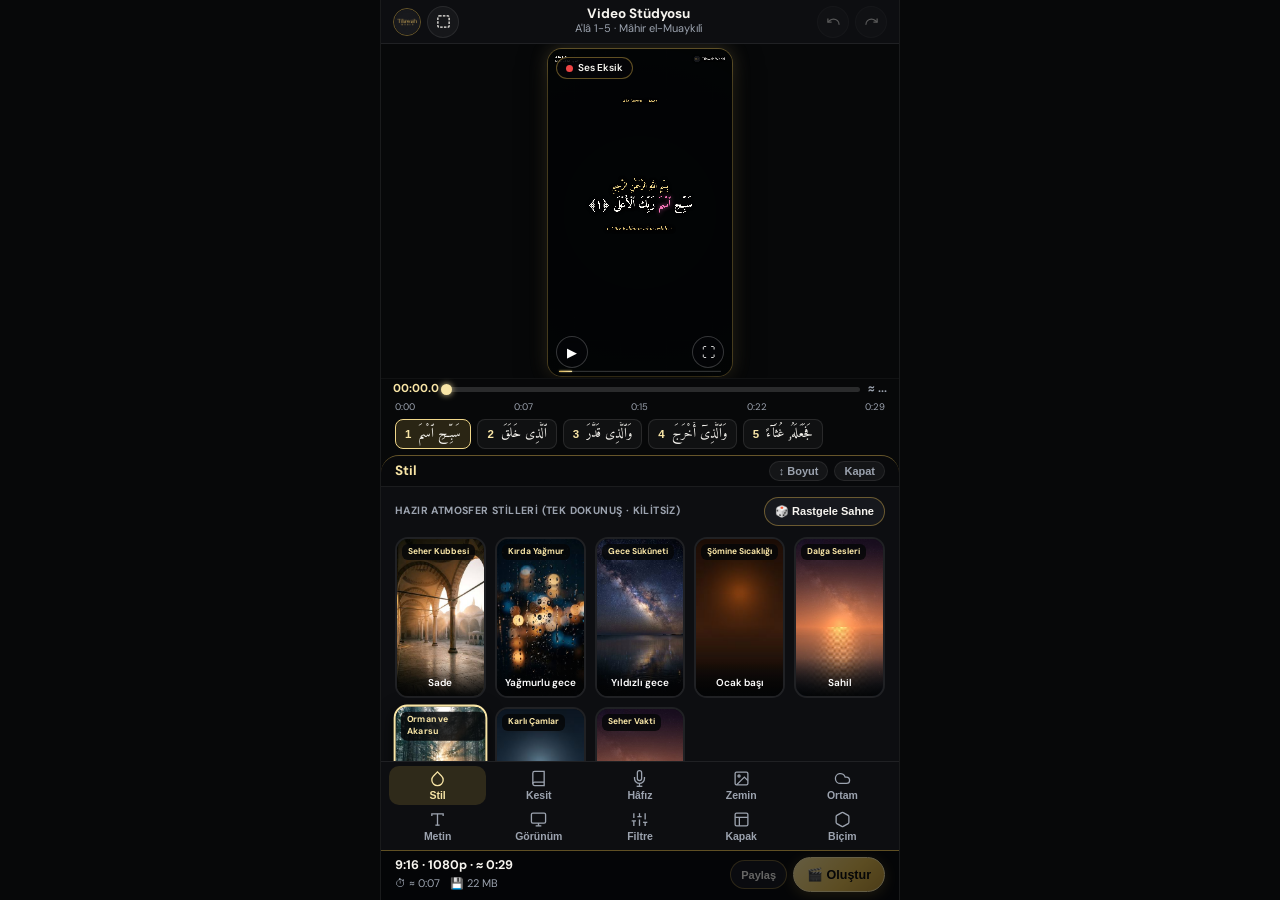
==== commit 1aa8b1db: "Add files via upload" ====
--- a/index.html
+++ b/index.html
@@ -1,13 +1,13 @@
 <!DOCTYPE html>
-<html lang="tr" dir="ltr" data-theme="emerald">
+<html lang="tr" dir="ltr" data-theme="black">
 <head>
   <meta charset="UTF-8" />
   <meta name="viewport" content="width=device-width, initial-scale=1.0, viewport-fit=cover" />
-  <meta name="theme-color" content="#08110E" />
+  <meta name="theme-color" content="#070809" />
   <meta name="apple-mobile-web-app-capable" content="yes" />
   <meta name="apple-mobile-web-app-status-bar-style" content="black-translucent" />
   <meta name="apple-mobile-web-app-title" content="Tilawah World" />
-  <meta name="description" content="Tilawah World v4 · Sebat Hibrit Kur'ân-ı Kerîm Tilâvet ve Video Stüdyosu" />
+  <meta name="description" content="Tilawah World v5 · Profesyonel Kur'ân-ı Kerîm Tilâvet ve Sosyal Medya Video Stüdyosu" />
   <title>Tilawah World · Ayet &amp; Video Stüdyosu</title>
   <link rel="manifest" href="manifest.json" />
   <link rel="icon" type="image/png" sizes="192x192" href="icons/icon-192.png" />
@@ -35,7 +35,7 @@
       <button id="btnReloadSw" type="button" class="btn btn-gold btn-sm">Yenile</button>
     </div>
 
-    <!-- Sebat-Style Top Header: Summary in Center + Undo/Redo & Safe-Zone on Right -->
+    <!-- Top Header -->
     <header class="top-header">
       <div class="header-left">
         <img id="headerLogoImg" src="icons/logo.png" alt="Logo" style="width:28px;height:28px;border-radius:50%;border:1px solid var(--border-gold);" />
@@ -46,7 +46,7 @@
 
       <div class="header-center">
         <div class="header-main-title">Video Stüdyosu</div>
-        <div id="headerProjectSummary" class="header-sub-summary">A'lâ 2-10 · Mâhir el-Muaykılî</div>
+        <div id="headerProjectSummary" class="header-sub-summary">A'lâ 1-5 · Mâhir el-Muaykılî</div>
       </div>
 
       <div class="header-right">
@@ -59,10 +59,10 @@
       </div>
     </header>
 
-    <!-- Always-Visible Top Stage & Canvas Preview -->
+    <!-- Always-Visible Top Stage & Canvas Preview (Varsayılan 9:16!) -->
     <main id="stageArea" class="stage-area">
-      <div id="canvasWrap" class="canvas-container ratio-16-9">
-        <canvas id="studioCanvas" width="1920" height="1080"></canvas>
+      <div id="canvasWrap" class="canvas-container">
+        <canvas id="studioCanvas" width="1080" height="1920"></canvas>
 
         <!-- Safe-Zone Guide -->
         <div id="safeZoneOverlay" class="safe-zone-overlay">
@@ -79,7 +79,7 @@
           <span id="stageStatusLabel">Hazır</span>
         </div>
 
-        <!-- On-Canvas Play & Fullscreen Buttons (Sebat 00:00 style) -->
+        <!-- On-Canvas Play & Fullscreen Buttons -->
         <button id="btnPlayPreview" type="button" class="canvas-corner-btn canvas-play-btn" title="Önizle / Durdur" disabled>
           <span id="lblPlayBtn">▶</span>
         </button>
@@ -94,19 +94,22 @@
       </div>
     </main>
 
-    <!-- Time Readout + Interactive Ayah Timeline Strip (00:00, 00:27) -->
+    <!-- Combined Precision Time Scrubber + Ruler + Interactive Ayah Blocks Strip -->
     <section class="timeline-section">
       <div class="time-readout-row tabular-nums">
-        <span id="lblCurrentTime" style="color:var(--gold-bright);">0:00</span>
-        <div class="progress-track">
+        <span id="lblCurrentTime" style="color:var(--gold-bright);">00:00.0</span>
+        <div id="progressTrackBar" class="progress-track" title="İstediğiniz saniyeye atlamak için dokunun">
           <div id="progressBarFill" class="progress-fill"></div>
         </div>
-        <span id="lblTotalDuration" style="color:var(--text-muted);">≈ 0:00</span>
+        <span id="lblTotalDuration" style="color:var(--text-muted);">≈ 00:00.0</span>
       </div>
-      <div id="ayahTimelineStrip" class="ayah-timeline-strip" aria-label="Ayet Zaman Şeridi"></div>
+      <div id="timelineRulerRow" class="timeline-ruler-row">
+        <span>0:00</span><span>0:05</span><span>0:10</span><span>0:15</span><span>0:20</span>
+      </div>
+      <div id="ayahTimelineStrip" class="ayah-timeline-strip" aria-label="Âyet Zaman Şeridi"></div>
     </section>
 
-    <!-- Compact Docked Tool Panel (Preview stays visible on top!) -->
+    <!-- Compact Docked Tool Panel -->
     <section id="studioPanel" class="studio-panel" aria-label="Araç Ayarları Paneli">
       <div class="sheet-header-bar">
         <span id="sheetTitleText" class="sheet-title">Stil</span>
@@ -117,7 +120,7 @@
       </div>
 
       <div class="sheet-body">
-        <!-- 1. STİL (00:02–00:04: Sade, Yağmurlu gece, Yıldızlı gece, Ocak başı, Sahil, Dere kenarı, Kış, Ufuk) -->
+        <!-- 1. STİL -->
         <div id="pane-stil" class="tab-pane active">
           <div class="field-label">
             <span>Hazır Atmosfer Stilleri (Tek Dokunuş · Kilitsiz)</span>
@@ -126,7 +129,7 @@
           <div id="stylePresetGrid" class="zemin-grid"></div>
         </div>
 
-        <!-- 2. KESİT (00:07, 00:16–00:26: Sûre / Baştan / Sona + Süre Çubuğu + Bilinen Kesitler) -->
+        <!-- 2. KESİT -->
         <div id="pane-kesit" class="tab-pane">
           <div id="btnJumpToHafizFromKesit" class="sebat-list-item" style="background:var(--bg-card);border:1px solid var(--border);">
             <div>
@@ -137,7 +140,7 @@
           </div>
 
           <div class="field-label">
-            <span>Âyet Aralığı Seçimi</span>
+            <span>Âyet Aralığı Seçimi (114 Sûre)</span>
             <button id="btnAddCurrentToFavorites" type="button" class="btn btn-sm">+ Kesitlere Ekle</button>
           </div>
           <div class="grid-3">
@@ -155,11 +158,10 @@
             </div>
           </div>
 
-          <!-- Kesit Süre Barı (≈ 0:58 ━━━─── 10:00) -->
           <div class="glass-card">
             <div style="display:flex;align-items:center;justify-content:space-between;gap:10px;" class="tabular-nums">
               <span style="font-size:12px;color:var(--text-muted);">Süre</span>
-              <strong id="lblKesitDuration" style="color:var(--gold-bright);font-size:13px;">≈ 0:58</strong>
+              <strong id="lblKesitDuration" style="color:var(--gold-bright);font-size:13px;">≈ 0:25</strong>
               <div style="flex:1;height:5px;background:rgba(255,255,255,0.12);border-radius:999px;overflow:hidden;">
                 <div id="kesitDurationFill" style="height:100%;width:12%;background:var(--gold-light);border-radius:999px;"></div>
               </div>
@@ -175,17 +177,17 @@
             </div>
           </div>
 
-          <div class="field-label" style="margin-top:4px;">Bilinen Kesitler</div>
+          <div class="field-label" style="margin-top:4px;">Bilinen Kesitler (Çevrimdışı Hazır)</div>
           <div id="knownExcerptsList" class="sebat-list"></div>
         </div>
 
-        <!-- 3. HÂFIZ (00:08–00:15: Alfabetik Liste + Kelime kelime vurgu / Mescid-i Harâm imamı etiketleri) -->
+        <!-- 3. HÂFIZ -->
         <div id="pane-hafiz" class="tab-pane">
           <input id="inpReciterSearch" type="search" class="input-box" placeholder="Hâfız veya özellik ara (kelime kelime vurgu, Harâm imamı...)" />
           <div id="reciterFullList" class="sebat-list"></div>
         </div>
 
-        <!-- 4. ZEMİN (00:37–01:14: Kategoriler + Grid + HAREKET: Durgun / Yaklaş / Uzaklaş / Kaydır) -->
+        <!-- 4. ZEMİN (Tam Kapsamlı: Kategoriler + Hareket + Zoom/Pan X/Y + Video Trim + URL İndir + Galerim Yönetimi) -->
         <div id="pane-zemin" class="tab-pane">
           <div style="display:flex;gap:6px;align-items:center;">
             <input id="inpZeminSearch" type="search" class="input-box" placeholder="Zemin ara veya Pexels'te bul..." />
@@ -207,7 +209,11 @@
           <div id="zeminCategoryBar" class="chip-scroll"></div>
           <div id="zeminGrid" class="zemin-grid"></div>
 
-          <!-- Sebat HAREKET Seçici (00:43: Durgun · Yaklaş · Uzaklaş · Kaydır) -->
+          <div id="galleryManageBar" style="display:none;justify-content:space-between;align-items:center;gap:8px;">
+            <span id="lblGalleryCount" style="font-size:11px;color:var(--text-muted);">0 kişisel medya</span>
+            <button id="btnClearGallery" type="button" class="btn btn-danger btn-sm">Tüm Galerim'i Temizle</button>
+          </div>
+
           <div class="glass-card">
             <div class="field-label">Hareket (Fotoğraf &amp; Sahne Akışı)</div>
             <div id="photoMotionGroup" class="sebat-option-row">
@@ -217,9 +223,56 @@
               <button type="button" class="sebat-opt-btn active" data-motion="pan">Kaydır</button>
             </div>
           </div>
-        </div>
-
-        <!-- 5. ORTAM (01:17–01:24: Okuyucu Ses + 10 Ortam Sesi + Hazır Kombinasyonlar) -->
+
+          <!-- v3 Detaylı Zemin Kontrolleri (Zoom, Pan X/Y, Video Trim, Doğrudan URL) -->
+          <div class="glass-card">
+            <div class="field-label">Hassas Kadraj (Zoom &amp; Kaydırma)</div>
+            <div class="grid-3">
+              <div class="field-group">
+                <label class="field-label" for="rngBgZoom">
+                  <span>Zoom</span>
+                  <span id="valBgZoom" class="field-val">1.00x</span>
+                </label>
+                <input id="rngBgZoom" type="range" min="100" max="220" value="100" />
+              </div>
+              <div class="field-group">
+                <label class="field-label" for="rngBgPanX">
+                  <span>Yatay (X)</span>
+                  <span id="valBgPanX" class="field-val">0%</span>
+                </label>
+                <input id="rngBgPanX" type="range" min="-50" max="50" value="0" />
+              </div>
+              <div class="field-group">
+                <label class="field-label" for="rngBgPanY">
+                  <span>Dikey (Y)</span>
+                  <span id="valBgPanY" class="field-val">0%</span>
+                </label>
+                <input id="rngBgPanY" type="range" min="-50" max="50" value="0" />
+              </div>
+            </div>
+
+            <div id="videoTrimBox" class="grid-2" style="display:none;margin-top:4px;">
+              <div class="field-group">
+                <label class="field-label" for="inpVideoTrimStart">Video Başlangıç (sn)</label>
+                <input id="inpVideoTrimStart" type="number" min="0" step="0.5" value="0" class="input-box" />
+              </div>
+              <div class="field-group">
+                <label class="field-label" for="inpVideoTrimEnd">Video Bitiş (0 = Sonuna Kadar)</label>
+                <input id="inpVideoTrimEnd" type="number" min="0" step="0.5" value="0" class="input-box" />
+              </div>
+            </div>
+
+            <div class="field-group" style="margin-top:4px;">
+              <label class="field-label" for="inpDirectMediaUrl">Doğrudan Medya Bağlantısı (.mp4, .webm, .jpg)</label>
+              <div style="display:flex;gap:6px;">
+                <input id="inpDirectMediaUrl" type="url" class="input-box" placeholder="https://ornek.com/video.mp4" />
+                <button id="btnLoadDirectUrl" type="button" class="btn btn-sm">İndir &amp; Seç</button>
+              </div>
+            </div>
+          </div>
+        </div>
+
+        <!-- 5. ORTAM & SES (Tam Kapsamlı: Hâfız + Ortam + Video Sesi + Gapless Trim + Yumuşak Kapanış + Ses Hata Politikası) -->
         <div id="pane-ortam" class="tab-pane">
           <div class="glass-card">
             <div class="field-label">
@@ -249,15 +302,43 @@
           <div id="ambientSoundList" class="sebat-list"></div>
 
           <div class="glass-card">
-            <div class="field-label">
-              <span>Arka Plan Video Sesi (Kendi Videolarınız İçin)</span>
-              <span id="valBgVideoVol" class="field-val">%0</span>
-            </div>
-            <input id="rngBgVideoVol" type="range" min="0" max="100" value="0" />
-          </div>
-        </div>
-
-        <!-- 6. METİN (01:26–01:33: Meal Yazısı, Renk Daireleri, Okunaklılık, Konum) -->
+            <div class="grid-2">
+              <div class="field-group">
+                <label class="field-label" for="rngBgVideoVol">
+                  <span>Arka Plan Video Sesi</span>
+                  <span id="valBgVideoVol" class="field-val">%0</span>
+                </label>
+                <input id="rngBgVideoVol" type="range" min="0" max="100" value="0" />
+              </div>
+              <div class="field-group">
+                <label class="field-label" for="rngGaplessTrim">
+                  <span>Âyet Arası Boşluk Kırpma</span>
+                  <span id="valGaplessTrim" class="field-val">0.14 sn</span>
+                </label>
+                <input id="rngGaplessTrim" type="range" min="0" max="35" value="14" />
+              </div>
+            </div>
+
+            <div class="grid-2">
+              <div class="field-group">
+                <label class="field-label" for="selFadeOutEnd">Video Sonunda Yumuşak Kapanış</label>
+                <select id="selFadeOutEnd" class="select-box">
+                  <option value="on" selected>Açık (Yumuşak Kapanış)</option>
+                  <option value="off">Kapalı</option>
+                </select>
+              </div>
+              <div class="field-group">
+                <label class="field-label" for="selAudioFailPolicy">Ses Yüklenemezse</label>
+                <select id="selAudioFailPolicy" class="select-box">
+                  <option value="block" selected>Kaydı Engelle &amp; Uyar</option>
+                  <option value="text_only">Otomatik Sadece Metin</option>
+                </select>
+              </div>
+            </div>
+          </div>
+        </div>
+
+        <!-- 6. METİN (Tam Kapsamlı: Meal Stilleri + Arapça Hat + Renk Daireleri + Özel Renk Seçici + Okunaklılık + Konum + Boyut + Gölge + Harf Aralığı + Besmele) -->
         <div id="pane-metin" class="tab-pane">
           <div class="field-group">
             <div class="field-label">Meal Yazısı Stili</div>
@@ -282,26 +363,32 @@
 
           <div class="glass-card">
             <div class="field-label">
-              <span>Arapça Rengi</span>
+              <span>Arapça Rengi (Hazır &amp; Özel Seçici)</span>
               <span id="lblArabicColorName" class="field-val">Fildişi</span>
             </div>
-            <div id="arabicSwatchRow" class="swatch-row"></div>
+            <div class="swatch-row">
+              <div id="arabicSwatchRow" style="display:flex;gap:8px;"></div>
+              <input id="inpArabicColor" type="color" value="#FFFDF7" class="custom-color-picker" title="Özel Arapça Rengi Seç" />
+            </div>
 
             <div class="field-label" style="margin-top:4px;">
-              <span>Meal Rengi</span>
+              <span>Meal Rengi (Hazır &amp; Özel Seçici)</span>
               <span id="lblMealColorName" class="field-val">Zer</span>
             </div>
-            <div id="mealSwatchRow" class="swatch-row"></div>
+            <div class="swatch-row">
+              <div id="mealSwatchRow" style="display:flex;gap:8px;"></div>
+              <input id="inpMealColor" type="color" value="#E8C978" class="custom-color-picker" title="Özel Meal Rengi Seç" />
+            </div>
           </div>
 
           <div class="grid-2">
             <div class="glass-card">
               <div class="field-label">Okunaklılık</div>
               <div id="readabilityGroup" class="sebat-option-row">
-                <button type="button" class="sebat-opt-btn" data-read="shadow">Gölge</button>
+                <button type="button" class="sebat-opt-btn active" data-read="shadow">Gölge</button>
                 <button type="button" class="sebat-opt-btn" data-read="outline">Kontur</button>
                 <button type="button" class="sebat-opt-btn" data-read="box">Kutu</button>
-                <button type="button" class="sebat-opt-btn active" data-read="plain">Yalın</button>
+                <button type="button" class="sebat-opt-btn" data-read="plain">Yalın</button>
               </div>
             </div>
             <div class="glass-card">
@@ -330,9 +417,34 @@
               <input id="rngMealSize" type="range" min="14" max="36" value="22" />
             </div>
           </div>
-        </div>
-
-        <!-- 7. GÖRÜNÜM (01:35–01:54: Gösterim, Meal Kaynağı, Vurgulu Geçiş, Köşe Yazısı) -->
+
+          <div class="grid-3">
+            <div class="field-group">
+              <label class="field-label" for="rngTextShadow">
+                <span>Gölge Şiddeti</span>
+                <span id="valTextShadow" class="field-val">14 px</span>
+              </label>
+              <input id="rngTextShadow" type="range" min="0" max="32" value="14" />
+            </div>
+            <div class="field-group">
+              <label class="field-label" for="rngArabicLetterSpacing">
+                <span>Harf Aralığı</span>
+                <span id="valArabicLetterSpacing" class="field-val">0 px</span>
+              </label>
+              <input id="rngArabicLetterSpacing" type="range" min="0" max="4" step="0.5" value="0" />
+            </div>
+            <div class="field-group">
+              <label class="field-label" for="selBismillahMode">1. Âyette Besmele</label>
+              <select id="selBismillahMode" class="select-box">
+                <option value="separate" selected>Üstte Göster</option>
+                <option value="first_only">Sadece İlk Karede</option>
+                <option value="strip">Gizle</option>
+              </select>
+            </div>
+          </div>
+        </div>
+
+        <!-- 7. GÖRÜNÜM (Video İçi Süre Şeridi + Video İçi Sûre Başlık Şeridi + Köşe Yazısı + Çoklu Meal + Vurgulu Geçiş) -->
         <div id="pane-gorunum" class="tab-pane">
           <div class="glass-card">
             <div class="field-label">Gösterim</div>
@@ -364,55 +476,85 @@
             </div>
           </div>
 
-          <div class="glass-card">
-            <div class="field-label">Köşe Yazısı (Sol Üst Bilgi Rozeti)</div>
+          <!-- Video İçi Süre (İlerleme) Şeridi & Sûre Başlık Şeridi -->
+          <div class="glass-card">
+            <div class="grid-2">
+              <div class="field-group">
+                <label class="field-label" for="selInVideoProgressBar">Video İçi Süre İlerleme Şeridi</label>
+                <select id="selInVideoProgressBar" class="select-box">
+                  <option value="bottom" selected>Alt Kenarda İnce Altın Şerit</option>
+                  <option value="under_text">Âyetin Altında Zarif Çizgi</option>
+                  <option value="top">Üst Kenarda İnce Şerit</option>
+                  <option value="off">Kapalı (Gizle)</option>
+                </select>
+              </div>
+              <div class="field-group">
+                <label class="field-label" for="selInVideoSurahHeader">Video İçi Sûre Başlık Şeridi</label>
+                <select id="selInVideoSurahHeader" class="select-box">
+                  <option value="both" selected>Ortada Sûre Şeridi + Sol Üst Köşe</option>
+                  <option value="center_banner">Sadece Ortada Klasik Sûre Şeridi</option>
+                  <option value="corner_only">Sadece Sol Üst Köşe Yazısı</option>
+                  <option value="off">Gizle</option>
+                </select>
+              </div>
+            </div>
+          </div>
+
+          <div class="glass-card">
+            <div class="field-label">Köşe Yazısı Anahtarları (Sol Üst Bilgi Rozeti)</div>
             <label class="toggle-row">
-              <span>Sûre</span>
+              <span>Sûre Adı</span>
               <input id="chkCornerSurah" type="checkbox" class="sebat-switch" checked />
             </label>
             <label class="toggle-row">
-              <span>Âyetler</span>
+              <span>Âyet Aralığı</span>
               <input id="chkCornerAyahs" type="checkbox" class="sebat-switch" checked />
             </label>
             <label class="toggle-row">
-              <span>Hâfız</span>
+              <span>Hâfız İsmi</span>
               <input id="chkCornerReciter" type="checkbox" class="sebat-switch" checked />
             </label>
           </div>
         </div>
 
-        <!-- 8. FİLTRE (01:56–02:01: Parlaklık, Sıcaklık, Karartma, Bulanıklık, Sinema Şeridi) -->
+        <!-- 8. FİLTRE (Parlaklık, Sıcaklık, Karartma + Kilit, Bulanıklık, Sinema Şeridi, Vignette, Parçacık + Yoğunluk) -->
         <div id="pane-filtre" class="tab-pane">
-          <div class="field-group">
-            <label class="field-label" for="rngBrightnessOffset">
-              <span>Parlaklık</span>
-              <span id="valBrightnessOffset" class="field-val">+5</span>
-            </label>
-            <input id="rngBrightnessOffset" type="range" min="-50" max="50" value="5" />
-          </div>
-
-          <div class="field-group">
-            <label class="field-label" for="rngBgWarmth">
-              <span>Sıcaklık (Soğuk / Kehribar)</span>
-              <span id="valBgWarmth" class="field-val">0</span>
-            </label>
-            <input id="rngBgWarmth" type="range" min="-50" max="50" value="0" />
-          </div>
-
-          <div class="field-group">
-            <label class="field-label" for="rngBgDim">
-              <span>Karartma</span>
-              <span id="valBgDim" class="field-val">%50</span>
-            </label>
-            <input id="rngBgDim" type="range" min="0" max="85" value="50" />
-          </div>
-
-          <div class="field-group">
-            <label class="field-label" for="rngBgBlur">
-              <span>Bulanıklık</span>
-              <span id="valBgBlur" class="field-val">%0</span>
-            </label>
-            <input id="rngBgBlur" type="range" min="0" max="20" value="0" />
+          <div class="grid-2">
+            <div class="field-group">
+              <label class="field-label" for="rngBrightnessOffset">
+                <span>Parlaklık</span>
+                <span id="valBrightnessOffset" class="field-val">+5</span>
+              </label>
+              <input id="rngBrightnessOffset" type="range" min="-50" max="50" value="5" />
+            </div>
+            <div class="field-group">
+              <label class="field-label" for="rngBgWarmth">
+                <span>Sıcaklık (Soğuk / Sıcak)</span>
+                <span id="valBgWarmth" class="field-val">0</span>
+              </label>
+              <input id="rngBgWarmth" type="range" min="-50" max="50" value="0" />
+            </div>
+          </div>
+
+          <div class="grid-2">
+            <div class="field-group">
+              <label class="field-label" for="rngBgDim">
+                <span>Karartma</span>
+                <span id="valBgDim" class="field-val">%48</span>
+              </label>
+              <input id="rngBgDim" type="range" min="0" max="85" value="48" />
+              <label style="font-size:11px;color:var(--text-muted);display:flex;align-items:center;gap:5px;cursor:pointer;">
+                <input id="chkLockBgDim" type="checkbox" checked />
+                Zemin değişince karartmayı koru
+              </label>
+            </div>
+            <div class="field-group">
+              <label class="field-label" for="rngBgBlur">
+                <span>Bulanıklık</span>
+                <span id="valBgBlur" class="field-val">%0</span>
+              </label>
+              <input id="rngBgBlur" type="range" min="0" max="20" value="0" />
+            </div>
           </div>
 
           <div class="glass-card">
@@ -420,57 +562,127 @@
               <span>Sinema şeridi (Üst / Alt Siyah Bant)</span>
               <input id="chkCinemaBars" type="checkbox" class="sebat-switch" />
             </label>
-            <div class="field-group" style="margin-top:4px;">
-              <label class="field-label" for="selVisualEffect">Parçacık Efekti</label>
-              <select id="selVisualEffect" class="select-box">
-                <option value="none">Yok</option>
-                <option value="rain">Yağmur Damlaları</option>
-                <option value="snow">Kar Yağışı</option>
-                <option value="dust">Altın Toz Zerrecikleri</option>
-                <option value="sparks">Ocak Kıvılcımı</option>
-                <option value="stars">Yıldız Parıltısı</option>
-              </select>
-            </div>
-          </div>
-        </div>
-
-        <!-- 9. KAPAK (02:03–02:12: Kapağın Âyeti Daireleri, Sûre Adı Büyük, Videoyla Birlikte Kaydet) -->
+            <div class="grid-2" style="margin-top:4px;">
+              <div class="field-group">
+                <label class="field-label" for="selVisualEffect">Parçacık Efekti</label>
+                <select id="selVisualEffect" class="select-box">
+                  <option value="none">Yok</option>
+                  <option value="rain">Yağmur Damlaları</option>
+                  <option value="snow">Kar Yağışı</option>
+                  <option value="dust">Altın Toz Zerrecikleri</option>
+                  <option value="sparks">Ocak Kıvılcımı</option>
+                  <option value="stars">Yıldız Parıltısı</option>
+                </select>
+              </div>
+              <div class="field-group">
+                <label class="field-label" for="rngEffectIntensity">
+                  <span>Efekt Yoğunluğu</span>
+                  <span id="valEffectIntensity" class="field-val">%50</span>
+                </label>
+                <input id="rngEffectIntensity" type="range" min="10" max="100" value="50" />
+              </div>
+            </div>
+          </div>
+        </div>
+
+        <!-- 9. KAPAK (Tam Birleşik: 9 Şablon + Kapağın Âyeti Daireleri + Sûre Adı Büyük + Özel Başlık/Alt Başlık + Yazı Boyutu Ölçeği + Konum + Hassas Dikey/Yatay Kaydırıcı + Kapak Zemini) -->
         <div id="pane-kapak" class="tab-pane">
-          <div class="glass-card">
-            <div class="field-label">Kapağın Âyeti (Kesitten Seçin)</div>
+          <div class="field-group">
+            <label class="field-label">1. Hazır Kapak Şablonları (9 Tasarım)</label>
+            <div id="coverTemplateChips" class="chip-scroll"></div>
+          </div>
+
+          <div class="glass-card">
+            <div class="field-label">2. Kapağın Âyeti (Kesitten Seçin)</div>
             <div id="coverAyahCircles" class="cover-ayah-circles"></div>
-          </div>
-
-          <div class="glass-card">
             <label class="toggle-row">
               <span>Sûre adı büyük (Arapça Hat Başlığı)</span>
               <input id="chkCoverLargeSurah" type="checkbox" class="sebat-switch" checked />
             </label>
             <label class="toggle-row">
-              <span>Videoyla birlikte kaydet (İlk kare)</span>
+              <span>Videoyla birlikte kaydet (İlk 1.2 sn)</span>
               <input id="chkCoverWithVideo" type="checkbox" class="sebat-switch" checked />
             </label>
             <label class="toggle-row">
-              <span>Şu an önizlemede kapağı göster</span>
+              <span>Şu an ekranda kapağı önizle</span>
               <input id="chkPreviewCoverNow" type="checkbox" class="sebat-switch" />
             </label>
           </div>
 
+          <div class="glass-card">
+            <div class="field-label">3. Detaylı Kapak Metin, Boyut &amp; Konum Ayarları</div>
+            <div class="grid-2">
+              <div class="field-group">
+                <label class="field-label" for="inpCoverTitle">Üst Başlık (Boşsa Otomatik)</label>
+                <input id="inpCoverTitle" type="text" class="input-box" placeholder="Örn: Kalplere Şifa Tilâvet" />
+              </div>
+              <div class="field-group">
+                <label class="field-label" for="inpCoverSubtitle">Alt Başlık (Boşsa Otomatik)</label>
+                <input id="inpCoverSubtitle" type="text" class="input-box" placeholder="Örn: A'lâ Sûresi · 1-5. Âyetler" />
+              </div>
+            </div>
+
+            <div class="grid-3">
+              <div class="field-group">
+                <label class="field-label" for="rngCoverScale">
+                  <span>Yazı Boyutu</span>
+                  <span id="valCoverScale" class="field-val">%100</span>
+                </label>
+                <input id="rngCoverScale" type="range" min="60" max="160" value="100" />
+              </div>
+              <div class="field-group">
+                <label class="field-label" for="rngCoverOffsetY">
+                  <span>Dikey Konum (Y)</span>
+                  <span id="valCoverOffsetY" class="field-val">0%</span>
+                </label>
+                <input id="rngCoverOffsetY" type="range" min="-35" max="35" value="0" />
+              </div>
+              <div class="field-group">
+                <label class="field-label" for="rngCoverOffsetX">
+                  <span>Yatay Konum (X)</span>
+                  <span id="valCoverOffsetX" class="field-val">0%</span>
+                </label>
+                <input id="rngCoverOffsetX" type="range" min="-30" max="30" value="0" />
+              </div>
+            </div>
+
+            <div class="grid-2">
+              <div class="field-group">
+                <label class="field-label" for="selCoverPos">Hızlı Hizalama</label>
+                <select id="selCoverPos" class="select-box">
+                  <option value="center" selected>Tam Orta</option>
+                  <option value="upper">Üst Merkez</option>
+                  <option value="lower">Alt Merkez</option>
+                </select>
+              </div>
+              <div class="field-group">
+                <label class="field-label" for="selCoverBgOverride">Kapak Zemini</label>
+                <select id="selCoverBgOverride" class="select-box">
+                  <option value="same" selected>Video Zeminiyle Aynı</option>
+                  <option value="pure_black">Saf Siyah &amp; Altın</option>
+                  <option value="dark_gold">Koyu Altın Mihrap</option>
+                  <option value="emerald">Zümrüt Kubbe</option>
+                  <option value="midnight">Gece Mavisi</option>
+                </select>
+              </div>
+            </div>
+          </div>
+
           <button id="btnDownloadCoverPng" type="button" class="btn btn-gold">
-            Kapak Görselini İndir (.PNG)
+            ⬇ Kapak Görselini İndir (.PNG)
           </button>
         </div>
 
-        <!-- 10. BİÇİM & AYARLAR (02:14–02:21: 9:16, 4:5, 1:1, 16:9 + Kalite + İmza + Paylaşım) -->
+        <!-- 10. BİÇİM & AYARLAR (Varsayılan 9:16 + Kalite + Detaylı Logo/İmza + Ön Ayarlar + Tema + JSON Yedekleme) -->
         <div id="pane-bicim" class="tab-pane">
-          <div class="field-label">Boyut (En-Boy Oranı)</div>
+          <div class="field-label">Boyut (Varsayılan: 9:16 Dikey)</div>
           <div id="ratioCardsList" class="sebat-list">
-            <div class="sebat-list-item" data-ratio="9:16">
+            <div class="sebat-list-item active" data-ratio="9:16">
               <div>
                 <div class="sebat-item-title">9:16</div>
                 <div class="sebat-item-sub">Reels · Shorts · TikTok · Durum</div>
               </div>
-              <span class="ratio-dot"></span>
+              <span class="ratio-dot">●</span>
             </div>
             <div class="sebat-list-item" data-ratio="4:5">
               <div>
@@ -486,31 +698,82 @@
               </div>
               <span class="ratio-dot"></span>
             </div>
-            <div class="sebat-list-item active" data-ratio="16:9">
+            <div class="sebat-list-item" data-ratio="16:9">
               <div>
                 <div class="sebat-item-title">16:9</div>
                 <div class="sebat-item-sub">YouTube · Yatay Video · X</div>
               </div>
-              <span class="ratio-dot">●</span>
-            </div>
-          </div>
-
-          <div class="glass-card">
-            <div class="field-label">Kalite</div>
+              <span class="ratio-dot"></span>
+            </div>
+          </div>
+
+          <div class="glass-card">
+            <div class="field-label">Kalite &amp; Kodlayıcı</div>
             <div id="qualityGroup" class="sebat-option-row">
-              <button type="button" class="sebat-opt-btn" data-res="720">720p</button>
-              <button type="button" class="sebat-opt-btn active" data-res="1080">1080p</button>
-            </div>
-            <div style="font-size:11px;color:var(--text-muted);">720p daha çabuk hazırlanır ve az yer tutar; 1080p daha keskindir.</div>
-          </div>
-
-          <div class="glass-card">
-            <div class="field-label">İmza &amp; Kanal</div>
+              <button type="button" class="sebat-opt-btn" data-res="720">720p (Hızlı)</button>
+              <button type="button" class="sebat-opt-btn active" data-res="1080">1080p (Full HD)</button>
+            </div>
+            <div class="grid-3" style="margin-top:4px;">
+              <div class="field-group">
+                <label class="field-label" for="selBitrateMbps">Bitrate</label>
+                <select id="selBitrateMbps" class="select-box">
+                  <option value="4">4 Mbps</option>
+                  <option value="6" selected>6 Mbps</option>
+                  <option value="10">10 Mbps</option>
+                </select>
+              </div>
+              <div class="field-group">
+                <label class="field-label" for="selExportEngine">Motor</label>
+                <select id="selExportEngine" class="select-box">
+                  <option value="auto" selected>Otomatik MP4</option>
+                  <option value="mediarecorder">MediaRecorder</option>
+                  <option value="webcodecs">WebCodecs</option>
+                </select>
+              </div>
+              <div class="field-group">
+                <label class="field-label" for="selFileNameFormat">Dosya Adı</label>
+                <select id="selFileNameFormat" class="select-box">
+                  <option value="surah_ayah" selected>Sûre_Âyet</option>
+                  <option value="date_surah">Tarih_Sûre</option>
+                  <option value="reciter_surah">Hâfız_Sûre</option>
+                </select>
+              </div>
+            </div>
+          </div>
+
+          <div class="glass-card">
+            <div class="field-label">Detaylı Logo &amp; İmza Ayarları</div>
             <label class="toggle-row">
-              <span>Sağ üstte imza göster</span>
+              <span>İmza / Logo Göster</span>
               <input id="chkShowSignature" type="checkbox" class="sebat-switch" checked />
             </label>
-            <input id="inpWatermarkText" type="text" value="Tilawah" class="input-box" placeholder="İmza metni..." />
+            <div class="grid-3">
+              <div class="field-group">
+                <label class="field-label" for="selLogoPos">Logo Konumu</label>
+                <select id="selLogoPos" class="select-box">
+                  <option value="top-right" selected>Sağ Üst</option>
+                  <option value="top-left">Sol Üst</option>
+                  <option value="bottom-center">Alt Orta</option>
+                  <option value="floating">Yüzen</option>
+                  <option value="hidden">Gizle</option>
+                </select>
+              </div>
+              <div class="field-group">
+                <label class="field-label" for="rngLogoScale">
+                  <span>Boyut</span>
+                  <span id="valLogoScale" class="field-val">%100</span>
+                </label>
+                <input id="rngLogoScale" type="range" min="70" max="180" value="100" />
+              </div>
+              <div class="field-group">
+                <label class="field-label" for="rngLogoOpacity">
+                  <span>Opaklık</span>
+                  <span id="valLogoOpacity" class="field-val">%90</span>
+                </label>
+                <input id="rngLogoOpacity" type="range" min="20" max="100" value="90" />
+              </div>
+            </div>
+            <input id="inpWatermarkText" type="text" value="Tilawah World" class="input-box" placeholder="İmza metni..." />
           </div>
 
           <div id="exportResultCard" class="export-card">
@@ -526,7 +789,7 @@
 
           <div class="glass-card">
             <div class="field-label">
-              <span>Sosyal Medya Açıklaması</span>
+              <span>Sosyal Medya Açıklaması &amp; Etiketler</span>
               <div style="display:flex;gap:4px;">
                 <select id="selCaptionPlatform" class="select-box" style="min-height:28px;padding:2px 6px;font-size:11px;width:auto;">
                   <option value="reels">Reels</option>
@@ -541,12 +804,25 @@
             <textarea id="txtSocialCaption" class="textarea-box selectable"></textarea>
           </div>
 
-          <div class="glass-card">
-            <div class="field-label">Stüdyo Tema, Ön Ayar &amp; Yedekleme</div>
+          <!-- Kişisel Ön Ayarlar (Presets) & Tema & JSON Yedekleme -->
+          <div class="glass-card">
+            <div class="field-label">Kişisel Ön Ayarlarım (Presets)</div>
+            <div style="display:flex;gap:6px;">
+              <input id="inpNewPresetName" type="text" class="input-box" placeholder="Ön ayar adı (örn: Gece Reels)..." />
+              <button id="btnSaveUserPreset" type="button" class="btn btn-gold btn-sm">Kaydet</button>
+            </div>
+            <div style="display:flex;gap:6px;">
+              <select id="selUserPreset" class="select-box"></select>
+              <button id="btnLoadUserPreset" type="button" class="btn btn-sm">Yükle</button>
+            </div>
+          </div>
+
+          <div class="glass-card">
+            <div class="field-label">Stüdyo Teması &amp; Veri Yönetimi</div>
             <div class="grid-2">
               <select id="selUiTheme" class="select-box">
-                <option value="emerald">Zümrüt Tema</option>
-                <option value="gold">Sebat Siyah/Altın</option>
+                <option value="black" selected>Siyah &amp; Altın (Varsayılan)</option>
+                <option value="emerald">Derin Zümrüt</option>
                 <option value="midnight">Gece Mavisi</option>
               </select>
               <button id="btnResetAllSettings" type="button" class="btn btn-danger btn-sm">Ayarları Sıfırla</button>
@@ -564,7 +840,7 @@
       </div>
     </section>
 
-    <!-- Sebat 2x5 (10-Tool) Studio Grid (00:05, 01:15) -->
+    <!-- 2x5 (10-Tool) Studio Grid -->
     <nav class="tool-grid-10" aria-label="Stüdyo Araçları">
       <button type="button" class="tool-btn active" data-tab="stil">
         <svg viewBox="0 0 24 24" fill="none" stroke="currentColor"><path d="M12 2.69l5.66 5.66a8 8 0 1 1-11.31 0z"/></svg>
@@ -608,13 +884,13 @@
       </button>
     </nav>
 
-    <!-- Sebat Bottom Summary & Create Bar (00:00, 01:15) -->
+    <!-- Bottom Summary & Create Bar -->
     <footer class="bottom-export-bar">
       <div class="export-meta-col">
-        <div id="lblBottomExportSpecs" class="export-spec-line">16:9 · 1080p · ≈ 0:58</div>
+        <div id="lblBottomExportSpecs" class="export-spec-line">9:16 · 1080p · ≈ 0:25</div>
         <div class="export-est-line">
-          <span id="lblBottomEstRender">⏱ ≈ 0:14</span>
-          <span id="lblBottomEstSize">💾 45 MB</span>
+          <span id="lblBottomEstRender">⏱ ≈ 0:07</span>
+          <span id="lblBottomEstSize">💾 19 MB</span>
         </div>
       </div>
       <div class="export-actions-col">
--- a/css/styles.css
+++ b/css/styles.css
@@ -1,12 +1,35 @@
 :root,
+[data-theme="black"],
+[data-theme="gold"] {
+  --bg-main: #070809;
+  --bg-deep: #030405;
+  --bg-panel: rgba(14, 15, 18, 0.96);
+  --bg-panel-solid: #0D0E11;
+  --bg-card: rgba(24, 25, 30, 0.85);
+  --bg-card-hover: rgba(34, 35, 42, 0.94);
+  --bg-input: rgba(9, 10, 13, 0.96);
+  --gold: #E0B84C;
+  --gold-light: #F0D78A;
+  --gold-bright: #F8E5A6;
+  --gold-dim: rgba(224, 184, 76, 0.16);
+  --gold-glow: rgba(240, 215, 138, 0.25);
+  --border: rgba(255, 255, 255, 0.08);
+  --border-gold: rgba(224, 184, 76, 0.42);
+  --text-main: #F7F5F0;
+  --text-heading: #F5DF98;
+  --text-muted: #9CA3AF;
+  --danger: #EF4444;
+  --success: #10B981;
+}
+
 [data-theme="emerald"] {
-  --bg-main: #080E0C;
+  --bg-main: #08110E;
   --bg-deep: #040806;
-  --bg-panel: rgba(12, 21, 18, 0.94);
-  --bg-panel-solid: #0B1411;
-  --bg-card: rgba(20, 34, 29, 0.78);
-  --bg-card-hover: rgba(28, 46, 39, 0.92);
-  --bg-input: rgba(8, 15, 12, 0.95);
+  --bg-panel: rgba(12, 22, 18, 0.95);
+  --bg-panel-solid: #0B1511;
+  --bg-card: rgba(20, 36, 30, 0.82);
+  --bg-card-hover: rgba(28, 48, 40, 0.94);
+  --bg-input: rgba(8, 15, 12, 0.96);
   --gold: #D8B456;
   --gold-light: #E8C978;
   --gold-bright: #F3DC96;
@@ -21,34 +44,14 @@
   --success: #10B981;
 }
 
-[data-theme="gold"] {
-  --bg-main: #0B0A08;
-  --bg-deep: #050504;
-  --bg-panel: rgba(18, 16, 12, 0.95);
-  --bg-panel-solid: #12100C;
-  --bg-card: rgba(28, 25, 19, 0.82);
-  --bg-card-hover: rgba(38, 34, 25, 0.92);
-  --bg-input: rgba(10, 9, 7, 0.95);
-  --gold: #E0B84C;
-  --gold-light: #F0D78A;
-  --gold-bright: #F8E5A6;
-  --gold-dim: rgba(224, 184, 76, 0.18);
-  --gold-glow: rgba(240, 215, 138, 0.3);
-  --border: rgba(255, 245, 220, 0.09);
-  --border-gold: rgba(224, 184, 76, 0.45);
-  --text-main: #FAF6EE;
-  --text-heading: #F5DF98;
-  --text-muted: #A39B8B;
-}
-
 [data-theme="midnight"] {
   --bg-main: #070B12;
   --bg-deep: #04060A;
-  --bg-panel: rgba(12, 18, 30, 0.94);
+  --bg-panel: rgba(12, 18, 30, 0.95);
   --bg-panel-solid: #0B111D;
-  --bg-card: rgba(19, 29, 48, 0.8);
-  --bg-card-hover: rgba(26, 40, 66, 0.92);
-  --bg-input: rgba(7, 11, 19, 0.95);
+  --bg-card: rgba(19, 29, 48, 0.82);
+  --bg-card-hover: rgba(26, 40, 66, 0.94);
+  --bg-input: rgba(7, 11, 19, 0.96);
   --gold: #D8B456;
   --gold-light: #E8C978;
   --gold-bright: #F0D78A;
@@ -73,16 +76,10 @@
   user-select: none;
   -webkit-user-select: none;
   scrollbar-width: thin;
-  scrollbar-color: rgba(216, 180, 86, 0.3) transparent;
-}
-*::-webkit-scrollbar {
-  width: 4px;
-  height: 4px;
-}
-*::-webkit-scrollbar-thumb {
-  background: rgba(216, 180, 86, 0.32);
-  border-radius: 999px;
-}
+  scrollbar-color: rgba(224, 184, 76, 0.32) transparent;
+}
+*::-webkit-scrollbar { width: 4px; height: 4px; }
+*::-webkit-scrollbar-thumb { background: rgba(224, 184, 76, 0.34); border-radius: 999px; }
 
 input,
 textarea,
@@ -107,16 +104,14 @@
   overscroll-behavior: none;
 }
 
-.tabular-nums {
-  font-variant-numeric: tabular-nums;
-}
+.tabular-nums { font-variant-numeric: tabular-nums; }
 
 /* PWA Splash */
 .pwa-splash {
   position: fixed;
   inset: 0;
   z-index: 200;
-  background: radial-gradient(circle at 50% 38%, #12261F 0%, #060B09 75%);
+  background: radial-gradient(circle at 50% 38%, #15161B 0%, #050608 75%);
   display: flex;
   flex-direction: column;
   align-items: center;
@@ -131,27 +126,23 @@
 }
 .splash-emblem-wrap {
   position: relative;
-  width: 88px;
-  height: 88px;
-  display: flex;
-  align-items: center;
-  justify-content: center;
+  width: 88px; height: 88px;
+  display: flex; align-items: center; justify-content: center;
 }
 .splash-crescent-ring {
   position: absolute;
   inset: -6px;
   border-radius: 50%;
-  border: 2px solid rgba(232, 201, 120, 0.45);
-  box-shadow: 0 0 28px rgba(216, 180, 86, 0.35);
+  border: 2px solid rgba(240, 215, 138, 0.45);
+  box-shadow: 0 0 28px rgba(224, 184, 76, 0.35);
   animation: splashPulse 2.2s ease-in-out infinite;
 }
 .splash-logo {
-  width: 76px;
-  height: 76px;
+  width: 76px; height: 76px;
   border-radius: 50%;
   object-fit: contain;
   border: 1.5px solid var(--gold);
-  background: #08110E;
+  background: #070809;
 }
 .splash-bismillah {
   font-family: 'Amiri', serif;
@@ -181,23 +172,21 @@
   justify-content: space-between;
   gap: 10px;
   padding: 6px 14px;
-  background: linear-gradient(90deg, #2b2210, #14201a);
+  background: linear-gradient(90deg, #2b2210, #121318);
   border-bottom: 1px solid var(--border-gold);
   color: var(--gold-bright);
   font-size: 12px;
   z-index: 95;
 }
-.sw-banner.active {
-  display: flex;
-}
-
-/* Sebat-Style Studio Header: Center Summary + Undo/Redo on Right */
+.sw-banner.active { display: flex; }
+
+/* Studio Top Header */
 .top-header {
   display: flex;
   align-items: center;
   justify-content: space-between;
   padding: 4px 12px;
-  height: 46px;
+  height: 44px;
   flex-shrink: 0;
   border-bottom: 1px solid var(--border);
   background: var(--bg-panel);
@@ -219,7 +208,7 @@
 }
 .header-main-title {
   font-weight: 700;
-  font-size: 14px;
+  font-size: 13.5px;
   color: var(--text-main);
   line-height: 1.15;
 }
@@ -229,11 +218,11 @@
   white-space: nowrap;
   overflow: hidden;
   text-overflow: ellipsis;
-  max-width: 210px;
+  max-width: 215px;
 }
 .icon-action-btn {
-  width: 34px;
-  height: 34px;
+  width: 32px;
+  height: 32px;
   border-radius: 50%;
   border: 1px solid var(--border);
   background: rgba(255, 255, 255, 0.04);
@@ -257,13 +246,13 @@
 /* Always-Visible Stage Area */
 .stage-area {
   position: relative;
-  flex: 1 1 34%;
-  min-height: 148px;
+  flex: 1 1 33%;
+  min-height: 144px;
   display: flex;
   flex-direction: column;
   align-items: center;
   justify-content: center;
-  padding: 6px 12px 2px;
+  padding: 5px 12px 2px;
   overflow: hidden;
 }
 .canvas-container {
@@ -274,8 +263,8 @@
   aspect-ratio: 9 / 16;
   border-radius: 14px;
   overflow: hidden;
-  box-shadow: 0 10px 30px rgba(0, 0, 0, 0.75), 0 0 18px var(--gold-glow), 0 0 0 1px var(--border-gold);
-  background: #040706;
+  box-shadow: 0 10px 30px rgba(0, 0, 0, 0.8), 0 0 18px var(--gold-glow), 0 0 0 1px var(--border-gold);
+  background: #030405;
   display: flex;
   align-items: center;
   justify-content: center;
@@ -285,8 +274,8 @@
   animation: pulseGoldBorder 1.6s ease-in-out infinite;
 }
 @keyframes pulseGoldBorder {
-  0%, 100% { box-shadow: 0 10px 30px rgba(0,0,0,0.8), 0 0 16px rgba(216,180,86,0.4), 0 0 0 2px var(--gold); }
-  50% { box-shadow: 0 10px 36px rgba(0,0,0,0.85), 0 0 32px rgba(243,220,150,0.75), 0 0 0 3px var(--gold-bright); }
+  0%, 100% { box-shadow: 0 10px 30px rgba(0,0,0,0.85), 0 0 16px rgba(224,184,76,0.4), 0 0 0 2px var(--gold); }
+  50% { box-shadow: 0 10px 36px rgba(0,0,0,0.9), 0 0 32px rgba(248,229,166,0.75), 0 0 0 3px var(--gold-bright); }
 }
 .canvas-container.ratio-4-5 { aspect-ratio: 4 / 5; }
 .canvas-container.ratio-1-1 { aspect-ratio: 1 / 1; }
@@ -303,15 +292,14 @@
   object-fit: contain;
 }
 
-/* On-Canvas Play & Fullscreen Overlay Buttons (Sebat 00:00 style) */
 .canvas-corner-btn {
   position: absolute;
-  bottom: 10px;
-  width: 34px;
-  height: 34px;
-  border-radius: 50%;
-  border: 1px solid rgba(255, 255, 255, 0.18);
-  background: rgba(6, 10, 8, 0.72);
+  bottom: 8px;
+  width: 32px;
+  height: 32px;
+  border-radius: 50%;
+  border: 1px solid rgba(255, 255, 255, 0.2);
+  background: rgba(5, 6, 8, 0.76);
   color: #fff;
   display: flex;
   align-items: center;
@@ -319,17 +307,13 @@
   cursor: pointer;
   z-index: 16;
   backdrop-filter: blur(6px);
-  transition: transform 0.12s ease, background 0.15s ease;
 }
 .canvas-corner-btn:hover {
-  background: rgba(216, 180, 86, 0.32);
+  background: rgba(224, 184, 76, 0.32);
   border-color: var(--gold-light);
 }
-.canvas-corner-btn:active {
-  transform: scale(0.92);
-}
-.canvas-play-btn { left: 10px; }
-.canvas-fs-btn { right: 10px; }
+.canvas-play-btn { left: 8px; }
+.canvas-fs-btn { right: 8px; }
 
 /* Safe-Zone Overlay */
 .safe-zone-overlay {
@@ -342,11 +326,10 @@
 .safe-zone-overlay.active { display: block; }
 .sz-corner-tag {
   position: absolute;
-  top: 8px;
-  right: 8px;
+  top: 8px; right: 8px;
   padding: 2px 7px;
   border-radius: 6px;
-  background: rgba(8, 17, 14, 0.85);
+  background: rgba(7, 8, 9, 0.85);
   border: 1px solid var(--border-gold);
   color: var(--gold-bright);
   font-size: 9px;
@@ -355,35 +338,34 @@
 .sz-top {
   position: absolute;
   top: 0; left: 0; right: 0; height: 12%;
-  background: rgba(216, 180, 86, 0.06);
-  border-bottom: 1px dashed rgba(232, 201, 120, 0.55);
+  background: rgba(224, 184, 76, 0.06);
+  border-bottom: 1px dashed rgba(240, 215, 138, 0.55);
   display: flex; align-items: flex-end; justify-content: center;
   padding-bottom: 2px; font-size: 9px; color: var(--gold-light);
 }
 .sz-right {
   position: absolute;
   top: 36%; right: 0; bottom: 20%; width: 15%;
-  background: rgba(216, 180, 86, 0.06);
-  border-left: 1px dashed rgba(232, 201, 120, 0.55);
+  background: rgba(224, 184, 76, 0.06);
+  border-left: 1px dashed rgba(240, 215, 138, 0.55);
   display: flex; align-items: center; justify-content: center;
   writing-mode: vertical-rl; font-size: 9px; color: var(--gold-light);
 }
 .sz-bottom {
   position: absolute;
   left: 0; right: 0; bottom: 0; height: 20%;
-  background: rgba(216, 180, 86, 0.06);
-  border-top: 1px dashed rgba(232, 201, 120, 0.55);
+  background: rgba(224, 184, 76, 0.06);
+  border-top: 1px dashed rgba(240, 215, 138, 0.55);
   display: flex; align-items: flex-start; justify-content: center;
   padding-top: 3px; font-size: 9px; color: var(--gold-light);
 }
 
 .stage-badge {
   position: absolute;
-  top: 8px;
-  left: 8px;
+  top: 8px; left: 8px;
   padding: 3px 9px;
   border-radius: 999px;
-  background: rgba(6, 11, 9, 0.78);
+  background: rgba(5, 6, 8, 0.8);
   border: 1px solid var(--border-gold);
   font-size: 10px;
   font-weight: 600;
@@ -391,11 +373,9 @@
   align-items: center;
   gap: 5px;
   z-index: 15;
-  backdrop-filter: blur(6px);
 }
 .crescent-spinner {
-  width: 12px;
-  height: 12px;
+  width: 12px; height: 12px;
   border-radius: 50%;
   border: 2px solid transparent;
   border-top-color: var(--gold-bright);
@@ -403,16 +383,8 @@
   animation: spinCrescent 0.9s linear infinite;
 }
 @keyframes spinCrescent { to { transform: rotate(360deg); } }
-.rec-dot {
-  width: 7px;
-  height: 7px;
-  border-radius: 50%;
-  background: var(--success);
-}
-.rec-dot.recording {
-  background: var(--danger);
-  animation: pulseRec 1s infinite;
-}
+.rec-dot { width: 7px; height: 7px; border-radius: 50%; background: var(--success); }
+.rec-dot.recording { background: var(--danger); animation: pulseRec 1s infinite; }
 .rec-dot.error { background: var(--danger); }
 @keyframes pulseRec {
   0%, 100% { opacity: 1; transform: scale(1); }
@@ -423,7 +395,7 @@
   position: absolute;
   top: 50%; left: 50%;
   transform: translate(-50%, -50%);
-  background: rgba(8, 17, 14, 0.92);
+  background: rgba(7, 8, 9, 0.92);
   border: 1px solid var(--border-gold);
   color: var(--gold-bright);
   padding: 8px 14px;
@@ -437,37 +409,38 @@
 }
 .buffering-pill.active { display: flex; }
 
-/* Sebat-Style Time Counter + Interactive Ayah Timeline Strip (00:00, 00:27) */
+/* Combined Precision Timeline Scrubber + Ruler + Interactive Ayah Blocks Strip */
 .timeline-section {
   width: 100%;
   padding: 2px 12px 4px;
   display: flex;
   flex-direction: column;
-  gap: 4px;
+  gap: 3px;
   flex-shrink: 0;
   background: var(--bg-main);
+  border-top: 1px solid rgba(255, 255, 255, 0.04);
   z-index: 35;
 }
 .time-readout-row {
   display: flex;
   align-items: center;
-  justify-content: center;
-  gap: 10px;
-  font-size: 12px;
+  justify-content: space-between;
+  gap: 8px;
+  font-size: 11.5px;
   font-weight: 700;
 }
 .progress-track {
   flex: 1;
-  max-width: 240px;
-  height: 4px;
+  height: 5px;
   background: rgba(255, 255, 255, 0.14);
   border-radius: 999px;
   position: relative;
+  cursor: pointer;
 }
 .progress-fill {
   height: 100%;
   width: 0%;
-  background: var(--gold-light);
+  background: linear-gradient(90deg, var(--gold), var(--gold-bright));
   border-radius: 999px;
   position: relative;
   transition: width 0.08s linear;
@@ -477,58 +450,66 @@
   position: absolute;
   right: -5px;
   top: -3px;
-  width: 10px;
-  height: 10px;
+  width: 11px;
+  height: 11px;
   border-radius: 50%;
   background: var(--gold-bright);
-  box-shadow: 0 0 6px rgba(243, 220, 150, 0.8);
-}
-
-/* Interactive Ayah Blocks Strip */
+  box-shadow: 0 0 6px rgba(248, 229, 166, 0.85);
+}
+
+.timeline-ruler-row {
+  display: flex;
+  align-items: center;
+  justify-content: space-between;
+  font-size: 9.5px;
+  color: var(--text-muted);
+  padding: 0 2px;
+  font-variant-numeric: tabular-nums;
+}
+
 .ayah-timeline-strip {
   display: flex;
   align-items: center;
   gap: 6px;
   overflow-x: auto;
-  padding: 3px 2px;
+  padding: 2px 2px;
   scrollbar-width: none;
 }
 .ayah-timeline-strip::-webkit-scrollbar { display: none; }
 .ayah-tl-block {
-  min-height: 32px;
-  padding: 3px 10px;
+  min-height: 30px;
+  padding: 2px 9px;
   border-radius: 8px;
   border: 1px solid rgba(255, 255, 255, 0.1);
   background: rgba(255, 255, 255, 0.04);
   color: var(--text-muted);
   display: inline-flex;
   align-items: center;
-  gap: 8px;
+  gap: 7px;
   cursor: pointer;
   flex-shrink: 0;
-  transition: all 0.16s ease;
+  transition: all 0.15s ease;
 }
 .ayah-tl-block:hover {
-  border-color: rgba(216, 180, 86, 0.4);
+  border-color: rgba(224, 184, 76, 0.45);
   color: var(--text-main);
 }
 .ayah-tl-block.active {
   border-color: var(--gold-light);
-  background: rgba(216, 180, 86, 0.16);
+  background: var(--gold-dim);
   color: var(--text-main);
-  box-shadow: 0 2px 10px rgba(0, 0, 0, 0.4);
 }
 .ayah-tl-num {
-  font-size: 12px;
+  font-size: 11.5px;
   font-weight: 700;
   color: var(--gold-bright);
   font-variant-numeric: tabular-nums;
 }
 .ayah-tl-ar {
   font-family: 'Amiri', serif;
-  font-size: 14px;
+  font-size: 13.5px;
   color: var(--text-main);
-  max-width: 95px;
+  max-width: 90px;
   white-space: nowrap;
   overflow: hidden;
   text-overflow: ellipsis;
@@ -539,7 +520,7 @@
   font-variant-numeric: tabular-nums;
 }
 
-/* Docked Tool Content Panel (Opens cleanly while keeping preview visible on top!) */
+/* Docked Tool Content Panel */
 .studio-panel {
   position: relative;
   flex: 0 0 34dvh;
@@ -561,21 +542,21 @@
   border-top: none;
 }
 .app-shell.panel-expanded .studio-panel {
-  flex: 0 0 48dvh;
-  max-height: 48dvh;
+  flex: 0 0 49dvh;
+  max-height: 49dvh;
 }
 
 .sheet-header-bar {
-  padding: 6px 14px;
+  padding: 5px 14px;
   display: flex;
   align-items: center;
   justify-content: space-between;
   border-bottom: 1px solid var(--border);
-  background: rgba(0, 0, 0, 0.25);
+  background: rgba(0, 0, 0, 0.35);
   flex-shrink: 0;
 }
 .sheet-title {
-  font-size: 14px;
+  font-size: 13.5px;
   font-weight: 700;
   color: var(--gold-bright);
 }
@@ -586,11 +567,11 @@
 }
 .sheet-close-btn {
   border: 1px solid var(--border);
-  background: rgba(255, 255, 255, 0.04);
+  background: rgba(255, 255, 255, 0.05);
   color: var(--text-muted);
-  font-size: 11.5px;
+  font-size: 11px;
   font-weight: 600;
-  padding: 3px 10px;
+  padding: 3px 9px;
   border-radius: 999px;
   cursor: pointer;
 }
@@ -600,7 +581,7 @@
 }
 
 .sheet-body {
-  padding: 10px 14px 14px;
+  padding: 10px 14px 16px;
   overflow-y: auto;
   -webkit-overflow-scrolling: touch;
   flex: 1;
@@ -608,18 +589,16 @@
 .tab-pane {
   display: none;
   flex-direction: column;
-  gap: 12px;
-}
-.tab-pane.active {
-  display: flex;
-}
-
-/* Sebat 2x5 (10-Icon) Tool Grid (00:05, 01:15) */
+  gap: 11px;
+}
+.tab-pane.active { display: flex; }
+
+/* 2x5 (10-Tool) Studio Grid */
 .tool-grid-10 {
   display: grid;
   grid-template-columns: repeat(5, 1fr);
   gap: 2px 4px;
-  padding: 5px 8px;
+  padding: 4px 8px;
   background: var(--bg-panel-solid);
   border-top: 1px solid var(--border);
   flex-shrink: 0;
@@ -641,28 +620,18 @@
   cursor: pointer;
   transition: all 0.14s ease;
 }
-.tool-btn svg {
-  width: 18px;
-  height: 18px;
-  stroke-width: 1.85;
-}
-.tool-btn:hover {
-  color: var(--text-main);
-  background: rgba(255, 255, 255, 0.04);
-}
-.tool-btn.active {
-  color: var(--gold-bright);
-  background: var(--gold-dim);
-}
-
-/* Sebat Bottom Summary & Create Bar (16:9 · 1080p · ≈ 0:58 | ⏱ 0:14 · 💾 45 MB | Oluştur) */
+.tool-btn svg { width: 17px; height: 17px; stroke-width: 1.85; }
+.tool-btn:hover { color: var(--text-main); background: rgba(255, 255, 255, 0.04); }
+.tool-btn.active { color: var(--gold-bright); background: var(--gold-dim); }
+
+/* Bottom Summary & Create Bar */
 .bottom-export-bar {
   display: flex;
   align-items: center;
   justify-content: space-between;
   gap: 10px;
   padding: 6px 14px 8px;
-  background: #060B09;
+  background: #040507;
   border-top: 1px solid var(--border-gold);
   flex-shrink: 0;
   z-index: 90;
@@ -695,11 +664,11 @@
 
 /* Buttons */
 .btn {
-  min-height: 36px;
+  min-height: 35px;
   padding: 0 13px;
   border-radius: 999px;
   border: 1px solid var(--border-gold);
-  background: rgba(20, 38, 31, 0.65);
+  background: rgba(26, 28, 34, 0.78);
   color: var(--text-main);
   font-weight: 600;
   font-size: 12.5px;
@@ -719,27 +688,22 @@
 .btn:active:not(:disabled) { transform: scale(0.96); }
 .btn:disabled { opacity: 0.4; cursor: not-allowed; }
 .btn-gold {
-  background: linear-gradient(135deg, #F0D78A 0%, #D8B456 60%, #B89030 100%);
-  color: #08110E;
+  background: linear-gradient(135deg, #F5DF98 0%, #E0B84C 60%, #B89030 100%);
+  color: #070809;
   border-color: #F8E5A6;
   font-weight: 700;
-  box-shadow: 0 3px 14px rgba(216, 180, 86, 0.3);
+  box-shadow: 0 3px 14px rgba(224, 184, 76, 0.3);
 }
 .btn-danger {
   background: rgba(239, 68, 68, 0.15);
   color: #FCA5A5;
   border-color: rgba(239, 68, 68, 0.45);
 }
-.btn-sm {
-  min-height: 30px;
-  padding: 0 10px;
-  font-size: 11.5px;
-}
-
-/* Sebat Horizontal Text Option Pills ("• Durgun  Yaklaş  Uzaklaş  Kaydır") */
+.btn-sm { min-height: 29px; padding: 0 10px; font-size: 11px; }
+
 .sebat-option-row {
   display: flex;
-   flex-wrap: wrap;
+  flex-wrap: wrap;
   align-items: center;
   gap: 6px 14px;
 }
@@ -747,66 +711,70 @@
   border: none;
   background: transparent;
   color: var(--text-muted);
-  font-size: 13px;
+  font-size: 12.5px;
   font-weight: 600;
-  padding: 4px 2px;
+  padding: 3px 2px;
   cursor: pointer;
   display: inline-flex;
   align-items: center;
   gap: 5px;
-  transition: color 0.15s ease;
 }
 .sebat-opt-btn:hover { color: var(--text-main); }
-.sebat-opt-btn.active {
-  color: var(--gold-bright);
-  font-weight: 700;
-}
+.sebat-opt-btn.active { color: var(--gold-bright); font-weight: 700; }
 .sebat-opt-btn.active::before {
   content: "•";
   color: var(--gold-bright);
-  font-size: 16px;
+  font-size: 15px;
   line-height: 1;
 }
 
-/* Color Swatch Circles (01:28) */
 .swatch-row {
   display: flex;
   align-items: center;
-  gap: 10px;
+  gap: 9px;
   overflow-x: auto;
   padding: 4px 2px;
 }
 .color-swatch-btn {
-  width: 30px;
-  height: 30px;
+  width: 28px;
+  height: 28px;
   border-radius: 50%;
   border: 2px solid rgba(255, 255, 255, 0.2);
   cursor: pointer;
   flex-shrink: 0;
-  transition: transform 0.15s ease, box-shadow 0.15s ease;
+  transition: transform 0.15s ease;
 }
 .color-swatch-btn.active {
   transform: scale(1.14);
   border-color: #fff;
   box-shadow: 0 0 0 2px var(--bg-panel-solid), 0 0 0 4px var(--gold-bright);
 }
-
-/* Cover Ayah Number Circles (02:04) */
+.custom-color-picker {
+  width: 28px;
+  height: 28px;
+  border-radius: 50%;
+  border: 1.5px dashed var(--gold-light);
+  padding: 0;
+  background: transparent;
+  cursor: pointer;
+  flex-shrink: 0;
+}
+
 .cover-ayah-circles {
   display: flex;
   align-items: center;
-  gap: 8px;
+  gap: 7px;
   overflow-x: auto;
   padding: 4px 2px;
 }
 .cover-ayah-btn {
-  width: 36px;
-  height: 36px;
+  width: 34px;
+  height: 34px;
   border-radius: 50%;
   border: 1.5px solid var(--border);
   background: var(--bg-card);
   color: var(--text-muted);
-  font-size: 13px;
+  font-size: 12.5px;
   font-weight: 700;
   display: inline-flex;
   align-items: center;
@@ -821,14 +789,9 @@
   background: var(--gold-dim);
 }
 
-/* Known Excerpts & Reciters List (00:08, 00:23) */
-.sebat-list {
-  display: flex;
-  flex-direction: column;
-  divide-y: 1px solid var(--border);
-}
+.sebat-list { display: flex; flex-direction: column; }
 .sebat-list-item {
-  padding: 9px 10px;
+  padding: 8px 10px;
   border-bottom: 1px solid var(--border);
   display: flex;
   align-items: center;
@@ -836,40 +799,23 @@
   gap: 10px;
   cursor: pointer;
   border-radius: 10px;
-  transition: background 0.14s ease;
-}
-.sebat-list-item:hover {
-  background: rgba(255, 255, 255, 0.04);
-}
+}
+.sebat-list-item:hover { background: rgba(255, 255, 255, 0.04); }
 .sebat-list-item.active {
   background: var(--gold-dim);
   border-color: var(--border-gold);
 }
-.sebat-item-title {
-  font-size: 13.5px;
-  font-weight: 600;
-  color: var(--text-main);
-}
-.sebat-list-item.active .sebat-item-title {
-  color: var(--gold-bright);
-}
-.sebat-item-sub {
-  font-size: 11px;
-  color: var(--text-muted);
-}
-.sebat-item-ar {
-  font-family: 'Amiri', serif;
-  font-size: 18px;
-  color: var(--text-muted);
-}
-
-/* Toggle Switch Row (Köşe Yazısı, Sinema Şeridi, Sûre Adı Büyük, İmza) */
+.sebat-item-title { font-size: 13px; font-weight: 600; color: var(--text-main); }
+.sebat-list-item.active .sebat-item-title { color: var(--gold-bright); }
+.sebat-item-sub { font-size: 11px; color: var(--text-muted); }
+.sebat-item-ar { font-family: 'Amiri', serif; font-size: 17px; color: var(--text-muted); }
+
 .toggle-row {
   display: flex;
   align-items: center;
   justify-content: space-between;
-  padding: 6px 0;
-  font-size: 13px;
+  padding: 5px 0;
+  font-size: 12.5px;
   font-weight: 600;
   color: var(--text-main);
   cursor: pointer;
@@ -877,8 +823,8 @@
 .sebat-switch {
   appearance: none;
   -webkit-appearance: none;
-  width: 42px;
-  height: 24px;
+  width: 40px;
+  height: 22px;
   background: rgba(255, 255, 255, 0.16);
   border-radius: 999px;
   position: relative;
@@ -889,43 +835,39 @@
 .sebat-switch::after {
   content: "";
   position: absolute;
-  top: 3px; left: 3px;
+  top: 2px; left: 2px;
   width: 18px; height: 18px;
   border-radius: 50%;
   background: #fff;
   transition: transform 0.18s ease;
 }
-.sebat-switch:checked {
-  background: var(--gold);
-}
+.sebat-switch:checked { background: var(--gold); }
 .sebat-switch:checked::after {
   transform: translateX(18px);
-  background: #08110E;
-}
-
-/* Form & Grid helpers */
-.field-group { display: flex; flex-direction: column; gap: 5px; }
+  background: #070809;
+}
+
+.field-group { display: flex; flex-direction: column; gap: 4px; }
 .field-label {
-  font-size: 11px;
+  font-size: 10.5px;
   font-weight: 700;
   text-transform: uppercase;
-  letter-spacing: 0.5px;
+  letter-spacing: 0.4px;
   color: var(--text-muted);
   display: flex;
   align-items: center;
   justify-content: space-between;
 }
 .field-val { color: var(--gold-bright); font-variant-numeric: tabular-nums; font-weight: 700; }
-.grid-2 { display: grid; grid-template-columns: 1fr 1fr; gap: 10px; }
+.grid-2 { display: grid; grid-template-columns: 1fr 1fr; gap: 9px; }
 .grid-3 { display: grid; grid-template-columns: repeat(3, 1fr); gap: 8px; }
-.grid-4 { display: grid; grid-template-columns: repeat(4, 1fr); gap: 8px; }
 
 .input-box,
 .select-box,
 .textarea-box {
   width: 100%;
-  min-height: 38px;
-  padding: 6px 10px;
+  min-height: 36px;
+  padding: 5px 10px;
   border-radius: 10px;
   border: 1px solid var(--border);
   background: var(--bg-input);
@@ -936,10 +878,8 @@
 }
 .input-box:focus,
 .select-box:focus,
-.textarea-box:focus {
-  border-color: var(--gold-light);
-}
-.textarea-box { min-height: 68px; resize: vertical; }
+.textarea-box:focus { border-color: var(--gold-light); }
+.textarea-box { min-height: 64px; resize: vertical; }
 
 input[type="range"] {
   -webkit-appearance: none;
@@ -950,7 +890,7 @@
   border-radius: 999px;
   outline: none;
   cursor: pointer;
-  margin: 6px 0;
+  margin: 5px 0;
 }
 input[type="range"]::-webkit-slider-thumb {
   -webkit-appearance: none;
@@ -959,7 +899,7 @@
   height: 16px;
   border-radius: 50%;
   background: var(--gold-bright);
-  border: 2px solid #08110E;
+  border: 2px solid #070809;
   box-shadow: 0 0 0 2px var(--gold);
   cursor: pointer;
 }
@@ -971,13 +911,13 @@
   padding-bottom: 4px;
 }
 .chip {
-  min-height: 30px;
+  min-height: 29px;
   padding: 0 11px;
   border-radius: 999px;
   border: 1px solid var(--border);
   background: var(--bg-card);
   color: var(--text-muted);
-  font-size: 11.5px;
+  font-size: 11px;
   font-weight: 600;
   white-space: nowrap;
   cursor: pointer;
@@ -994,16 +934,16 @@
 
 .zemin-grid {
   display: grid;
-  grid-template-columns: repeat(auto-fill, minmax(88px, 1fr));
-  gap: 10px;
+  grid-template-columns: repeat(auto-fill, minmax(86px, 1fr));
+  gap: 9px;
 }
 .zemin-card {
   position: relative;
   aspect-ratio: 9 / 16;
-  border-radius: 14px;
+  border-radius: 13px;
   overflow: hidden;
   border: 2px solid rgba(255, 255, 255, 0.08);
-  background: #0B1612;
+  background: #0D0E11;
   cursor: pointer;
   display: flex;
   flex-direction: column;
@@ -1013,7 +953,7 @@
 .zemin-card.active {
   border-color: var(--gold-bright);
   transform: scale(1.03);
-  box-shadow: 0 4px 16px rgba(0, 0, 0, 0.6);
+  box-shadow: 0 4px 16px rgba(0, 0, 0, 0.65);
 }
 .zemin-thumb {
   position: absolute;
@@ -1027,7 +967,7 @@
   top: 5px; left: 5px;
   padding: 2px 6px;
   border-radius: 6px;
-  background: rgba(6, 11, 9, 0.82);
+  background: rgba(5, 6, 8, 0.84);
   color: var(--gold-bright);
   font-size: 8.5px;
   font-weight: 700;
@@ -1049,8 +989,8 @@
   position: relative;
   z-index: 2;
   padding: 18px 5px 6px;
-  background: linear-gradient(to top, rgba(4, 8, 6, 0.95) 0%, transparent 100%);
-  font-size: 10.5px;
+  background: linear-gradient(to top, rgba(3, 4, 5, 0.95) 0%, transparent 100%);
+  font-size: 10px;
   font-weight: 600;
   color: #fff;
   text-align: center;
@@ -1060,20 +1000,20 @@
 }
 
 .glass-card {
-  padding: 10px 12px;
+  padding: 9px 11px;
   border-radius: 12px;
   border: 1px solid var(--border);
   background: var(--bg-card);
   display: flex;
   flex-direction: column;
-  gap: 8px;
+  gap: 7px;
 }
 
 .export-card {
   padding: 10px 12px;
   border-radius: 12px;
   border: 1px solid var(--gold-light);
-  background: rgba(216, 180, 86, 0.12);
+  background: rgba(224, 184, 76, 0.12);
   display: none;
   flex-direction: column;
   gap: 8px;
@@ -1082,10 +1022,10 @@
 
 .toast-box {
   position: fixed;
-  bottom: calc(120px + var(--safe-bottom));
+  bottom: calc(118px + var(--safe-bottom));
   left: 50%;
   transform: translateX(-50%) translateY(14px);
-  background: rgba(10, 20, 16, 0.94);
+  background: rgba(12, 13, 16, 0.95);
   backdrop-filter: blur(10px);
   border: 1px solid var(--border-gold);
   color: var(--text-main);
@@ -1093,7 +1033,7 @@
   border-radius: 999px;
   font-size: 12px;
   font-weight: 600;
-  box-shadow: 0 8px 24px rgba(0, 0, 0, 0.65);
+  box-shadow: 0 8px 24px rgba(0, 0, 0, 0.7);
   opacity: 0;
   pointer-events: none;
   transition: all 0.2s ease;
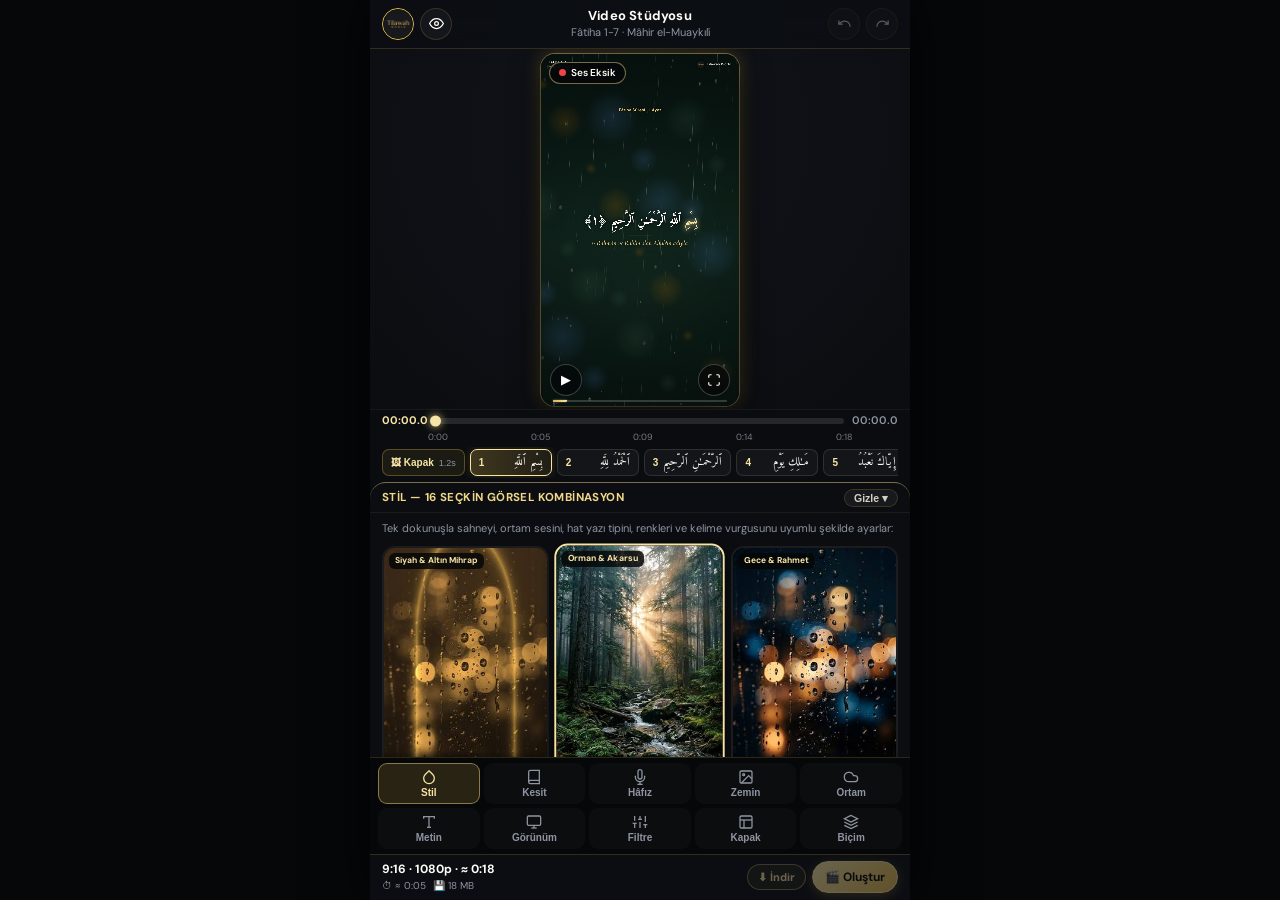
==== commit 3a3c5bb4: "Add files via upload" ====
--- a/index.html
+++ b/index.html
@@ -2,51 +2,54 @@
 <html lang="tr" dir="ltr" data-theme="black">
 <head>
   <meta charset="UTF-8" />
-  <meta name="viewport" content="width=device-width, initial-scale=1.0, viewport-fit=cover" />
-  <meta name="theme-color" content="#070809" />
+  <meta name="viewport" content="width=device-width, initial-scale=1.0, maximum-scale=1.0, user-scalable=no, viewport-fit=cover" />
+  <meta name="theme-color" content="#060709" />
   <meta name="apple-mobile-web-app-capable" content="yes" />
   <meta name="apple-mobile-web-app-status-bar-style" content="black-translucent" />
-  <meta name="apple-mobile-web-app-title" content="Tilawah World" />
-  <meta name="description" content="Tilawah World v5 · Profesyonel Kur'ân-ı Kerîm Tilâvet ve Sosyal Medya Video Stüdyosu" />
-  <title>Tilawah World · Ayet &amp; Video Stüdyosu</title>
+  <meta name="description" content="Tilawah World — Profesyonel Kur'ân-ı Kerîm Tilâveti Video Stüdyosu. 9:16 Reels, Shorts, TikTok ve YouTube için kelime vurgulu tilâvet videoları üretin." />
+  <title>Tilawah World — Kur'ân Tilâveti Video Stüdyosu</title>
+
   <link rel="manifest" href="manifest.json" />
   <link rel="icon" type="image/png" sizes="192x192" href="icons/icon-192.png" />
   <link rel="apple-touch-icon" sizes="180x180" href="icons/icon-180.png" />
+
   <link rel="preconnect" href="https://fonts.googleapis.com" />
   <link rel="preconnect" href="https://fonts.gstatic.com" crossorigin />
-  <link href="https://fonts.googleapis.com/css2?family=Amiri:ital,wght@0,400;0,700;1,400&family=Cormorant+Garamond:ital,wght@0,600;1,600&family=DM+Sans:wght@400;500;600;700&family=Noto+Naskh+Arabic:wght@400;600;700&family=Scheherazade+New:wght@400;700&family=Source+Sans+3:wght@400;500;600;700&display=swap" rel="stylesheet" />
+  <link href="https://fonts.googleapis.com/css2?family=Amiri:ital,wght@0,400;0,700;1,400&family=Cormorant+Garamond:ital,wght@0,500;0,600;0,700;1,600&family=DM+Sans:ital,opsz,wght@0,9..40,400;0,9..40,500;0,9..40,600;0,9..40,700;1,9..40,400&family=Noto+Naskh+Arabic:wght@500;600;700&family=Scheherazade+New:wght@400;700&family=Source+Sans+3:ital,wght@0,400;0,600;0,700;1,400&display=swap" rel="stylesheet" />
+
   <link rel="stylesheet" href="css/styles.css" />
 </head>
 <body>
-  <!-- PWA Splash Screen -->
+  <!-- Splash Screen -->
   <div id="pwaSplash" class="pwa-splash" aria-hidden="true">
-    <div class="splash-emblem-wrap">
+    <div class="splash-logo-wrap">
       <div class="splash-crescent-ring"></div>
       <img id="splashLogoImg" src="icons/logo.png" alt="Tilawah World" class="splash-logo" />
     </div>
-    <div class="splash-bismillah" dir="rtl">بِسْمِ اللَّهِ الرَّحْمَٰنِ الرَّحِيمِ</div>
-    <div style="font-weight:700;font-size:15px;color:var(--text-main);">Tilawah World</div>
+    <div class="splash-bismillah">﷽</div>
+    <div style="font-size:15px;font-weight:700;color:var(--gold-light);letter-spacing:0.6px;">TİLAWAH WORLD</div>
+    <div style="font-size:11.5px;color:var(--text-muted);">Profesyonel Tilâvet Video Stüdyosu</div>
   </div>
 
-  <div id="appShell" class="app-shell">
-    <!-- Service Worker Update Banner -->
-    <div id="swUpdateBanner" class="sw-banner">
-      <span>Yeni sürüm hazır. Değişiklikleri uygulamak için yenileyin.</span>
-      <button id="btnReloadSw" type="button" class="btn btn-gold btn-sm">Yenile</button>
+  <div class="app-shell">
+    <!-- Service Worker Update Notification -->
+    <div id="swUpdateBanner" class="sw-banner" role="status">
+      <span>✨ Yeni stüdyo sürümü hazır.</span>
+      <button id="btnSwReload" type="button" class="btn btn-gold btn-sm">Yenile</button>
     </div>
 
-    <!-- Top Header -->
-    <header class="top-header">
+    <!-- Top Studio Header (Reels Safe-Zone Removed; Clean Preview Toggle Added) -->
+    <header class="app-header">
       <div class="header-left">
-        <img id="headerLogoImg" src="icons/logo.png" alt="Logo" style="width:28px;height:28px;border-radius:50%;border:1px solid var(--border-gold);" />
-        <button id="btnSafeZoneToggle" type="button" class="icon-action-btn" title="Reels Güvenli Alan Rehberi">
-          <svg width="15" height="15" viewBox="0 0 24 24" fill="none" stroke="currentColor" stroke-width="2"><rect x="3" y="3" width="18" height="18" rx="2" stroke-dasharray="4 2"/></svg>
+        <img id="headerLogoImg" src="icons/logo.png" alt="Tilawah World" class="brand-logo-mini" title="Temayı Değiştir (Siyah / Zümrüt / Gece)" />
+        <button id="btnToggleCleanUI" type="button" class="icon-action-btn" title="Temiz Önizleme (Tuval Üstü Butonları Gizle/Göster)">
+          <svg width="15" height="15" viewBox="0 0 24 24" fill="none" stroke="currentColor" stroke-width="2"><path d="M1 12s4-8 11-8 11 8 11 8-4 8-11 8-11-8-11-8z"/><circle cx="12" cy="12" r="3"/></svg>
         </button>
       </div>
 
       <div class="header-center">
         <div class="header-main-title">Video Stüdyosu</div>
-        <div id="headerProjectSummary" class="header-sub-summary">A'lâ 1-5 · Mâhir el-Muaykılî</div>
+        <div id="headerProjectSummary" class="header-sub-summary">Fâtiha 1-7 · Mâhir el-Muaykılî</div>
       </div>
 
       <div class="header-right">
@@ -59,18 +62,10 @@
       </div>
     </header>
 
-    <!-- Always-Visible Top Stage & Canvas Preview (Varsayılan 9:16!) -->
+    <!-- Always-Visible Top Stage & Full-Bleed 9:16 Canvas Preview -->
     <main id="stageArea" class="stage-area">
       <div id="canvasWrap" class="canvas-container">
-        <canvas id="studioCanvas" width="1080" height="1920"></canvas>
-
-        <!-- Safe-Zone Guide -->
-        <div id="safeZoneOverlay" class="safe-zone-overlay">
-          <div class="sz-corner-tag">Reels Güvenli Alan</div>
-          <div class="sz-top">Üst Profil / Saat Alanı</div>
-          <div class="sz-right">Beğeni &amp; Yorum</div>
-          <div class="sz-bottom">Açıklama &amp; Ses Bilgisi (Alt %20)</div>
-        </div>
+        <canvas id="studioCanvas" width="1080" height="1920" title="Yazıyı taşımak için parmağınızla sürükleyin"></canvas>
 
         <!-- Stage Status Pill -->
         <div class="stage-badge">
@@ -79,762 +74,846 @@
           <span id="stageStatusLabel">Hazır</span>
         </div>
 
+        <!-- Drag Position Indicator Pill -->
+        <div id="stageDragHint" class="stage-drag-hint">✥ Konum: X 0% · Y 0%</div>
+
         <!-- On-Canvas Play & Fullscreen Buttons -->
         <button id="btnPlayPreview" type="button" class="canvas-corner-btn canvas-play-btn" title="Önizle / Durdur" disabled>
           <span id="lblPlayBtn">▶</span>
         </button>
-        <button id="btnFullscreenPreview" type="button" class="canvas-corner-btn canvas-fs-btn" title="Önizlemeyi Büyüt / Küçült">
-          ⛶
+        <button id="btnFullscreenPreview" type="button" class="canvas-corner-btn canvas-fs-btn" title="Paneli Kapat / Geniş Önizleme">
+          <svg width="14" height="14" viewBox="0 0 24 24" fill="none" stroke="currentColor" stroke-width="2"><path d="M8 3H5a2 2 0 0 0-2 2v3m18 0V5a2 2 0 0 0-2-2h-3m0 18h3a2 2 0 0 0 2-2v-3M3 16v3a2 2 0 0 0 2 2h3"/></svg>
         </button>
-
-        <div id="bufferingPill" class="buffering-pill">
-          <span class="crescent-spinner"></span>
-          <span>Ses önbelleğe alınıyor...</span>
-        </div>
       </div>
     </main>
 
-    <!-- Combined Precision Time Scrubber + Ruler + Interactive Ayah Blocks Strip -->
-    <section class="timeline-section">
-      <div class="time-readout-row tabular-nums">
-        <span id="lblCurrentTime" style="color:var(--gold-bright);">00:00.0</span>
-        <div id="progressTrackBar" class="progress-track" title="İstediğiniz saniyeye atlamak için dokunun">
+    <!-- Unified Studio Timeline + [🖼 Kapak] & Ayah Blocks -->
+    <section class="timeline-area" aria-label="Zaman Çizelgesi ve Âyet Şeridi">
+      <div class="timeline-scrubber-row">
+        <span id="lblCurrentTime" class="tl-time-cur tabular-nums">00:00.0</span>
+        <div class="progress-track" id="progressBarTrack" title="Zaman çubuğu">
           <div id="progressBarFill" class="progress-fill"></div>
         </div>
-        <span id="lblTotalDuration" style="color:var(--text-muted);">≈ 00:00.0</span>
+        <span id="lblTotalDuration" class="tl-time-tot tabular-nums">00:00.0</span>
       </div>
-      <div id="timelineRulerRow" class="timeline-ruler-row">
-        <span>0:00</span><span>0:05</span><span>0:10</span><span>0:15</span><span>0:20</span>
+
+      <div class="timeline-ruler-row tabular-nums">
+        <span id="tlRuler0">0:00</span>
+        <span id="tlRuler1">0:05</span>
+        <span id="tlRuler2">0:10</span>
+        <span id="tlRuler3">0:15</span>
+        <span id="tlRuler4">0:20</span>
       </div>
-      <div id="ayahTimelineStrip" class="ayah-timeline-strip" aria-label="Âyet Zaman Şeridi"></div>
+
+      <div id="ayahTimelineStrip" class="ayah-timeline-strip"></div>
     </section>
 
-    <!-- Compact Docked Tool Panel -->
-    <section id="studioPanel" class="studio-panel" aria-label="Araç Ayarları Paneli">
-      <div class="sheet-header-bar">
-        <span id="sheetTitleText" class="sheet-title">Stil</span>
-        <div class="sheet-header-actions">
-          <button id="btnExpandSheet" type="button" class="sheet-close-btn" title="Paneli Genişlet / Daralt">↕ Boyut</button>
-          <button id="btnCloseSheet" type="button" class="sheet-close-btn">Kapat</button>
-        </div>
+    <!-- Contextual Tool Drawer (Compact & Sub-Tabbed) -->
+    <section id="toolDrawer" class="tool-drawer" aria-label="Stüdyo Ayar Çekmecesi">
+      <div class="drawer-top-bar">
+        <span id="drawerTitle" class="drawer-title">STİL — 16 SEÇKİN GÖRSEL KOMBİNASYON</span>
+        <button id="btnCloseDrawer" type="button" class="drawer-close-btn">Gizle ▾</button>
       </div>
 
-      <div class="sheet-body">
-        <!-- 1. STİL -->
-        <div id="pane-stil" class="tab-pane active">
-          <div class="field-label">
-            <span>Hazır Atmosfer Stilleri (Tek Dokunuş · Kilitsiz)</span>
-            <button id="btnRandomZeminHeader" type="button" class="btn btn-sm">🎲 Rastgele Sahne</button>
+      <div class="drawer-body">
+        <!-- 1. STİL (16 Curated Studio Presets) -->
+        <div id="tab-stil" class="tab-pane active">
+          <div style="font-size:11px;color:var(--text-muted);margin-bottom:2px;">
+            Tek dokunuşla sahneyi, ortam sesini, hat yazı tipini, renkleri ve kelime vurgusunu uyumlu şekilde ayarlar:
           </div>
           <div id="stylePresetGrid" class="zemin-grid"></div>
         </div>
 
-        <!-- 2. KESİT -->
-        <div id="pane-kesit" class="tab-pane">
-          <div id="btnJumpToHafizFromKesit" class="sebat-list-item" style="background:var(--bg-card);border:1px solid var(--border);">
+        <!-- 2. KESİT (Surah Quick Search + +/-1 Ayah Buttons + Known Excerpts) -->
+        <div id="tab-kesit" class="tab-pane">
+          <div class="glass-card">
+            <div class="field-label">
+              <span>Sûre ve Âyet Aralığı</span>
+              <span id="lblAudioReadyState" style="font-size:10px;color:var(--gold-bright);">Hazırlanıyor...</span>
+            </div>
+
+            <div class="grid-2">
+              <input id="inpSurahSearch" type="search" class="input-box" placeholder="🔍 Sûre ara (Yasin, Mülk, 36)..." />
+              <select id="selSurah" class="select-box" aria-label="Sûre Seçimi"></select>
+            </div>
+
+            <div style="display:flex;align-items:flex-end;gap:6px;">
+              <div style="flex:1;">
+                <label for="selAyahStart" style="font-size:10px;color:var(--text-muted);display:block;margin-bottom:2px;">Başlangıç Âyeti</label>
+                <select id="selAyahStart" class="select-box tabular-nums"></select>
+              </div>
+              <div style="flex:1;">
+                <label for="selAyahEnd" style="font-size:10px;color:var(--text-muted);display:block;margin-bottom:2px;">Bitiş Âyeti</label>
+                <select id="selAyahEnd" class="select-box tabular-nums"></select>
+              </div>
+              <button id="btnAyahMinus" type="button" class="btn btn-sm" title="Bitiş âyetini 1 azalt" style="height:33px;">-1 Âyet</button>
+              <button id="btnAyahPlus" type="button" class="btn btn-sm" title="Bitiş âyetini 1 artır" style="height:33px;">+1 Âyet</button>
+            </div>
+
             <div>
-              <div style="font-size:11px;color:var(--text-muted);">Hâfız</div>
-              <div id="lblCurrentReciterInKesit" class="sebat-item-title">Mâhir el-Muaykılî</div>
-            </div>
-            <span style="color:var(--gold-light);font-weight:700;">›</span>
-          </div>
-
-          <div class="field-label">
-            <span>Âyet Aralığı Seçimi (114 Sûre)</span>
-            <button id="btnAddCurrentToFavorites" type="button" class="btn btn-sm">+ Kesitlere Ekle</button>
-          </div>
-          <div class="grid-3">
-            <div class="field-group">
-              <label class="field-label" for="selSurah">Sûre</label>
-              <select id="selSurah" class="select-box"></select>
-            </div>
-            <div class="field-group">
-              <label class="field-label" for="selAyahStart">Baştan</label>
-              <select id="selAyahStart" class="select-box tabular-nums"></select>
-            </div>
-            <div class="field-group">
-              <label class="field-label" for="selAyahEnd">Sona</label>
-              <select id="selAyahEnd" class="select-box tabular-nums"></select>
-            </div>
-          </div>
-
-          <div class="glass-card">
-            <div style="display:flex;align-items:center;justify-content:space-between;gap:10px;" class="tabular-nums">
-              <span style="font-size:12px;color:var(--text-muted);">Süre</span>
-              <strong id="lblKesitDuration" style="color:var(--gold-bright);font-size:13px;">≈ 0:25</strong>
-              <div style="flex:1;height:5px;background:rgba(255,255,255,0.12);border-radius:999px;overflow:hidden;">
-                <div id="kesitDurationFill" style="height:100%;width:12%;background:var(--gold-light);border-radius:999px;"></div>
-              </div>
-              <span style="font-size:11px;color:var(--text-muted);">10:00</span>
-            </div>
-            <div id="lblAudioReadyState" style="font-size:11.5px;color:var(--text-muted);">Ses hazırlanıyor...</div>
-            <div id="ayahAudioErrorBox" style="display:none;flex-direction:column;gap:6px;">
-              <div id="ayahAudioFailList" style="font-size:11px;color:#FCA5A5;"></div>
+              <label for="selBismillahMode" style="font-size:10px;color:var(--text-muted);display:block;margin-bottom:2px;">Besmele Gösterimi (1. Âyetlerde)</label>
+              <select id="selBismillahMode" class="select-box">
+                <option value="separate">Üstte Zarif Besmele Tacı Göster</option>
+                <option value="first_only">Sadece Sûrenin 1. Âyetinde Göster</option>
+                <option value="strip">Besmele Satırını Gizle</option>
+              </select>
+            </div>
+
+            <div id="ayahAudioAlertBox" class="alert-box error">
+              <div style="font-weight:700;">⚠️ Bazı âyetlerin ses dosyası indirilemedi:</div>
+              <div id="ayahAudioFailList"></div>
+              <div style="display:flex;gap:6px;margin-top:3px;">
+                <button id="btnRetryFailedAudio" type="button" class="btn btn-sm">🔄 Tekrar Dene</button>
+                <button id="btnContinueTextOnly" type="button" class="btn btn-gold btn-sm">📝 Sadece Metin İle Devam Et</button>
+              </div>
+            </div>
+          </div>
+
+          <div class="glass-card">
+            <div class="field-label">Bilinen Kesitler (Tek Dokunuşla Yükle)</div>
+            <div id="knownExcerptsList" class="sebat-list"></div>
+          </div>
+        </div>
+
+        <!-- 3. HÂFIZ -->
+        <div id="tab-hafiz" class="tab-pane">
+          <div style="display:flex;gap:6px;align-items:center;">
+            <input id="inpReciterSearch" type="search" class="input-box" placeholder="🔍 Hâfız ara (Mahir, Afasi, Şureym, Husari)..." />
+          </div>
+          <div id="recitersListWrap" class="sebat-list"></div>
+        </div>
+
+        <!-- 4. ZEMİN (Sadece Hareketli Video & Canlı Sahneler + Galerim; Pexels ve Sabit Görseller Kaldırıldı!) -->
+        <div id="tab-zemin" class="tab-pane">
+          <div style="display:flex;gap:6px;align-items:center;justify-content:space-between;">
+            <div id="zeminCategoryChips" class="chip-scroll" style="flex:1;"></div>
+            <button id="btnRandomZemin" type="button" class="btn btn-sm" title="Rastgele Hareketli Sahne">🎲</button>
+            <label for="inpUploadMedia" class="btn btn-gold btn-sm" style="cursor:pointer;margin:0;flex-shrink:0;">
+              + Galerim
+              <input id="inpUploadMedia" type="file" accept="video/*,image/*" multiple style="display:none;" />
+            </label>
+          </div>
+
+          <div id="zeminGrid" class="zemin-grid"></div>
+
+          <!-- Sahne & Galerim İnce Ayarları -->
+          <div class="glass-card">
+            <div class="field-label">Sahne Yakınlaştırma &amp; Konum İnce Ayarı</div>
+            <div class="slider-row">
+              <div class="slider-header">
+                <span>Yakınlaştırma (Zoom)</span>
+                <span id="valBgZoom" class="slider-val" data-reset-target="rngBgZoom" data-reset-val="100" title="Sıfırlamak için dokunun">1.00x</span>
+              </div>
+              <input id="rngBgZoom" type="range" min="100" max="180" step="2" value="100" />
+            </div>
+            <div class="grid-2">
+              <div class="slider-row">
+                <div class="slider-header">
+                  <span>Yatay Kaydırma (X)</span>
+                  <span id="valBgPanX" class="slider-val" data-reset-target="rngBgPanX" data-reset-val="0" title="Sıfırlamak için dokunun">0%</span>
+                </div>
+                <input id="rngBgPanX" type="range" min="-35" max="35" step="1" value="0" />
+              </div>
+              <div class="slider-row">
+                <div class="slider-header">
+                  <span>Dikey Kaydırma (Y)</span>
+                  <span id="valBgPanY" class="slider-val" data-reset-target="rngBgPanY" data-reset-val="0" title="Sıfırlamak için dokunun">0%</span>
+                </div>
+                <input id="rngBgPanY" type="range" min="-35" max="35" step="1" value="0" />
+              </div>
+            </div>
+
+            <div id="videoTrimBox" class="grid-2" style="display:none;padding-top:4px;border-top:1px solid rgba(255,255,255,0.06);">
+              <div>
+                <label for="inpVideoTrimStart" style="font-size:10px;color:var(--text-muted);display:block;margin-bottom:2px;">Video Başlangıç (sn)</label>
+                <input id="inpVideoTrimStart" type="number" min="0" max="600" step="0.5" value="0" class="input-box tabular-nums" />
+              </div>
+              <div>
+                <label for="inpVideoTrimEnd" style="font-size:10px;color:var(--text-muted);display:block;margin-bottom:2px;">Video Bitiş (0=Tamamı)</label>
+                <input id="inpVideoTrimEnd" type="number" min="0" max="600" step="0.5" value="0" class="input-box tabular-nums" />
+              </div>
+            </div>
+
+            <div style="display:flex;gap:6px;padding-top:4px;border-top:1px solid rgba(255,255,255,0.06);">
+              <input id="inpDirectMediaUrl" type="url" class="input-box" placeholder="Galerim için doğrudan MP4 URL yapıştırın..." />
+              <button id="btnAddDirectMediaUrl" type="button" class="btn btn-sm">Ekle</button>
+              <button id="btnClearGallery" type="button" class="btn btn-danger btn-sm" title="Galerim'deki yüklemeleri temizle">Temizle</button>
+            </div>
+          </div>
+        </div>
+
+        <!-- 5. ORTAM -->
+        <div id="tab-ortam" class="tab-pane">
+          <div class="glass-card">
+            <div class="slider-row">
+              <div class="slider-header">
+                <span>Ortam Sesi Seviyesi</span>
+                <span id="valAmbientVol" class="slider-val" data-reset-target="rngAmbientVol" data-reset-val="22" title="Sıfırlamak için dokunun">%22</span>
+              </div>
+              <input id="rngAmbientVol" type="range" min="0" max="100" step="1" value="22" />
+            </div>
+          </div>
+
+          <div id="ambientSoundList" class="sebat-list"></div>
+
+          <div class="glass-card">
+            <div class="field-label">Kıraat, Zemin Sesi &amp; Geçiş Ayarları</div>
+            <div class="slider-row">
+              <div class="slider-header">
+                <span>Hâfız Kıraat Ses Seviyesi</span>
+                <span id="valReciterVol" class="slider-val" data-reset-target="rngReciterVol" data-reset-val="100" title="Sıfırlamak için dokunun">%100</span>
+              </div>
+              <input id="rngReciterVol" type="range" min="20" max="100" step="2" value="100" />
+            </div>
+
+            <div class="grid-2">
+              <div>
+                <label for="selVideoAudioMode" style="font-size:10px;color:var(--text-muted);display:block;margin-bottom:2px;">Zemin Videosu Sesi</label>
+                <select id="selVideoAudioMode" class="select-box">
+                  <option value="muted">Sessiz (Önerilen)</option>
+                  <option value="mix">Kıraatle Miksle (Kayda Girer)</option>
+                </select>
+              </div>
+              <div class="slider-row" style="justify-content:flex-end;">
+                <div class="slider-header">
+                  <span>Zemin Video Sesi</span>
+                  <span id="valBgVideoVol" class="slider-val" data-reset-target="rngBgVideoVol" data-reset-val="35">%35</span>
+                </div>
+                <input id="rngBgVideoVol" type="range" min="0" max="100" step="5" value="35" />
+              </div>
+            </div>
+
+            <div class="slider-row">
+              <div class="slider-header">
+                <span>Âyet Arası Boşluk Kırpma (Gapless)</span>
+                <span id="valGaplessTrim" class="slider-val" data-reset-target="rngGaplessTrim" data-reset-val="0.25">0.25 sn</span>
+              </div>
+              <input id="rngGaplessTrim" type="range" min="0" max="0.9" step="0.05" value="0.25" />
+            </div>
+
+            <div class="grid-2">
+              <div>
+                <label for="selSmoothFadeOut" style="font-size:10px;color:var(--text-muted);display:block;margin-bottom:2px;">Video Sonu Kapanış</label>
+                <select id="selSmoothFadeOut" class="select-box">
+                  <option value="on">Yumuşak Kapanış (1.2sn Fade)</option>
+                  <option value="off">Anında Bitir</option>
+                </select>
+              </div>
+              <div>
+                <label for="selAudioFailPolicy" style="font-size:10px;color:var(--text-muted);display:block;margin-bottom:2px;">Ses İndirilemezse</label>
+                <select id="selAudioFailPolicy" class="select-box">
+                  <option value="strict">Uyarı Ver &amp; Bekle</option>
+                  <option value="text_only">Otomatik Metin Moduna Geç</option>
+                </select>
+              </div>
+            </div>
+          </div>
+        </div>
+
+        <!-- 6. METİN (Hap Alt Sekmeli: [Arapça Hat] · [Türkçe Meal] · [İngilizce Meal] · [Kelime Vurgusu]) -->
+        <div id="tab-metin" class="tab-pane">
+          <div class="subtab-bar" data-subtab-group="metin">
+            <button type="button" class="subtab-btn active" data-subtab="metin-ar">Arapça Hat</button>
+            <button type="button" class="subtab-btn" data-subtab="metin-tr">Türkçe Meal</button>
+            <button type="button" class="subtab-btn" data-subtab="metin-en">İngilizce Meal</button>
+            <button type="button" class="subtab-btn" data-subtab="metin-hl">Kelime Vurgusu</button>
+          </div>
+
+          <!-- Sub-tab 1: Arapça Hat -->
+          <div id="subtab-metin-ar" class="subtab-pane active" data-subtab-group="metin">
+            <div class="glass-card">
+              <div class="field-label">Arapça Hat Yazı Tipi</div>
+              <div class="sebat-btn-group" id="arabicFontGroup">
+                <button type="button" class="sebat-opt-btn active" data-arfont="Amiri" style="font-family:'Amiri',serif;font-size:15px;">Amiri Klasik</button>
+                <button type="button" class="sebat-opt-btn" data-arfont="Scheherazade New" style="font-family:'Scheherazade New',serif;font-size:15px;">Scheherazade</button>
+                <button type="button" class="sebat-opt-btn" data-arfont="Noto Naskh Arabic" style="font-family:'Noto Naskh Arabic',serif;font-size:14px;">Noto Naskh</button>
+              </div>
+
+              <div class="field-label" style="margin-top:2px;">
+                <span>Arapça Renk</span>
+                <span id="lblArabicColorName" style="color:var(--text-main);">Fildişi</span>
+              </div>
+              <div style="display:flex;align-items:center;gap:8px;">
+                <div id="arabicColorSwatches" class="swatch-row" style="flex:1;"></div>
+                <input id="inpArabicColor" type="color" value="#FFFDF7" class="color-picker-mini" title="Özel Arapça Rengi Seç" />
+              </div>
+
+              <div class="slider-row">
+                <div class="slider-header">
+                  <span>Arapça Hat Boyutu</span>
+                  <span id="valArabicSize" class="slider-val" data-reset-target="rngArabicSize" data-reset-val="44">44 px</span>
+                </div>
+                <input id="rngArabicSize" type="range" min="26" max="76" step="1" value="44" />
+              </div>
+
               <div class="grid-2">
-                <button id="btnRetryFailedAudio" type="button" class="btn btn-sm">🔄 Tekrar Dene</button>
-                <button id="btnContinueTextOnly" type="button" class="btn btn-gold btn-sm">📜 Sadece Metin İle Devam</button>
-              </div>
-            </div>
-          </div>
-
-          <div class="field-label" style="margin-top:4px;">Bilinen Kesitler (Çevrimdışı Hazır)</div>
-          <div id="knownExcerptsList" class="sebat-list"></div>
-        </div>
-
-        <!-- 3. HÂFIZ -->
-        <div id="pane-hafiz" class="tab-pane">
-          <input id="inpReciterSearch" type="search" class="input-box" placeholder="Hâfız veya özellik ara (kelime kelime vurgu, Harâm imamı...)" />
-          <div id="reciterFullList" class="sebat-list"></div>
-        </div>
-
-        <!-- 4. ZEMİN (Tam Kapsamlı: Kategoriler + Hareket + Zoom/Pan X/Y + Video Trim + URL İndir + Galerim Yönetimi) -->
-        <div id="pane-zemin" class="tab-pane">
-          <div style="display:flex;gap:6px;align-items:center;">
-            <input id="inpZeminSearch" type="search" class="input-box" placeholder="Zemin ara veya Pexels'te bul..." />
-            <button id="btnSearchPexels" type="button" class="btn btn-sm">🌐 Pexels</button>
-            <label for="inpGalleryUpload" class="btn btn-gold btn-sm" style="cursor:pointer;">
-              + Yükle
-              <input id="inpGalleryUpload" type="file" accept="image/jpeg,image/png,image/webp,video/mp4,video/webm,video/quicktime" multiple style="display:none;" />
-            </label>
-          </div>
-
-          <div id="pexelsKeyPromptBox" class="glass-card" style="display:none;">
-            <div style="font-size:11px;color:var(--text-muted);">Ücretsiz Pexels API anahtarınızı girerek binlerce dikey stok video arayabilirsiniz:</div>
-            <div style="display:flex;gap:6px;">
-              <input id="inpPexelsKeyInline" type="password" class="input-box" placeholder="Pexels API Anahtarı..." />
-              <button id="btnSavePexelsKeyInline" type="button" class="btn btn-gold btn-sm">Kaydet</button>
-            </div>
-          </div>
-
-          <div id="zeminCategoryBar" class="chip-scroll"></div>
-          <div id="zeminGrid" class="zemin-grid"></div>
-
-          <div id="galleryManageBar" style="display:none;justify-content:space-between;align-items:center;gap:8px;">
-            <span id="lblGalleryCount" style="font-size:11px;color:var(--text-muted);">0 kişisel medya</span>
-            <button id="btnClearGallery" type="button" class="btn btn-danger btn-sm">Tüm Galerim'i Temizle</button>
-          </div>
-
-          <div class="glass-card">
-            <div class="field-label">Hareket (Fotoğraf &amp; Sahne Akışı)</div>
-            <div id="photoMotionGroup" class="sebat-option-row">
-              <button type="button" class="sebat-opt-btn" data-motion="still">Durgun</button>
-              <button type="button" class="sebat-opt-btn" data-motion="zoom_in">Yaklaş</button>
-              <button type="button" class="sebat-opt-btn" data-motion="zoom_out">Uzaklaş</button>
-              <button type="button" class="sebat-opt-btn active" data-motion="pan">Kaydır</button>
-            </div>
-          </div>
-
-          <!-- v3 Detaylı Zemin Kontrolleri (Zoom, Pan X/Y, Video Trim, Doğrudan URL) -->
-          <div class="glass-card">
-            <div class="field-label">Hassas Kadraj (Zoom &amp; Kaydırma)</div>
-            <div class="grid-3">
-              <div class="field-group">
-                <label class="field-label" for="rngBgZoom">
-                  <span>Zoom</span>
-                  <span id="valBgZoom" class="field-val">1.00x</span>
-                </label>
-                <input id="rngBgZoom" type="range" min="100" max="220" value="100" />
-              </div>
-              <div class="field-group">
-                <label class="field-label" for="rngBgPanX">
-                  <span>Yatay (X)</span>
-                  <span id="valBgPanX" class="field-val">0%</span>
-                </label>
-                <input id="rngBgPanX" type="range" min="-50" max="50" value="0" />
-              </div>
-              <div class="field-group">
-                <label class="field-label" for="rngBgPanY">
-                  <span>Dikey (Y)</span>
-                  <span id="valBgPanY" class="field-val">0%</span>
-                </label>
-                <input id="rngBgPanY" type="range" min="-50" max="50" value="0" />
-              </div>
-            </div>
-
-            <div id="videoTrimBox" class="grid-2" style="display:none;margin-top:4px;">
-              <div class="field-group">
-                <label class="field-label" for="inpVideoTrimStart">Video Başlangıç (sn)</label>
-                <input id="inpVideoTrimStart" type="number" min="0" step="0.5" value="0" class="input-box" />
-              </div>
-              <div class="field-group">
-                <label class="field-label" for="inpVideoTrimEnd">Video Bitiş (0 = Sonuna Kadar)</label>
-                <input id="inpVideoTrimEnd" type="number" min="0" step="0.5" value="0" class="input-box" />
-              </div>
-            </div>
-
-            <div class="field-group" style="margin-top:4px;">
-              <label class="field-label" for="inpDirectMediaUrl">Doğrudan Medya Bağlantısı (.mp4, .webm, .jpg)</label>
-              <div style="display:flex;gap:6px;">
-                <input id="inpDirectMediaUrl" type="url" class="input-box" placeholder="https://ornek.com/video.mp4" />
-                <button id="btnLoadDirectUrl" type="button" class="btn btn-sm">İndir &amp; Seç</button>
-              </div>
-            </div>
-          </div>
-        </div>
-
-        <!-- 5. ORTAM & SES (Tam Kapsamlı: Hâfız + Ortam + Video Sesi + Gapless Trim + Yumuşak Kapanış + Ses Hata Politikası) -->
-        <div id="pane-ortam" class="tab-pane">
-          <div class="glass-card">
-            <div class="field-label">
-              <span>Okuyucu (Hâfız Sesi)</span>
-              <span id="valReciterVol" class="field-val">%100</span>
-            </div>
-            <div style="display:flex;align-items:center;gap:10px;">
-              <span style="font-size:14px;">🔈</span>
-              <input id="rngReciterVol" type="range" min="10" max="100" value="100" />
-              <span style="font-size:14px;">🔊</span>
-            </div>
-          </div>
-
-          <div class="glass-card">
-            <div class="field-label">
-              <span>Ortam Ses Seviyesi</span>
-              <span id="valAmbientVol" class="field-val">%20</span>
-            </div>
-            <div style="display:flex;align-items:center;gap:10px;">
-              <span style="font-size:14px;">🔈</span>
-              <input id="rngAmbientVol" type="range" min="0" max="80" value="20" />
-              <span style="font-size:14px;">🔊</span>
-            </div>
-          </div>
-
-          <div class="field-label">Ortam Sesleri (Tamamı Açık)</div>
-          <div id="ambientSoundList" class="sebat-list"></div>
-
-          <div class="glass-card">
+                <div class="slider-row">
+                  <div class="slider-header">
+                    <span>Harf Aralığı</span>
+                    <span id="valArabicLetterSpacing" class="slider-val" data-reset-target="rngArabicLetterSpacing" data-reset-val="0">0 px</span>
+                  </div>
+                  <input id="rngArabicLetterSpacing" type="range" min="0" max="6" step="0.5" value="0" />
+                </div>
+                <div class="slider-row">
+                  <div class="slider-header">
+                    <span>Metin Gölgesi</span>
+                    <span id="valTextShadow" class="slider-val" data-reset-target="rngTextShadow" data-reset-val="14">14 px</span>
+                  </div>
+                  <input id="rngTextShadow" type="range" min="0" max="32" step="2" value="14" />
+                </div>
+              </div>
+            </div>
+          </div>
+
+          <!-- Sub-tab 2: Türkçe Meal -->
+          <div id="subtab-metin-tr" class="subtab-pane" data-subtab-group="metin">
+            <div class="glass-card">
+              <div class="field-label">Türkçe Meal Kaynağı</div>
+              <div class="sebat-btn-group" id="mealEditionGroup">
+                <button type="button" class="sebat-opt-btn active" data-edition="tr.diyanet">Diyanet İşleri</button>
+                <button type="button" class="sebat-opt-btn" data-edition="tr.yazir">Elmalılı Hamdi Yazır</button>
+                <button type="button" class="sebat-opt-btn" data-edition="tr.vakfi">Diyanet Vakfı</button>
+              </div>
+
+              <div class="field-label" style="margin-top:2px;">Meal Yazı Stili</div>
+              <div class="sebat-btn-group" id="mealStyleGroup">
+                <button type="button" class="sebat-opt-btn" data-mstyle="sade">Sade</button>
+                <button type="button" class="sebat-opt-btn" data-mstyle="kitap">Kitap</button>
+                <button type="button" class="sebat-opt-btn" data-mstyle="klasik">Klasik</button>
+                <button type="button" class="sebat-opt-btn" data-mstyle="italik">İtalik</button>
+                <button type="button" class="sebat-opt-btn active" data-mstyle="zarif">Zarif</button>
+                <button type="button" class="sebat-opt-btn" data-mstyle="edebi">Edebî</button>
+              </div>
+
+              <div class="field-label" style="margin-top:2px;">
+                <span>Türkçe Meal Rengi</span>
+                <span id="lblMealColorName" style="color:var(--text-main);">Zer Altın</span>
+              </div>
+              <div style="display:flex;align-items:center;gap:8px;">
+                <div id="mealColorSwatches" class="swatch-row" style="flex:1;"></div>
+                <input id="inpMealColor" type="color" value="#E8C978" class="color-picker-mini" title="Özel Türkçe Meal Rengi Seç" />
+              </div>
+
+              <div class="slider-row">
+                <div class="slider-header">
+                  <span>Türkçe Meal Yazı Boyutu</span>
+                  <span id="valMealSize" class="slider-val" data-reset-target="rngMealSize" data-reset-val="23">23 px</span>
+                </div>
+                <input id="rngMealSize" type="range" min="14" max="42" step="1" value="23" />
+              </div>
+
+              <div class="field-label" style="margin-top:2px;">Âyet Numarası Biçimi (Türkçe &amp; İngilizce Mealde)</div>
+              <div class="sebat-btn-group" id="mealNumFormatGroup">
+                <button type="button" class="sebat-opt-btn active" data-numfmt="hyphen">1- Meal</button>
+                <button type="button" class="sebat-opt-btn" data-numfmt="dot">1. Meal</button>
+                <button type="button" class="sebat-opt-btn" data-numfmt="bracket">[1] Meal</button>
+                <button type="button" class="sebat-opt-btn" data-numfmt="none">Numarasız</button>
+              </div>
+            </div>
+          </div>
+
+          <!-- Sub-tab 3: İngilizce Meal -->
+          <div id="subtab-metin-en" class="subtab-pane" data-subtab-group="metin">
+            <div class="glass-card">
+              <label class="toggle-row">
+                <span>Videoda İngilizce Meali Göster (Sahih International)</span>
+                <input id="chkShowEnMealQuick" type="checkbox" class="switch-chk" />
+              </label>
+
+              <div class="field-label" style="margin-top:2px;">
+                <span>İngilizce Meal Rengi</span>
+                <span id="lblEnColorName" style="color:var(--text-main);">Gümüş Gri</span>
+              </div>
+              <div style="display:flex;align-items:center;gap:8px;">
+                <div id="enColorSwatches" class="swatch-row" style="flex:1;"></div>
+                <input id="inpEnMealColor" type="color" value="#CBD5E1" class="color-picker-mini" title="Özel İngilizce Meal Rengi Seç" />
+              </div>
+
+              <div class="slider-row">
+                <div class="slider-header">
+                  <span>İngilizce Meal Yazı Boyutu</span>
+                  <span id="valEnMealSize" class="slider-val" data-reset-target="rngEnMealSize" data-reset-val="18">18 px</span>
+                </div>
+                <input id="rngEnMealSize" type="range" min="12" max="34" step="1" value="18" />
+              </div>
+
+              <div style="font-size:11px;color:var(--text-muted);">
+                💡 İngilizce mealin başında da seçtiğiniz biçimde (örn. <b>1- In the name of Allah...</b>) âyet numarası otomatik yer alır.
+              </div>
+            </div>
+          </div>
+
+          <!-- Sub-tab 4: Okunan Kelime Vurgusu -->
+          <div id="subtab-metin-hl" class="subtab-pane" data-subtab-group="metin">
+            <div class="glass-card">
+              <div class="field-label">Okunan Kelime Vurgusu</div>
+              <div class="sebat-btn-group" id="wordHighlightGroup">
+                <button type="button" class="sebat-opt-btn active" data-wh="on">✨ Vurgulu (Kelime Takibi Açık)</button>
+                <button type="button" class="sebat-opt-btn" data-wh="off">Normal (Vurgusuz)</button>
+              </div>
+
+              <div class="field-label" style="margin-top:2px;">
+                <span>Okunan Kelime Vurgu Rengi</span>
+                <span id="lblHighlightColorName" style="color:var(--text-main);">Altın Nûr</span>
+              </div>
+              <div style="display:flex;align-items:center;gap:8px;">
+                <div id="highlightColorSwatches" class="swatch-row" style="flex:1;"></div>
+                <input id="inpHighlightColor" type="color" value="#F8E5A6" class="color-picker-mini" title="Özel Kelime Vurgu Rengi Seç" />
+              </div>
+
+              <div class="field-label" style="margin-top:2px;">Vurgu Görünüm Stili</div>
+              <div class="sebat-btn-group" id="highlightStyleGroup">
+                <button type="button" class="sebat-opt-btn active" data-hlstyle="glow">Renk &amp; Işıma</button>
+                <button type="button" class="sebat-opt-btn" data-hlstyle="underline">Alt Çizgi &amp; Işıma</button>
+                <button type="button" class="sebat-opt-btn" data-hlstyle="pill_scale">Yumuşak Kutu &amp; Büyüme</button>
+              </div>
+
+              <div class="slider-row">
+                <div class="slider-header">
+                  <span>Kelime Senkron İnce Ayarı (Erken / Geç)</span>
+                  <span id="valWordTimingOffset" class="slider-val" data-reset-target="rngWordTimingOffset" data-reset-val="0">0.00 sn</span>
+                </div>
+                <input id="rngWordTimingOffset" type="range" min="-0.5" max="0.5" step="0.05" value="0" />
+              </div>
+            </div>
+          </div>
+        </div>
+
+        <!-- 7. GÖRÜNÜM -->
+        <div id="tab-gorunum" class="tab-pane">
+          <div class="glass-card">
+            <div class="field-label">Altyazı &amp; Dil Düzeni</div>
+            <div class="sebat-btn-group" id="subtitleModeGroup">
+              <button type="button" class="sebat-opt-btn active" data-submode="tr">Arapça + Türkçe</button>
+              <button type="button" class="sebat-opt-btn" data-submode="both">Arapça + TR + EN</button>
+              <button type="button" class="sebat-opt-btn" data-submode="en">Arapça + İngilizce</button>
+              <button type="button" class="sebat-opt-btn" data-submode="ar_only">Sadece Arapça</button>
+              <button type="button" class="sebat-opt-btn" data-submode="meal_only">Sadece Meal</button>
+              <button type="button" class="sebat-opt-btn" data-submode="blank">Metinsiz</button>
+            </div>
+          </div>
+
+          <div class="glass-card">
+            <div class="field-label">Video İçi Süre İlerleme Şeridi &amp; Sûre Başlığı</div>
             <div class="grid-2">
-              <div class="field-group">
-                <label class="field-label" for="rngBgVideoVol">
-                  <span>Arka Plan Video Sesi</span>
-                  <span id="valBgVideoVol" class="field-val">%0</span>
-                </label>
-                <input id="rngBgVideoVol" type="range" min="0" max="100" value="0" />
-              </div>
-              <div class="field-group">
-                <label class="field-label" for="rngGaplessTrim">
-                  <span>Âyet Arası Boşluk Kırpma</span>
-                  <span id="valGaplessTrim" class="field-val">0.14 sn</span>
-                </label>
-                <input id="rngGaplessTrim" type="range" min="0" max="35" value="14" />
-              </div>
-            </div>
-
-            <div class="grid-2">
-              <div class="field-group">
-                <label class="field-label" for="selFadeOutEnd">Video Sonunda Yumuşak Kapanış</label>
-                <select id="selFadeOutEnd" class="select-box">
-                  <option value="on" selected>Açık (Yumuşak Kapanış)</option>
-                  <option value="off">Kapalı</option>
-                </select>
-              </div>
-              <div class="field-group">
-                <label class="field-label" for="selAudioFailPolicy">Ses Yüklenemezse</label>
-                <select id="selAudioFailPolicy" class="select-box">
-                  <option value="block" selected>Kaydı Engelle &amp; Uyar</option>
-                  <option value="text_only">Otomatik Sadece Metin</option>
-                </select>
-              </div>
-            </div>
-          </div>
-        </div>
-
-        <!-- 6. METİN (Tam Kapsamlı: Meal Stilleri + Arapça Hat + Renk Daireleri + Özel Renk Seçici + Okunaklılık + Konum + Boyut + Gölge + Harf Aralığı + Besmele) -->
-        <div id="pane-metin" class="tab-pane">
-          <div class="field-group">
-            <div class="field-label">Meal Yazısı Stili</div>
-            <div id="mealStyleGroup" class="sebat-option-row">
-              <button type="button" class="sebat-opt-btn" data-mstyle="sade">Sade</button>
-              <button type="button" class="sebat-opt-btn" data-mstyle="kitap">Kitap</button>
-              <button type="button" class="sebat-opt-btn" data-mstyle="klasik">Klasik</button>
-              <button type="button" class="sebat-opt-btn" data-mstyle="italik">İtalik</button>
-              <button type="button" class="sebat-opt-btn active" data-mstyle="zarif">Zarif</button>
-              <button type="button" class="sebat-opt-btn" data-mstyle="edebi">Edebî</button>
-            </div>
-          </div>
-
-          <div class="field-group">
-            <div class="field-label">Arapça Hat Seçimi</div>
-            <div id="arabicFontGroup" class="sebat-option-row">
-              <button type="button" class="sebat-opt-btn active" data-afont="Amiri">Mushaf (Amiri)</button>
-              <button type="button" class="sebat-opt-btn" data-afont="Scheherazade New">Harekeli Hat</button>
-              <button type="button" class="sebat-opt-btn" data-afont="Noto Naskh Arabic">Modern Nesih</button>
-            </div>
-          </div>
-
-          <div class="glass-card">
-            <div class="field-label">
-              <span>Arapça Rengi (Hazır &amp; Özel Seçici)</span>
-              <span id="lblArabicColorName" class="field-val">Fildişi</span>
-            </div>
-            <div class="swatch-row">
-              <div id="arabicSwatchRow" style="display:flex;gap:8px;"></div>
-              <input id="inpArabicColor" type="color" value="#FFFDF7" class="custom-color-picker" title="Özel Arapça Rengi Seç" />
-            </div>
-
-            <div class="field-label" style="margin-top:4px;">
-              <span>Meal Rengi (Hazır &amp; Özel Seçici)</span>
-              <span id="lblMealColorName" class="field-val">Zer</span>
-            </div>
-            <div class="swatch-row">
-              <div id="mealSwatchRow" style="display:flex;gap:8px;"></div>
-              <input id="inpMealColor" type="color" value="#E8C978" class="custom-color-picker" title="Özel Meal Rengi Seç" />
-            </div>
-          </div>
-
-          <div class="grid-2">
-            <div class="glass-card">
-              <div class="field-label">Okunaklılık</div>
-              <div id="readabilityGroup" class="sebat-option-row">
-                <button type="button" class="sebat-opt-btn active" data-read="shadow">Gölge</button>
-                <button type="button" class="sebat-opt-btn" data-read="outline">Kontur</button>
-                <button type="button" class="sebat-opt-btn" data-read="box">Kutu</button>
-                <button type="button" class="sebat-opt-btn" data-read="plain">Yalın</button>
-              </div>
-            </div>
-            <div class="glass-card">
-              <div class="field-label">Konum</div>
-              <div id="textPositionGroup" class="sebat-option-row">
-                <button type="button" class="sebat-opt-btn" data-pos="top">Üst</button>
-                <button type="button" class="sebat-opt-btn active" data-pos="center">Orta</button>
-                <button type="button" class="sebat-opt-btn" data-pos="bottom">Alt</button>
-              </div>
-            </div>
-          </div>
-
-          <div class="grid-2">
-            <div class="field-group">
-              <label class="field-label" for="rngArabicSize">
-                <span>Arapça Boyutu</span>
-                <span id="valArabicSize" class="field-val">44 px</span>
-              </label>
-              <input id="rngArabicSize" type="range" min="26" max="68" value="44" />
-            </div>
-            <div class="field-group">
-              <label class="field-label" for="rngMealSize">
-                <span>Meal Boyutu</span>
-                <span id="valMealSize" class="field-val">22 px</span>
-              </label>
-              <input id="rngMealSize" type="range" min="14" max="36" value="22" />
-            </div>
-          </div>
-
-          <div class="grid-3">
-            <div class="field-group">
-              <label class="field-label" for="rngTextShadow">
-                <span>Gölge Şiddeti</span>
-                <span id="valTextShadow" class="field-val">14 px</span>
-              </label>
-              <input id="rngTextShadow" type="range" min="0" max="32" value="14" />
-            </div>
-            <div class="field-group">
-              <label class="field-label" for="rngArabicLetterSpacing">
-                <span>Harf Aralığı</span>
-                <span id="valArabicLetterSpacing" class="field-val">0 px</span>
-              </label>
-              <input id="rngArabicLetterSpacing" type="range" min="0" max="4" step="0.5" value="0" />
-            </div>
-            <div class="field-group">
-              <label class="field-label" for="selBismillahMode">1. Âyette Besmele</label>
-              <select id="selBismillahMode" class="select-box">
-                <option value="separate" selected>Üstte Göster</option>
-                <option value="first_only">Sadece İlk Karede</option>
-                <option value="strip">Gizle</option>
-              </select>
-            </div>
-          </div>
-        </div>
-
-        <!-- 7. GÖRÜNÜM (Video İçi Süre Şeridi + Video İçi Sûre Başlık Şeridi + Köşe Yazısı + Çoklu Meal + Vurgulu Geçiş) -->
-        <div id="pane-gorunum" class="tab-pane">
-          <div class="glass-card">
-            <div class="field-label">Gösterim</div>
-            <div id="displayModeGroup" class="sebat-option-row">
-              <button type="button" class="sebat-opt-btn active" data-disp="tr">Arapça ve meal</button>
-              <button type="button" class="sebat-opt-btn" data-disp="none">Yalnız Arapça</button>
-              <button type="button" class="sebat-opt-btn" data-disp="meal_only">Yalnız meal</button>
-              <button type="button" class="sebat-opt-btn" data-disp="blank">Yazısız</button>
-              <button type="button" class="sebat-opt-btn" data-disp="both">TR + İngilizce</button>
-            </div>
-          </div>
-
-          <div class="glass-card">
-            <div class="field-label">Meal Kaynağı</div>
-            <div id="mealEditionGroup" class="sebat-option-row">
-              <button type="button" class="sebat-opt-btn active" data-ed="tr.diyanet">Diyanet İşleri</button>
-              <button type="button" class="sebat-opt-btn" data-ed="tr.yazir">Elmalılı Hamdi Yazır</button>
-              <button type="button" class="sebat-opt-btn" data-ed="tr.vakfi">Diyanet Vakfı</button>
-            </div>
-          </div>
-
-          <div class="glass-card">
-            <div class="field-label">Âyet ve Meal Geçişi</div>
-            <div id="transitionGroup" class="sebat-option-row">
-              <button type="button" class="sebat-opt-btn active" data-trans="word_highlight">Vurgulu (Kelime Kelime)</button>
-              <button type="button" class="sebat-opt-btn" data-trans="fade">Belirerek</button>
-              <button type="button" class="sebat-opt-btn" data-trans="soft">Yumuşak</button>
-              <button type="button" class="sebat-opt-btn" data-trans="slide">Süzülme</button>
-            </div>
-          </div>
-
-          <!-- Video İçi Süre (İlerleme) Şeridi & Sûre Başlık Şeridi -->
-          <div class="glass-card">
-            <div class="grid-2">
-              <div class="field-group">
-                <label class="field-label" for="selInVideoProgressBar">Video İçi Süre İlerleme Şeridi</label>
+              <div>
+                <label for="selInVideoProgressBar" style="font-size:10px;color:var(--text-muted);display:block;margin-bottom:2px;">Video İçi Süre Şeridi</label>
                 <select id="selInVideoProgressBar" class="select-box">
-                  <option value="bottom" selected>Alt Kenarda İnce Altın Şerit</option>
+                  <option value="bottom">Alt Kenarda İnce Altın Şerit</option>
                   <option value="under_text">Âyetin Altında Zarif Çizgi</option>
                   <option value="top">Üst Kenarda İnce Şerit</option>
-                  <option value="off">Kapalı (Gizle)</option>
+                  <option value="off">Kapalı (Videoda Gösterme)</option>
                 </select>
               </div>
-              <div class="field-group">
-                <label class="field-label" for="selInVideoSurahHeader">Video İçi Sûre Başlık Şeridi</label>
+              <div>
+                <label for="selInVideoSurahHeader" style="font-size:10px;color:var(--text-muted);display:block;margin-bottom:2px;">Sûre &amp; Âyet Başlığı</label>
                 <select id="selInVideoSurahHeader" class="select-box">
-                  <option value="both" selected>Ortada Sûre Şeridi + Sol Üst Köşe</option>
-                  <option value="center_banner">Sadece Ortada Klasik Sûre Şeridi</option>
+                  <option value="both">Ortada Sûre Şeridi + Sol Üst Köşe</option>
+                  <option value="center_banner">Sadece Ortada Sûre &amp; Âyet Şeridi</option>
                   <option value="corner_only">Sadece Sol Üst Köşe Yazısı</option>
                   <option value="off">Gizle</option>
                 </select>
               </div>
             </div>
-          </div>
-
-          <div class="glass-card">
-            <div class="field-label">Köşe Yazısı Anahtarları (Sol Üst Bilgi Rozeti)</div>
+
+            <div class="sebat-btn-group">
+              <button type="button" id="btnCornerSurah" class="sebat-opt-btn active">Köşede Sûre</button>
+              <button type="button" id="btnCornerAyahs" class="sebat-opt-btn active">Köşede Âyetler</button>
+              <button type="button" id="btnCornerReciter" class="sebat-opt-btn active">Köşede Hâfız</button>
+            </div>
+          </div>
+
+          <div class="glass-card">
+            <div class="field-label">Metin Kutusu &amp; Okunabilirlik</div>
+            <div class="sebat-btn-group" id="textBoxStyleGroup">
+              <button type="button" class="sebat-opt-btn active" data-box="none">Kutusuz</button>
+              <button type="button" class="sebat-opt-btn" data-box="frosted">Buzlu Cam</button>
+              <button type="button" class="sebat-opt-btn" data-box="dark_pill">Koyu Kutu</button>
+            </div>
+            <div class="sebat-btn-group" id="textReadabilityGroup">
+              <button type="button" class="sebat-opt-btn active" data-read="shadow">Gölge</button>
+              <button type="button" class="sebat-opt-btn" data-read="outline">Dış Kontur</button>
+              <button type="button" class="sebat-opt-btn" data-read="plain">Yumuşak</button>
+            </div>
+          </div>
+
+          <div class="glass-card">
+            <div class="field-label">Metin Konumu (Tuvalde Parmağınızla da Sürükleyebilirsiniz)</div>
+            <div class="sebat-btn-group" id="textAlignPosGroup">
+              <button type="button" class="sebat-opt-btn" data-pos="top">Üst</button>
+              <button type="button" class="sebat-opt-btn active" data-pos="center">Orta</button>
+              <button type="button" class="sebat-opt-btn" data-pos="bottom">Alt</button>
+            </div>
+
+            <div class="grid-2">
+              <div class="slider-row">
+                <div class="slider-header">
+                  <span>Dikey Konum (Y)</span>
+                  <span id="valTextOffsetY" class="slider-val" data-reset-target="rngTextOffsetY" data-reset-val="0">0%</span>
+                </div>
+                <input id="rngTextOffsetY" type="range" min="-30" max="30" step="1" value="0" />
+              </div>
+              <div class="slider-row">
+                <div class="slider-header">
+                  <span>Yatay Konum (X)</span>
+                  <span id="valTextOffsetX" class="slider-val" data-reset-target="rngTextOffsetX" data-reset-val="0">0%</span>
+                </div>
+                <input id="rngTextOffsetX" type="range" min="-25" max="25" step="1" value="0" />
+              </div>
+            </div>
+
+            <div>
+              <label style="font-size:10px;color:var(--text-muted);display:block;margin-bottom:3px;">Âyet Geçiş Efekti</label>
+              <div class="sebat-btn-group" id="transitionModeGroup">
+                <button type="button" class="sebat-opt-btn active" data-trans="soft">Yumuşak Belirme</button>
+                <button type="button" class="sebat-opt-btn" data-trans="slide">Yukarı Süzülme</button>
+                <button type="button" class="sebat-opt-btn" data-trans="none">Anında</button>
+              </div>
+            </div>
+          </div>
+        </div>
+
+        <!-- 8. FİLTRE (Sinema Barı Kaldırıldı — Tam Ekran Görüntü!) -->
+        <div id="tab-filtre" class="tab-pane">
+          <div class="glass-card">
+            <div class="slider-row">
+              <div class="slider-header">
+                <span>Karartma (Okunabilirlik İçin)</span>
+                <span id="valBgDim" class="slider-val" data-reset-target="rngBgDim" data-reset-val="45">%45</span>
+              </div>
+              <input id="rngBgDim" type="range" min="0" max="85" step="1" value="45" />
+            </div>
+
             <label class="toggle-row">
-              <span>Sûre Adı</span>
-              <input id="chkCornerSurah" type="checkbox" class="sebat-switch" checked />
+              <span>Zemin değiştiğinde karartma oranımı koru</span>
+              <input id="chkLockBgDim" type="checkbox" class="switch-chk" />
             </label>
-            <label class="toggle-row">
-              <span>Âyet Aralığı</span>
-              <input id="chkCornerAyahs" type="checkbox" class="sebat-switch" checked />
-            </label>
-            <label class="toggle-row">
-              <span>Hâfız İsmi</span>
-              <input id="chkCornerReciter" type="checkbox" class="sebat-switch" checked />
-            </label>
-          </div>
-        </div>
-
-        <!-- 8. FİLTRE (Parlaklık, Sıcaklık, Karartma + Kilit, Bulanıklık, Sinema Şeridi, Vignette, Parçacık + Yoğunluk) -->
-        <div id="pane-filtre" class="tab-pane">
-          <div class="grid-2">
-            <div class="field-group">
-              <label class="field-label" for="rngBrightnessOffset">
-                <span>Parlaklık</span>
-                <span id="valBrightnessOffset" class="field-val">+5</span>
+
+            <div class="slider-row">
+              <div class="slider-header">
+                <span>Arka Plan Bulanıklık (Blur)</span>
+                <span id="valBgBlur" class="slider-val" data-reset-target="rngBgBlur" data-reset-val="0">%0</span>
+              </div>
+              <input id="rngBgBlur" type="range" min="0" max="20" step="1" value="0" />
+            </div>
+
+            <div class="grid-2">
+              <div class="slider-row">
+                <div class="slider-header">
+                  <span>Parlaklık</span>
+                  <span id="valBrightnessOffset" class="slider-val" data-reset-target="rngBrightnessOffset" data-reset-val="0">0</span>
+                </div>
+                <input id="rngBrightnessOffset" type="range" min="-40" max="40" step="2" value="0" />
+              </div>
+
+              <div class="slider-row">
+                <div class="slider-header">
+                  <span>Renk Sıcaklığı</span>
+                  <span id="valBgWarmth" class="slider-val" data-reset-target="rngBgWarmth" data-reset-val="0">0</span>
+                </div>
+                <input id="rngBgWarmth" type="range" min="-50" max="50" step="2" value="0" />
+              </div>
+            </div>
+          </div>
+
+          <div class="glass-card">
+            <div class="field-label">Atmosferik Parçacık Efekti</div>
+            <div class="grid-2">
+              <select id="selVisualEffect" class="select-box">
+                <option value="none">Efekt Yok</option>
+                <option value="rain">Rahmet Yağmuru</option>
+                <option value="snow">Huzurlu Kar</option>
+                <option value="dust">Altın Zerreler</option>
+                <option value="sparks">Kıvılcım Korları</option>
+                <option value="stars">Gece Yıldızları</option>
+              </select>
+              <div class="slider-row" style="justify-content:center;">
+                <div class="slider-header">
+                  <span>Yoğunluk</span>
+                  <span id="valEffectIntensity" class="slider-val" data-reset-target="rngEffectIntensity" data-reset-val="65">%65</span>
+                </div>
+                <input id="rngEffectIntensity" type="range" min="15" max="100" step="5" value="65" />
+              </div>
+            </div>
+          </div>
+        </div>
+
+        <!-- 9. KAPAK (Hap Alt Sekmeli: [Şablon & Yazılar] · [Boyut & Konum]) -->
+        <div id="tab-kapak" class="tab-pane">
+          <div class="subtab-bar" data-subtab-group="kapak">
+            <button type="button" class="subtab-btn active" data-subtab="kapak-text">Şablon &amp; Yazılar</button>
+            <button type="button" class="subtab-btn" data-subtab="kapak-pos">Boyut &amp; Konum</button>
+          </div>
+
+          <!-- Sub-tab 1: Şablon & Yazılar (Kapakta Sûre Adı Düzeltme Eklendi!) -->
+          <div id="subtab-kapak-text" class="subtab-pane active" data-subtab-group="kapak">
+            <div class="glass-card">
+              <div class="field-label">Kapak Şablonu (9 Tasarım)</div>
+              <div id="coverTemplateChips" class="chip-scroll"></div>
+
+              <div class="field-label" style="margin-top:2px;">Kapağın Âyeti</div>
+              <div id="coverAyahCircles" class="circle-num-row tabular-nums"></div>
+
+              <div>
+                <label for="inpCoverSurahName" style="font-size:10px;color:var(--text-muted);display:block;margin-bottom:2px;">Kapak Sûre Adı (İstediğiniz Gibi Düzenleyin)</label>
+                <div style="display:flex;gap:6px;">
+                  <input id="inpCoverSurahName" type="text" class="input-box" placeholder="Örn: Fâtiha Sûresi" />
+                  <button id="btnResetCoverSurahName" type="button" class="btn btn-sm" title="Varsayılan sûre adına sıfırla">Sıfırla</button>
+                </div>
+              </div>
+
+              <div class="grid-2">
+                <div>
+                  <label for="inpCoverTitle" style="font-size:10px;color:var(--text-muted);display:block;margin-bottom:2px;">Özel Üst Başlık (Opsiyonel)</label>
+                  <input id="inpCoverTitle" type="text" class="input-box" placeholder="Örn: Günün Âyeti..." />
+                </div>
+                <div>
+                  <label for="inpCoverSubtitle" style="font-size:10px;color:var(--text-muted);display:block;margin-bottom:2px;">Özel Alt Başlık / Meal</label>
+                  <input id="inpCoverSubtitle" type="text" class="input-box" placeholder="Boşsa âyet meali yazılır..." />
+                </div>
+              </div>
+
+              <label class="toggle-row">
+                <span>Sûre adı büyük gösterilsin</span>
+                <input id="chkCoverLargeSurah" type="checkbox" class="switch-chk" checked />
               </label>
-              <input id="rngBrightnessOffset" type="range" min="-50" max="50" value="5" />
-            </div>
-            <div class="field-group">
-              <label class="field-label" for="rngBgWarmth">
-                <span>Sıcaklık (Soğuk / Sıcak)</span>
-                <span id="valBgWarmth" class="field-val">0</span>
+              <label class="toggle-row">
+                <span>Videonun ilk 1.2 saniyesine kapak ekle</span>
+                <input id="chkCoverWithVideo" type="checkbox" class="switch-chk" checked />
               </label>
-              <input id="rngBgWarmth" type="range" min="-50" max="50" value="0" />
-            </div>
-          </div>
-
-          <div class="grid-2">
-            <div class="field-group">
-              <label class="field-label" for="rngBgDim">
-                <span>Karartma</span>
-                <span id="valBgDim" class="field-val">%48</span>
+              <label class="toggle-row">
+                <span>Şu an tuvalde kapağı önizle</span>
+                <input id="chkPreviewCoverNow" type="checkbox" class="switch-chk" />
               </label>
-              <input id="rngBgDim" type="range" min="0" max="85" value="48" />
-              <label style="font-size:11px;color:var(--text-muted);display:flex;align-items:center;gap:5px;cursor:pointer;">
-                <input id="chkLockBgDim" type="checkbox" checked />
-                Zemin değişince karartmayı koru
+            </div>
+          </div>
+
+          <!-- Sub-tab 2: Kapak Boyut & Konum -->
+          <div id="subtab-kapak-pos" class="subtab-pane" data-subtab-group="kapak">
+            <div class="glass-card">
+              <div class="field-label">Kapak Metin Boyutu ve Konumu (Tuvalde de Sürüklenebilir)</div>
+
+              <div class="slider-row">
+                <div class="slider-header">
+                  <span>Kapak Yazı Boyutu Ölçeği</span>
+                  <span id="valCoverScale" class="slider-val" data-reset-target="rngCoverScale" data-reset-val="100">%100</span>
+                </div>
+                <input id="rngCoverScale" type="range" min="60" max="160" step="5" value="100" />
+              </div>
+
+              <div class="grid-2">
+                <div>
+                  <label for="selCoverPos" style="font-size:10px;color:var(--text-muted);display:block;margin-bottom:2px;">Hızlı Hizalama</label>
+                  <select id="selCoverPos" class="select-box">
+                    <option value="top">Üst Bölge</option>
+                    <option value="center" selected>Tam Merkez</option>
+                    <option value="bottom">Alt Bölge</option>
+                  </select>
+                </div>
+                <div>
+                  <label for="selCoverBgOverride" style="font-size:10px;color:var(--text-muted);display:block;margin-bottom:2px;">Kapak Zemini</label>
+                  <select id="selCoverBgOverride" class="select-box">
+                    <option value="same">Video Zemini İle Aynı</option>
+                    <option value="dark_emerald">Derin Zümrüt &amp; Altın</option>
+                    <option value="pure_black">Saf Siyah &amp; Altın</option>
+                    <option value="royal_navy">Gece Mavisi &amp; Altın</option>
+                  </select>
+                </div>
+              </div>
+
+              <div class="grid-2">
+                <div class="slider-row">
+                  <div class="slider-header">
+                    <span>Dikey Konum (Y)</span>
+                    <span id="valCoverOffsetY" class="slider-val" data-reset-target="rngCoverOffsetY" data-reset-val="0">0%</span>
+                  </div>
+                  <input id="rngCoverOffsetY" type="range" min="-35" max="35" step="1" value="0" />
+                </div>
+                <div class="slider-row">
+                  <div class="slider-header">
+                    <span>Yatay Konum (X)</span>
+                    <span id="valCoverOffsetX" class="slider-val" data-reset-target="rngCoverOffsetX" data-reset-val="0">0%</span>
+                  </div>
+                  <input id="rngCoverOffsetX" type="range" min="-30" max="30" step="1" value="0" />
+                </div>
+              </div>
+
+              <button id="btnDownloadCoverPng" type="button" class="btn btn-gold" style="width:100%;">🖼 Kapağı PNG Olarak İndir</button>
+            </div>
+          </div>
+        </div>
+
+        <!-- 10. BİÇİM (Hap Alt Sekmeli: [Boyut & Kalite] · [Logo & İmza] · [Ön Ayar & Paylaş]) -->
+        <div id="tab-bicim" class="tab-pane">
+          <div class="subtab-bar" data-subtab-group="bicim">
+            <button type="button" class="subtab-btn active" data-subtab="bicim-res">Boyut &amp; Kalite</button>
+            <button type="button" class="subtab-btn" data-subtab="bicim-logo">Logo &amp; İmza</button>
+            <button type="button" class="subtab-btn" data-subtab="bicim-share">Ön Ayar &amp; Paylaş</button>
+          </div>
+
+          <!-- Sub-tab 1: Boyut & Kalite -->
+          <div id="subtab-bicim-res" class="subtab-pane active" data-subtab-group="bicim">
+            <div class="glass-card">
+              <div class="field-label">Video En-Boy Oranı</div>
+              <div class="sebat-list" id="ratioCardsList">
+                <div class="sebat-list-item active" data-ratio="9:16">
+                  <div class="sebat-item-left">
+                    <div class="sebat-item-title">9:16 Dikey (Varsayılan)</div>
+                    <div class="sebat-item-sub">Reels, Shorts, TikTok, Hikaye</div>
+                  </div>
+                  <span class="ratio-dot" style="color:var(--gold-bright);">●</span>
+                </div>
+                <div class="sebat-list-item" data-ratio="4:5">
+                  <div class="sebat-item-left">
+                    <div class="sebat-item-title">4:5 Portre</div>
+                    <div class="sebat-item-sub">Instagram / Facebook Gönderi</div>
+                  </div>
+                  <span class="ratio-dot" style="color:var(--gold-bright);"></span>
+                </div>
+                <div class="sebat-list-item" data-ratio="1:1">
+                  <div class="sebat-item-left">
+                    <div class="sebat-item-title">1:1 Kare</div>
+                    <div class="sebat-item-sub">Kare Akış &amp; WhatsApp</div>
+                  </div>
+                  <span class="ratio-dot" style="color:var(--gold-bright);"></span>
+                </div>
+                <div class="sebat-list-item" data-ratio="16:9">
+                  <div class="sebat-item-left">
+                    <div class="sebat-item-title">16:9 Yatay</div>
+                    <div class="sebat-item-sub">YouTube, TV ve Sunum</div>
+                  </div>
+                  <span class="ratio-dot" style="color:var(--gold-bright);"></span>
+                </div>
+              </div>
+
+              <div class="field-label" style="margin-top:2px;">Çözünürlük ve Kayıt Kalitesi</div>
+              <div class="sebat-btn-group" id="qualityGroup">
+                <button type="button" class="sebat-opt-btn" data-res="720">720p HD (Hızlı)</button>
+                <button type="button" class="sebat-opt-btn active" data-res="1080">1080p Full HD (Keskin)</button>
+              </div>
+
+              <div class="grid-3">
+                <div>
+                  <label for="selBitrateMbps" style="font-size:10px;color:var(--text-muted);display:block;margin-bottom:2px;">Bitrate</label>
+                  <select id="selBitrateMbps" class="select-box">
+                    <option value="5">5 Mbps</option>
+                    <option value="8" selected>8 Mbps</option>
+                    <option value="12">12 Mbps</option>
+                  </select>
+                </div>
+                <div>
+                  <label for="selExportEngine" style="font-size:10px;color:var(--text-muted);display:block;margin-bottom:2px;">Kayıt Motoru</label>
+                  <select id="selExportEngine" class="select-box">
+                    <option value="auto" selected>Otomatik MP4</option>
+                    <option value="webcodecs">H.264 Öncelikli</option>
+                    <option value="mediarecorder">Standart</option>
+                  </select>
+                </div>
+                <div>
+                  <label for="selFileNameFormat" style="font-size:10px;color:var(--text-muted);display:block;margin-bottom:2px;">Dosya Adı</label>
+                  <select id="selFileNameFormat" class="select-box">
+                    <option value="surah_ayah_reciter" selected>Sûre_Âyet_Hâfız</option>
+                    <option value="tilawah_date">Tilawah_Tarih</option>
+                  </select>
+                </div>
+              </div>
+            </div>
+          </div>
+
+          <!-- Sub-tab 2: Logo & İmza (512px Yüksek Çözünürlüklü & Süre Şeridiyle Çakışmaz!) -->
+          <div id="subtab-bicim-logo" class="subtab-pane" data-subtab-group="bicim">
+            <div class="glass-card">
+              <label class="toggle-row">
+                <span>Videoda Logo ve İmza Göster (512px Net Kalite)</span>
+                <input id="chkShowSignature" type="checkbox" class="switch-chk" checked />
               </label>
-            </div>
-            <div class="field-group">
-              <label class="field-label" for="rngBgBlur">
-                <span>Bulanıklık</span>
-                <span id="valBgBlur" class="field-val">%0</span>
-              </label>
-              <input id="rngBgBlur" type="range" min="0" max="20" value="0" />
-            </div>
-          </div>
-
-          <div class="glass-card">
-            <label class="toggle-row">
-              <span>Sinema şeridi (Üst / Alt Siyah Bant)</span>
-              <input id="chkCinemaBars" type="checkbox" class="sebat-switch" />
-            </label>
-            <div class="grid-2" style="margin-top:4px;">
-              <div class="field-group">
-                <label class="field-label" for="selVisualEffect">Parçacık Efekti</label>
-                <select id="selVisualEffect" class="select-box">
-                  <option value="none">Yok</option>
-                  <option value="rain">Yağmur Damlaları</option>
-                  <option value="snow">Kar Yağışı</option>
-                  <option value="dust">Altın Toz Zerrecikleri</option>
-                  <option value="sparks">Ocak Kıvılcımı</option>
-                  <option value="stars">Yıldız Parıltısı</option>
-                </select>
-              </div>
-              <div class="field-group">
-                <label class="field-label" for="rngEffectIntensity">
-                  <span>Efekt Yoğunluğu</span>
-                  <span id="valEffectIntensity" class="field-val">%50</span>
-                </label>
-                <input id="rngEffectIntensity" type="range" min="10" max="100" value="50" />
-              </div>
-            </div>
-          </div>
-        </div>
-
-        <!-- 9. KAPAK (Tam Birleşik: 9 Şablon + Kapağın Âyeti Daireleri + Sûre Adı Büyük + Özel Başlık/Alt Başlık + Yazı Boyutu Ölçeği + Konum + Hassas Dikey/Yatay Kaydırıcı + Kapak Zemini) -->
-        <div id="pane-kapak" class="tab-pane">
-          <div class="field-group">
-            <label class="field-label">1. Hazır Kapak Şablonları (9 Tasarım)</label>
-            <div id="coverTemplateChips" class="chip-scroll"></div>
-          </div>
-
-          <div class="glass-card">
-            <div class="field-label">2. Kapağın Âyeti (Kesitten Seçin)</div>
-            <div id="coverAyahCircles" class="cover-ayah-circles"></div>
-            <label class="toggle-row">
-              <span>Sûre adı büyük (Arapça Hat Başlığı)</span>
-              <input id="chkCoverLargeSurah" type="checkbox" class="sebat-switch" checked />
-            </label>
-            <label class="toggle-row">
-              <span>Videoyla birlikte kaydet (İlk 1.2 sn)</span>
-              <input id="chkCoverWithVideo" type="checkbox" class="sebat-switch" checked />
-            </label>
-            <label class="toggle-row">
-              <span>Şu an ekranda kapağı önizle</span>
-              <input id="chkPreviewCoverNow" type="checkbox" class="sebat-switch" />
-            </label>
-          </div>
-
-          <div class="glass-card">
-            <div class="field-label">3. Detaylı Kapak Metin, Boyut &amp; Konum Ayarları</div>
-            <div class="grid-2">
-              <div class="field-group">
-                <label class="field-label" for="inpCoverTitle">Üst Başlık (Boşsa Otomatik)</label>
-                <input id="inpCoverTitle" type="text" class="input-box" placeholder="Örn: Kalplere Şifa Tilâvet" />
-              </div>
-              <div class="field-group">
-                <label class="field-label" for="inpCoverSubtitle">Alt Başlık (Boşsa Otomatik)</label>
-                <input id="inpCoverSubtitle" type="text" class="input-box" placeholder="Örn: A'lâ Sûresi · 1-5. Âyetler" />
-              </div>
-            </div>
-
-            <div class="grid-3">
-              <div class="field-group">
-                <label class="field-label" for="rngCoverScale">
-                  <span>Yazı Boyutu</span>
-                  <span id="valCoverScale" class="field-val">%100</span>
-                </label>
-                <input id="rngCoverScale" type="range" min="60" max="160" value="100" />
-              </div>
-              <div class="field-group">
-                <label class="field-label" for="rngCoverOffsetY">
-                  <span>Dikey Konum (Y)</span>
-                  <span id="valCoverOffsetY" class="field-val">0%</span>
-                </label>
-                <input id="rngCoverOffsetY" type="range" min="-35" max="35" value="0" />
-              </div>
-              <div class="field-group">
-                <label class="field-label" for="rngCoverOffsetX">
-                  <span>Yatay Konum (X)</span>
-                  <span id="valCoverOffsetX" class="field-val">0%</span>
-                </label>
-                <input id="rngCoverOffsetX" type="range" min="-30" max="30" value="0" />
-              </div>
-            </div>
-
-            <div class="grid-2">
-              <div class="field-group">
-                <label class="field-label" for="selCoverPos">Hızlı Hizalama</label>
-                <select id="selCoverPos" class="select-box">
-                  <option value="center" selected>Tam Orta</option>
-                  <option value="upper">Üst Merkez</option>
-                  <option value="lower">Alt Merkez</option>
-                </select>
-              </div>
-              <div class="field-group">
-                <label class="field-label" for="selCoverBgOverride">Kapak Zemini</label>
-                <select id="selCoverBgOverride" class="select-box">
-                  <option value="same" selected>Video Zeminiyle Aynı</option>
-                  <option value="pure_black">Saf Siyah &amp; Altın</option>
-                  <option value="dark_gold">Koyu Altın Mihrap</option>
-                  <option value="emerald">Zümrüt Kubbe</option>
+
+              <div class="grid-2">
+                <div>
+                  <label for="selLogoPos" style="font-size:10px;color:var(--text-muted);display:block;margin-bottom:2px;">Logo Konumu</label>
+                  <select id="selLogoPos" class="select-box">
+                    <option value="top-right" selected>Sağ Üst Köşe</option>
+                    <option value="top-left">Sol Üst Köşe</option>
+                    <option value="bottom-center">Alt Orta (Süre Şeridi Üstü)</option>
+                    <option value="floating">Yüzen Filigran</option>
+                    <option value="hidden">Gizle</option>
+                  </select>
+                </div>
+                <div>
+                  <label for="inpWatermarkText" style="font-size:10px;color:var(--text-muted);display:block;margin-bottom:2px;">Kanal / İmza Metni</label>
+                  <input id="inpWatermarkText" type="text" class="input-box" value="Tilawah World" placeholder="Kanal veya sayfa adı..." />
+                </div>
+              </div>
+
+              <div class="grid-2">
+                <div class="slider-row">
+                  <div class="slider-header">
+                    <span>Logo Boyutu</span>
+                    <span id="valLogoScale" class="slider-val" data-reset-target="rngLogoScale" data-reset-val="100">%100</span>
+                  </div>
+                  <input id="rngLogoScale" type="range" min="60" max="160" step="5" value="100" />
+                </div>
+                <div class="slider-row">
+                  <div class="slider-header">
+                    <span>Logo Saydamlığı</span>
+                    <span id="valLogoOpacity" class="slider-val" data-reset-target="rngLogoOpacity" data-reset-val="90">%90</span>
+                  </div>
+                  <input id="rngLogoOpacity" type="range" min="20" max="100" step="5" value="90" />
+                </div>
+              </div>
+            </div>
+          </div>
+
+          <!-- Sub-tab 3: Ön Ayar, Sosyal Medya Hashtag & Yedekleme -->
+          <div id="subtab-bicim-share" class="subtab-pane" data-subtab-group="bicim">
+            <div class="glass-card">
+              <div style="display:flex;align-items:center;justify-content:space-between;">
+                <span class="field-label">Sosyal Medya Açıklaması &amp; Etiketler</span>
+                <div style="display:flex;gap:4px;">
+                  <select id="selCaptionPlatform" class="select-box" style="width:auto;padding:3px 7px;font-size:11px;">
+                    <option value="reels">Reels</option>
+                    <option value="tiktok">TikTok</option>
+                    <option value="shorts">Shorts</option>
+                    <option value="youtube">YouTube</option>
+                    <option value="whatsapp">WhatsApp</option>
+                  </select>
+                  <button id="btnCopyCaption" type="button" class="btn btn-sm">Kopyala</button>
+                </div>
+              </div>
+              <textarea id="txtSocialCaption" class="textarea-box"></textarea>
+            </div>
+
+            <div class="glass-card">
+              <div class="field-label">Kişisel Ön Ayarlarım (Presets)</div>
+              <div style="display:flex;gap:6px;">
+                <input id="inpNewPresetName" type="text" class="input-box" placeholder="Ön ayar adı (örn: Gece Reels)..." />
+                <button id="btnSaveUserPreset" type="button" class="btn btn-gold btn-sm">Kaydet</button>
+              </div>
+              <div style="display:flex;gap:6px;">
+                <select id="selUserPreset" class="select-box"></select>
+                <button id="btnLoadUserPreset" type="button" class="btn btn-sm">Yükle</button>
+              </div>
+            </div>
+
+            <div class="glass-card">
+              <div class="field-label">Stüdyo Teması &amp; Veri Yönetimi</div>
+              <div class="grid-2">
+                <select id="selUiTheme" class="select-box">
+                  <option value="black" selected>Siyah &amp; Altın (Varsayılan)</option>
+                  <option value="emerald">Derin Zümrüt</option>
                   <option value="midnight">Gece Mavisi</option>
                 </select>
-              </div>
-            </div>
-          </div>
-
-          <button id="btnDownloadCoverPng" type="button" class="btn btn-gold">
-            ⬇ Kapak Görselini İndir (.PNG)
-          </button>
-        </div>
-
-        <!-- 10. BİÇİM & AYARLAR (Varsayılan 9:16 + Kalite + Detaylı Logo/İmza + Ön Ayarlar + Tema + JSON Yedekleme) -->
-        <div id="pane-bicim" class="tab-pane">
-          <div class="field-label">Boyut (Varsayılan: 9:16 Dikey)</div>
-          <div id="ratioCardsList" class="sebat-list">
-            <div class="sebat-list-item active" data-ratio="9:16">
-              <div>
-                <div class="sebat-item-title">9:16</div>
-                <div class="sebat-item-sub">Reels · Shorts · TikTok · Durum</div>
-              </div>
-              <span class="ratio-dot">●</span>
-            </div>
-            <div class="sebat-list-item" data-ratio="4:5">
-              <div>
-                <div class="sebat-item-title">4:5</div>
-                <div class="sebat-item-sub">Instagram · Facebook gönderisi</div>
-              </div>
-              <span class="ratio-dot"></span>
-            </div>
-            <div class="sebat-list-item" data-ratio="1:1">
-              <div>
-                <div class="sebat-item-title">1:1</div>
-                <div class="sebat-item-sub">Kare gönderi · X</div>
-              </div>
-              <span class="ratio-dot"></span>
-            </div>
-            <div class="sebat-list-item" data-ratio="16:9">
-              <div>
-                <div class="sebat-item-title">16:9</div>
-                <div class="sebat-item-sub">YouTube · Yatay Video · X</div>
-              </div>
-              <span class="ratio-dot"></span>
-            </div>
-          </div>
-
-          <div class="glass-card">
-            <div class="field-label">Kalite &amp; Kodlayıcı</div>
-            <div id="qualityGroup" class="sebat-option-row">
-              <button type="button" class="sebat-opt-btn" data-res="720">720p (Hızlı)</button>
-              <button type="button" class="sebat-opt-btn active" data-res="1080">1080p (Full HD)</button>
-            </div>
-            <div class="grid-3" style="margin-top:4px;">
-              <div class="field-group">
-                <label class="field-label" for="selBitrateMbps">Bitrate</label>
-                <select id="selBitrateMbps" class="select-box">
-                  <option value="4">4 Mbps</option>
-                  <option value="6" selected>6 Mbps</option>
-                  <option value="10">10 Mbps</option>
-                </select>
-              </div>
-              <div class="field-group">
-                <label class="field-label" for="selExportEngine">Motor</label>
-                <select id="selExportEngine" class="select-box">
-                  <option value="auto" selected>Otomatik MP4</option>
-                  <option value="mediarecorder">MediaRecorder</option>
-                  <option value="webcodecs">WebCodecs</option>
-                </select>
-              </div>
-              <div class="field-group">
-                <label class="field-label" for="selFileNameFormat">Dosya Adı</label>
-                <select id="selFileNameFormat" class="select-box">
-                  <option value="surah_ayah" selected>Sûre_Âyet</option>
-                  <option value="date_surah">Tarih_Sûre</option>
-                  <option value="reciter_surah">Hâfız_Sûre</option>
-                </select>
-              </div>
-            </div>
-          </div>
-
-          <div class="glass-card">
-            <div class="field-label">Detaylı Logo &amp; İmza Ayarları</div>
-            <label class="toggle-row">
-              <span>İmza / Logo Göster</span>
-              <input id="chkShowSignature" type="checkbox" class="sebat-switch" checked />
-            </label>
-            <div class="grid-3">
-              <div class="field-group">
-                <label class="field-label" for="selLogoPos">Logo Konumu</label>
-                <select id="selLogoPos" class="select-box">
-                  <option value="top-right" selected>Sağ Üst</option>
-                  <option value="top-left">Sol Üst</option>
-                  <option value="bottom-center">Alt Orta</option>
-                  <option value="floating">Yüzen</option>
-                  <option value="hidden">Gizle</option>
-                </select>
-              </div>
-              <div class="field-group">
-                <label class="field-label" for="rngLogoScale">
-                  <span>Boyut</span>
-                  <span id="valLogoScale" class="field-val">%100</span>
+                <button id="btnResetAllSettings" type="button" class="btn btn-danger btn-sm">Ayarları Sıfırla</button>
+              </div>
+              <div class="grid-2">
+                <button id="btnExportSettingsJson" type="button" class="btn btn-sm">⬇ JSON Dışa Aktar</button>
+                <label for="inpImportSettingsJson" class="btn btn-sm" style="cursor:pointer;">
+                  ⬆ JSON İçe Aktar
+                  <input id="inpImportSettingsJson" type="file" accept="application/json,.json" style="display:none;" />
                 </label>
-                <input id="rngLogoScale" type="range" min="70" max="180" value="100" />
-              </div>
-              <div class="field-group">
-                <label class="field-label" for="rngLogoOpacity">
-                  <span>Opaklık</span>
-                  <span id="valLogoOpacity" class="field-val">%90</span>
-                </label>
-                <input id="rngLogoOpacity" type="range" min="20" max="100" value="90" />
-              </div>
-            </div>
-            <input id="inpWatermarkText" type="text" value="Tilawah World" class="input-box" placeholder="İmza metni..." />
-          </div>
-
-          <div id="exportResultCard" class="export-card">
-            <div style="display:flex;justify-content:space-between;align-items:center;">
-              <strong style="color:var(--gold-bright);">✓ Video Hazır</strong>
-              <span id="lblExportMeta" class="tabular-nums" style="font-size:11px;color:var(--text-muted);"></span>
-            </div>
-            <div class="grid-2">
-              <button id="btnDownloadExport" type="button" class="btn btn-sm">⬇ Cihaza İndir</button>
-              <button id="btnShareExport" type="button" class="btn btn-gold btn-sm">Paylaş</button>
-            </div>
-          </div>
-
-          <div class="glass-card">
-            <div class="field-label">
-              <span>Sosyal Medya Açıklaması &amp; Etiketler</span>
-              <div style="display:flex;gap:4px;">
-                <select id="selCaptionPlatform" class="select-box" style="min-height:28px;padding:2px 6px;font-size:11px;width:auto;">
-                  <option value="reels">Reels</option>
-                  <option value="tiktok">TikTok</option>
-                  <option value="shorts">Shorts</option>
-                  <option value="youtube">YouTube</option>
-                  <option value="whatsapp">WhatsApp</option>
-                </select>
-                <button id="btnCopyCaption" type="button" class="btn btn-sm">Kopyala</button>
-              </div>
-            </div>
-            <textarea id="txtSocialCaption" class="textarea-box selectable"></textarea>
-          </div>
-
-          <!-- Kişisel Ön Ayarlar (Presets) & Tema & JSON Yedekleme -->
-          <div class="glass-card">
-            <div class="field-label">Kişisel Ön Ayarlarım (Presets)</div>
-            <div style="display:flex;gap:6px;">
-              <input id="inpNewPresetName" type="text" class="input-box" placeholder="Ön ayar adı (örn: Gece Reels)..." />
-              <button id="btnSaveUserPreset" type="button" class="btn btn-gold btn-sm">Kaydet</button>
-            </div>
-            <div style="display:flex;gap:6px;">
-              <select id="selUserPreset" class="select-box"></select>
-              <button id="btnLoadUserPreset" type="button" class="btn btn-sm">Yükle</button>
-            </div>
-          </div>
-
-          <div class="glass-card">
-            <div class="field-label">Stüdyo Teması &amp; Veri Yönetimi</div>
-            <div class="grid-2">
-              <select id="selUiTheme" class="select-box">
-                <option value="black" selected>Siyah &amp; Altın (Varsayılan)</option>
-                <option value="emerald">Derin Zümrüt</option>
-                <option value="midnight">Gece Mavisi</option>
-              </select>
-              <button id="btnResetAllSettings" type="button" class="btn btn-danger btn-sm">Ayarları Sıfırla</button>
-            </div>
-            <div class="grid-2">
-              <button id="btnExportSettingsJson" type="button" class="btn btn-sm">⬇ JSON Dışa Aktar</button>
-              <label for="inpImportSettingsJson" class="btn btn-sm" style="cursor:pointer;">
-                ⬆ JSON İçe Aktar
-                <input id="inpImportSettingsJson" type="file" accept="application/json,.json" style="display:none;" />
-              </label>
-            </div>
-            <div id="lblStorageStatsSummary" style="font-size:11px;color:var(--text-muted);"></div>
+              </div>
+              <div id="lblStorageStatsSummary" style="font-size:11px;color:var(--text-muted);"></div>
+            </div>
           </div>
         </div>
       </div>
@@ -879,22 +958,24 @@
         <span>Kapak</span>
       </button>
       <button type="button" class="tool-btn" data-tab="bicim">
-        <svg viewBox="0 0 24 24" fill="none" stroke="currentColor"><path d="M21 16V8a2 2 0 0 0-1-1.73l-7-4a2 2 0 0 0-2 0l-7 4A2 2 0 0 0 3 8v8a2 2 0 0 0 1 1.73l7 4a2 2 0 0 0 2 0l7-4A2 2 0 0 0 21 16z"/></svg>
+        <svg viewBox="0 0 24 24" fill="none" stroke="currentColor"><polygon points="12 2 2 7 12 12 22 7 12 2"/><polyline points="2 17 12 22 22 17"/><polyline points="2 12 12 17 22 12"/></svg>
         <span>Biçim</span>
       </button>
     </nav>
 
-    <!-- Bottom Summary & Create Bar -->
-    <footer class="bottom-export-bar">
-      <div class="export-meta-col">
-        <div id="lblBottomExportSpecs" class="export-spec-line">9:16 · 1080p · ≈ 0:25</div>
-        <div class="export-est-line">
-          <span id="lblBottomEstRender">⏱ ≈ 0:07</span>
-          <span id="lblBottomEstSize">💾 19 MB</span>
+    <!-- Bottom Export & Estimate Bar -->
+    <footer class="studio-bottom-bar">
+      <div class="export-specs-col tabular-nums">
+        <div id="lblExportSpecsMain" class="export-spec-main">9:16 · 1080p · ≈ 0:25</div>
+        <div class="export-spec-sub">
+          <span id="lblExportEstTime">⏱ ≈ 0:06</span>
+          <span id="lblExportEstSize">💾 18 MB</span>
         </div>
       </div>
+
       <div class="export-actions-col">
-        <button id="btnQuickShare" type="button" class="btn btn-sm" title="Son Videoyu Paylaş" disabled>Paylaş</button>
+        <button id="btnShareLastVideo" type="button" class="btn btn-sm" style="display:none;">↗ Paylaş</button>
+        <button id="btnDownloadLastVideo" type="button" class="btn btn-sm" disabled title="Son hazırlanan videoyu indir">⬇ İndir</button>
         <button id="btnRecordExport" type="button" class="btn btn-gold" disabled>
           <span id="lblRecordBtn">🎬 Oluştur</span>
         </button>
@@ -902,8 +983,9 @@
     </footer>
   </div>
 
-  <div id="toastBox" class="toast-box"></div>
-
+  <div id="toastNotification" class="toast" role="status" aria-live="polite"></div>
+
+  <!-- Modular Studio Scripts -->
   <script src="js/data.js"></script>
   <script src="js/storage.js"></script>
   <script src="js/scenes.js"></script>
--- a/css/styles.css
+++ b/css/styles.css
@@ -1,133 +1,118 @@
+/* Tilawah World v6 — Modern Estetik Mobil Kur'ân Tilâveti Video Stüdyosu */
+
 :root,
-[data-theme="black"],
-[data-theme="gold"] {
-  --bg-main: #070809;
-  --bg-deep: #030405;
-  --bg-panel: rgba(14, 15, 18, 0.96);
-  --bg-panel-solid: #0D0E11;
-  --bg-card: rgba(24, 25, 30, 0.85);
-  --bg-card-hover: rgba(34, 35, 42, 0.94);
-  --bg-input: rgba(9, 10, 13, 0.96);
+[data-theme="black"] {
+  --bg-deep: #060709;
+  --bg-main: #0A0C0F;
+  --bg-elevated: #11141A;
+  --bg-card: rgba(18, 21, 28, 0.88);
+  --bg-glass: rgba(12, 14, 19, 0.94);
   --gold: #E0B84C;
   --gold-light: #F0D78A;
   --gold-bright: #F8E5A6;
-  --gold-dim: rgba(224, 184, 76, 0.16);
-  --gold-glow: rgba(240, 215, 138, 0.25);
-  --border: rgba(255, 255, 255, 0.08);
-  --border-gold: rgba(224, 184, 76, 0.42);
-  --text-main: #F7F5F0;
-  --text-heading: #F5DF98;
-  --text-muted: #9CA3AF;
+  --gold-dim: rgba(224, 184, 76, 0.15);
+  --gold-glow: rgba(224, 184, 76, 0.34);
+  --accent-pink: #F472B6;
+  --text-main: #FFFDF7;
+  --text-secondary: #D4CFC3;
+  --text-muted: #8E95A2;
+  --border: rgba(224, 184, 76, 0.18);
+  --border-gold: rgba(240, 215, 138, 0.48);
   --danger: #EF4444;
   --success: #10B981;
+  --warning: #F59E0B;
+  --radius-lg: 18px;
+  --radius-md: 12px;
+  --radius-sm: 8px;
+  --app-height: 100dvh;
 }
 
 [data-theme="emerald"] {
-  --bg-main: #08110E;
-  --bg-deep: #040806;
-  --bg-panel: rgba(12, 22, 18, 0.95);
-  --bg-panel-solid: #0B1511;
-  --bg-card: rgba(20, 36, 30, 0.82);
-  --bg-card-hover: rgba(28, 48, 40, 0.94);
-  --bg-input: rgba(8, 15, 12, 0.96);
+  --bg-deep: #07100D;
+  --bg-main: #0A1612;
+  --bg-elevated: #10221C;
+  --bg-card: rgba(16, 34, 28, 0.84);
+  --bg-glass: rgba(10, 22, 18, 0.92);
   --gold: #D8B456;
   --gold-light: #E8C978;
   --gold-bright: #F3DC96;
-  --gold-dim: rgba(216, 180, 86, 0.16);
-  --gold-glow: rgba(232, 201, 120, 0.26);
-  --border: rgba(255, 255, 255, 0.08);
-  --border-gold: rgba(216, 180, 86, 0.42);
+  --gold-dim: rgba(216, 180, 86, 0.15);
+  --gold-glow: rgba(216, 180, 86, 0.32);
   --text-main: #F5F2EB;
-  --text-heading: #F0D78A;
+  --text-secondary: #C5D1C8;
   --text-muted: #8FA89A;
-  --danger: #EF4444;
-  --success: #10B981;
+  --border: rgba(216, 180, 86, 0.18);
+  --border-gold: rgba(232, 201, 120, 0.46);
 }
 
 [data-theme="midnight"] {
-  --bg-main: #070B12;
-  --bg-deep: #04060A;
-  --bg-panel: rgba(12, 18, 30, 0.95);
-  --bg-panel-solid: #0B111D;
-  --bg-card: rgba(19, 29, 48, 0.82);
-  --bg-card-hover: rgba(26, 40, 66, 0.94);
-  --bg-input: rgba(7, 11, 19, 0.96);
-  --gold: #D8B456;
-  --gold-light: #E8C978;
-  --gold-bright: #F0D78A;
-  --gold-dim: rgba(216, 180, 86, 0.16);
-  --gold-glow: rgba(216, 180, 86, 0.25);
-  --border: rgba(255, 255, 255, 0.08);
-  --border-gold: rgba(216, 180, 86, 0.4);
-  --text-main: #F1F5F9;
-  --text-heading: #E8C978;
-  --text-muted: #8E9FB8;
-}
-
-:root {
-  --safe-top: env(safe-area-inset-top, 0px);
-  --safe-bottom: env(safe-area-inset-bottom, 0px);
-  --app-height: 100dvh;
+  --bg-deep: #060A12;
+  --bg-main: #0B111E;
+  --bg-elevated: #121C2E;
+  --bg-card: rgba(18, 28, 46, 0.85);
+  --bg-glass: rgba(11, 17, 30, 0.92);
+  --gold: #E2B857;
+  --gold-light: #F2D486;
+  --gold-bright: #FAE4A6;
+  --gold-dim: rgba(226, 184, 87, 0.15);
+  --gold-glow: rgba(226, 184, 87, 0.32);
+  --text-main: #F8FAFC;
+  --text-secondary: #CBD5E1;
+  --text-muted: #8496B0;
+  --border: rgba(226, 184, 87, 0.18);
+  --border-gold: rgba(242, 212, 134, 0.45);
 }
 
 * {
   box-sizing: border-box;
+  margin: 0;
+  padding: 0;
   -webkit-tap-highlight-color: transparent;
-  user-select: none;
-  -webkit-user-select: none;
-  scrollbar-width: thin;
-  scrollbar-color: rgba(224, 184, 76, 0.32) transparent;
-}
-*::-webkit-scrollbar { width: 4px; height: 4px; }
-*::-webkit-scrollbar-thumb { background: rgba(224, 184, 76, 0.34); border-radius: 999px; }
-
-input,
-textarea,
-select,
-.selectable {
-  user-select: text !important;
-  -webkit-user-select: text !important;
 }
 
 html,
 body {
-  margin: 0;
-  padding: 0;
   width: 100%;
-  height: var(--app-height);
+  height: var(--app-height, 100dvh);
   overflow: hidden;
-  background-color: var(--bg-main);
+  background-color: var(--bg-deep);
   color: var(--text-main);
-  font-family: 'DM Sans', 'Source Sans 3', 'Noto Sans', -apple-system, BlinkMacSystemFont, sans-serif;
-  font-size: 13.5px;
-  line-height: 1.42;
-  overscroll-behavior: none;
-}
-
-.tabular-nums { font-variant-numeric: tabular-nums; }
-
-/* PWA Splash */
+  font-family: 'DM Sans', -apple-system, BlinkMacSystemFont, sans-serif;
+  font-size: 14px;
+  line-height: 1.4;
+  user-select: none;
+  -webkit-font-smoothing: antialiased;
+}
+
+.tabular-nums {
+  font-variant-numeric: tabular-nums;
+}
+
+/* Splash Screen */
 .pwa-splash {
   position: fixed;
   inset: 0;
-  z-index: 200;
-  background: radial-gradient(circle at 50% 38%, #15161B 0%, #050608 75%);
+  z-index: 9999;
+  background: radial-gradient(circle at 50% 38%, #151922 0%, #060709 78%);
   display: flex;
   flex-direction: column;
   align-items: center;
   justify-content: center;
-  gap: 12px;
-  transition: opacity 0.4s ease, visibility 0.4s ease;
+  gap: 14px;
+  transition: opacity 0.45s ease, visibility 0.45s ease;
 }
 .pwa-splash.hidden {
   opacity: 0;
   visibility: hidden;
   pointer-events: none;
 }
-.splash-emblem-wrap {
+.splash-logo-wrap {
   position: relative;
-  width: 88px; height: 88px;
-  display: flex; align-items: center; justify-content: center;
+  width: 88px;
+  height: 88px;
+  display: flex;
+  align-items: center;
+  justify-content: center;
 }
 .splash-crescent-ring {
   position: absolute;
@@ -138,7 +123,8 @@
   animation: splashPulse 2.2s ease-in-out infinite;
 }
 .splash-logo {
-  width: 76px; height: 76px;
+  width: 76px;
+  height: 76px;
   border-radius: 50%;
   object-fit: contain;
   border: 1.5px solid var(--gold);
@@ -158,39 +144,40 @@
   display: flex;
   flex-direction: column;
   width: 100%;
-  height: var(--app-height);
-  padding-top: var(--safe-top);
-  padding-bottom: var(--safe-bottom);
-  background: var(--bg-main);
+  max-width: 540px;
+  height: var(--app-height, 100dvh);
+  margin: 0 auto;
+  background: radial-gradient(circle at 50% 15%, var(--bg-elevated) 0%, var(--bg-deep) 82%);
+  position: relative;
   overflow: hidden;
-  position: relative;
+  box-shadow: 0 0 50px rgba(0, 0, 0, 0.88);
 }
 
 .sw-banner {
   display: none;
   align-items: center;
   justify-content: space-between;
-  gap: 10px;
-  padding: 6px 14px;
-  background: linear-gradient(90deg, #2b2210, #121318);
-  border-bottom: 1px solid var(--border-gold);
-  color: var(--gold-bright);
+  gap: 8px;
+  padding: 7px 12px;
+  background: linear-gradient(90deg, #1b2214, #2b2210);
+  border-bottom: 1px solid var(--gold);
   font-size: 12px;
-  z-index: 95;
-}
-.sw-banner.active { display: flex; }
+  z-index: 120;
+}
+.sw-banner.show { display: flex; }
 
 /* Studio Top Header */
-.top-header {
+.app-header {
   display: flex;
   align-items: center;
   justify-content: space-between;
-  padding: 4px 12px;
-  height: 44px;
+  padding: 7px 12px;
+  background: var(--bg-glass);
+  backdrop-filter: blur(14px);
+  -webkit-backdrop-filter: blur(14px);
+  border-bottom: 1px solid var(--border);
   flex-shrink: 0;
-  border-bottom: 1px solid var(--border);
-  background: var(--bg-panel);
-  z-index: 60;
+  z-index: 40;
 }
 .header-left,
 .header-right {
@@ -198,19 +185,27 @@
   align-items: center;
   gap: 6px;
 }
+.brand-logo-mini {
+  width: 32px;
+  height: 32px;
+  border-radius: 50%;
+  border: 1px solid var(--gold);
+  object-fit: cover;
+  background: var(--bg-deep);
+  cursor: pointer;
+}
 .header-center {
   display: flex;
   flex-direction: column;
   align-items: center;
-  justify-content: center;
+  text-align: center;
   min-width: 0;
-  text-align: center;
 }
 .header-main-title {
-  font-weight: 700;
-  font-size: 13.5px;
+  font-size: 13px;
+  font-weight: 700;
   color: var(--text-main);
-  line-height: 1.15;
+  letter-spacing: 0.2px;
 }
 .header-sub-summary {
   font-size: 11px;
@@ -218,7 +213,7 @@
   white-space: nowrap;
   overflow: hidden;
   text-overflow: ellipsis;
-  max-width: 215px;
+  max-width: 225px;
 }
 .icon-action-btn {
   width: 32px;
@@ -243,32 +238,28 @@
   cursor: not-allowed;
 }
 
-/* Always-Visible Stage Area */
+/* Always-Visible Stage Area — Full Bleed 9:16 Ready */
 .stage-area {
   position: relative;
-  flex: 1 1 33%;
-  min-height: 144px;
+  flex: 1 1 35%;
+  min-height: 150px;
   display: flex;
   flex-direction: column;
   align-items: center;
   justify-content: center;
-  padding: 5px 12px 2px;
+  padding: 5px 12px 3px;
   overflow: hidden;
 }
 .canvas-container {
   position: relative;
-  height: 100%;
-  max-height: 100%;
-  max-width: 100%;
   aspect-ratio: 9 / 16;
   border-radius: 14px;
   overflow: hidden;
-  box-shadow: 0 10px 30px rgba(0, 0, 0, 0.8), 0 0 18px var(--gold-glow), 0 0 0 1px var(--border-gold);
-  background: #030405;
+  box-shadow: 0 10px 30px rgba(0, 0, 0, 0.82), 0 0 18px var(--gold-glow), 0 0 0 1px var(--border-gold);
+  background: #06080b;
   display: flex;
   align-items: center;
   justify-content: center;
-  transition: aspect-ratio 0.2s ease;
 }
 .canvas-container.recording-active {
   animation: pulseGoldBorder 1.6s ease-in-out infinite;
@@ -279,27 +270,29 @@
 }
 .canvas-container.ratio-4-5 { aspect-ratio: 4 / 5; }
 .canvas-container.ratio-1-1 { aspect-ratio: 1 / 1; }
-.canvas-container.ratio-16-9 {
-  aspect-ratio: 16 / 9;
-  width: 100%;
-  max-width: 460px;
-  height: auto;
-}
+.canvas-container.ratio-16-9 { aspect-ratio: 16 / 9; }
+
 #studioCanvas {
   width: 100%;
   height: 100%;
   display: block;
-  object-fit: contain;
-}
-
+  object-fit: cover;
+  touch-action: none;
+  cursor: grab;
+}
+#studioCanvas:active {
+  cursor: grabbing;
+}
+
+/* On-Canvas Controls with Clean Auto-Hide Mode */
 .canvas-corner-btn {
   position: absolute;
-  bottom: 8px;
+  bottom: 10px;
   width: 32px;
   height: 32px;
   border-radius: 50%;
-  border: 1px solid rgba(255, 255, 255, 0.2);
-  background: rgba(5, 6, 8, 0.76);
+  border: 1px solid rgba(255, 255, 255, 0.22);
+  background: rgba(5, 6, 8, 0.72);
   color: #fff;
   display: flex;
   align-items: center;
@@ -307,65 +300,22 @@
   cursor: pointer;
   z-index: 16;
   backdrop-filter: blur(6px);
+  transition: opacity 0.28s ease, transform 0.16s ease, background 0.16s ease;
 }
 .canvas-corner-btn:hover {
   background: rgba(224, 184, 76, 0.32);
   border-color: var(--gold-light);
 }
-.canvas-play-btn { left: 8px; }
-.canvas-fs-btn { right: 8px; }
-
-/* Safe-Zone Overlay */
-.safe-zone-overlay {
-  position: absolute;
-  inset: 0;
-  pointer-events: none;
-  display: none;
-  z-index: 12;
-}
-.safe-zone-overlay.active { display: block; }
-.sz-corner-tag {
-  position: absolute;
-  top: 8px; right: 8px;
-  padding: 2px 7px;
-  border-radius: 6px;
-  background: rgba(7, 8, 9, 0.85);
-  border: 1px solid var(--border-gold);
-  color: var(--gold-bright);
-  font-size: 9px;
-  font-weight: 600;
-}
-.sz-top {
-  position: absolute;
-  top: 0; left: 0; right: 0; height: 12%;
-  background: rgba(224, 184, 76, 0.06);
-  border-bottom: 1px dashed rgba(240, 215, 138, 0.55);
-  display: flex; align-items: flex-end; justify-content: center;
-  padding-bottom: 2px; font-size: 9px; color: var(--gold-light);
-}
-.sz-right {
-  position: absolute;
-  top: 36%; right: 0; bottom: 20%; width: 15%;
-  background: rgba(224, 184, 76, 0.06);
-  border-left: 1px dashed rgba(240, 215, 138, 0.55);
-  display: flex; align-items: center; justify-content: center;
-  writing-mode: vertical-rl; font-size: 9px; color: var(--gold-light);
-}
-.sz-bottom {
-  position: absolute;
-  left: 0; right: 0; bottom: 0; height: 20%;
-  background: rgba(224, 184, 76, 0.06);
-  border-top: 1px dashed rgba(240, 215, 138, 0.55);
-  display: flex; align-items: flex-start; justify-content: center;
-  padding-top: 3px; font-size: 9px; color: var(--gold-light);
-}
+.canvas-play-btn { left: 9px; }
+.canvas-fs-btn { right: 9px; }
 
 .stage-badge {
   position: absolute;
-  top: 8px; left: 8px;
+  top: 8px;
+  left: 8px;
   padding: 3px 9px;
   border-radius: 999px;
-  background: rgba(5, 6, 8, 0.8);
+  background: rgba(5, 6, 8, 0.78);
   border: 1px solid var(--border-gold);
   font-size: 10px;
   font-weight: 600;
@@ -373,67 +323,99 @@
   align-items: center;
   gap: 5px;
   z-index: 15;
+  backdrop-filter: blur(8px);
+  transition: opacity 0.28s ease;
+}
+
+.stage-drag-hint {
+  position: absolute;
+  top: 8px;
+  right: 8px;
+  padding: 2px 8px;
+  border-radius: 999px;
+  background: rgba(5, 6, 8, 0.72);
+  border: 1px solid rgba(240, 215, 138, 0.35);
+  color: var(--gold-light);
+  font-size: 9.5px;
+  font-weight: 600;
+  pointer-events: none;
+  z-index: 15;
+  opacity: 0;
+  transition: opacity 0.25s ease;
+}
+.stage-drag-hint.visible {
+  opacity: 1;
+}
+
+.canvas-container.clean-ui .stage-badge,
+.canvas-container.clean-ui .canvas-corner-btn {
+  opacity: 0.08;
+}
+.canvas-container.clean-ui:hover .stage-badge,
+.canvas-container.clean-ui:hover .canvas-corner-btn {
+  opacity: 1;
+}
+
+.rec-dot {
+  width: 7px;
+  height: 7px;
+  border-radius: 50%;
+  background: var(--success);
+}
+.rec-dot.recording {
+  background: var(--danger);
+  animation: blinkRec 1s infinite;
+}
+.rec-dot.error {
+  background: var(--danger);
 }
 .crescent-spinner {
-  width: 12px; height: 12px;
+  width: 11px;
+  height: 11px;
   border-radius: 50%;
   border: 2px solid transparent;
   border-top-color: var(--gold-bright);
   border-right-color: var(--gold);
-  animation: spinCrescent 0.9s linear infinite;
-}
-@keyframes spinCrescent { to { transform: rotate(360deg); } }
-.rec-dot { width: 7px; height: 7px; border-radius: 50%; background: var(--success); }
-.rec-dot.recording { background: var(--danger); animation: pulseRec 1s infinite; }
-.rec-dot.error { background: var(--danger); }
-@keyframes pulseRec {
-  0%, 100% { opacity: 1; transform: scale(1); }
-  50% { opacity: 0.35; transform: scale(1.25); }
-}
-
-.buffering-pill {
-  position: absolute;
-  top: 50%; left: 50%;
-  transform: translate(-50%, -50%);
-  background: rgba(7, 8, 9, 0.92);
-  border: 1px solid var(--border-gold);
-  color: var(--gold-bright);
-  padding: 8px 14px;
-  border-radius: 12px;
-  font-size: 11.5px;
+  animation: spin 0.85s linear infinite;
+}
+@keyframes spin { to { transform: rotate(360deg); } }
+@keyframes blinkRec { 0%, 100% { opacity: 1; } 50% { opacity: 0.25; } }
+
+/* Unified Studio Timeline + Cover & Ayah Strip */
+.timeline-area {
+  flex-shrink: 0;
+  padding: 3px 12px 4px;
+  background: var(--bg-main);
+  border-top: 1px solid rgba(255, 255, 255, 0.05);
+  display: flex;
+  flex-direction: column;
+  gap: 3px;
+  z-index: 25;
+}
+.timeline-scrubber-row {
+  display: flex;
+  align-items: center;
+  gap: 8px;
+}
+.tl-time-cur {
+  font-size: 11px;
+  font-weight: 700;
+  color: var(--gold-bright);
+  min-width: 42px;
+}
+.tl-time-tot {
+  font-size: 11px;
   font-weight: 600;
-  display: none;
-  align-items: center;
-  gap: 8px;
-  z-index: 20;
-}
-.buffering-pill.active { display: flex; }
-
-/* Combined Precision Timeline Scrubber + Ruler + Interactive Ayah Blocks Strip */
-.timeline-section {
-  width: 100%;
-  padding: 2px 12px 4px;
-  display: flex;
-  flex-direction: column;
-  gap: 3px;
-  flex-shrink: 0;
-  background: var(--bg-main);
-  border-top: 1px solid rgba(255, 255, 255, 0.04);
-  z-index: 35;
-}
-.time-readout-row {
-  display: flex;
-  align-items: center;
-  justify-content: space-between;
-  gap: 8px;
-  font-size: 11.5px;
-  font-weight: 700;
+  color: var(--text-muted);
+  min-width: 42px;
+  text-align: right;
 }
 .progress-track {
   flex: 1;
-  height: 5px;
-  background: rgba(255, 255, 255, 0.14);
+  height: 6px;
+  background: rgba(255, 255, 255, 0.11);
   border-radius: 999px;
+  overflow: visible;
   position: relative;
   cursor: pointer;
 }
@@ -449,437 +431,476 @@
   content: "";
   position: absolute;
   right: -5px;
-  top: -3px;
+  top: 50%;
+  transform: translateY(-50%);
   width: 11px;
   height: 11px;
   border-radius: 50%;
   background: var(--gold-bright);
-  box-shadow: 0 0 6px rgba(248, 229, 166, 0.85);
+  box-shadow: 0 0 8px rgba(240, 215, 138, 0.9);
 }
 
 .timeline-ruler-row {
   display: flex;
-  align-items: center;
   justify-content: space-between;
-  font-size: 9.5px;
+  align-items: center;
+  padding: 0 46px;
+  font-size: 9px;
   color: var(--text-muted);
-  padding: 0 2px;
-  font-variant-numeric: tabular-nums;
+  opacity: 0.82;
 }
 
 .ayah-timeline-strip {
   display: flex;
   align-items: center;
-  gap: 6px;
+  gap: 5px;
   overflow-x: auto;
-  padding: 2px 2px;
   scrollbar-width: none;
+  padding: 2px 0;
 }
 .ayah-timeline-strip::-webkit-scrollbar { display: none; }
 .ayah-tl-block {
-  min-height: 30px;
-  padding: 2px 9px;
-  border-radius: 8px;
-  border: 1px solid rgba(255, 255, 255, 0.1);
+  flex: 0 0 auto;
+  min-width: 82px;
+  max-width: 145px;
+  height: 27px;
+  padding: 0 8px;
+  border-radius: 7px;
+  border: 1px solid rgba(255, 255, 255, 0.11);
   background: rgba(255, 255, 255, 0.04);
-  color: var(--text-muted);
-  display: inline-flex;
-  align-items: center;
-  gap: 7px;
-  cursor: pointer;
-  flex-shrink: 0;
+  display: flex;
+  align-items: center;
+  justify-content: space-between;
+  gap: 5px;
+  cursor: pointer;
   transition: all 0.15s ease;
 }
-.ayah-tl-block:hover {
-  border-color: rgba(224, 184, 76, 0.45);
-  color: var(--text-main);
+.ayah-tl-block.cover-tl-block {
+  min-width: 72px;
+  border-color: rgba(224, 184, 76, 0.32);
+  background: rgba(224, 184, 76, 0.08);
 }
 .ayah-tl-block.active {
-  border-color: var(--gold-light);
-  background: var(--gold-dim);
-  color: var(--text-main);
+  border-color: var(--gold-bright);
+  background: linear-gradient(90deg, rgba(224, 184, 76, 0.25), rgba(224, 184, 76, 0.1));
+  box-shadow: 0 0 10px rgba(224, 184, 76, 0.2);
 }
 .ayah-tl-num {
-  font-size: 11.5px;
-  font-weight: 700;
-  color: var(--gold-bright);
-  font-variant-numeric: tabular-nums;
+  font-size: 10px;
+  font-weight: 700;
+  color: var(--gold-bright);
 }
 .ayah-tl-ar {
   font-family: 'Amiri', serif;
-  font-size: 13.5px;
+  font-size: 12px;
   color: var(--text-main);
-  max-width: 90px;
   white-space: nowrap;
   overflow: hidden;
   text-overflow: ellipsis;
+  max-width: 75px;
 }
 .ayah-tl-dur {
-  font-size: 9.5px;
+  font-size: 9px;
   color: var(--text-muted);
-  font-variant-numeric: tabular-nums;
-}
-
-/* Docked Tool Content Panel */
-.studio-panel {
-  position: relative;
-  flex: 0 0 34dvh;
-  max-height: 38dvh;
-  background: var(--bg-panel);
-  backdrop-filter: blur(14px);
-  -webkit-backdrop-filter: blur(14px);
+}
+
+/* Contextual Tool Drawer (Compact & Sub-Tabbed so Preview Stays Visible!) */
+.tool-drawer {
+  flex: 0 0 auto;
+  height: 35dvh;
+  max-height: 275px;
+  min-height: 175px;
+  background: var(--bg-glass);
+  backdrop-filter: blur(18px);
+  -webkit-backdrop-filter: blur(18px);
   border-top: 1px solid var(--border-gold);
-  border-radius: 18px 18px 0 0;
-  display: flex;
-  flex-direction: column;
-  z-index: 50;
-  transition: flex-basis 0.22s ease, max-height 0.22s ease;
+  border-radius: 16px 16px 0 0;
+  display: flex;
+  flex-direction: column;
   overflow: hidden;
-}
-.app-shell.panel-collapsed .studio-panel {
-  flex: 0 0 0px;
-  max-height: 0px;
+  z-index: 30;
+  transition: height 0.22s ease, min-height 0.22s ease, opacity 0.18s ease;
+}
+.tool-drawer.collapsed {
+  height: 0 !important;
+  min-height: 0 !important;
   border-top: none;
-}
-.app-shell.panel-expanded .studio-panel {
-  flex: 0 0 49dvh;
-  max-height: 49dvh;
-}
-
-.sheet-header-bar {
-  padding: 5px 14px;
+  opacity: 0;
+  pointer-events: none;
+}
+
+.drawer-top-bar {
   display: flex;
   align-items: center;
   justify-content: space-between;
-  border-bottom: 1px solid var(--border);
-  background: rgba(0, 0, 0, 0.35);
+  padding: 6px 12px 5px;
+  border-bottom: 1px solid rgba(255, 255, 255, 0.06);
   flex-shrink: 0;
 }
-.sheet-title {
-  font-size: 13.5px;
-  font-weight: 700;
-  color: var(--gold-bright);
-}
-.sheet-header-actions {
-  display: flex;
-  align-items: center;
-  gap: 6px;
-}
-.sheet-close-btn {
+.drawer-title {
+  font-size: 11.5px;
+  font-weight: 700;
+  color: var(--gold-light);
+  letter-spacing: 0.4px;
+  text-transform: uppercase;
+}
+.drawer-close-btn {
+  padding: 2px 9px;
+  border-radius: 999px;
   border: 1px solid var(--border);
   background: rgba(255, 255, 255, 0.05);
-  color: var(--text-muted);
-  font-size: 11px;
+  color: var(--text-secondary);
+  font-size: 10.5px;
   font-weight: 600;
-  padding: 3px 9px;
-  border-radius: 999px;
-  cursor: pointer;
-}
-.sheet-close-btn:hover {
-  color: var(--gold-bright);
-  border-color: var(--border-gold);
-}
-
-.sheet-body {
-  padding: 10px 14px 16px;
+  cursor: pointer;
+}
+.drawer-close-btn:hover {
+  border-color: var(--gold);
+  color: var(--gold-bright);
+}
+
+.drawer-body {
+  flex: 1;
   overflow-y: auto;
-  -webkit-overflow-scrolling: touch;
-  flex: 1;
+  padding: 8px 12px 12px;
+  scrollbar-width: thin;
+  scrollbar-color: var(--gold) transparent;
 }
 .tab-pane {
   display: none;
   flex-direction: column;
-  gap: 11px;
-}
-.tab-pane.active { display: flex; }
+  gap: 8px;
+}
+.tab-pane.active {
+  display: flex;
+}
+
+/* Sub-Tabs (Hap Alt Sekmeler) inside Panels */
+.subtab-bar {
+  display: flex;
+  gap: 4px;
+  background: rgba(255, 255, 255, 0.035);
+  padding: 3px;
+  border-radius: 10px;
+  border: 1px solid var(--border);
+  flex-shrink: 0;
+}
+.subtab-btn {
+  flex: 1;
+  padding: 5px 4px;
+  border-radius: 7px;
+  border: none;
+  background: transparent;
+  color: var(--text-secondary);
+  font-family: inherit;
+  font-size: 10.5px;
+  font-weight: 600;
+  cursor: pointer;
+  transition: all 0.15s ease;
+  white-space: nowrap;
+}
+.subtab-btn.active {
+  background: linear-gradient(135deg, rgba(224, 184, 76, 0.28), rgba(224, 184, 76, 0.12));
+  color: var(--gold-bright);
+  box-shadow: 0 1px 6px rgba(0, 0, 0, 0.35), inset 0 0 0 1px var(--border-gold);
+}
+.subtab-pane {
+  display: none;
+  flex-direction: column;
+  gap: 8px;
+}
+.subtab-pane.active {
+  display: flex;
+}
 
 /* 2x5 (10-Tool) Studio Grid */
 .tool-grid-10 {
+  flex-shrink: 0;
   display: grid;
   grid-template-columns: repeat(5, 1fr);
-  gap: 2px 4px;
-  padding: 4px 8px;
-  background: var(--bg-panel-solid);
+  gap: 4px;
+  padding: 5px 8px;
+  background: var(--bg-deep);
   border-top: 1px solid var(--border);
-  flex-shrink: 0;
-  z-index: 80;
+  z-index: 35;
 }
 .tool-btn {
-  border: none;
-  background: transparent;
-  color: var(--text-muted);
   display: flex;
   flex-direction: column;
   align-items: center;
   justify-content: center;
   gap: 2px;
-  padding: 4px 2px;
-  border-radius: 10px;
-  font-size: 10.5px;
+  padding: 5px 2px;
+  border-radius: 9px;
+  border: 1px solid transparent;
+  background: rgba(255, 255, 255, 0.025);
+  color: var(--text-muted);
+  font-size: 10px;
   font-weight: 600;
   cursor: pointer;
-  transition: all 0.14s ease;
-}
-.tool-btn svg { width: 17px; height: 17px; stroke-width: 1.85; }
-.tool-btn:hover { color: var(--text-main); background: rgba(255, 255, 255, 0.04); }
-.tool-btn.active { color: var(--gold-bright); background: var(--gold-dim); }
-
-/* Bottom Summary & Create Bar */
-.bottom-export-bar {
+  transition: all 0.15s ease;
+}
+.tool-btn svg {
+  width: 16px;
+  height: 16px;
+  stroke-width: 1.9;
+}
+.tool-btn.active {
+  background: rgba(224, 184, 76, 0.16);
+  border-color: var(--border-gold);
+  color: var(--gold-bright);
+}
+
+/* Bottom Export & Info Bar */
+.studio-bottom-bar {
+  flex-shrink: 0;
   display: flex;
   align-items: center;
   justify-content: space-between;
-  gap: 10px;
-  padding: 6px 14px 8px;
-  background: #040507;
-  border-top: 1px solid var(--border-gold);
-  flex-shrink: 0;
-  z-index: 90;
-}
-.export-meta-col {
+  gap: 8px;
+  padding: 6px 12px calc(7px + env(safe-area-inset-bottom, 0px));
+  background: var(--bg-glass);
+  border-top: 1px solid var(--border);
+  z-index: 40;
+}
+.export-specs-col {
   display: flex;
   flex-direction: column;
   gap: 1px;
   min-width: 0;
 }
-.export-spec-line {
+.export-spec-main {
+  font-size: 12px;
+  font-weight: 700;
+  color: var(--text-main);
+}
+.export-spec-sub {
+  font-size: 10px;
+  color: var(--text-muted);
+  display: flex;
+  align-items: center;
+  gap: 7px;
+}
+.export-actions-col {
+  display: flex;
+  align-items: center;
+  gap: 6px;
+}
+
+/* Reusable Studio Controls */
+.glass-card {
+  background: var(--bg-card);
+  border: 1px solid var(--border);
+  border-radius: var(--radius-md);
+  padding: 9px 10px;
+  display: flex;
+  flex-direction: column;
+  gap: 7px;
+}
+.field-label {
+  font-size: 10.5px;
+  font-weight: 700;
+  color: var(--gold-light);
+  letter-spacing: 0.3px;
+  text-transform: uppercase;
+  display: flex;
+  align-items: center;
+  justify-content: space-between;
+}
+.grid-2 { display: grid; grid-template-columns: 1fr 1fr; gap: 7px; }
+.grid-3 { display: grid; grid-template-columns: 1fr 1fr 1fr; gap: 6px; }
+.grid-4 { display: grid; grid-template-columns: repeat(4, 1fr); gap: 5px; }
+
+.select-box,
+.input-box,
+.textarea-box {
+  width: 100%;
+  padding: 7px 9px;
+  border-radius: var(--radius-sm);
+  border: 1px solid var(--border);
+  background: rgba(5, 6, 8, 0.78);
+  color: var(--text-main);
+  font-family: inherit;
   font-size: 12.5px;
-  font-weight: 700;
-  color: var(--text-main);
-  font-variant-numeric: tabular-nums;
-}
-.export-est-line {
-  font-size: 11px;
-  color: var(--text-muted);
-  display: flex;
-  align-items: center;
-  gap: 10px;
-  font-variant-numeric: tabular-nums;
-}
-.export-actions-col {
-  display: flex;
-  align-items: center;
-  gap: 6px;
-}
-
-/* Buttons */
-.btn {
-  min-height: 35px;
-  padding: 0 13px;
-  border-radius: 999px;
-  border: 1px solid var(--border-gold);
-  background: rgba(26, 28, 34, 0.78);
-  color: var(--text-main);
+  outline: none;
+}
+.select-box:focus,
+.input-box:focus,
+.textarea-box:focus {
+  border-color: var(--gold);
+}
+.textarea-box {
+  resize: vertical;
+  min-height: 60px;
+  font-size: 11.5px;
+}
+
+/* Option Pill Buttons */
+.sebat-btn-group {
+  display: flex;
+  flex-wrap: wrap;
+  gap: 5px;
+}
+.sebat-opt-btn {
+  flex: 1 1 auto;
+  min-width: 64px;
+  padding: 6px 8px;
+  border-radius: 9px;
+  border: 1px solid rgba(255, 255, 255, 0.12);
+  background: rgba(255, 255, 255, 0.03);
+  color: var(--text-secondary);
+  font-family: inherit;
+  font-size: 11.5px;
   font-weight: 600;
-  font-size: 12.5px;
-  display: inline-flex;
-  align-items: center;
-  justify-content: center;
-  gap: 6px;
-  cursor: pointer;
-  transition: all 0.15s ease;
-  white-space: nowrap;
-}
-.btn:hover:not(:disabled) {
-  background: var(--gold-dim);
-  border-color: var(--gold-light);
-  color: var(--gold-bright);
-}
-.btn:active:not(:disabled) { transform: scale(0.96); }
-.btn:disabled { opacity: 0.4; cursor: not-allowed; }
-.btn-gold {
-  background: linear-gradient(135deg, #F5DF98 0%, #E0B84C 60%, #B89030 100%);
-  color: #070809;
-  border-color: #F8E5A6;
-  font-weight: 700;
-  box-shadow: 0 3px 14px rgba(224, 184, 76, 0.3);
-}
-.btn-danger {
-  background: rgba(239, 68, 68, 0.15);
-  color: #FCA5A5;
-  border-color: rgba(239, 68, 68, 0.45);
-}
-.btn-sm { min-height: 29px; padding: 0 10px; font-size: 11px; }
-
-.sebat-option-row {
-  display: flex;
-  flex-wrap: wrap;
-  align-items: center;
-  gap: 6px 14px;
-}
-.sebat-opt-btn {
-  border: none;
-  background: transparent;
-  color: var(--text-muted);
-  font-size: 12.5px;
-  font-weight: 600;
+  text-align: center;
+  cursor: pointer;
+  transition: all 0.14s ease;
+}
+.sebat-opt-btn.active {
+  border-color: var(--gold-bright);
+  background: rgba(224, 184, 76, 0.18);
+  color: var(--gold-bright);
+  box-shadow: 0 0 10px rgba(224, 184, 76, 0.16);
+}
+
+/* Color Swatch Row + Custom Picker */
+.swatch-row {
+  display: flex;
+  align-items: center;
+  gap: 7px;
+  overflow-x: auto;
   padding: 3px 2px;
-  cursor: pointer;
-  display: inline-flex;
-  align-items: center;
-  gap: 5px;
-}
-.sebat-opt-btn:hover { color: var(--text-main); }
-.sebat-opt-btn.active { color: var(--gold-bright); font-weight: 700; }
-.sebat-opt-btn.active::before {
-  content: "•";
-  color: var(--gold-bright);
-  font-size: 15px;
-  line-height: 1;
-}
-
-.swatch-row {
-  display: flex;
-  align-items: center;
-  gap: 9px;
-  overflow-x: auto;
-  padding: 4px 2px;
-}
-.color-swatch-btn {
+  scrollbar-width: none;
+}
+.swatch-row::-webkit-scrollbar { display: none; }
+.color-swatch-circle {
+  width: 27px;
+  height: 27px;
+  border-radius: 50%;
+  border: 2px solid rgba(255, 255, 255, 0.22);
+  cursor: pointer;
+  flex-shrink: 0;
+  transition: transform 0.15s ease, border-color 0.15s ease;
+}
+.color-swatch-circle.active {
+  transform: scale(1.16);
+  border-color: var(--gold-bright);
+  box-shadow: 0 0 0 2px rgba(7, 8, 9, 0.9), 0 0 10px var(--gold);
+}
+.color-picker-mini {
   width: 28px;
   height: 28px;
   border-radius: 50%;
-  border: 2px solid rgba(255, 255, 255, 0.2);
+  border: 1px solid var(--border-gold);
+  background: transparent;
   cursor: pointer;
   flex-shrink: 0;
-  transition: transform 0.15s ease;
-}
-.color-swatch-btn.active {
-  transform: scale(1.14);
-  border-color: #fff;
-  box-shadow: 0 0 0 2px var(--bg-panel-solid), 0 0 0 4px var(--gold-bright);
-}
-.custom-color-picker {
-  width: 28px;
-  height: 28px;
-  border-radius: 50%;
-  border: 1.5px dashed var(--gold-light);
   padding: 0;
-  background: transparent;
-  cursor: pointer;
+}
+
+/* Interactive List Cards */
+.sebat-list {
+  display: flex;
+  flex-direction: column;
+  gap: 5px;
+}
+.sebat-list-item {
+  display: flex;
+  align-items: center;
+  justify-content: space-between;
+  gap: 9px;
+  padding: 7px 10px;
+  border-radius: 10px;
+  border: 1px solid rgba(255, 255, 255, 0.08);
+  background: rgba(255, 255, 255, 0.025);
+  cursor: pointer;
+  transition: all 0.15s ease;
+}
+.sebat-list-item:hover {
+  border-color: rgba(224, 184, 76, 0.35);
+}
+.sebat-list-item.active {
+  border-color: var(--gold-bright);
+  background: rgba(224, 184, 76, 0.14);
+}
+.sebat-item-left {
+  display: flex;
+  flex-direction: column;
+  gap: 1px;
+  min-width: 0;
+}
+.sebat-item-title {
+  font-size: 12.5px;
+  font-weight: 700;
+  color: var(--text-main);
+}
+.sebat-item-sub {
+  font-size: 10.5px;
+  color: var(--text-muted);
+}
+.sebat-item-ar {
+  font-family: 'Amiri', serif;
+  font-size: 16px;
+  color: var(--gold-light);
   flex-shrink: 0;
 }
 
-.cover-ayah-circles {
-  display: flex;
-  align-items: center;
-  gap: 7px;
-  overflow-x: auto;
-  padding: 4px 2px;
-}
-.cover-ayah-btn {
-  width: 34px;
-  height: 34px;
-  border-radius: 50%;
-  border: 1.5px solid var(--border);
-  background: var(--bg-card);
-  color: var(--text-muted);
-  font-size: 12.5px;
-  font-weight: 700;
+/* Sliders with Tap-to-Reset Badge & -/+ Step Buttons */
+.slider-row {
+  display: flex;
+  flex-direction: column;
+  gap: 3px;
+}
+.slider-header {
+  display: flex;
+  justify-content: space-between;
+  align-items: center;
+  font-size: 11px;
+  color: var(--text-secondary);
+}
+.slider-val {
+  color: var(--gold-bright);
+  font-weight: 700;
+  font-variant-numeric: tabular-nums;
+  cursor: pointer;
+  padding: 1px 6px;
+  border-radius: 6px;
+  background: rgba(224, 184, 76, 0.1);
+  border: 1px solid rgba(224, 184, 76, 0.24);
+  transition: background 0.15s ease, transform 0.1s ease;
+}
+.slider-val:hover {
+  background: rgba(224, 184, 76, 0.24);
+}
+.slider-val:active {
+  transform: scale(0.95);
+}
+
+.slider-stepper-wrap {
+  display: flex;
+  align-items: center;
+  gap: 6px;
+}
+.step-btn {
+  width: 24px;
+  height: 24px;
+  border-radius: 6px;
+  border: 1px solid rgba(255, 255, 255, 0.14);
+  background: rgba(255, 255, 255, 0.04);
+  color: var(--gold-bright);
+  font-size: 13px;
+  font-weight: 700;
+  line-height: 1;
   display: inline-flex;
   align-items: center;
   justify-content: center;
   cursor: pointer;
   flex-shrink: 0;
-  font-variant-numeric: tabular-nums;
-}
-.cover-ayah-btn.active {
-  border-color: var(--gold-bright);
-  color: var(--gold-bright);
-  background: var(--gold-dim);
-}
-
-.sebat-list { display: flex; flex-direction: column; }
-.sebat-list-item {
-  padding: 8px 10px;
-  border-bottom: 1px solid var(--border);
-  display: flex;
-  align-items: center;
-  justify-content: space-between;
-  gap: 10px;
-  cursor: pointer;
-  border-radius: 10px;
-}
-.sebat-list-item:hover { background: rgba(255, 255, 255, 0.04); }
-.sebat-list-item.active {
-  background: var(--gold-dim);
-  border-color: var(--border-gold);
-}
-.sebat-item-title { font-size: 13px; font-weight: 600; color: var(--text-main); }
-.sebat-list-item.active .sebat-item-title { color: var(--gold-bright); }
-.sebat-item-sub { font-size: 11px; color: var(--text-muted); }
-.sebat-item-ar { font-family: 'Amiri', serif; font-size: 17px; color: var(--text-muted); }
-
-.toggle-row {
-  display: flex;
-  align-items: center;
-  justify-content: space-between;
-  padding: 5px 0;
-  font-size: 12.5px;
-  font-weight: 600;
-  color: var(--text-main);
-  cursor: pointer;
-}
-.sebat-switch {
-  appearance: none;
-  -webkit-appearance: none;
-  width: 40px;
-  height: 22px;
-  background: rgba(255, 255, 255, 0.16);
-  border-radius: 999px;
-  position: relative;
-  cursor: pointer;
-  outline: none;
-  transition: background 0.18s ease;
-}
-.sebat-switch::after {
-  content: "";
-  position: absolute;
-  top: 2px; left: 2px;
-  width: 18px; height: 18px;
-  border-radius: 50%;
-  background: #fff;
-  transition: transform 0.18s ease;
-}
-.sebat-switch:checked { background: var(--gold); }
-.sebat-switch:checked::after {
-  transform: translateX(18px);
-  background: #070809;
-}
-
-.field-group { display: flex; flex-direction: column; gap: 4px; }
-.field-label {
-  font-size: 10.5px;
-  font-weight: 700;
-  text-transform: uppercase;
-  letter-spacing: 0.4px;
-  color: var(--text-muted);
-  display: flex;
-  align-items: center;
-  justify-content: space-between;
-}
-.field-val { color: var(--gold-bright); font-variant-numeric: tabular-nums; font-weight: 700; }
-.grid-2 { display: grid; grid-template-columns: 1fr 1fr; gap: 9px; }
-.grid-3 { display: grid; grid-template-columns: repeat(3, 1fr); gap: 8px; }
-
-.input-box,
-.select-box,
-.textarea-box {
-  width: 100%;
-  min-height: 36px;
-  padding: 5px 10px;
-  border-radius: 10px;
-  border: 1px solid var(--border);
-  background: var(--bg-input);
-  color: var(--text-main);
-  font-size: 12.5px;
-  font-family: inherit;
-  outline: none;
-}
-.input-box:focus,
-.select-box:focus,
-.textarea-box:focus { border-color: var(--gold-light); }
-.textarea-box { min-height: 64px; resize: vertical; }
+}
+.step-btn:active {
+  background: rgba(224, 184, 76, 0.25);
+  border-color: var(--gold);
+}
 
 input[type="range"] {
   -webkit-appearance: none;
@@ -889,61 +910,145 @@
   background: rgba(255, 255, 255, 0.14);
   border-radius: 999px;
   outline: none;
-  cursor: pointer;
-  margin: 5px 0;
 }
 input[type="range"]::-webkit-slider-thumb {
   -webkit-appearance: none;
   appearance: none;
+  width: 17px;
+  height: 17px;
+  border-radius: 50%;
+  background: var(--bg-deep);
+  border: 2.5px solid var(--gold-bright);
+  box-shadow: 0 0 8px rgba(224, 184, 76, 0.65);
+  cursor: pointer;
+}
+input[type="range"]::-moz-range-thumb {
+  width: 17px;
+  height: 17px;
+  border-radius: 50%;
+  background: var(--bg-deep);
+  border: 2.5px solid var(--gold-bright);
+  box-shadow: 0 0 8px rgba(224, 184, 76, 0.65);
+  cursor: pointer;
+}
+
+/* Toggle Switch Row */
+.toggle-row {
+  display: flex;
+  align-items: center;
+  justify-content: space-between;
+  padding: 3px 0;
+  font-size: 12px;
+  color: var(--text-main);
+}
+.switch-chk {
+  width: 36px;
+  height: 20px;
+  appearance: none;
+  -webkit-appearance: none;
+  background: rgba(255, 255, 255, 0.16);
+  border-radius: 999px;
+  position: relative;
+  cursor: pointer;
+  transition: background 0.2s ease;
+}
+.switch-chk::after {
+  content: "";
+  position: absolute;
+  top: 2px;
+  left: 2px;
   width: 16px;
   height: 16px;
   border-radius: 50%;
-  background: var(--gold-bright);
-  border: 2px solid #070809;
-  box-shadow: 0 0 0 2px var(--gold);
-  cursor: pointer;
-}
-
+  background: #fff;
+  transition: transform 0.2s ease;
+}
+.switch-chk:checked {
+  background: var(--gold);
+}
+.switch-chk:checked::after {
+  transform: translateX(16px);
+  background: #070809;
+}
+
+/* Buttons */
+.btn {
+  display: inline-flex;
+  align-items: center;
+  justify-content: center;
+  gap: 5px;
+  padding: 7px 12px;
+  border-radius: 999px;
+  font-family: inherit;
+  font-size: 12px;
+  font-weight: 700;
+  cursor: pointer;
+  transition: all 0.16s ease;
+  border: 1px solid var(--border-gold);
+  background: rgba(224, 184, 76, 0.1);
+  color: var(--gold-bright);
+}
+.btn:hover:not(:disabled) {
+  background: rgba(224, 184, 76, 0.24);
+}
+.btn:disabled {
+  opacity: 0.4;
+  cursor: not-allowed;
+}
+.btn-gold {
+  background: linear-gradient(135deg, var(--gold-bright) 0%, var(--gold) 100%);
+  color: #070809;
+  border-color: var(--gold-bright);
+  box-shadow: 0 3px 12px rgba(224, 184, 76, 0.35);
+}
+.btn-danger {
+  border-color: rgba(239, 68, 68, 0.5);
+  color: #FCA5A5;
+  background: rgba(239, 68, 68, 0.12);
+}
+.btn-sm {
+  padding: 5px 10px;
+  font-size: 11px;
+}
+
+/* Chips & Zemin / Stil Cards */
 .chip-scroll {
   display: flex;
-  gap: 7px;
+  gap: 5px;
   overflow-x: auto;
-  padding-bottom: 4px;
-}
+  padding-bottom: 3px;
+  scrollbar-width: none;
+}
+.chip-scroll::-webkit-scrollbar { display: none; }
 .chip {
-  min-height: 29px;
-  padding: 0 11px;
+  flex-shrink: 0;
+  padding: 4px 10px;
   border-radius: 999px;
   border: 1px solid var(--border);
-  background: var(--bg-card);
-  color: var(--text-muted);
+  background: rgba(255, 255, 255, 0.04);
+  color: var(--text-secondary);
   font-size: 11px;
   font-weight: 600;
-  white-space: nowrap;
-  cursor: pointer;
-  display: inline-flex;
-  align-items: center;
-  gap: 5px;
-  flex-shrink: 0;
+  cursor: pointer;
 }
 .chip.active {
-  background: var(--gold-dim);
-  color: var(--gold-bright);
-  border-color: var(--gold-light);
+  background: var(--gold);
+  color: #070809;
+  border-color: var(--gold-bright);
 }
 
 .zemin-grid {
   display: grid;
-  grid-template-columns: repeat(auto-fill, minmax(86px, 1fr));
-  gap: 9px;
+  grid-template-columns: repeat(3, 1fr);
+  gap: 7px;
 }
 .zemin-card {
   position: relative;
-  aspect-ratio: 9 / 16;
+  aspect-ratio: 9 / 13;
   border-radius: 13px;
   overflow: hidden;
-  border: 2px solid rgba(255, 255, 255, 0.08);
-  background: #0D0E11;
+  border: 2px solid rgba(255, 255, 255, 0.09);
+  background: #050608;
   cursor: pointer;
   display: flex;
   flex-direction: column;
@@ -952,7 +1057,7 @@
 }
 .zemin-card.active {
   border-color: var(--gold-bright);
-  transform: scale(1.03);
+  transform: scale(1.02);
   box-shadow: 0 4px 16px rgba(0, 0, 0, 0.65);
 }
 .zemin-thumb {
@@ -964,7 +1069,8 @@
 }
 .zemin-badge {
   position: absolute;
-  top: 5px; left: 5px;
+  top: 5px;
+  left: 5px;
   padding: 2px 6px;
   border-radius: 6px;
   background: rgba(5, 6, 8, 0.84);
@@ -975,82 +1081,101 @@
 }
 .zemin-del-btn {
   position: absolute;
-  top: 5px; right: 5px;
-  width: 22px; height: 22px;
-  border-radius: 50%;
-  border: none;
-  background: rgba(239, 68, 68, 0.9);
-  color: #fff;
+  top: 5px;
+  right: 5px;
+  width: 20px;
+  height: 20px;
+  border-radius: 50%;
+  border: 1px solid rgba(239, 68, 68, 0.6);
+  background: rgba(15, 5, 5, 0.85);
+  color: #FCA5A5;
   font-size: 10px;
-  cursor: pointer;
+  display: flex;
+  align-items: center;
+  justify-content: center;
   z-index: 3;
 }
 .zemin-label {
   position: relative;
   z-index: 2;
-  padding: 18px 5px 6px;
-  background: linear-gradient(to top, rgba(3, 4, 5, 0.95) 0%, transparent 100%);
+  padding: 16px 6px 5px;
+  background: linear-gradient(to top, rgba(3, 5, 7, 0.96) 0%, rgba(3, 5, 7, 0.65) 62%, transparent 100%);
   font-size: 10px;
-  font-weight: 600;
-  color: #fff;
+  font-weight: 700;
+  color: var(--text-main);
   text-align: center;
   white-space: nowrap;
   overflow: hidden;
   text-overflow: ellipsis;
 }
 
-.glass-card {
-  padding: 9px 11px;
-  border-radius: 12px;
-  border: 1px solid var(--border);
-  background: var(--bg-card);
-  display: flex;
-  flex-direction: column;
+/* Cover Ayah Circle Selector */
+.circle-num-row {
+  display: flex;
   gap: 7px;
-}
-
-.export-card {
-  padding: 10px 12px;
-  border-radius: 12px;
-  border: 1px solid var(--gold-light);
-  background: rgba(224, 184, 76, 0.12);
+  overflow-x: auto;
+  padding: 2px 0;
+}
+.circle-num-btn {
+  width: 32px;
+  height: 32px;
+  border-radius: 50%;
+  border: 1px solid rgba(255, 255, 255, 0.16);
+  background: rgba(255, 255, 255, 0.04);
+  color: var(--text-secondary);
+  font-size: 12px;
+  font-weight: 700;
+  display: flex;
+  align-items: center;
+  justify-content: center;
+  flex-shrink: 0;
+  cursor: pointer;
+}
+.circle-num-btn.active {
+  border-color: var(--gold-bright);
+  background: rgba(224, 184, 76, 0.24);
+  color: var(--gold-bright);
+}
+
+/* Alerts & Toast */
+.alert-box {
+  padding: 8px 10px;
+  border-radius: var(--radius-sm);
+  border: 1px solid rgba(245, 158, 11, 0.5);
+  background: rgba(120, 53, 15, 0.28);
+  color: #FDE68A;
+  font-size: 11px;
   display: none;
   flex-direction: column;
-  gap: 8px;
-}
-.export-card.ready { display: flex; }
-
-.toast-box {
+  gap: 5px;
+}
+.alert-box.error {
+  border-color: rgba(239, 68, 68, 0.55);
+  background: rgba(127, 29, 29, 0.32);
+  color: #FECACA;
+}
+
+.toast {
   position: fixed;
-  bottom: calc(118px + var(--safe-bottom));
+  top: 52px;
   left: 50%;
-  transform: translateX(-50%) translateY(14px);
-  background: rgba(12, 13, 16, 0.95);
-  backdrop-filter: blur(10px);
-  border: 1px solid var(--border-gold);
+  transform: translateX(-50%) translateY(-14px);
+  background: rgba(8, 10, 14, 0.96);
+  border: 1px solid var(--gold);
   color: var(--text-main);
-  padding: 8px 15px;
+  padding: 7px 14px;
   border-radius: 999px;
-  font-size: 12px;
+  font-size: 11.5px;
   font-weight: 600;
-  box-shadow: 0 8px 24px rgba(0, 0, 0, 0.7);
+  box-shadow: 0 8px 24px rgba(0, 0, 0, 0.75);
   opacity: 0;
   pointer-events: none;
-  transition: all 0.2s ease;
-  z-index: 160;
+  transition: all 0.22s ease;
+  z-index: 2000;
   max-width: 90vw;
   text-align: center;
 }
-.toast-box.show {
+.toast.show {
   opacity: 1;
   transform: translateX(-50%) translateY(0);
 }
-
-@media (min-width: 900px) {
-  .app-shell {
-    max-width: 520px;
-    margin: 0 auto;
-    border-left: 1px solid var(--border);
-    border-right: 1px solid var(--border);
-  }
-}
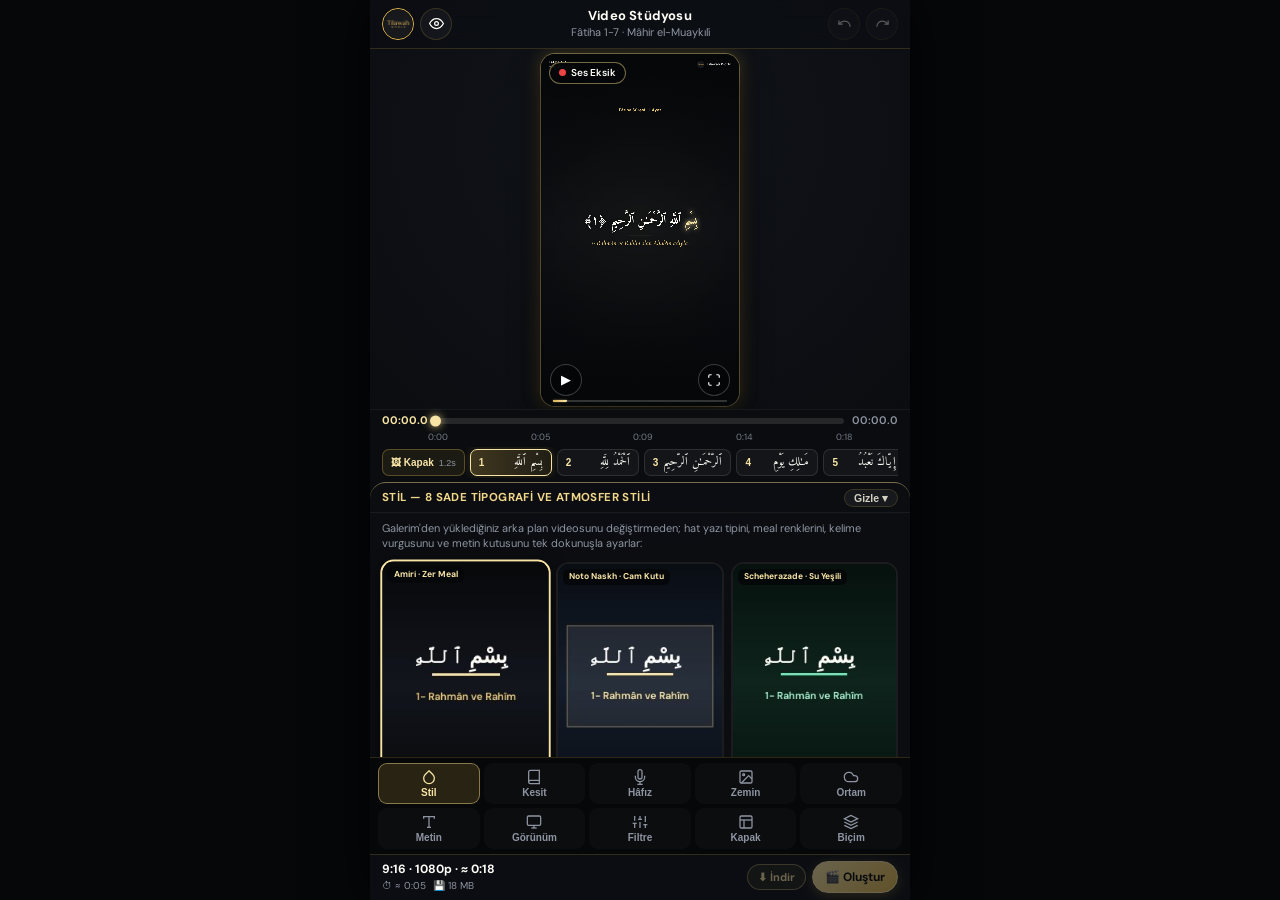
==== commit 50286fbb: "Add files via upload" ====
--- a/index.html
+++ b/index.html
@@ -6,7 +6,7 @@
   <meta name="theme-color" content="#060709" />
   <meta name="apple-mobile-web-app-capable" content="yes" />
   <meta name="apple-mobile-web-app-status-bar-style" content="black-translucent" />
-  <meta name="description" content="Tilawah World — Profesyonel Kur'ân-ı Kerîm Tilâveti Video Stüdyosu. 9:16 Reels, Shorts, TikTok ve YouTube için kelime vurgulu tilâvet videoları üretin." />
+  <meta name="description" content="Tilawah World — Profesyonel Kur'ân-ı Kerîm Tilâveti Video Stüdyosu. Kendi videolarınızla 9:16 Reels, Shorts, TikTok ve YouTube için kelime vurgulu tilâvet videoları üretin." />
   <title>Tilawah World — Kur'ân Tilâveti Video Stüdyosu</title>
 
   <link rel="manifest" href="manifest.json" />
@@ -38,7 +38,7 @@
       <button id="btnSwReload" type="button" class="btn btn-gold btn-sm">Yenile</button>
     </div>
 
-    <!-- Top Studio Header (Reels Safe-Zone Removed; Clean Preview Toggle Added) -->
+    <!-- Top Studio Header -->
     <header class="app-header">
       <div class="header-left">
         <img id="headerLogoImg" src="icons/logo.png" alt="Tilawah World" class="brand-logo-mini" title="Temayı Değiştir (Siyah / Zümrüt / Gece)" />
@@ -108,23 +108,23 @@
       <div id="ayahTimelineStrip" class="ayah-timeline-strip"></div>
     </section>
 
-    <!-- Contextual Tool Drawer (Compact & Sub-Tabbed) -->
+    <!-- Contextual Tool Drawer -->
     <section id="toolDrawer" class="tool-drawer" aria-label="Stüdyo Ayar Çekmecesi">
       <div class="drawer-top-bar">
-        <span id="drawerTitle" class="drawer-title">STİL — 16 SEÇKİN GÖRSEL KOMBİNASYON</span>
+        <span id="drawerTitle" class="drawer-title">STİL — 8 SADE TİPOGRAFİ VE ATMOSFER STİLİ</span>
         <button id="btnCloseDrawer" type="button" class="drawer-close-btn">Gizle ▾</button>
       </div>
 
       <div class="drawer-body">
-        <!-- 1. STİL (16 Curated Studio Presets) -->
+        <!-- 1. STİL (8 Clean Typography & Studio Atmosphere Styles — Zero Geometric/Gradient Shapes!) -->
         <div id="tab-stil" class="tab-pane active">
           <div style="font-size:11px;color:var(--text-muted);margin-bottom:2px;">
-            Tek dokunuşla sahneyi, ortam sesini, hat yazı tipini, renkleri ve kelime vurgusunu uyumlu şekilde ayarlar:
+            Galerim'den yüklediğiniz arka plan videosunu değiştirmeden; hat yazı tipini, meal renklerini, kelime vurgusunu ve metin kutusunu tek dokunuşla ayarlar:
           </div>
           <div id="stylePresetGrid" class="zemin-grid"></div>
         </div>
 
-        <!-- 2. KESİT (Surah Quick Search + +/-1 Ayah Buttons + Known Excerpts) -->
+        <!-- 2. KESİT -->
         <div id="tab-kesit" class="tab-pane">
           <div class="glass-card">
             <div class="field-label">
@@ -183,61 +183,137 @@
           <div id="recitersListWrap" class="sebat-list"></div>
         </div>
 
-        <!-- 4. ZEMİN (Sadece Hareketli Video & Canlı Sahneler + Galerim; Pexels ve Sabit Görseller Kaldırıldı!) -->
+        <!-- 4. ZEMİN (SADECE GALERİM + Dakika:Saniye 00:30-01:45 Video Kırpma + Hız + Ayna + Kendi Sesi!) -->
         <div id="tab-zemin" class="tab-pane">
-          <div style="display:flex;gap:6px;align-items:center;justify-content:space-between;">
-            <div id="zeminCategoryChips" class="chip-scroll" style="flex:1;"></div>
-            <button id="btnRandomZemin" type="button" class="btn btn-sm" title="Rastgele Hareketli Sahne">🎲</button>
-            <label for="inpUploadMedia" class="btn btn-gold btn-sm" style="cursor:pointer;margin:0;flex-shrink:0;">
-              + Galerim
-              <input id="inpUploadMedia" type="file" accept="video/*,image/*" multiple style="display:none;" />
-            </label>
-          </div>
-
-          <div id="zeminGrid" class="zemin-grid"></div>
-
-          <!-- Sahne & Galerim İnce Ayarları -->
-          <div class="glass-card">
-            <div class="field-label">Sahne Yakınlaştırma &amp; Konum İnce Ayarı</div>
-            <div class="slider-row">
-              <div class="slider-header">
-                <span>Yakınlaştırma (Zoom)</span>
-                <span id="valBgZoom" class="slider-val" data-reset-target="rngBgZoom" data-reset-val="100" title="Sıfırlamak için dokunun">1.00x</span>
-              </div>
-              <input id="rngBgZoom" type="range" min="100" max="180" step="2" value="100" />
-            </div>
-            <div class="grid-2">
-              <div class="slider-row">
-                <div class="slider-header">
-                  <span>Yatay Kaydırma (X)</span>
-                  <span id="valBgPanX" class="slider-val" data-reset-target="rngBgPanX" data-reset-val="0" title="Sıfırlamak için dokunun">0%</span>
-                </div>
-                <input id="rngBgPanX" type="range" min="-35" max="35" step="1" value="0" />
-              </div>
-              <div class="slider-row">
-                <div class="slider-header">
-                  <span>Dikey Kaydırma (Y)</span>
-                  <span id="valBgPanY" class="slider-val" data-reset-target="rngBgPanY" data-reset-val="0" title="Sıfırlamak için dokunun">0%</span>
-                </div>
-                <input id="rngBgPanY" type="range" min="-35" max="35" step="1" value="0" />
-              </div>
-            </div>
-
-            <div id="videoTrimBox" class="grid-2" style="display:none;padding-top:4px;border-top:1px solid rgba(255,255,255,0.06);">
-              <div>
-                <label for="inpVideoTrimStart" style="font-size:10px;color:var(--text-muted);display:block;margin-bottom:2px;">Video Başlangıç (sn)</label>
-                <input id="inpVideoTrimStart" type="number" min="0" max="600" step="0.5" value="0" class="input-box tabular-nums" />
-              </div>
-              <div>
-                <label for="inpVideoTrimEnd" style="font-size:10px;color:var(--text-muted);display:block;margin-bottom:2px;">Video Bitiş (0=Tamamı)</label>
-                <input id="inpVideoTrimEnd" type="number" min="0" max="600" step="0.5" value="0" class="input-box tabular-nums" />
-              </div>
-            </div>
-
-            <div style="display:flex;gap:6px;padding-top:4px;border-top:1px solid rgba(255,255,255,0.06);">
-              <input id="inpDirectMediaUrl" type="url" class="input-box" placeholder="Galerim için doğrudan MP4 URL yapıştırın..." />
-              <button id="btnAddDirectMediaUrl" type="button" class="btn btn-sm">Ekle</button>
-              <button id="btnClearGallery" type="button" class="btn btn-danger btn-sm" title="Galerim'deki yüklemeleri temizle">Temizle</button>
+          <div class="subtab-bar" data-subtab-group="zemin">
+            <button type="button" class="subtab-btn active" data-subtab="zemin-galeri">📂 Galerim</button>
+            <button type="button" class="subtab-btn" data-subtab="zemin-kesit">✂️ Video Aralığı (00:30–01:45)</button>
+            <button type="button" class="subtab-btn" data-subtab="zemin-konum">📐 Hız &amp; Konum</button>
+          </div>
+
+          <!-- Zemin Sub-tab 1: Sadece Galerim -->
+          <div id="subtab-zemin-galeri" class="subtab-pane active" data-subtab-group="zemin">
+            <div class="glass-card">
+              <div style="display:flex;align-items:center;justify-content:space-between;gap:6px;">
+                <span class="field-label" id="lblGalleryCountTitle">GALERİM (KENDİ VİDEO &amp; GÖRSELLERİM)</span>
+                <div style="display:flex;gap:6px;">
+                  <label for="inpUploadMedia" class="btn btn-gold btn-sm" style="cursor:pointer;margin:0;">
+                    + Video / Görsel Yükle
+                    <input id="inpUploadMedia" type="file" accept="video/*,image/*" multiple style="display:none;" />
+                  </label>
+                  <button id="btnClearGallery" type="button" class="btn btn-danger btn-sm" title="Galerim'deki yüklemeleri temizle">Temizle</button>
+                </div>
+              </div>
+
+              <div id="zeminGrid" class="zemin-grid"></div>
+
+              <div style="display:flex;gap:6px;padding-top:4px;border-top:1px solid rgba(255,255,255,0.06);">
+                <input id="inpDirectMediaUrl" type="url" class="input-box" placeholder="Veya doğrudan MP4 video / görsel URL yapıştırın..." />
+                <button id="btnAddDirectMediaUrl" type="button" class="btn btn-sm">Ekle</button>
+              </div>
+            </div>
+          </div>
+
+          <!-- Zemin Sub-tab 2: Dakika:Saniye (00:30 - 01:45) Video Aralığı Seçici -->
+          <div id="subtab-zemin-kesit" class="subtab-pane" data-subtab-group="zemin">
+            <div class="glass-card">
+              <div class="field-label">
+                <span>✂️ Video Zaman Aralığı (Örn: 00:30 – 01:45)</span>
+                <span id="lblBgVideoTotalDur" style="color:var(--gold-bright);">Video bekleniyor</span>
+              </div>
+
+              <div style="font-size:11px;color:var(--text-muted);">
+                Galerim'den yüklediğiniz videonun istediğiniz dakika ve saniye aralığını arka plan olarak kullanın:
+              </div>
+
+              <div class="grid-2">
+                <div>
+                  <label for="inpTrimStartMMSS" style="font-size:10px;color:var(--text-muted);display:block;margin-bottom:2px;">Başlangıç (Dk:Sn)</label>
+                  <input id="inpTrimStartMMSS" type="text" class="input-box tabular-nums" value="00:00" placeholder="Örn: 00:30" />
+                </div>
+                <div>
+                  <label for="inpTrimEndMMSS" style="font-size:10px;color:var(--text-muted);display:block;margin-bottom:2px;">Bitiş (Dk:Sn · 00:00=Sonu)</label>
+                  <input id="inpTrimEndMMSS" type="text" class="input-box tabular-nums" value="00:00" placeholder="Örn: 01:45" />
+                </div>
+              </div>
+
+              <div class="slider-row">
+                <div class="slider-header">
+                  <span>Başlangıç Noktası Kaydırıcısı</span>
+                  <span id="valTrimStartLabel" class="slider-val" data-reset-target="rngTrimStartSec" data-reset-val="0">00:00</span>
+                </div>
+                <input id="rngTrimStartSec" type="range" min="0" max="300" step="1" value="0" />
+              </div>
+
+              <div class="slider-row">
+                <div class="slider-header">
+                  <span>Bitiş Noktası Kaydırıcısı (0 = Videonun Sonu)</span>
+                  <span id="valTrimEndLabel" class="slider-val" data-reset-target="rngTrimEndSec" data-reset-val="0">Tamamı</span>
+                </div>
+                <input id="rngTrimEndSec" type="range" min="0" max="300" step="1" value="0" />
+              </div>
+
+              <div class="sebat-btn-group">
+                <button id="btnSetTrimStartNow" type="button" class="btn btn-sm" style="flex:1;">⏱ Şu Anı Başlangıç Yap</button>
+                <button id="btnSetTrimEndNow" type="button" class="btn btn-sm" style="flex:1;">⏱ Şu Anı Bitiş Yap</button>
+                <button id="btnResetTrimRange" type="button" class="btn btn-sm">↺ Tamamı</button>
+              </div>
+
+              <label class="toggle-row">
+                <span>Seçili aralık başa dönerken yumuşak geçiş yap</span>
+                <input id="chkVideoSmoothLoop" type="checkbox" class="switch-chk" checked />
+              </label>
+            </div>
+          </div>
+
+          <!-- Zemin Sub-tab 3: Video Hızı, Kendi Sesi, Ayna & Konum -->
+          <div id="subtab-zemin-konum" class="subtab-pane" data-subtab-group="zemin">
+            <div class="glass-card">
+              <div class="field-label">Arka Plan Videosu Hızı (Ağır Çekim / Normal)</div>
+              <div class="sebat-btn-group" id="bgVideoSpeedGroup">
+                <button type="button" class="sebat-opt-btn" data-vspeed="0.5">0.5x Ağır</button>
+                <button type="button" class="sebat-opt-btn" data-vspeed="0.75">0.75x Yavaş</button>
+                <button type="button" class="sebat-opt-btn active" data-vspeed="1">1.0x Normal</button>
+                <button type="button" class="sebat-opt-btn" data-vspeed="1.25">1.25x Hızlı</button>
+              </div>
+
+              <div class="slider-row" style="margin-top:2px;">
+                <div class="slider-header">
+                  <span>Videonun Kendi Sesini Kullan (Kayda Girer)</span>
+                  <span id="valZeminVideoVol" class="slider-val" data-reset-target="rngZeminVideoVol" data-reset-val="0">%0 (Sessiz)</span>
+                </div>
+                <input id="rngZeminVideoVol" type="range" min="0" max="100" step="5" value="0" />
+              </div>
+
+              <label class="toggle-row">
+                <span>↔ Videoyu / Görseli Yatay Çevir (Ayna Modu)</span>
+                <input id="chkBgMirror" type="checkbox" class="switch-chk" />
+              </label>
+
+              <div class="slider-row">
+                <div class="slider-header">
+                  <span>Yakınlaştırma (Zoom)</span>
+                  <span id="valBgZoom" class="slider-val" data-reset-target="rngBgZoom" data-reset-val="100">1.00x</span>
+                </div>
+                <input id="rngBgZoom" type="range" min="100" max="180" step="2" value="100" />
+              </div>
+
+              <div class="grid-2">
+                <div class="slider-row">
+                  <div class="slider-header">
+                    <span>Yatay Kaydırma (X)</span>
+                    <span id="valBgPanX" class="slider-val" data-reset-target="rngBgPanX" data-reset-val="0">0%</span>
+                  </div>
+                  <input id="rngBgPanX" type="range" min="-35" max="35" step="1" value="0" />
+                </div>
+                <div class="slider-row">
+                  <div class="slider-header">
+                    <span>Dikey Kaydırma (Y)</span>
+                    <span id="valBgPanY" class="slider-val" data-reset-target="rngBgPanY" data-reset-val="0">0%</span>
+                  </div>
+                  <input id="rngBgPanY" type="range" min="-35" max="35" step="1" value="0" />
+                </div>
+              </div>
             </div>
           </div>
         </div>
@@ -248,7 +324,7 @@
             <div class="slider-row">
               <div class="slider-header">
                 <span>Ortam Sesi Seviyesi</span>
-                <span id="valAmbientVol" class="slider-val" data-reset-target="rngAmbientVol" data-reset-val="22" title="Sıfırlamak için dokunun">%22</span>
+                <span id="valAmbientVol" class="slider-val" data-reset-target="rngAmbientVol" data-reset-val="22">%22</span>
               </div>
               <input id="rngAmbientVol" type="range" min="0" max="100" step="1" value="22" />
             </div>
@@ -261,7 +337,7 @@
             <div class="slider-row">
               <div class="slider-header">
                 <span>Hâfız Kıraat Ses Seviyesi</span>
-                <span id="valReciterVol" class="slider-val" data-reset-target="rngReciterVol" data-reset-val="100" title="Sıfırlamak için dokunun">%100</span>
+                <span id="valReciterVol" class="slider-val" data-reset-target="rngReciterVol" data-reset-val="100">%100</span>
               </div>
               <input id="rngReciterVol" type="range" min="20" max="100" step="2" value="100" />
             </div>
@@ -270,16 +346,16 @@
               <div>
                 <label for="selVideoAudioMode" style="font-size:10px;color:var(--text-muted);display:block;margin-bottom:2px;">Zemin Videosu Sesi</label>
                 <select id="selVideoAudioMode" class="select-box">
-                  <option value="muted">Sessiz (Önerilen)</option>
+                  <option value="muted">Sessiz</option>
                   <option value="mix">Kıraatle Miksle (Kayda Girer)</option>
                 </select>
               </div>
               <div class="slider-row" style="justify-content:flex-end;">
                 <div class="slider-header">
                   <span>Zemin Video Sesi</span>
-                  <span id="valBgVideoVol" class="slider-val" data-reset-target="rngBgVideoVol" data-reset-val="35">%35</span>
-                </div>
-                <input id="rngBgVideoVol" type="range" min="0" max="100" step="5" value="35" />
+                  <span id="valBgVideoVol" class="slider-val" data-reset-target="rngBgVideoVol" data-reset-val="0">%0</span>
+                </div>
+                <input id="rngBgVideoVol" type="range" min="0" max="100" step="5" value="0" />
               </div>
             </div>
 
@@ -573,15 +649,15 @@
           </div>
         </div>
 
-        <!-- 8. FİLTRE (Sinema Barı Kaldırıldı — Tam Ekran Görüntü!) -->
+        <!-- 8. FİLTRE -->
         <div id="tab-filtre" class="tab-pane">
           <div class="glass-card">
             <div class="slider-row">
               <div class="slider-header">
                 <span>Karartma (Okunabilirlik İçin)</span>
-                <span id="valBgDim" class="slider-val" data-reset-target="rngBgDim" data-reset-val="45">%45</span>
-              </div>
-              <input id="rngBgDim" type="range" min="0" max="85" step="1" value="45" />
+                <span id="valBgDim" class="slider-val" data-reset-target="rngBgDim" data-reset-val="40">%40</span>
+              </div>
+              <input id="rngBgDim" type="range" min="0" max="85" step="1" value="40" />
             </div>
 
             <label class="toggle-row">
@@ -638,14 +714,14 @@
           </div>
         </div>
 
-        <!-- 9. KAPAK (Hap Alt Sekmeli: [Şablon & Yazılar] · [Boyut & Konum]) -->
+        <!-- 9. KAPAK (Arapça & Türkçe Sûre Adı Ayrı Düzenleme + Mükerrer "Sûre" Engelleme!) -->
         <div id="tab-kapak" class="tab-pane">
           <div class="subtab-bar" data-subtab-group="kapak">
-            <button type="button" class="subtab-btn active" data-subtab="kapak-text">Şablon &amp; Yazılar</button>
+            <button type="button" class="subtab-btn active" data-subtab="kapak-text">Şablon &amp; Sûre Adı</button>
             <button type="button" class="subtab-btn" data-subtab="kapak-pos">Boyut &amp; Konum</button>
           </div>
 
-          <!-- Sub-tab 1: Şablon & Yazılar (Kapakta Sûre Adı Düzeltme Eklendi!) -->
+          <!-- Sub-tab 1: Şablon & Arapça/Türkçe Sûre Adı Düzenleme -->
           <div id="subtab-kapak-text" class="subtab-pane active" data-subtab-group="kapak">
             <div class="glass-card">
               <div class="field-label">Kapak Şablonu (9 Tasarım)</div>
@@ -654,11 +730,28 @@
               <div class="field-label" style="margin-top:2px;">Kapağın Âyeti</div>
               <div id="coverAyahCircles" class="circle-num-row tabular-nums"></div>
 
-              <div>
-                <label for="inpCoverSurahName" style="font-size:10px;color:var(--text-muted);display:block;margin-bottom:2px;">Kapak Sûre Adı (İstediğiniz Gibi Düzenleyin)</label>
-                <div style="display:flex;gap:6px;">
-                  <input id="inpCoverSurahName" type="text" class="input-box" placeholder="Örn: Fâtiha Sûresi" />
-                  <button id="btnResetCoverSurahName" type="button" class="btn btn-sm" title="Varsayılan sûre adına sıfırla">Sıfırla</button>
+              <div class="grid-2">
+                <div>
+                  <div style="display:flex;align-items:center;justify-content:space-between;margin-bottom:2px;">
+                    <label for="inpCoverSurahNameAr" style="font-size:10px;color:var(--text-muted);">Arapça Sûre Adı</label>
+                    <label style="font-size:10px;color:var(--gold-light);display:flex;align-items:center;gap:3px;cursor:pointer;">
+                      <input id="chkCoverShowArSurah" type="checkbox" checked /> Göster
+                    </label>
+                  </div>
+                  <input id="inpCoverSurahNameAr" type="text" dir="rtl" class="input-box" style="font-family:'Amiri',serif;font-size:15px;" placeholder="الفاتحة" />
+                </div>
+
+                <div>
+                  <div style="display:flex;align-items:center;justify-content:space-between;margin-bottom:2px;">
+                    <label for="inpCoverSurahName" style="font-size:10px;color:var(--text-muted);">Türkçe Sûre Adı</label>
+                    <label style="font-size:10px;color:var(--gold-light);display:flex;align-items:center;gap:3px;cursor:pointer;">
+                      <input id="chkCoverShowTrSurah" type="checkbox" checked /> Göster
+                    </label>
+                  </div>
+                  <div style="display:flex;gap:4px;">
+                    <input id="inpCoverSurahName" type="text" class="input-box" placeholder="Fâtiha Sûresi" />
+                    <button id="btnResetCoverSurahName" type="button" class="btn btn-sm" title="Arapça ve Türkçe sûre adını varsayılana sıfırla">↺</button>
+                  </div>
                 </div>
               </div>
 
@@ -743,7 +836,7 @@
           </div>
         </div>
 
-        <!-- 10. BİÇİM (Hap Alt Sekmeli: [Boyut & Kalite] · [Logo & İmza] · [Ön Ayar & Paylaş]) -->
+        <!-- 10. BİÇİM -->
         <div id="tab-bicim" class="tab-pane">
           <div class="subtab-bar" data-subtab-group="bicim">
             <button type="button" class="subtab-btn active" data-subtab="bicim-res">Boyut &amp; Kalite</button>
@@ -820,7 +913,7 @@
             </div>
           </div>
 
-          <!-- Sub-tab 2: Logo & İmza (512px Yüksek Çözünürlüklü & Süre Şeridiyle Çakışmaz!) -->
+          <!-- Sub-tab 2: Logo & İmza -->
           <div id="subtab-bicim-logo" class="subtab-pane" data-subtab-group="bicim">
             <div class="glass-card">
               <label class="toggle-row">
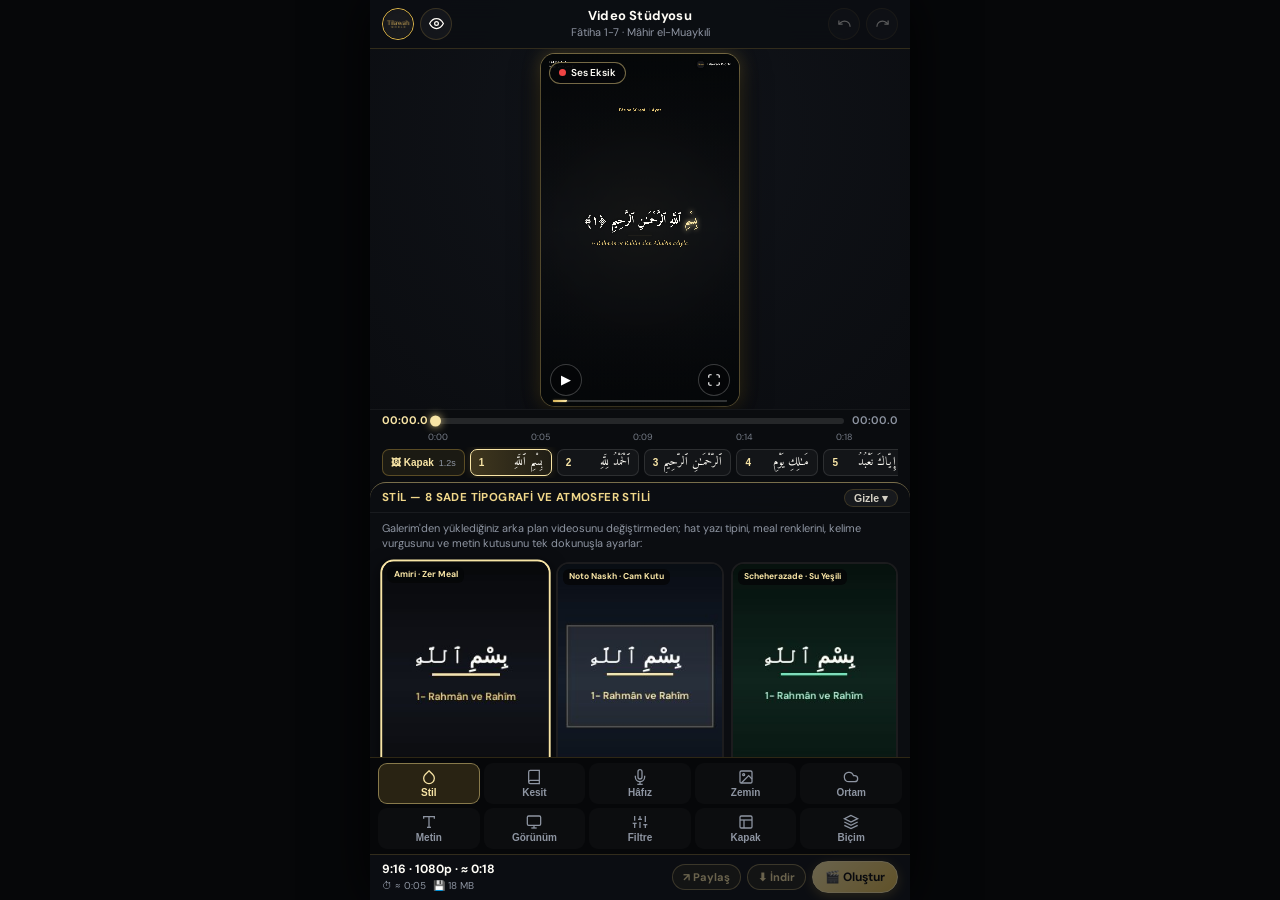
==== commit 74437b9c: "Add files via upload" ====
--- a/index.html
+++ b/index.html
@@ -1067,13 +1067,33 @@
       </div>
 
       <div class="export-actions-col">
-        <button id="btnShareLastVideo" type="button" class="btn btn-sm" style="display:none;">↗ Paylaş</button>
+        <button id="btnShareLastVideo" type="button" class="btn btn-sm" disabled title="Son hazırlanan videoyu paylaş">↗ Paylaş</button>
         <button id="btnDownloadLastVideo" type="button" class="btn btn-sm" disabled title="Son hazırlanan videoyu indir">⬇ İndir</button>
         <button id="btnRecordExport" type="button" class="btn btn-gold" disabled>
           <span id="lblRecordBtn">🎬 Oluştur</span>
         </button>
       </div>
     </footer>
+  </div>
+
+  <!-- Export Ready Modal (1-Tap Download & Native Share) -->
+  <div id="exportReadyModal" class="export-modal-backdrop" role="dialog" aria-modal="true" aria-labelledby="exportModalTitle">
+    <div class="export-modal-card">
+      <div class="export-modal-header">
+        <span id="exportModalTitle" class="export-modal-title">🎬 Videonuz Hazır!</span>
+        <button id="btnCloseExportModal" type="button" class="drawer-close-btn">Kapat ✕</button>
+      </div>
+      <video id="exportPreviewVideo" class="export-video-preview" controls playsinline></video>
+      <div id="lblExportModalMeta" class="export-modal-meta tabular-nums">MP4 Video</div>
+      <div style="display:flex;flex-direction:column;gap:7px;">
+        <a id="lnkModalDownloadVideo" href="#" download="Tilawah_Video.mp4" class="btn btn-gold" style="width:100%;text-decoration:none;">
+          ⬇ Videoyu Cihaza İndir
+        </a>
+        <button id="btnModalShareVideo" type="button" class="btn" style="width:100%;">
+          ↗ Paylaş (WhatsApp / Instagram / Diğer)
+        </button>
+      </div>
+    </div>
   </div>
 
   <div id="toastNotification" class="toast" role="status" aria-live="polite"></div>
--- a/css/styles.css
+++ b/css/styles.css
@@ -1179,3 +1179,56 @@
   opacity: 1;
   transform: translateX(-50%) translateY(0);
 }
+
+
+/* Export Ready Modal (Guaranteed 1-Tap Download & Share on Mobile) */
+.export-modal-backdrop {
+  position: fixed;
+  inset: 0;
+  z-index: 3000;
+  background: rgba(4, 5, 8, 0.86);
+  backdrop-filter: blur(12px);
+  -webkit-backdrop-filter: blur(12px);
+  display: none;
+  align-items: center;
+  justify-content: center;
+  padding: 16px;
+}
+.export-modal-backdrop.show {
+  display: flex;
+}
+.export-modal-card {
+  width: 100%;
+  max-width: 390px;
+  background: var(--bg-elevated);
+  border: 1px solid var(--border-gold);
+  border-radius: var(--radius-lg);
+  padding: 14px;
+  display: flex;
+  flex-direction: column;
+  gap: 10px;
+  box-shadow: 0 20px 50px rgba(0, 0, 0, 0.9), 0 0 24px var(--gold-glow);
+}
+.export-modal-header {
+  display: flex;
+  align-items: center;
+  justify-content: space-between;
+}
+.export-modal-title {
+  font-size: 14px;
+  font-weight: 700;
+  color: var(--gold-bright);
+}
+.export-video-preview {
+  width: 100%;
+  max-height: 46dvh;
+  border-radius: 12px;
+  background: #000;
+  border: 1px solid var(--border);
+  object-fit: contain;
+}
+.export-modal-meta {
+  font-size: 11.5px;
+  color: var(--text-secondary);
+  text-align: center;
+}
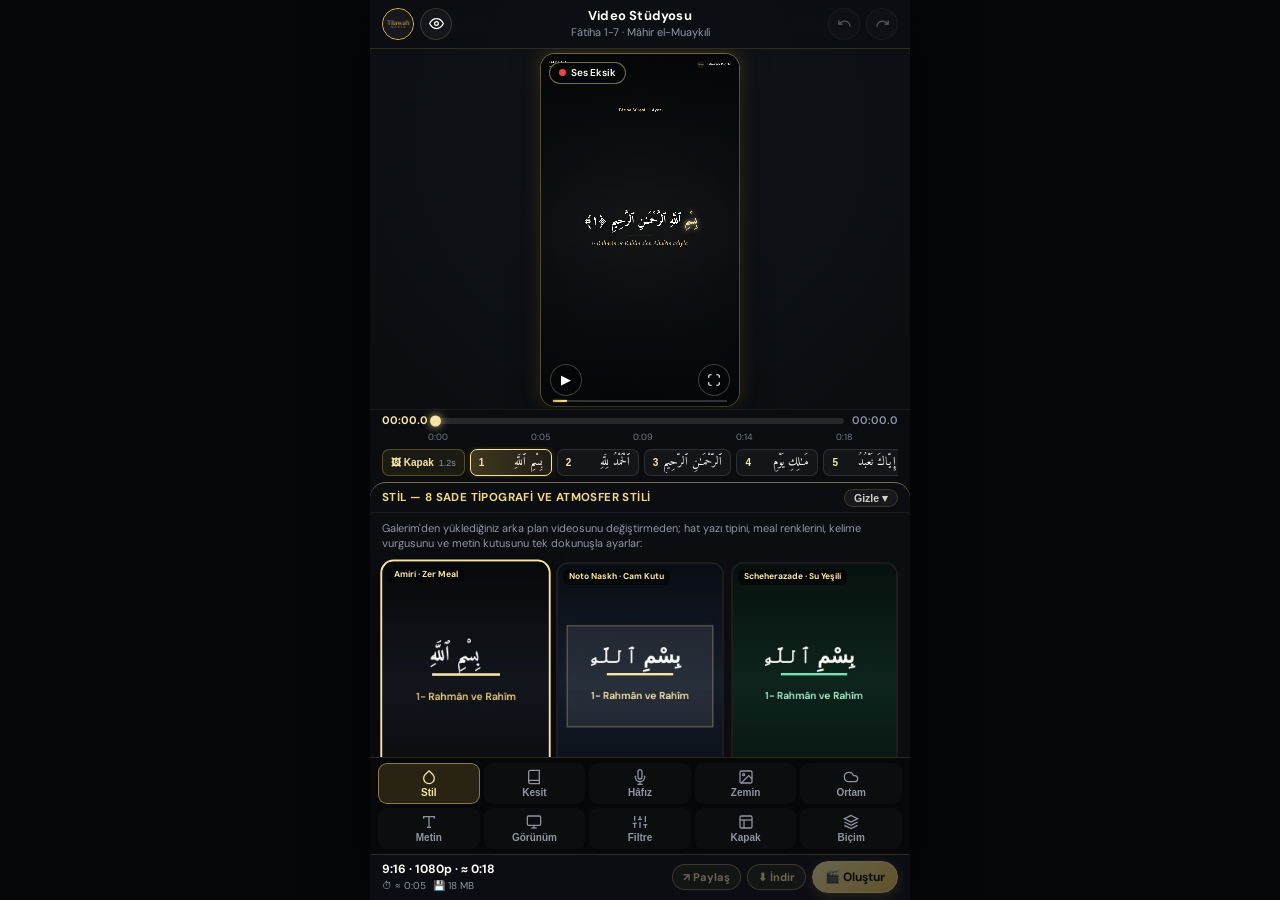
==== commit 4c0d6dc9: "Update index.html" ====
--- a/index.html
+++ b/index.html
@@ -199,7 +199,7 @@
                 <div style="display:flex;gap:6px;">
                   <label for="inpUploadMedia" class="btn btn-gold btn-sm" style="cursor:pointer;margin:0;">
                     + Video / Görsel Yükle
-                    <input id="inpUploadMedia" type="file" accept="video/*,image/*" multiple style="display:none;" />
+                    <input id="inpUploadMedia" type="file" accept="*/*" multiple style="display:none;" />
                   </label>
                   <button id="btnClearGallery" type="button" class="btn btn-danger btn-sm" title="Galerim'deki yüklemeleri temizle">Temizle</button>
                 </div>
